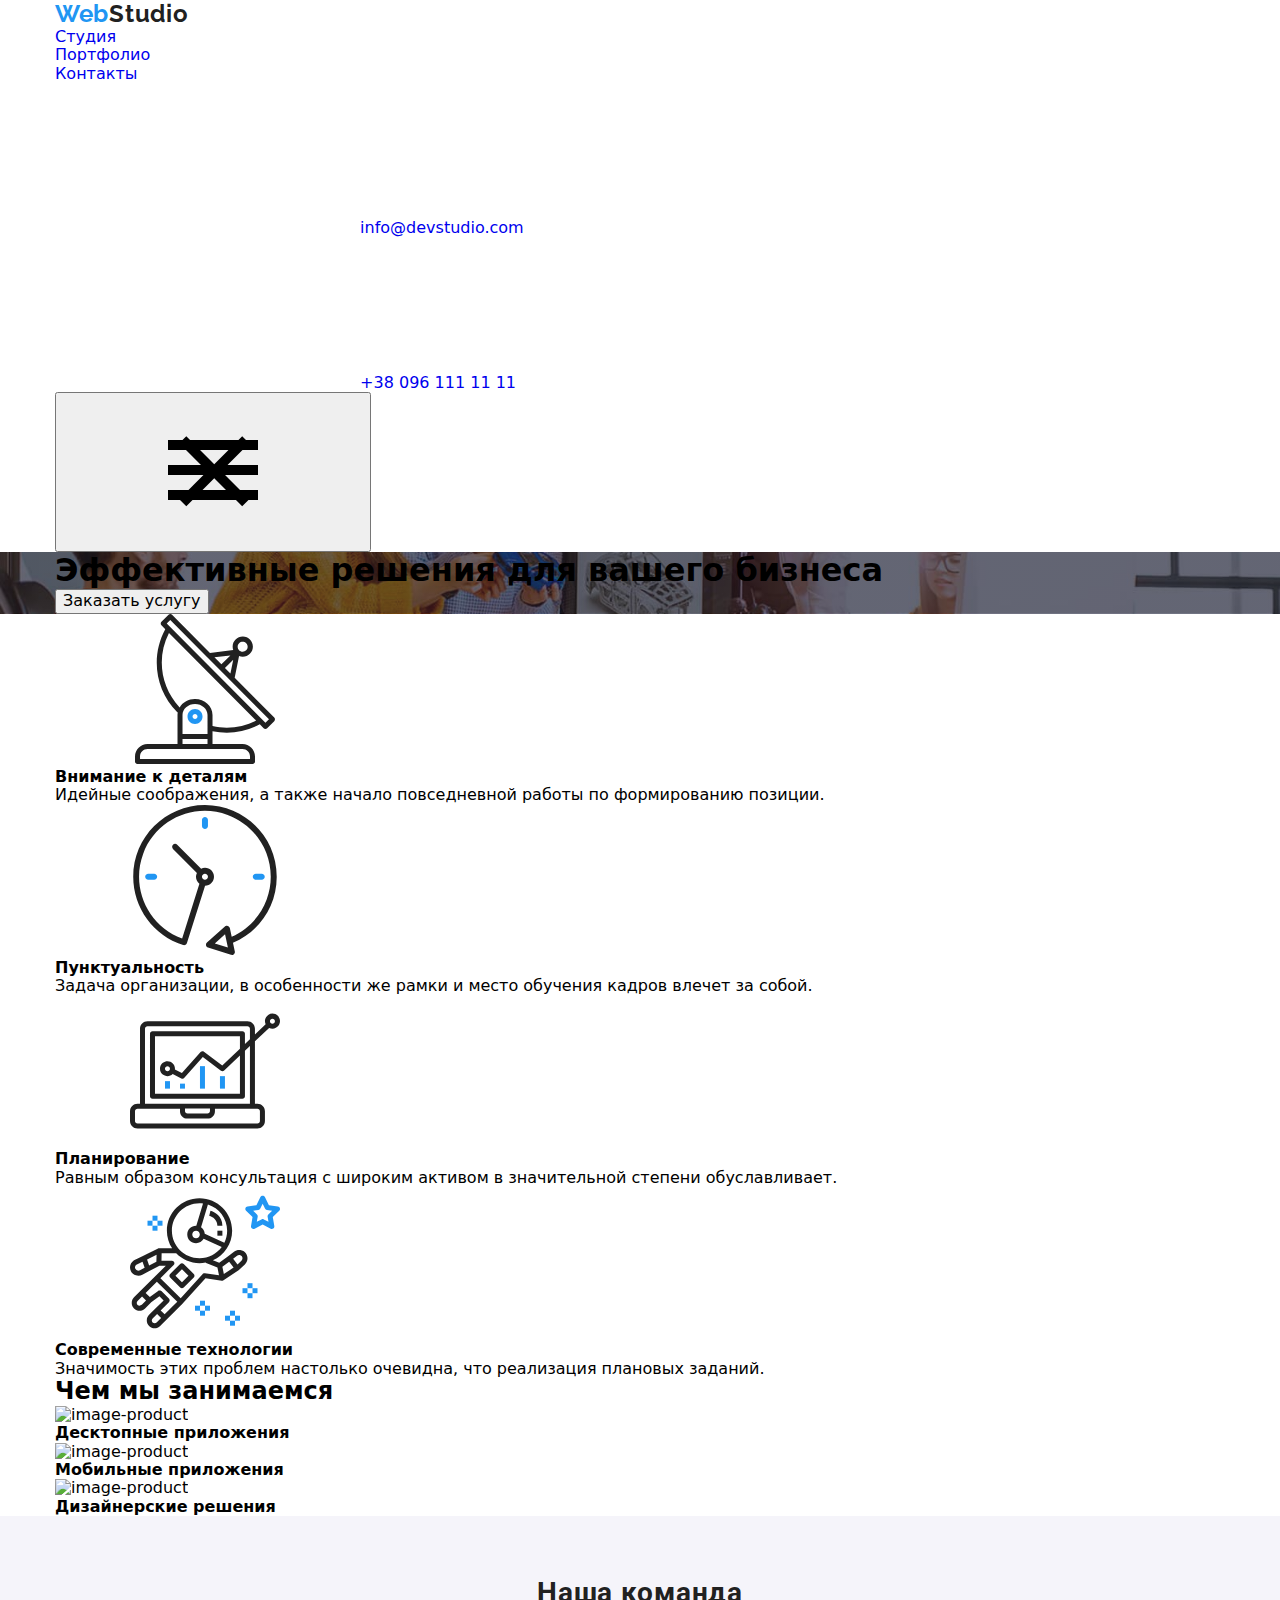
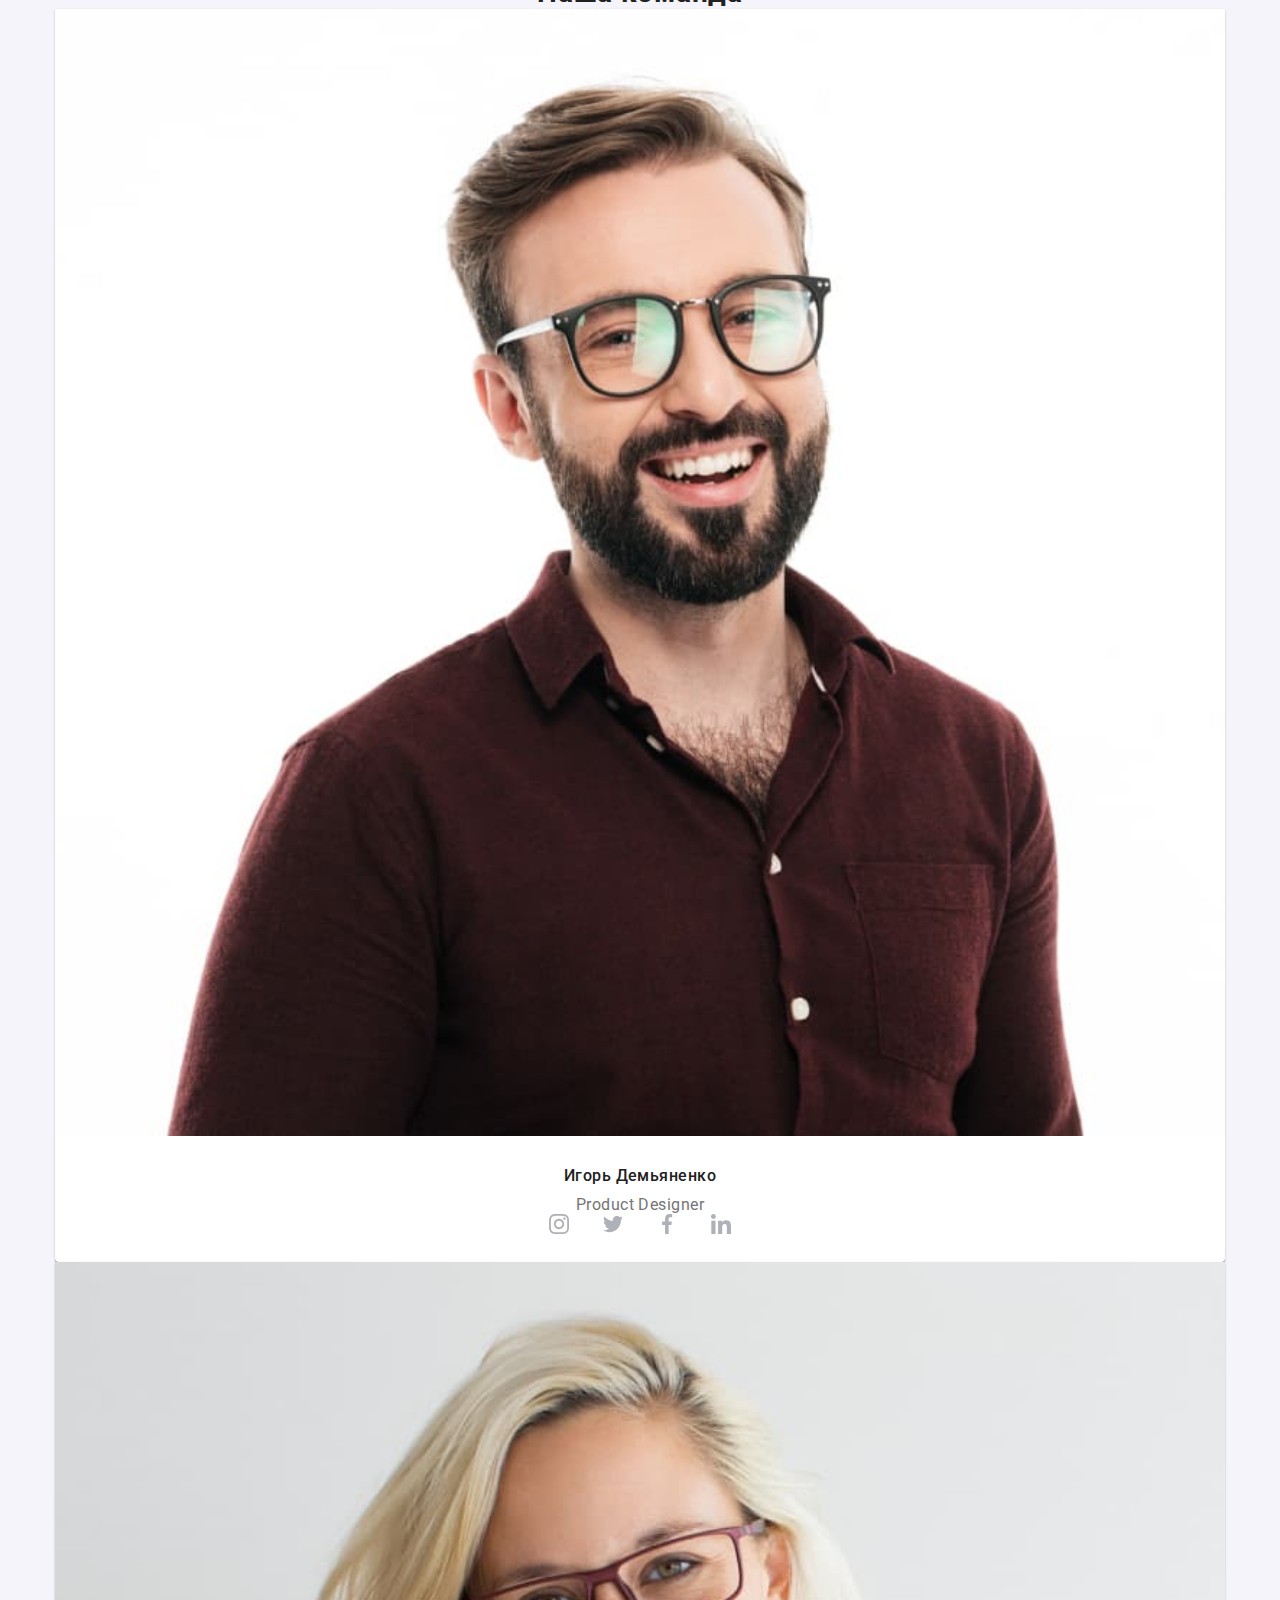
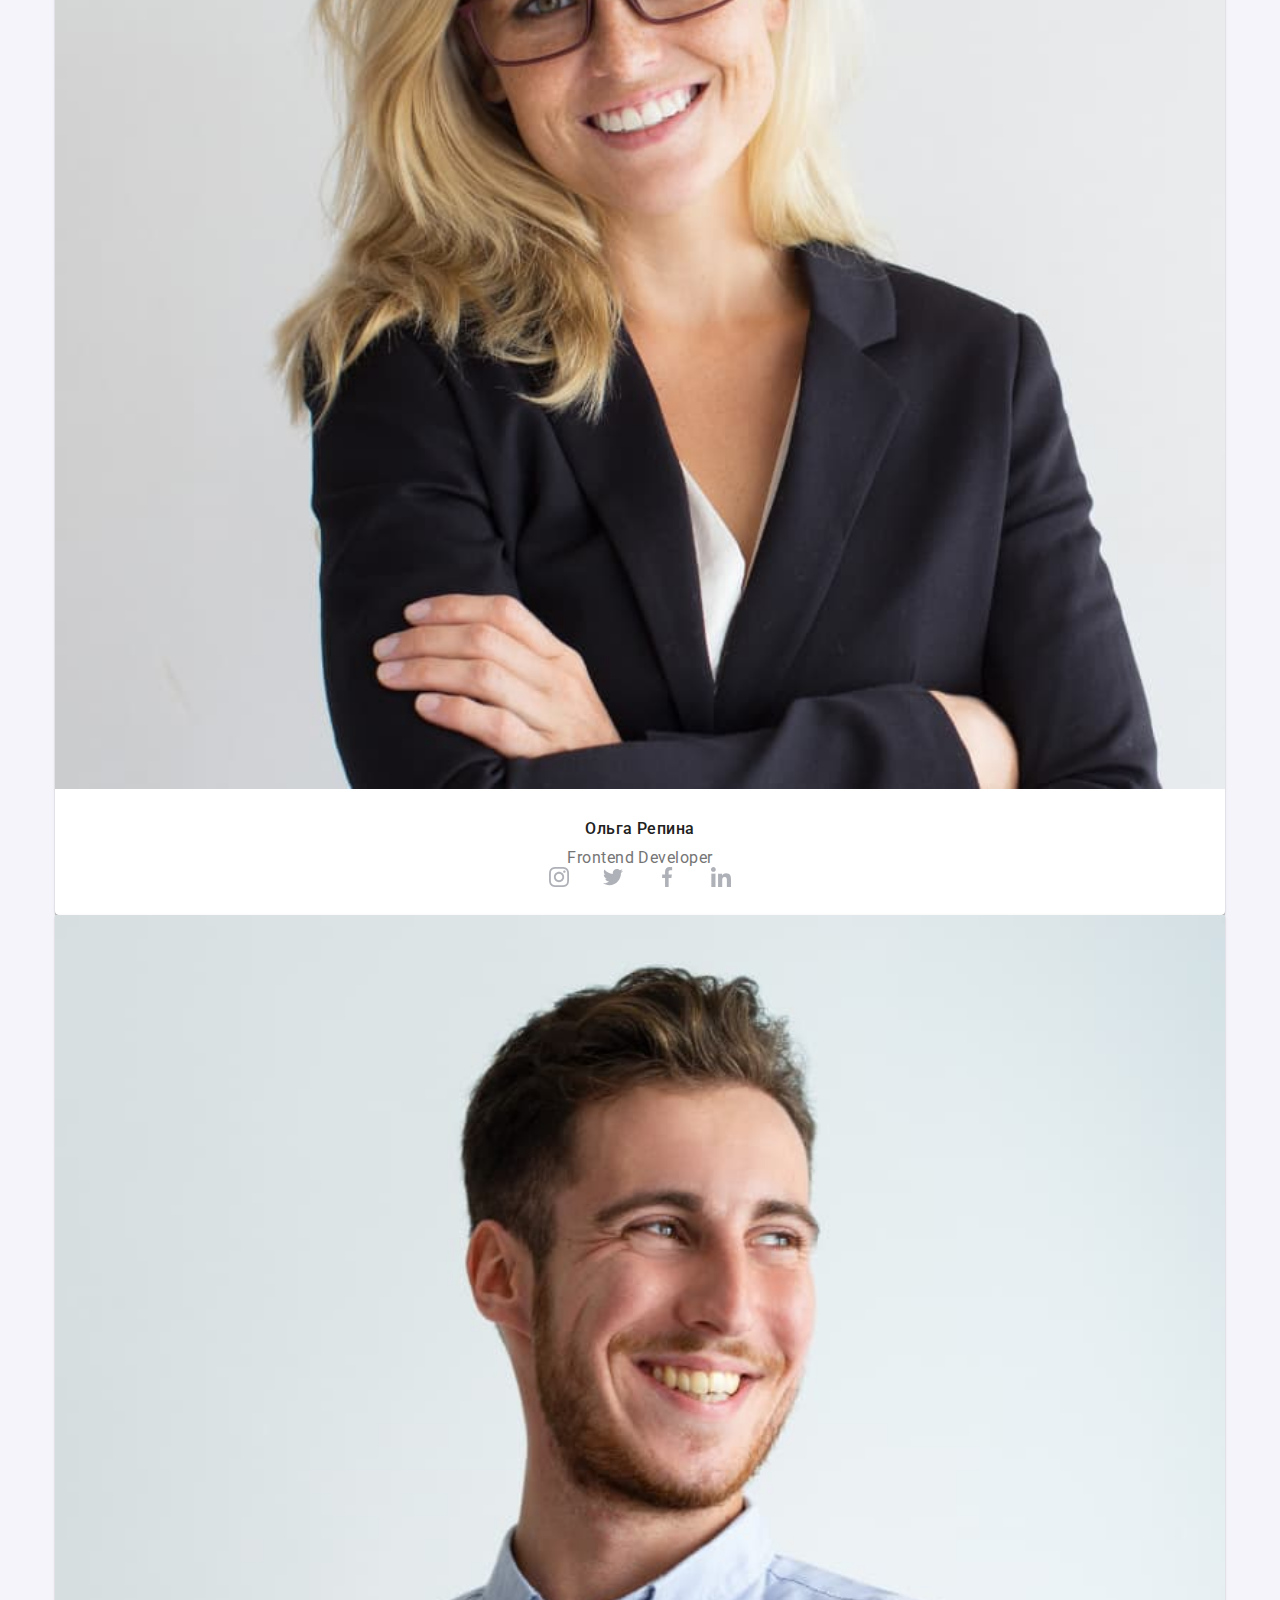
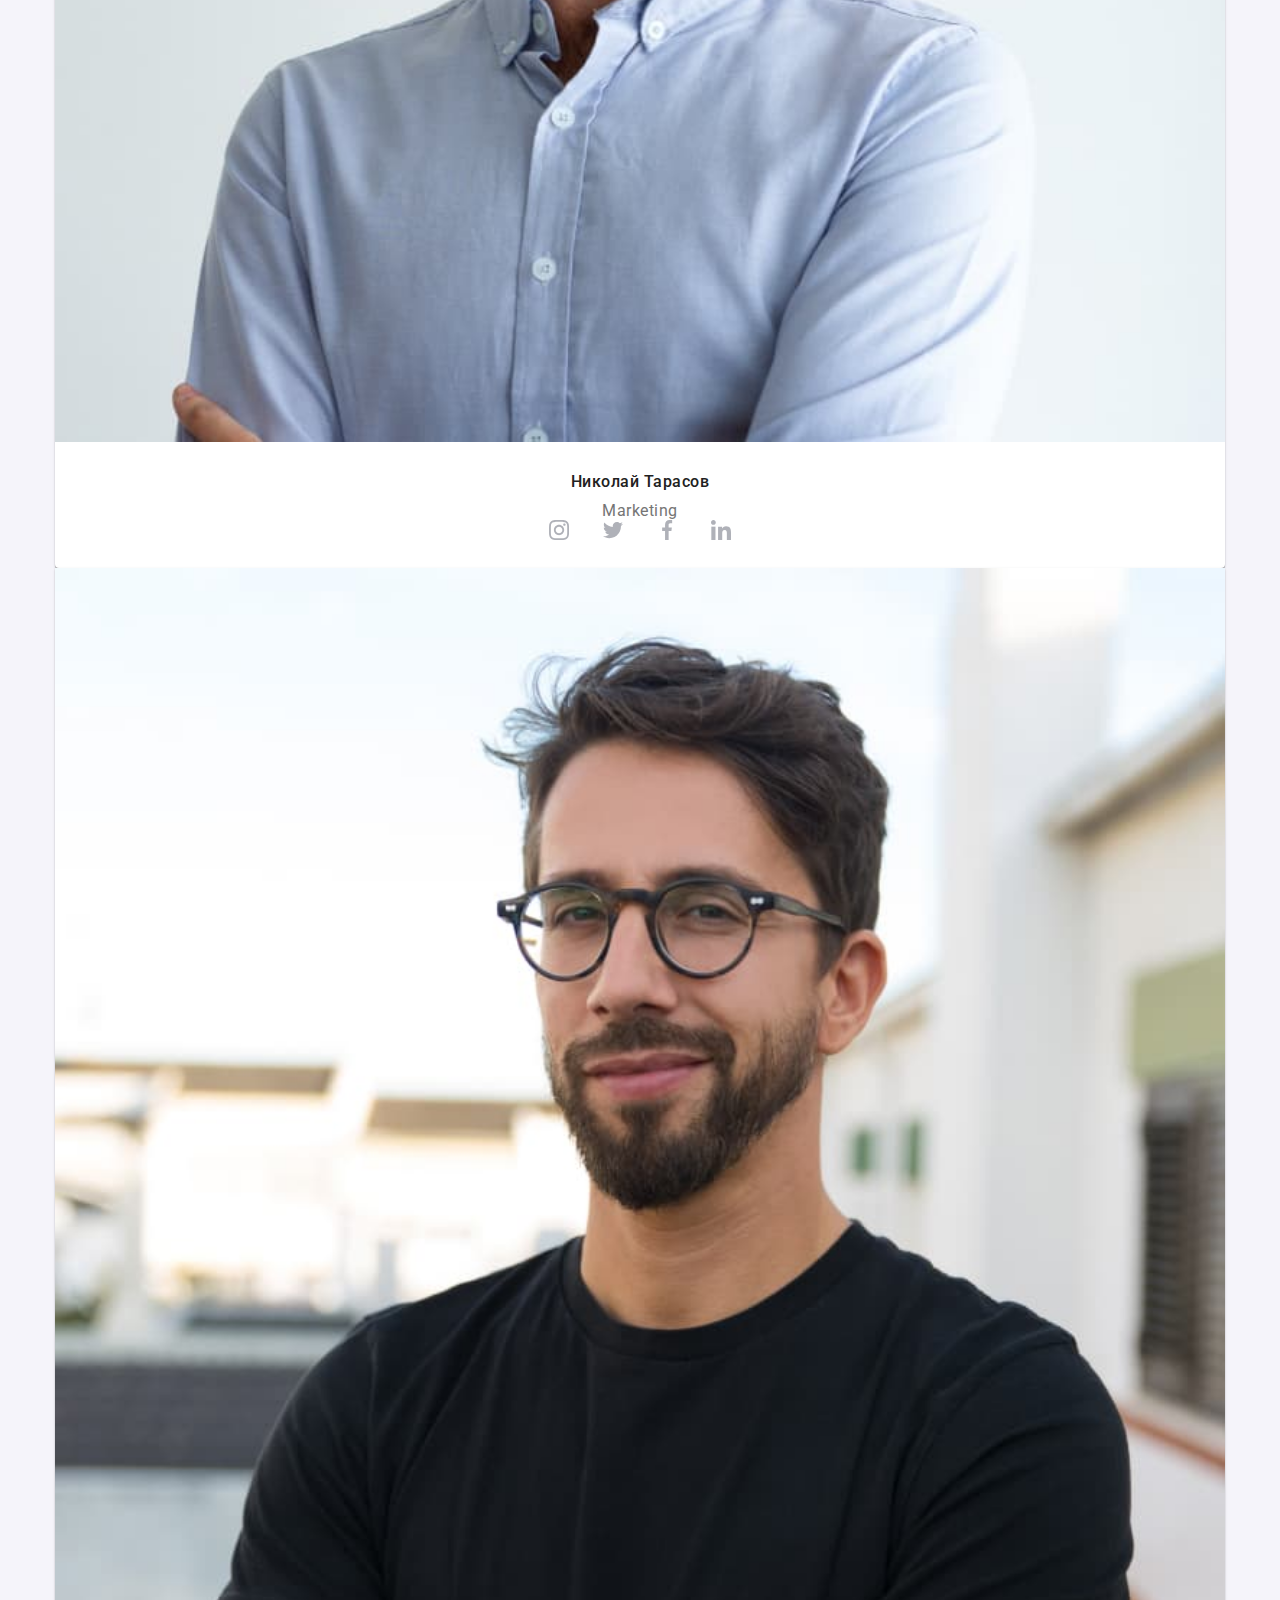
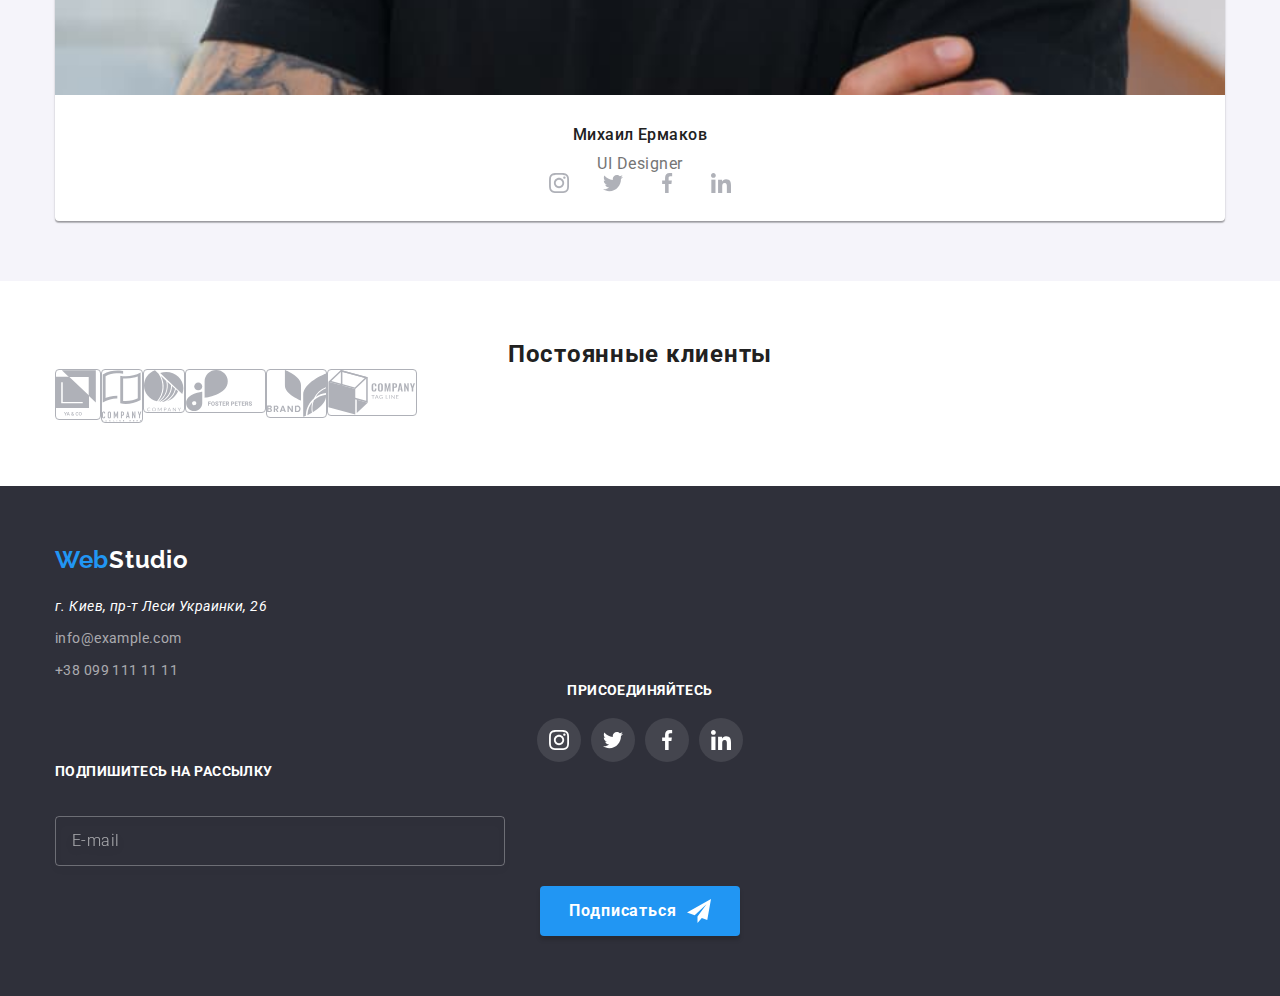
==== index.html @ 97f7de35 "Додав розмітку для header menu, mobile" ====
<!DOCTYPE html>

<html lang="en">

<head>
  <meta charset="UTF-8" />
  <meta name="viewport" content="width=device-width, initial-scale=1.0" />
  <link rel="stylesheet" href="./css/main.min.css" />
  <link
    href="https://fonts.googleapis.com/css2?family=Raleway:wght@700&family=Roboto:wght@400;500;700;900&display=fallback"
    rel="stylesheet" />
  <title>Студия</title>
</head>

<body>

  <header class="header">
    <div class="container">
      <nav class="navigation-header">
        <a href="index.html" class="logo-header"><span class="logo-accent">Web</span>Studio</a>
        <div id="myMenu" class="mobile-menu">
          <ul class="link-list">
            <li><a href="index.html" class="link studio">Студия</a></li>
            <li><a href="portfolio.html" class="link">Портфолио</a></li>
            <li><a href="index.html" class="link">Контакты</a></li>
          </ul>
          <ul class="contact-list">
            <li class="flex">
              <svg class="icon-mail">
                <use href="IMG/sprite.svg#icon-envelope"></use>
              </svg>
              <a href="mailto:info@devstudio.com" class="link">info@devstudio.com</a>
            </li>
            <li class="flex">
              <svg class="icon-phone">
                <use href="IMG/sprite.svg#icon-smartphone"></use>
              </svg>
              <a href="tel:+380961111111" class="link">+38 096 111 11 11</a>
            </li>
          </ul>
        </div>
        <button onclick="myFunctionMenu()" id="myIdMenu" class="drop-menu">
          <svg>
            <use class="icon-open" href="./img/sprite-mobile.svg#icon-drop-menu"></use>
            <use class="icon-close" href="./img/sprite-mobile.svg#icon-close-header"></use>
          </svg>
        </button>
      </nav>
    </div>
  </header>

  <section class="hero">
    <div class="container">
      <h1 class="h1-hero">Эффективные решения для вашего бизнеса</h1>
      <button onclick="myFunction()" class="button-hero">Заказать услугу</button>
    </div>
  </section>

  <section class="features">
    <div class="container">
      <ul class="features-set">
        <li class="features-item">
          <div class="icon-background">
            <svg class="icon">
              <use href="./img/sprite.svg#icon-Vector"></use>
            </svg>
          </div>
          <h4 class="h4-features">Внимание к деталям</h4>
          <p class="p-features">
            Идейные соображения, а также начало повседневной работы по
            формированию позиции.
          </p>
        </li>
        <li class="features-item">
          <div class="icon-background">
            <svg class="icon">
              <use href="./img/sprite.svg#icon-Vector1"></use>
            </svg>
          </div>
          <h4 class="h4-features">Пунктуальность</h4>
          <p class="p-features">
            Задача организации, в особенности же рамки и место обучения кадров
            влечет за собой.
          </p>
        </li>
        <li class="features-item">
          <div class="icon-background">
            <svg class="icon">
              <use href="./img/sprite.svg#icon-Vector2"></use>
            </svg>
          </div>
          <h4 class="h4-features">Планирование</h4>
          <p class="p-features">
            Равным образом консультация с широким активом в значительной
            степени обуславливает.
          </p>
        </li>
        <li class="features-item">
          <div class="icon-background">
            <svg class="icon">
              <use href="./img/sprite.svg#icon-Vector3"></use>
            </svg>
          </div>
          <h4 class="h4-features">Современные технологии</h4>
          <p class="p-features">
            Значимость этих проблем настолько очевидна, что реализация
            плановых заданий.
          </p>
        </li>
      </ul>
    </div>
  </section>

  <section class="product">
    <div class="container">
      <h2 class="h2-product">Чем мы занимаемся</h2>
      <ul class="product-list">
        <li class="product-item">
          <div class="wrapper">
            <img src="./IMG/product/product(1).jpg" alt="image-product" width="370" />
            <h4 class="product-desc">Десктопные приложения</h4>
          </div>

        </li>
        <li class="product-item">
          <div class="wrapper">
            <img src="./IMG/product/product(2).jpg" alt="image-product" width="370" />
            <h4 class="product-desc">Мобильные приложения</h4>
          </div>

        </li>
        <li class="product-item">
          <div class="wrapper">
            <img src="./IMG/product/product(3).jpg" alt="image-product" width="370" />
            <h4 class="product-desc">Дизайнерские решения</h4>
          </div>

        </li>
      </ul>
    </div>
  </section>

  <section class="team">
    <div class="container">
      <h2 class="h2-team">Наша команда</h2>
      <ul class="team-list">
        <li class="team-card">
          <img src="./img/team/team(1).jpg" alt="team-image" />
          <h4 class="card-name">Игорь Демьяненко</h4>
          <p class="card-desc">Product Designer</p>
          <ul class="soclink-list">
            <li class="soclink-item"><a class="soclink-bg" href="https://www.instagram.com/"><svg class="soclink">
                  <use href="./img/sprite.svg#icon-instagram"></use>
                </svg></a></li>
            <li class="soclink-item"><a class="soclink-bg" href="https://www.twitter.com/"><svg class="soclink">
                  <use href="./img/sprite.svg#icon-twitter"></use>
                </svg></a></li>
            <li class="soclink-item"><a class="soclink-bg" href="https://www.facebook.com/"><svg class="soclink">
                  <use href="./img/sprite.svg#icon-facebook"></use>
                </svg></a></li>
            <li class="soclink-item"><a class="soclink-bg" href="https://www.linkedin.com/"><svg class="soclink">
                  <use href="./img/sprite.svg#icon-linkedin"></use>
                </svg></a></li>
          </ul>
        </li>
        <li class="team-card">
          <img src="./img/team/team(2).jpg" alt="team-image" />
          <h4 class="card-name">Ольга Репина</h4>
          <p class="card-desc">Frontend Developer</p>
          <ul class="soclink-list">
            <li class="soclink-item">
              <a class="soclink-bg" href="https://www.instagram.com/"><svg class="soclink">
                  <use href="./img/sprite.svg#icon-instagram"></use>
                </svg>
              </a>
            </li>
            <li class="soclink-item"><a class="soclink-bg" href="https://www.twitter.com/"><svg class="soclink">
                  <use href="./img/sprite.svg#icon-twitter"></use>
                </svg></a></li>
            <li class="soclink-item"><a class="soclink-bg" href="https://www.facebook.com/"><svg class="soclink">
                  <use href="./img/sprite.svg#icon-facebook"></use>
                </svg></a></li>
            <li class="soclink-item"><a class="soclink-bg" href="https://www.linkedin.com/"><svg class="soclink">
                  <use href="./img/sprite.svg#icon-linkedin"></use>
                </svg></a></li>
          </ul>
        </li>
        <li class="team-card">
          <img src="./img/team/team(3).jpg" alt="team-image" />
          <h4 class="card-name">Николай Тарасов</h4>
          <p class="card-desc">Marketing</p>
          <ul class="soclink-list">
            <li class="soclink-item">
              <a class="soclink-bg" href="https://www.instagram.com/"><svg class="soclink">
                  <use href="./img/sprite.svg#icon-instagram"></use>
                </svg>
              </a>
            </li>
            <li class="soclink-item"><a class="soclink-bg" href="https://www.twitter.com/"><svg class="soclink">
                  <use href="./img/sprite.svg#icon-twitter"></use>
                </svg></a></li>
            <li class="soclink-item"><a class="soclink-bg" href="https://www.facebook.com/"><svg class="soclink">
                  <use href="./img/sprite.svg#icon-facebook"></use>
                </svg></a></li>
            <li class="soclink-item"><a class="soclink-bg" href="https://www.linkedin.com/"><svg class="soclink">
                  <use href="./img/sprite.svg#icon-linkedin"></use>
                </svg></a></li>
          </ul>
        </li>
        <li class="team-card">
          <img src="./img/team/team(4).jpg" alt="team-image" />
          <h4 class="card-name">Михаил Ермаков</h4>
          <p class="card-desc">UI Designer</p>
          <ul class="soclink-list">
            <li class="soclink-item">
              <a class="soclink-bg" href="https://www.instagram.com/"><svg class="soclink">
                  <use href="./img/sprite.svg#icon-instagram"></use>
                </svg>
              </a>
            </li>
            <li class="soclink-item"><a class="soclink-bg" href="https://www.twitter.com/"><svg class="soclink">
                  <use href="./img/sprite.svg#icon-twitter"></use>
                </svg></a></li>
            <li class="soclink-item"><a class="soclink-bg" href="https://www.facebook.com/"><svg class="soclink">
                  <use href="./img/sprite.svg#icon-facebook"></use>
                </svg></a></li>
            <li class="soclink-item"><a class="soclink-bg" href="https://www.linkedin.com/"><svg class="soclink">
                  <use href="./img/sprite.svg#icon-linkedin"></use>
                </svg></a></li>
          </ul>
        </li>
      </ul>
    </div>
  </section>

  <section class="clients">
    <div class="container">
      <h2 class="h2-clients">Постоянные клиенты</h2>
      <ul class="clients-list">
        <li class="clients-item">
          <a href="#" class="client-link">
            <svg class="client-icon-1 client-icon-fill">
              <use href="./img/sprite.svg#icon-logo1"></use>
            </svg>
          </a>
        </li>
        <li class="clients-item">
          <a href="#" class="client-link">
            <svg class="client-icon-2 client-icon-fill">
              <use href="./img/sprite.svg#icon-logo2"></use>
            </svg>
          </a>
        </li>
        <li class="clients-item"><a href="#" class="client-link">
            <svg class="client-icon-3 client-icon-fill">
              <use href="./img/sprite.svg#icon-logo3"></use>
            </svg>
          </a></li>
        <li class="clients-item"><a href="#" class="client-link">
            <svg class="client-icon-4 client-icon-fill">
              <use href="./img/sprite.svg#icon-logo4"></use>
            </svg>
          </a></li>
        <li class="clients-item"><a href="#" class="client-link">
            <svg class="client-icon-5 client-icon-fill">
              <use href="./img/sprite.svg#icon-logo5"></use>
            </svg>
          </a></li>
        <li class="clients-item"><a href="#" class="client-link">
            <svg class="client-icon-6 client-icon-fill">
              <use href="./img/sprite.svg#icon-logo6"></use>
            </svg>
          </a></li>
      </ul>
    </div>
  </section>

  <footer class="footer">
    <div class="container">
      <div class="flex">
        <div class="info">
          <div class="logo text-center">
            <a href="index.html" class="logo-footer"><span class="logo-accent">Web</span>Studio</a>
          </div>
          <ul class="address-container">
            <li class="address-item">
              <address class="address">
                г. Киев, пр-т Леси Украинки, 26
              </address>
            </li>
            <li class="address-item">
              <a href="mailto:info@devstudio.com" class="footer-contact-link">info@example.com</a>
            </li>
            <li class="address-item">
              <a href="tel:+380961111111" class="footer-contact-link">+38 099 111 11 11</a>
            </li>
          </ul>
        </div>
        <div class="soclink-info">
          <h4 class="welcome-footer">присоединяйтесь</h4>
          <ul class="footer-soclink-list">
            <li class="soclink-item">
              <a class="footer-soclink-bg" href="https://www.instagram.com/"><svg class="footer-soclink">
                  <use href="./img/sprite.svg#icon-instagram"></use>
                </svg>
              </a>
            </li>
            <li class="soclink-item"><a class="footer-soclink-bg" href="https://www.twitter.com/"><svg
                  class="footer-soclink">
                  <use href="./img/sprite.svg#icon-twitter"></use>
                </svg></a></li>
            <li class="soclink-item"><a class="footer-soclink-bg" href="https://www.facebook.com/"><svg
                  class="footer-soclink">
                  <use href="./img/sprite.svg#icon-facebook"></use>
                </svg></a></li>
            <li class="soclink-item"><a class="footer-soclink-bg" href="https://www.linkedin.com/"><svg
                  class="footer-soclink">
                  <use href="./img/sprite.svg#icon-linkedin"></use>
                </svg></a></li>
          </ul>
        </div>
        <div class="subscribe">

          <label for="subscribe" class="subscribe-label">Подпишитесь на рассылку</label>

          <div class="flex">
            <input type="email" name="subscribe" id="subscribe" placeholder="E-mail" class="subscribe-input">
            <button onclick="myFunction()" class="subscribe-button">
              <span class="subscribe-text">Подписаться</span>
              <svg class="icon-send">
                <use href="./img/sprite-form.svg#icon-send"></use>
              </svg>
            </button>
          </div>
        </div>
      </div>
    </div>
  </footer>

  <!-- Backdrop Modal -->
  <div class="backdrop is-hidden" id="myId">

    <div class="modal">

      <button onclick="myFunction()" class="close-btn">
        <svg class="icon-close">
          <use href="./img/sprite-form.svg#icon-close"></use>
        </svg>
      </button>

      <div class="form-container">
        <h2 class="form-title">Оставьте свои данные, мы вам перезвоним</h2>

        <form class="form-flex">

          <div class="icon-field form-flex">

            <label for="name" class="form-label">Имя</label>
            <input type="text" name="name" id="name" class="form-input">
            <svg class="icon-form">
              <use href="./img/sprite-form.svg#icon-form-name"></use>
            </svg>
          </div>

          <div class="icon-field form-flex">

            <label for="tel" class="form-label">Телефон</label>
            <input type="tel" name="tel" id="tel" class="form-input">
            <svg class="icon-form">
              <use href="./img/sprite-form.svg#icon-form-phone"></use>
            </svg>
          </div>

          <div class="icon-field form-flex">

            <label for="email" class="form-label">Почта</label>
            <input type="email" name="email" id="email" class="form-input">
            <svg class="icon-form">
              <use href="./img/sprite-form.svg#icon-form-email"></use>
            </svg>
          </div>

          <label for="comments" class="form-label">Комментарий</label>
          <textarea name="comments" id="comments" class="form-textarea" placeholder="Введите текст"></textarea>

          <label class="field">
            <input type="checkbox" class="checkbox" name="policy">
            <span class="icon"></span>

            <span class="label">Соглашаюсь с рассылкой и принимаю <a class="a-checkbox" href="">Условия
                договора</a></span>
          </label>

          <button type="submit" class="btn-submit">Отправить</button>
        </form>
      </div>

    </div>

  </div>

  <!-- Script -->
  <script src="./js/modal.js"></script>

</body>

</html>
---- css/main.min.css ----
/*! modern-normalize v0.7.0 | MIT License | https://github.com/sindresorhus/modern-normalize */*,*::before,*::after{-webkit-box-sizing:border-box;box-sizing:border-box}:root{-moz-tab-size:4;-o-tab-size:4;tab-size:4}html{line-height:1.15;-webkit-text-size-adjust:100%}body{margin:0}body{font-family:system-ui,-apple-system,"Segoe UI",Roboto,Helvetica,Arial,sans-serif,"Apple Color Emoji","Segoe UI Emoji"}hr{height:0}abbr[title]{-webkit-text-decoration:underline dotted;text-decoration:underline dotted}b,strong{font-weight:bolder}code,kbd,samp,pre{font-family:ui-monospace, SFMono-Regular, Consolas, "Liberation Mono", Menlo, monospace;font-size:1em}small{font-size:80%}sub,sup{font-size:75%;line-height:0;position:relative;vertical-align:baseline}sub{bottom:-0.25em}sup{top:-0.5em}button,input,optgroup,select,textarea{font-family:inherit;font-size:100%;line-height:1.15;margin:0}button,select{text-transform:none}button,[type="button"],[type="reset"],[type="submit"]{-webkit-appearance:button}button::-moz-focus-inner,[type="button"]::-moz-focus-inner,[type="reset"]::-moz-focus-inner,[type="submit"]::-moz-focus-inner{border-style:none;padding:0}button:-moz-focusring,[type="button"]:-moz-focusring,[type="reset"]:-moz-focusring,[type="submit"]:-moz-focusring{outline:1px dotted ButtonText}legend{padding:0}progress{vertical-align:baseline}[type="number"]::-webkit-inner-spin-button,[type="number"]::-webkit-outer-spin-button{height:auto}[type="search"]{-webkit-appearance:textfield;outline-offset:-2px}[type="search"]::-webkit-search-decoration{-webkit-appearance:none}::-webkit-file-upload-button{-webkit-appearance:button;font:inherit}summary{display:list-item}body{margin:0;padding:0}ul,li{list-style:none;margin:0;padding:0}a,a:visited{text-decoration:none}h1,h2,h4,p{margin:0;padding:0}.backdrop{-webkit-transition:500ms;transition:500ms;-webkit-transition-timing-function:cubic-bezier(0.4, 0, 0.2, 1);transition-timing-function:cubic-bezier(0.4, 0, 0.2, 1)}.container{padding:0 15px;margin-left:auto;margin-right:auto}@media screen and (min-width: 480px){.container{width:480px}}@media screen and (min-width: 768px){.container{width:768px}}@media screen and (min-width: 1200px){.container{width:1200px}}@media screen and (max-width: 767px){.navigation-header{height:60px;display:-webkit-box;display:-ms-flexbox;display:flex;-webkit-box-align:center;-ms-flex-align:center;align-items:center;-webkit-box-pack:justify;-ms-flex-pack:justify;justify-content:space-between}.drop-menu{padding:0;width:40px;height:40px;background-color:Transparent;border:none}.drop-menu svg{width:40px;height:40px;fill:#000}.drop-menu:active{margin:0;padding:0}.drop-menu:active svg .icon-open{fill:#2196F3}.drop-menu:active svg .icon-close{fill:#2196F3}.icon-open{display:block}.icon-close{display:none}.is-open .icon-open{display:none}.is-open .icon-close{display:block}.header{position:relative}.mobile-menu{display:block;position:absolute;top:60px;left:0;right:0;padding:60px 0;background:#fff;border-top:1px solid #ECECEC}.link-list li:not(:last-child){margin-bottom:40px}.mobile-menu li{text-align:center}.mobile-menu .link{font-family:Roboto;font-size:18px;font-weight:500;line-height:21px;letter-spacing:0.02em;color:#212121}.mobile-menu .link:hover{color:#2196F3}.link-list .studio{color:#2196F3}.link-list .studio:after{content:'';display:block;background:#2196F3;border-radius:2px;margin-left:auto;margin-right:auto;width:61px;height:4px;margin-top:8px}.contact-list{margin-top:60px}.contact-list li:not(:first-child){margin-top:16px}.contact-list .flex{display:-webkit-box;display:-ms-flexbox;display:flex;-webkit-box-align:center;-ms-flex-align:center;align-items:center;-webkit-box-pack:center;-ms-flex-pack:center;justify-content:center}.contact-list .icon-mail{width:16px;height:12px;fill:#757575;margin-right:10px}.contact-list .icon-phone{width:10px;height:15px;fill:#757575;margin-right:10px}.contact-list .link{font-family:Roboto;font-style:normal;font-weight:500;font-size:18px;line-height:21px;letter-spacing:0.02em;color:#757575}}.logo-header{font-family:Raleway;font-style:normal;font-weight:700;font-size:24px;line-height:28px;letter-spacing:0.03em;color:#212121}.logo-header .logo-accent{color:#2196F3}.logo-header:visited{color:#212121}.logo-header:visited .logo-accent{color:#2196F3}.logo-footer{font-family:Raleway;font-style:normal;font-weight:700;font-size:24px;line-height:28px;letter-spacing:0.03em;color:#FFFFFF}.logo-footer .logo-accent{color:#2196F3}.logo-footer:visited{color:#ffffff}.logo-footer:visited .logo-accent{color:#2196F3}@media screen and (max-width: 767px){.text-center{text-align:center}}.footer{padding:60px 0;background:#2F303A}.address-container{margin-top:20px}.address-item:not(:first-child){margin-top:8px}.address{font-family:Roboto;font-size:14px;line-height:24px;letter-spacing:0.03em;color:#FFFFFF}.footer-contact-link{font-family:Roboto;font-size:14px;line-height:24px;letter-spacing:0.03em;color:rgba(255,255,255,0.6)}.welcome-footer{font-family:Roboto;font-weight:700;font-size:14px;line-height:16px;text-align:center;letter-spacing:0.03em;text-transform:uppercase;color:#FFFFFF}.soclink-item:not(:last-child){margin-right:10px}.footer-soclink-list{display:-webkit-box;display:-ms-flexbox;display:flex;-webkit-box-pack:center;-ms-flex-pack:center;justify-content:center;margin-top:20px}.footer-soclink-bg{display:-webkit-box;display:-ms-flexbox;display:flex;-webkit-box-align:center;-ms-flex-align:center;align-items:center;-webkit-box-pack:center;-ms-flex-pack:center;justify-content:center;width:44px;height:44px;background:rgba(255,255,255,0.1);border-radius:50%}.footer-soclink{width:20px;height:20px;fill:#ffffff}.subscribe-label{font-family:Roboto;font-weight:700;font-size:14px;line-height:16px;letter-spacing:0.03em;text-transform:uppercase;color:#FFFFFF}.subscribe-input{margin-top:35px;padding-left:16px;font-weight:300;font-family:Roboto;line-height:20px;color:rgba(255,255,255,0.6);background-color:transparent;border:1px solid rgba(255,255,255,0.3);-webkit-box-sizing:border-box;box-sizing:border-box;-webkit-filter:drop-shadow(0px 4px 4px rgba(0,0,0,0.15));filter:drop-shadow(0px 4px 4px rgba(0,0,0,0.15));border-radius:4px}.subscribe-input::-webkit-input-placeholder{font-family:Roboto;line-height:20px;display:-webkit-box;display:flex;-webkit-box-align:center;align-items:center;letter-spacing:0.03em;color:rgba(255,255,255,0.6)}.subscribe-input:-ms-input-placeholder{font-family:Roboto;line-height:20px;display:-ms-flexbox;display:flex;-ms-flex-align:center;align-items:center;letter-spacing:0.03em;color:rgba(255,255,255,0.6)}.subscribe-input::-ms-input-placeholder{font-family:Roboto;line-height:20px;display:-ms-flexbox;display:flex;-ms-flex-align:center;align-items:center;letter-spacing:0.03em;color:rgba(255,255,255,0.6)}.subscribe-input::placeholder{font-family:Roboto;line-height:20px;display:-webkit-box;display:-ms-flexbox;display:flex;-webkit-box-align:center;-ms-flex-align:center;align-items:center;letter-spacing:0.03em;color:rgba(255,255,255,0.6)}.subscribe-button{margin-left:auto;margin-right:auto;margin-top:20px;display:inline-block;width:200px;height:50px;background:#2196F3;-webkit-box-shadow:0px 4px 4px rgba(0,0,0,0.15);box-shadow:0px 4px 4px rgba(0,0,0,0.15);border-radius:4px;border-style:none;font-family:Roboto;font-weight:700;font-size:16px;line-height:30px;display:-webkit-box;display:-ms-flexbox;display:flex;-webkit-box-align:center;-ms-flex-align:center;align-items:center;-webkit-box-pack:center;-ms-flex-pack:center;justify-content:center;letter-spacing:0.06em;color:#FFFFFF}.icon-send{margin-left:10px;width:24px;height:24px}@media screen and (max-width: 767px){.address-item{text-align:center}.soclink-info,.subscribe{margin-top:60px}.subscribe-input{width:100%;height:50px}}@media screen and (min-width: 480px){.subscribe-input{width:450px;height:50px}}@media screen and (max-width: 1199px){.subscribe-input{margin-top:35px}.subscribe-label{display:-webkit-box;display:-ms-flexbox;display:flex;-webkit-box-pack:center;-ms-flex-pack:center;justify-content:center}}.hero{background-image:-webkit-gradient(linear, left top, left bottom, from(rgba(47,48,58,0.4)), to(rgba(47,48,58,0.4))),url("../img/hero/hero-image.jpg");background-image:linear-gradient(rgba(47,48,58,0.4), rgba(47,48,58,0.4)),url("../img/hero/hero-image.jpg");background-repeat:no-repeat;background-size:cover;background-position:center}@media screen and (max-width: 767px){.hero{padding:118px 0}.h1-hero{margin:auto;width:360px;font-family:Roboto;font-weight:900;font-size:26px;line-height:42px;text-align:center;letter-spacing:0.06em;text-transform:uppercase;color:#FFFFFF}.button-hero{display:block;margin-top:30px;width:200px;height:50px;margin-left:auto;margin-right:auto;font-family:Roboto;font-style:normal;font-weight:bold;font-size:16px;line-height:30px;letter-spacing:0.06em;text-align:center;color:#FFFFFF;background:#2196F3;-webkit-box-shadow:0px 4px 4px rgba(0,0,0,0.15);box-shadow:0px 4px 4px rgba(0,0,0,0.15);border-radius:4px}}@media screen and (max-width: 767px){.features{padding:60px 0}.features-item:not(:last-child){margin-bottom:30px}.icon-background{background:#F5F4FA;border-radius:4px;padding:25px 0}.icon-background .icon{display:block;width:70px;height:70px;margin:auto}.h4-features{margin-top:30px;text-align:center;font-family:Roboto;font-weight:700;font-size:14px;line-height:16px;letter-spacing:0.03em;text-transform:uppercase;color:#212121}.p-features{margin-top:10px;font-family:Roboto;font-weight:400;font-size:14px;line-height:24px;letter-spacing:0.03em;color:#757575}}@media screen and (max-width: 767px){.product{display:none}}.team{padding:60px 0;background-color:#F5F4FA}.h2-team{font-family:Roboto;font-weight:700;font-size:28px;line-height:33px;text-align:center;letter-spacing:0.03em;color:#212121}.team-card{background:#FFFFFF;-webkit-box-shadow:0px 1px 3px rgba(0,0,0,0.12),0px 1px 1px rgba(0,0,0,0.14),0px 2px 1px rgba(0,0,0,0.2);box-shadow:0px 1px 3px rgba(0,0,0,0.12),0px 1px 1px rgba(0,0,0,0.14),0px 2px 1px rgba(0,0,0,0.2);border-radius:0px 0px 4px 4px}.card-name{font-family:Roboto;font-weight:500;font-size:16px;line-height:19px;text-align:center;letter-spacing:0.03em;color:#212121;margin-top:30px}.card-desc{font-family:Roboto;font-size:16px;line-height:19px;text-align:center;letter-spacing:0.03em;color:#757575;margin-top:10px}.soclink-list{display:-webkit-box;display:-ms-flexbox;display:flex;-webkit-box-pack:center;-ms-flex-pack:center;justify-content:center}.soclink-bg{width:44px;height:44px;padding:12px}.soclink{width:20px;height:20px;fill:#AFB1B8}@media screen and (max-width: 1199px){.h2-team{margin-bottom:30px}}@media screen and (max-width: 767px){.team-card:not(:last-child){margin-bottom:30px}.soclink-list{margin-top:16px}}.team-card{margin-left:auto;margin-right:auto;padding-bottom:24px;width:100%}.team-card img{display:block;width:100%}@media screen and (min-width: 480px){.team-card{margin-left:auto;margin-right:auto;padding-bottom:24px;width:450px img;width-display:block;width-width:100%;width-height:460px}}.clients{padding:60px 0}.h2-clients{font-family:Roboto;font-weight:700;text-align:center;letter-spacing:0.03em;color:#212121}.clients-list{display:-webkit-box;display:-ms-flexbox;display:flex;-ms-flex-wrap:wrap;flex-wrap:wrap}.client-link{display:-webkit-inline-box;display:-ms-inline-flexbox;display:inline-flex;-webkit-box-align:center;-ms-flex-align:center;align-items:center;-webkit-box-pack:center;-ms-flex-pack:center;justify-content:center;border:1px solid #AFB1B8;border-radius:4px;-webkit-transition:500ms;transition:500ms;-webkit-transition-timing-function:cubic-bezier(0.4, 0, 0.2, 1);transition-timing-function:cubic-bezier(0.4, 0, 0.2, 1)}.client-icon-fill{fill:#AFB1B8;-webkit-transition:500ms;transition:500ms;-webkit-transition-timing-function:cubic-bezier(0.4, 0, 0.2, 1);transition-timing-function:cubic-bezier(0.4, 0, 0.2, 1)}.clients-item:hover .client-link{border-color:#2196F3;-webkit-transition:500ms;transition:500ms;-webkit-transition-timing-function:cubic-bezier(0.4, 0, 0.2, 1);transition-timing-function:cubic-bezier(0.4, 0, 0.2, 1)}.clients-item:hover .client-icon-fill{-webkit-transition:500ms;transition:500ms;-webkit-transition-timing-function:cubic-bezier(0.4, 0, 0.2, 1);transition-timing-function:cubic-bezier(0.4, 0, 0.2, 1);fill:#2196f3}.client-icon-1{width:44px;height:49px;fill:#afb1b8}.client-icon-2{width:40px;height:52px;fill:#afb1b8}.client-icon-3{width:40px;height:42px;fill:#afb1b8}.client-icon-4{width:79px;height:42px;fill:#afb1b8}.client-icon-5{width:59px;height:47px;fill:#afb1b8}.client-icon-6{width:88px;height:45px;fill:#afb1b8}@media screen and (max-width: 1199px){.h2-clients{margin-bottom:30px;font-size:28px;line-height:33px}}@media screen and (max-width: 767px){.clients-item{margin-bottom:30px;width:calc((100% - 15px*2) / 2)}.client-link{height:90px;width:100%}.clients-item:nth-child(2n+1){margin-right:15px}.clients-item:nth-child(2n){margin-left:15px}.clients-item:nth-child(5){margin-bottom:0}.clients-item:nth-child(6){margin-bottom:0}}.is-hidden{visibility:hidden;opacity:0;pointer-events:none}.backdrop{position:fixed;top:0;left:0;bottom:0;right:0;background:rgba(0,0,0,0.2);z-index:1}
/*# sourceMappingURL=main.min.css.map */
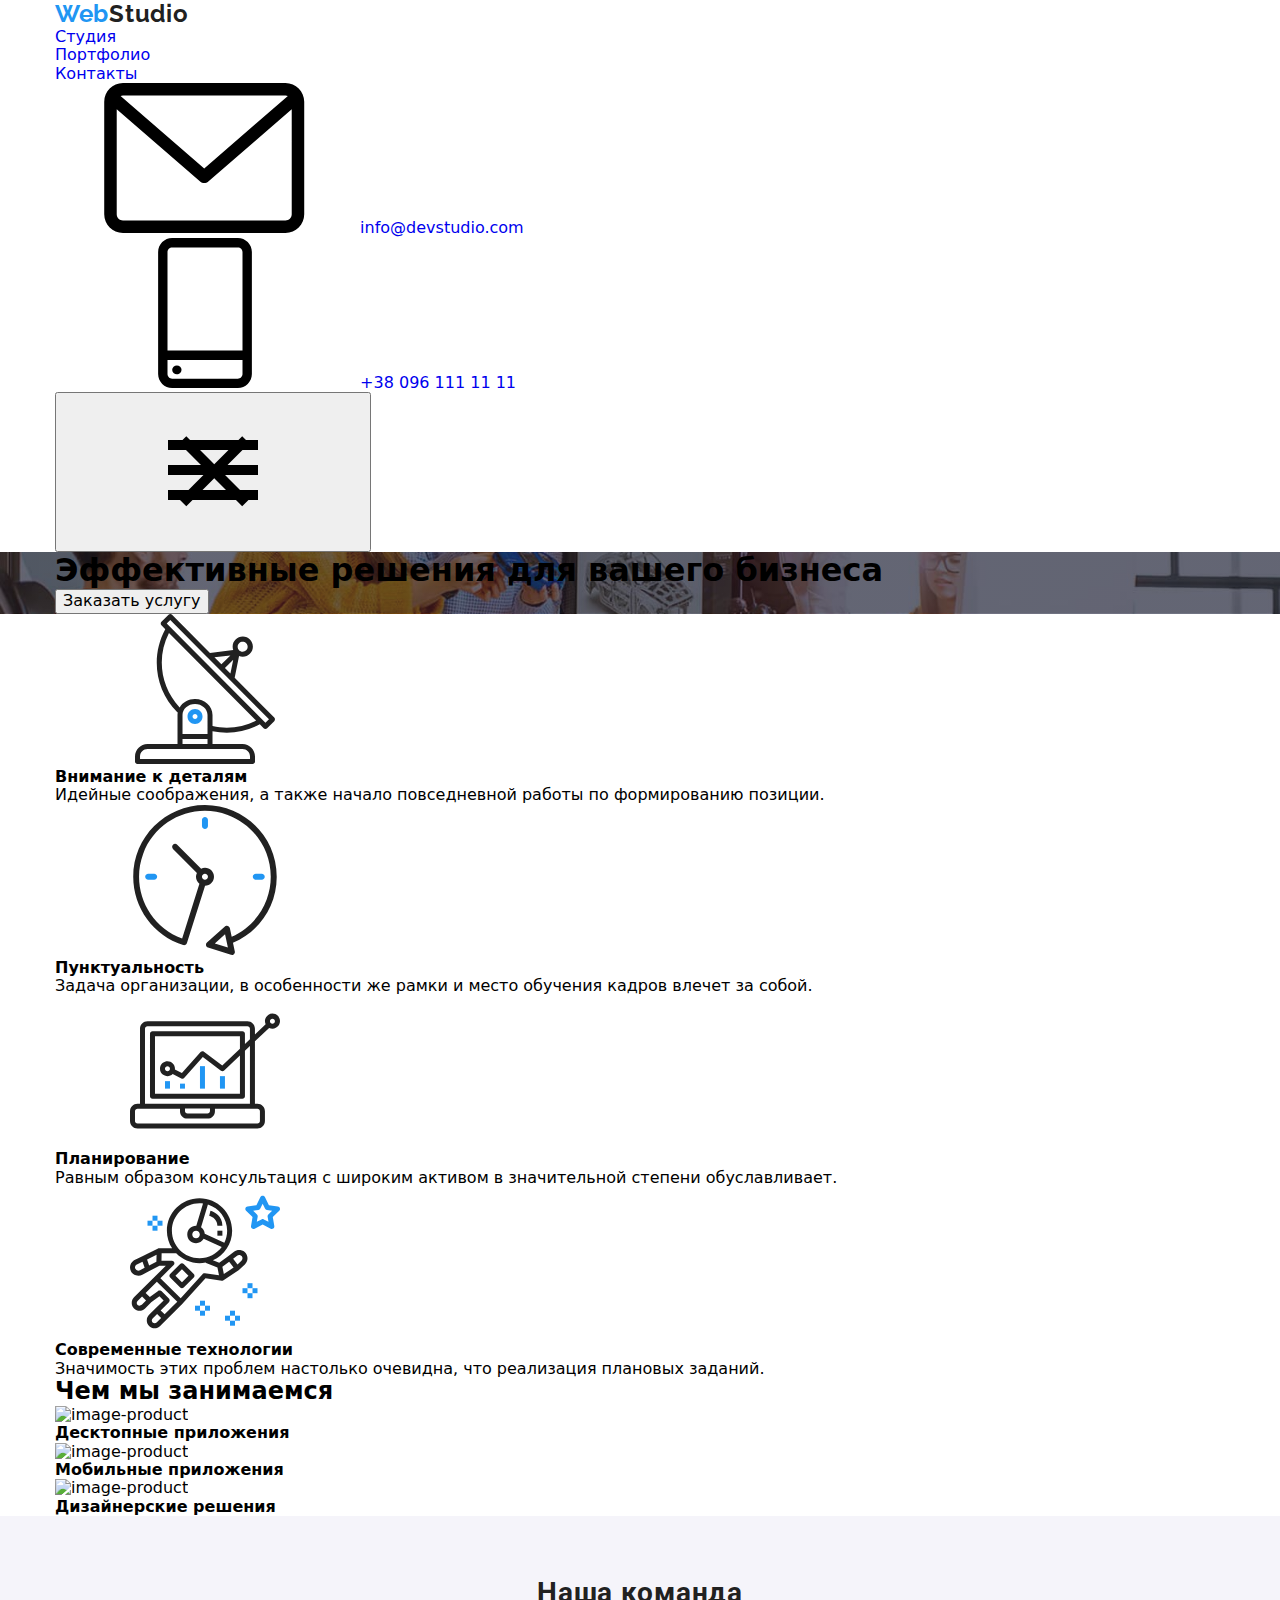
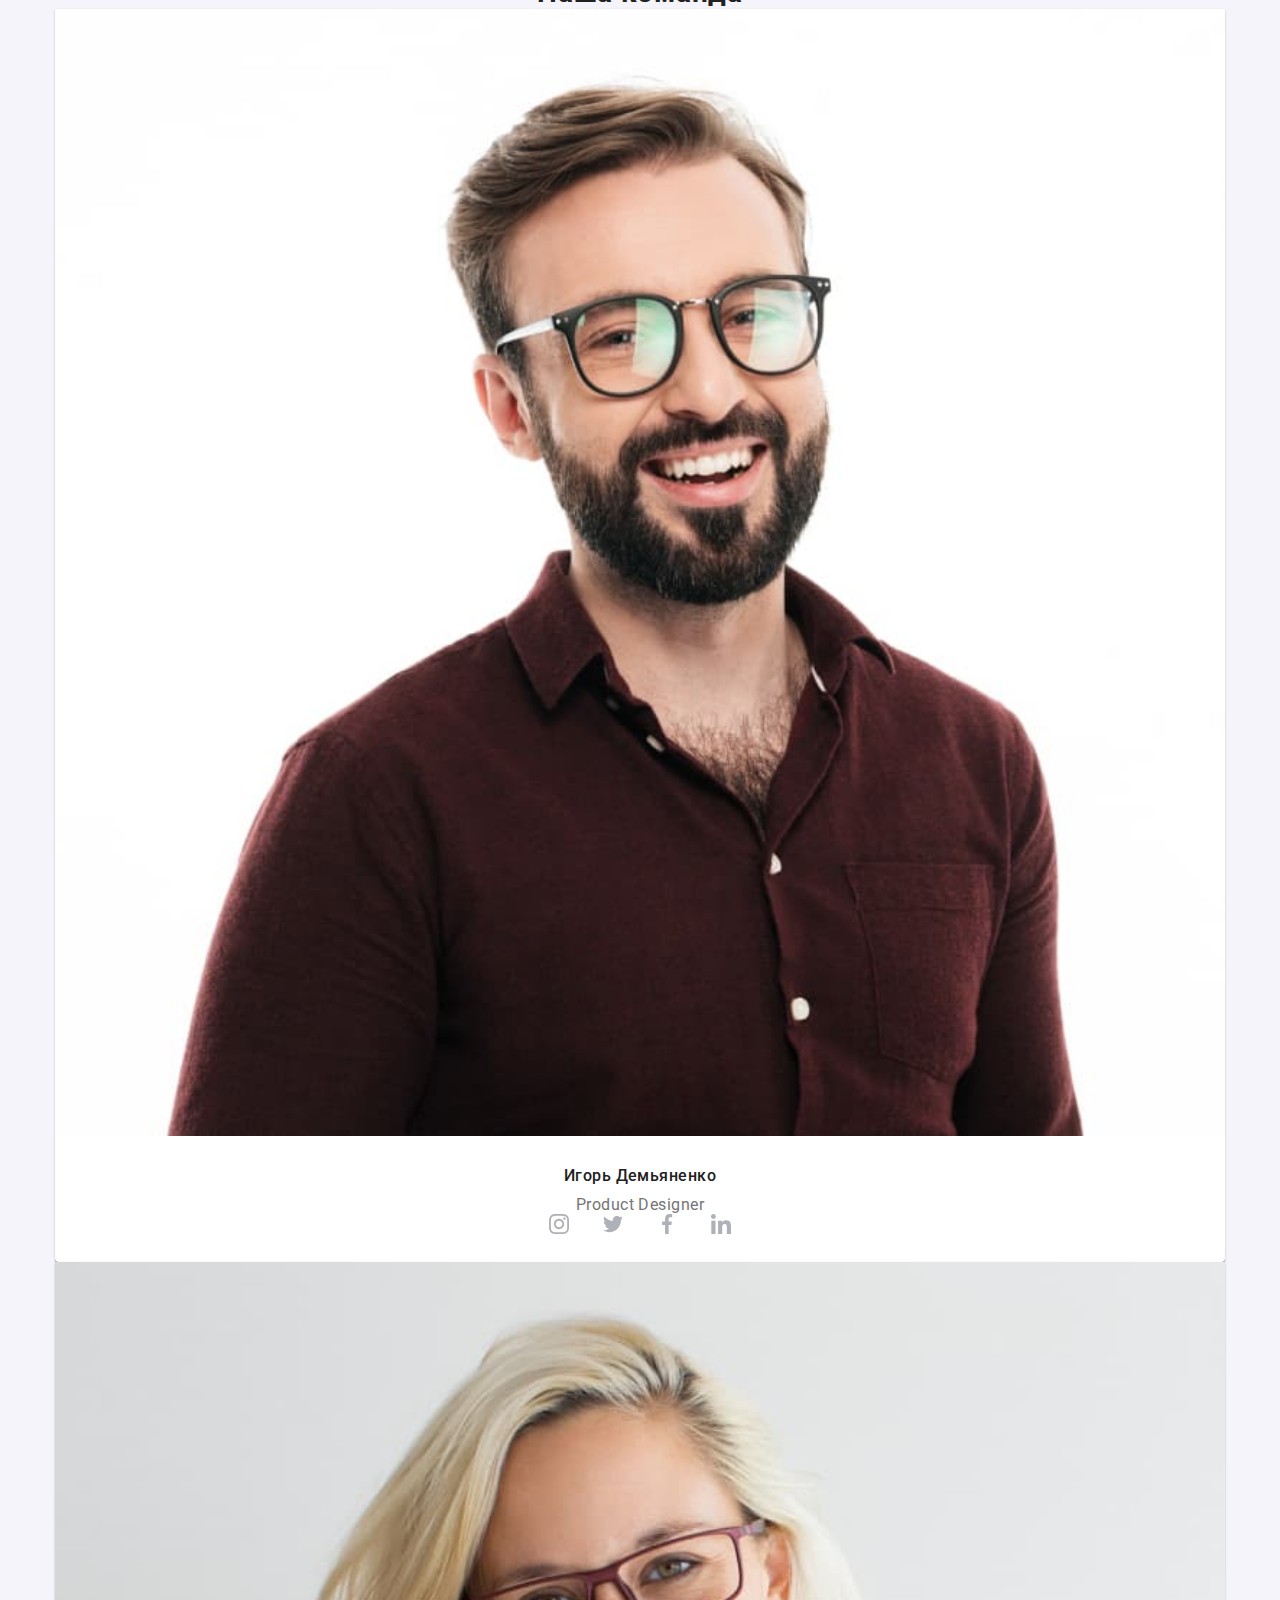
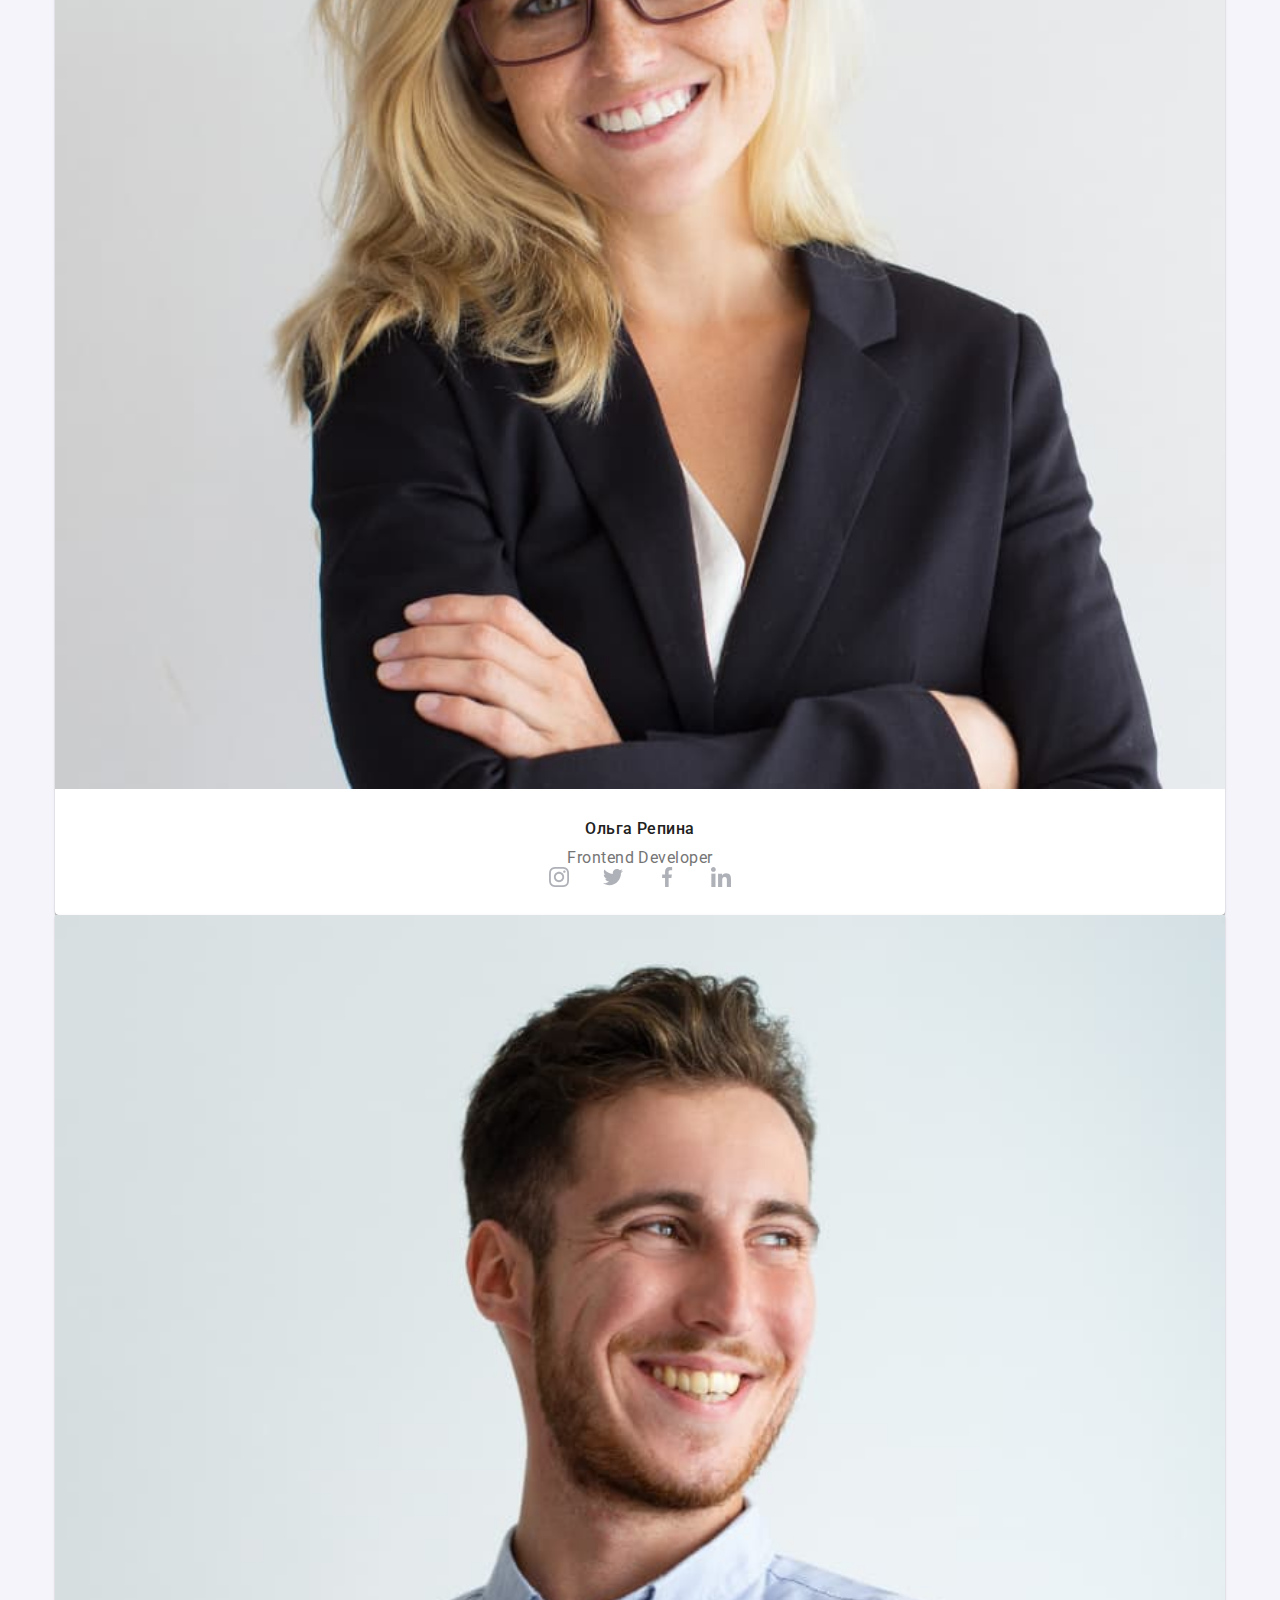
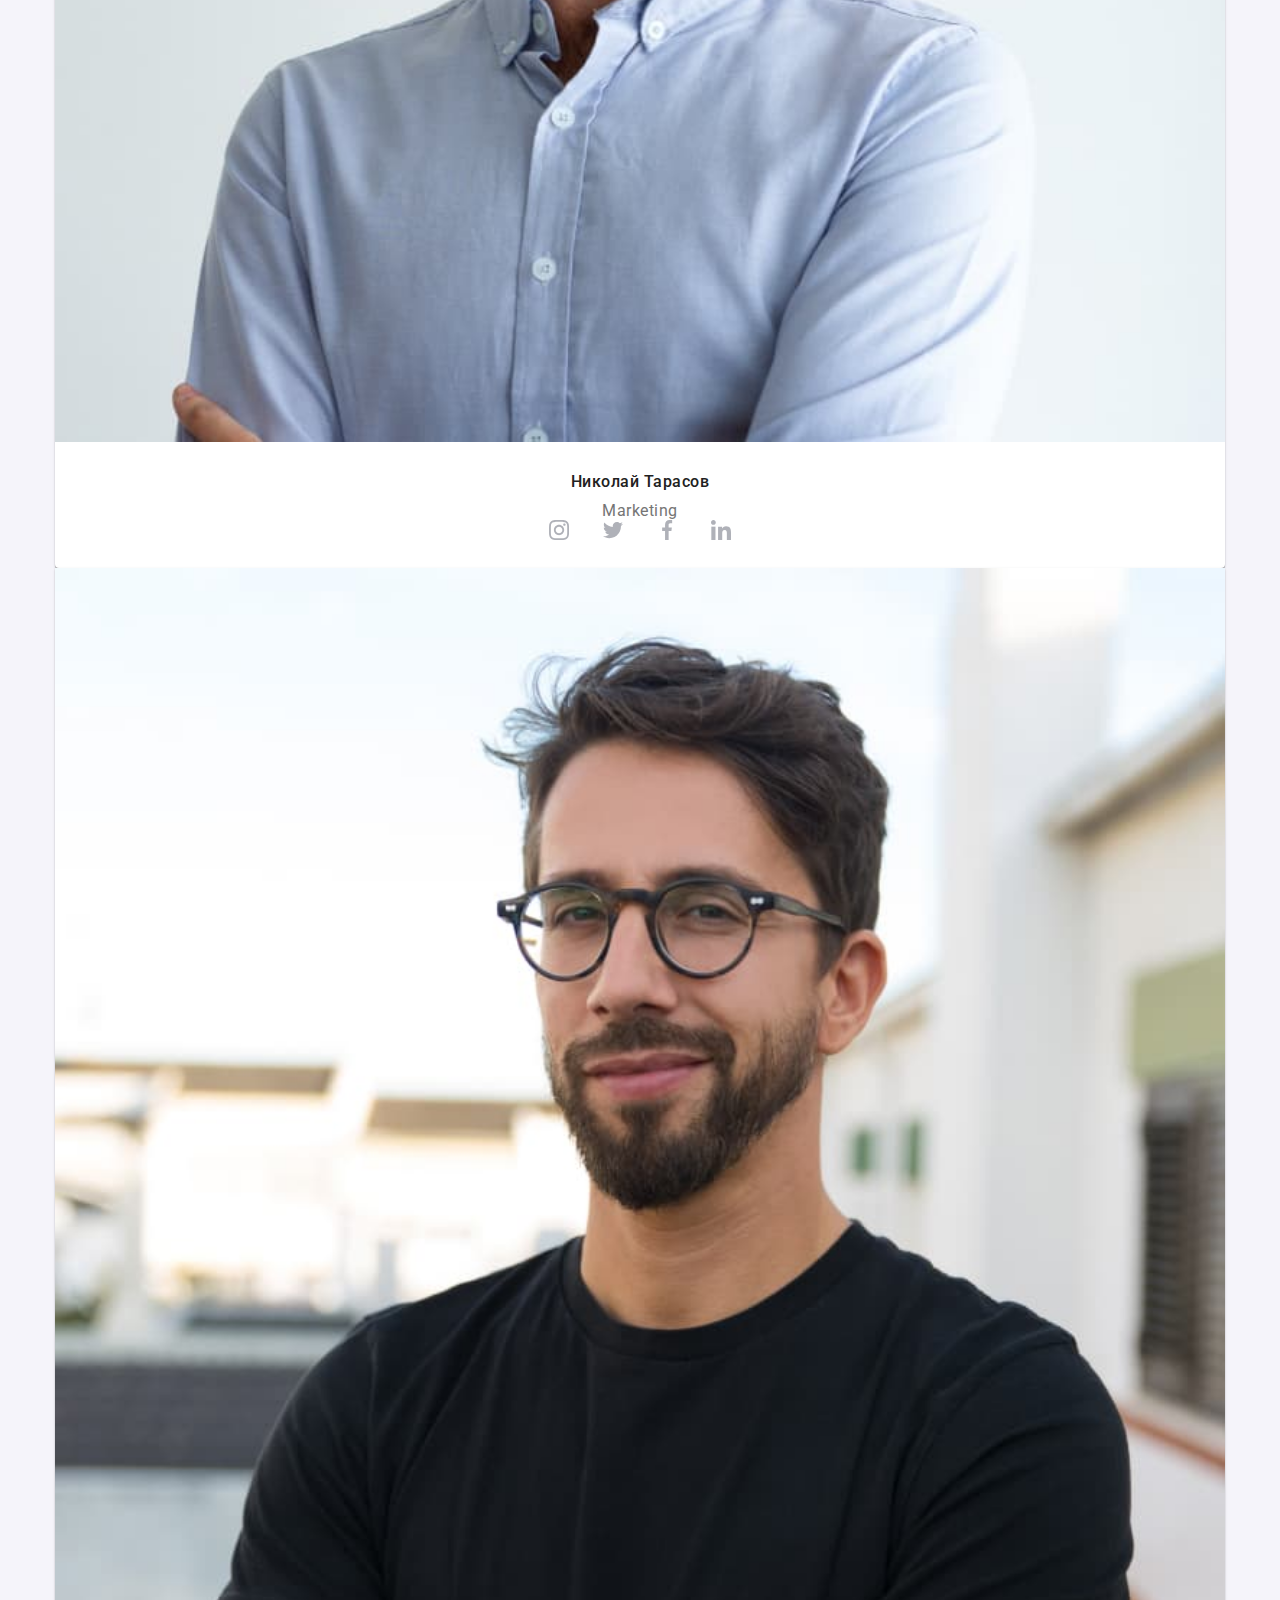
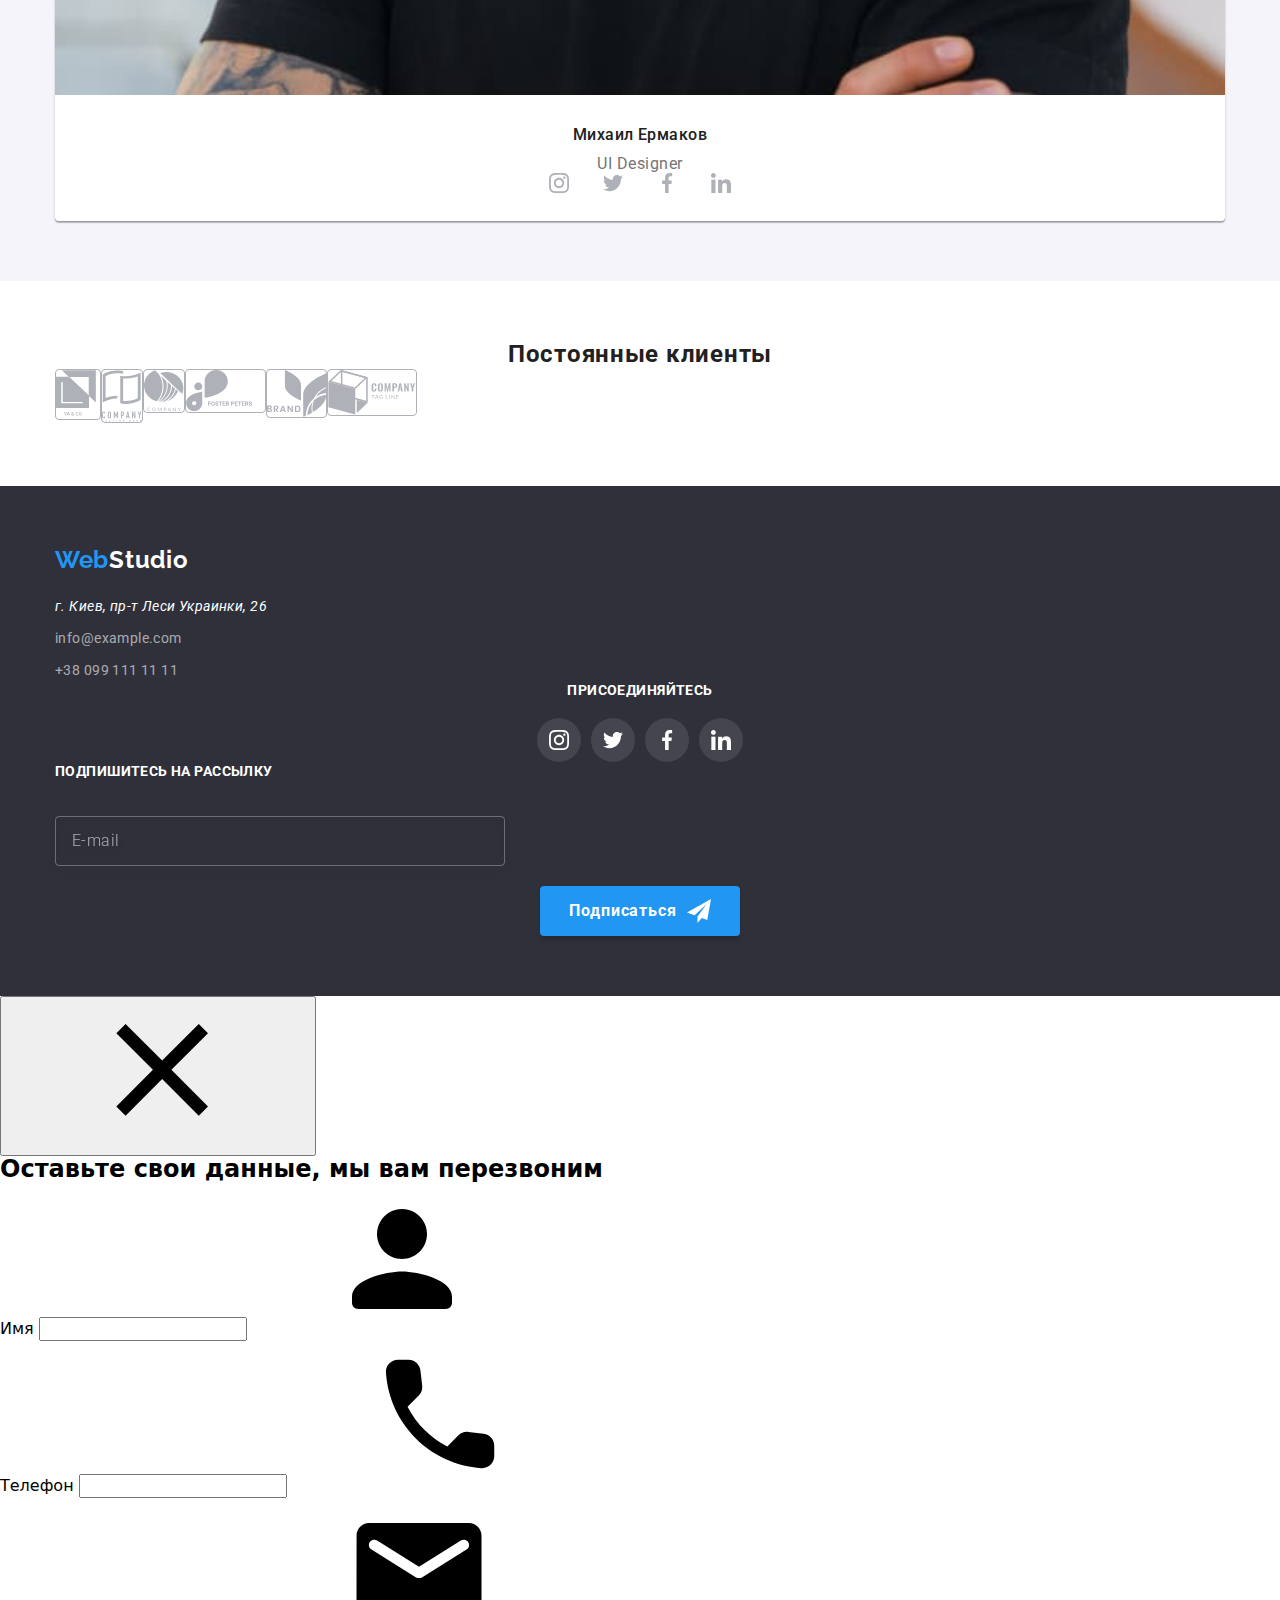
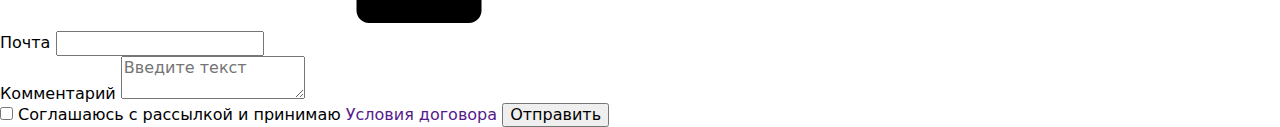
==== commit acc339b6: "Додав стилі для модального вікна, mobile" ====
--- a/index.html
+++ b/index.html
@@ -27,13 +27,13 @@
           <ul class="contact-list">
             <li class="flex">
               <svg class="icon-mail">
-                <use href="IMG/sprite.svg#icon-envelope"></use>
+                <use href="./img/sprite.svg#icon-envelope"></use>
               </svg>
               <a href="mailto:info@devstudio.com" class="link">info@devstudio.com</a>
             </li>
             <li class="flex">
               <svg class="icon-phone">
-                <use href="IMG/sprite.svg#icon-smartphone"></use>
+                <use href="./img/sprite.svg#icon-smartphone"></use>
               </svg>
               <a href="tel:+380961111111" class="link">+38 096 111 11 11</a>
             </li>
@@ -343,7 +343,7 @@
     <div class="modal">
 
       <button onclick="myFunction()" class="close-btn">
-        <svg class="icon-close">
+        <svg class="icon-close-form">
           <use href="./img/sprite-form.svg#icon-close"></use>
         </svg>
       </button>
@@ -380,12 +380,14 @@
             </svg>
           </div>
 
-          <label for="comments" class="form-label">Комментарий</label>
-          <textarea name="comments" id="comments" class="form-textarea" placeholder="Введите текст"></textarea>
+          <div class="icon-field form-flex">
+            <label for="comments" class="form-label ">Комментарий</label>
+            <textarea name="comments" id="comments" class="form-textarea" placeholder="Введите текст"></textarea>
+          </div>
 
           <label class="field">
             <input type="checkbox" class="checkbox" name="policy">
-            <span class="icon"></span>
+            <span class="icon-checkbox"></span>
 
             <span class="label">Соглашаюсь с рассылкой и принимаю <a class="a-checkbox" href="">Условия
                 договора</a></span>
--- a/css/main.min.css
+++ b/css/main.min.css
@@ -1,2 +1,2 @@
-/*! modern-normalize v0.7.0 | MIT License | https://github.com/sindresorhus/modern-normalize */*,*::before,*::after{-webkit-box-sizing:border-box;box-sizing:border-box}:root{-moz-tab-size:4;-o-tab-size:4;tab-size:4}html{line-height:1.15;-webkit-text-size-adjust:100%}body{margin:0}body{font-family:system-ui,-apple-system,"Segoe UI",Roboto,Helvetica,Arial,sans-serif,"Apple Color Emoji","Segoe UI Emoji"}hr{height:0}abbr[title]{-webkit-text-decoration:underline dotted;text-decoration:underline dotted}b,strong{font-weight:bolder}code,kbd,samp,pre{font-family:ui-monospace, SFMono-Regular, Consolas, "Liberation Mono", Menlo, monospace;font-size:1em}small{font-size:80%}sub,sup{font-size:75%;line-height:0;position:relative;vertical-align:baseline}sub{bottom:-0.25em}sup{top:-0.5em}button,input,optgroup,select,textarea{font-family:inherit;font-size:100%;line-height:1.15;margin:0}button,select{text-transform:none}button,[type="button"],[type="reset"],[type="submit"]{-webkit-appearance:button}button::-moz-focus-inner,[type="button"]::-moz-focus-inner,[type="reset"]::-moz-focus-inner,[type="submit"]::-moz-focus-inner{border-style:none;padding:0}button:-moz-focusring,[type="button"]:-moz-focusring,[type="reset"]:-moz-focusring,[type="submit"]:-moz-focusring{outline:1px dotted ButtonText}legend{padding:0}progress{vertical-align:baseline}[type="number"]::-webkit-inner-spin-button,[type="number"]::-webkit-outer-spin-button{height:auto}[type="search"]{-webkit-appearance:textfield;outline-offset:-2px}[type="search"]::-webkit-search-decoration{-webkit-appearance:none}::-webkit-file-upload-button{-webkit-appearance:button;font:inherit}summary{display:list-item}body{margin:0;padding:0}ul,li{list-style:none;margin:0;padding:0}a,a:visited{text-decoration:none}h1,h2,h4,p{margin:0;padding:0}.backdrop{-webkit-transition:500ms;transition:500ms;-webkit-transition-timing-function:cubic-bezier(0.4, 0, 0.2, 1);transition-timing-function:cubic-bezier(0.4, 0, 0.2, 1)}.container{padding:0 15px;margin-left:auto;margin-right:auto}@media screen and (min-width: 480px){.container{width:480px}}@media screen and (min-width: 768px){.container{width:768px}}@media screen and (min-width: 1200px){.container{width:1200px}}@media screen and (max-width: 767px){.navigation-header{height:60px;display:-webkit-box;display:-ms-flexbox;display:flex;-webkit-box-align:center;-ms-flex-align:center;align-items:center;-webkit-box-pack:justify;-ms-flex-pack:justify;justify-content:space-between}.drop-menu{padding:0;width:40px;height:40px;background-color:Transparent;border:none}.drop-menu svg{width:40px;height:40px;fill:#000}.drop-menu:active{margin:0;padding:0}.drop-menu:active svg .icon-open{fill:#2196F3}.drop-menu:active svg .icon-close{fill:#2196F3}.icon-open{display:block}.icon-close{display:none}.is-open .icon-open{display:none}.is-open .icon-close{display:block}.header{position:relative}.mobile-menu{display:block;position:absolute;top:60px;left:0;right:0;padding:60px 0;background:#fff;border-top:1px solid #ECECEC}.link-list li:not(:last-child){margin-bottom:40px}.mobile-menu li{text-align:center}.mobile-menu .link{font-family:Roboto;font-size:18px;font-weight:500;line-height:21px;letter-spacing:0.02em;color:#212121}.mobile-menu .link:hover{color:#2196F3}.link-list .studio{color:#2196F3}.link-list .studio:after{content:'';display:block;background:#2196F3;border-radius:2px;margin-left:auto;margin-right:auto;width:61px;height:4px;margin-top:8px}.contact-list{margin-top:60px}.contact-list li:not(:first-child){margin-top:16px}.contact-list .flex{display:-webkit-box;display:-ms-flexbox;display:flex;-webkit-box-align:center;-ms-flex-align:center;align-items:center;-webkit-box-pack:center;-ms-flex-pack:center;justify-content:center}.contact-list .icon-mail{width:16px;height:12px;fill:#757575;margin-right:10px}.contact-list .icon-phone{width:10px;height:15px;fill:#757575;margin-right:10px}.contact-list .link{font-family:Roboto;font-style:normal;font-weight:500;font-size:18px;line-height:21px;letter-spacing:0.02em;color:#757575}}.logo-header{font-family:Raleway;font-style:normal;font-weight:700;font-size:24px;line-height:28px;letter-spacing:0.03em;color:#212121}.logo-header .logo-accent{color:#2196F3}.logo-header:visited{color:#212121}.logo-header:visited .logo-accent{color:#2196F3}.logo-footer{font-family:Raleway;font-style:normal;font-weight:700;font-size:24px;line-height:28px;letter-spacing:0.03em;color:#FFFFFF}.logo-footer .logo-accent{color:#2196F3}.logo-footer:visited{color:#ffffff}.logo-footer:visited .logo-accent{color:#2196F3}@media screen and (max-width: 767px){.text-center{text-align:center}}.footer{padding:60px 0;background:#2F303A}.address-container{margin-top:20px}.address-item:not(:first-child){margin-top:8px}.address{font-family:Roboto;font-size:14px;line-height:24px;letter-spacing:0.03em;color:#FFFFFF}.footer-contact-link{font-family:Roboto;font-size:14px;line-height:24px;letter-spacing:0.03em;color:rgba(255,255,255,0.6)}.welcome-footer{font-family:Roboto;font-weight:700;font-size:14px;line-height:16px;text-align:center;letter-spacing:0.03em;text-transform:uppercase;color:#FFFFFF}.soclink-item:not(:last-child){margin-right:10px}.footer-soclink-list{display:-webkit-box;display:-ms-flexbox;display:flex;-webkit-box-pack:center;-ms-flex-pack:center;justify-content:center;margin-top:20px}.footer-soclink-bg{display:-webkit-box;display:-ms-flexbox;display:flex;-webkit-box-align:center;-ms-flex-align:center;align-items:center;-webkit-box-pack:center;-ms-flex-pack:center;justify-content:center;width:44px;height:44px;background:rgba(255,255,255,0.1);border-radius:50%}.footer-soclink{width:20px;height:20px;fill:#ffffff}.subscribe-label{font-family:Roboto;font-weight:700;font-size:14px;line-height:16px;letter-spacing:0.03em;text-transform:uppercase;color:#FFFFFF}.subscribe-input{margin-top:35px;padding-left:16px;font-weight:300;font-family:Roboto;line-height:20px;color:rgba(255,255,255,0.6);background-color:transparent;border:1px solid rgba(255,255,255,0.3);-webkit-box-sizing:border-box;box-sizing:border-box;-webkit-filter:drop-shadow(0px 4px 4px rgba(0,0,0,0.15));filter:drop-shadow(0px 4px 4px rgba(0,0,0,0.15));border-radius:4px}.subscribe-input::-webkit-input-placeholder{font-family:Roboto;line-height:20px;display:-webkit-box;display:flex;-webkit-box-align:center;align-items:center;letter-spacing:0.03em;color:rgba(255,255,255,0.6)}.subscribe-input:-ms-input-placeholder{font-family:Roboto;line-height:20px;display:-ms-flexbox;display:flex;-ms-flex-align:center;align-items:center;letter-spacing:0.03em;color:rgba(255,255,255,0.6)}.subscribe-input::-ms-input-placeholder{font-family:Roboto;line-height:20px;display:-ms-flexbox;display:flex;-ms-flex-align:center;align-items:center;letter-spacing:0.03em;color:rgba(255,255,255,0.6)}.subscribe-input::placeholder{font-family:Roboto;line-height:20px;display:-webkit-box;display:-ms-flexbox;display:flex;-webkit-box-align:center;-ms-flex-align:center;align-items:center;letter-spacing:0.03em;color:rgba(255,255,255,0.6)}.subscribe-button{margin-left:auto;margin-right:auto;margin-top:20px;display:inline-block;width:200px;height:50px;background:#2196F3;-webkit-box-shadow:0px 4px 4px rgba(0,0,0,0.15);box-shadow:0px 4px 4px rgba(0,0,0,0.15);border-radius:4px;border-style:none;font-family:Roboto;font-weight:700;font-size:16px;line-height:30px;display:-webkit-box;display:-ms-flexbox;display:flex;-webkit-box-align:center;-ms-flex-align:center;align-items:center;-webkit-box-pack:center;-ms-flex-pack:center;justify-content:center;letter-spacing:0.06em;color:#FFFFFF}.icon-send{margin-left:10px;width:24px;height:24px}@media screen and (max-width: 767px){.address-item{text-align:center}.soclink-info,.subscribe{margin-top:60px}.subscribe-input{width:100%;height:50px}}@media screen and (min-width: 480px){.subscribe-input{width:450px;height:50px}}@media screen and (max-width: 1199px){.subscribe-input{margin-top:35px}.subscribe-label{display:-webkit-box;display:-ms-flexbox;display:flex;-webkit-box-pack:center;-ms-flex-pack:center;justify-content:center}}.hero{background-image:-webkit-gradient(linear, left top, left bottom, from(rgba(47,48,58,0.4)), to(rgba(47,48,58,0.4))),url("../img/hero/hero-image.jpg");background-image:linear-gradient(rgba(47,48,58,0.4), rgba(47,48,58,0.4)),url("../img/hero/hero-image.jpg");background-repeat:no-repeat;background-size:cover;background-position:center}@media screen and (max-width: 767px){.hero{padding:118px 0}.h1-hero{margin:auto;width:360px;font-family:Roboto;font-weight:900;font-size:26px;line-height:42px;text-align:center;letter-spacing:0.06em;text-transform:uppercase;color:#FFFFFF}.button-hero{display:block;margin-top:30px;width:200px;height:50px;margin-left:auto;margin-right:auto;font-family:Roboto;font-style:normal;font-weight:bold;font-size:16px;line-height:30px;letter-spacing:0.06em;text-align:center;color:#FFFFFF;background:#2196F3;-webkit-box-shadow:0px 4px 4px rgba(0,0,0,0.15);box-shadow:0px 4px 4px rgba(0,0,0,0.15);border-radius:4px}}@media screen and (max-width: 767px){.features{padding:60px 0}.features-item:not(:last-child){margin-bottom:30px}.icon-background{background:#F5F4FA;border-radius:4px;padding:25px 0}.icon-background .icon{display:block;width:70px;height:70px;margin:auto}.h4-features{margin-top:30px;text-align:center;font-family:Roboto;font-weight:700;font-size:14px;line-height:16px;letter-spacing:0.03em;text-transform:uppercase;color:#212121}.p-features{margin-top:10px;font-family:Roboto;font-weight:400;font-size:14px;line-height:24px;letter-spacing:0.03em;color:#757575}}@media screen and (max-width: 767px){.product{display:none}}.team{padding:60px 0;background-color:#F5F4FA}.h2-team{font-family:Roboto;font-weight:700;font-size:28px;line-height:33px;text-align:center;letter-spacing:0.03em;color:#212121}.team-card{background:#FFFFFF;-webkit-box-shadow:0px 1px 3px rgba(0,0,0,0.12),0px 1px 1px rgba(0,0,0,0.14),0px 2px 1px rgba(0,0,0,0.2);box-shadow:0px 1px 3px rgba(0,0,0,0.12),0px 1px 1px rgba(0,0,0,0.14),0px 2px 1px rgba(0,0,0,0.2);border-radius:0px 0px 4px 4px}.card-name{font-family:Roboto;font-weight:500;font-size:16px;line-height:19px;text-align:center;letter-spacing:0.03em;color:#212121;margin-top:30px}.card-desc{font-family:Roboto;font-size:16px;line-height:19px;text-align:center;letter-spacing:0.03em;color:#757575;margin-top:10px}.soclink-list{display:-webkit-box;display:-ms-flexbox;display:flex;-webkit-box-pack:center;-ms-flex-pack:center;justify-content:center}.soclink-bg{width:44px;height:44px;padding:12px}.soclink{width:20px;height:20px;fill:#AFB1B8}@media screen and (max-width: 1199px){.h2-team{margin-bottom:30px}}@media screen and (max-width: 767px){.team-card:not(:last-child){margin-bottom:30px}.soclink-list{margin-top:16px}}.team-card{margin-left:auto;margin-right:auto;padding-bottom:24px;width:100%}.team-card img{display:block;width:100%}@media screen and (min-width: 480px){.team-card{margin-left:auto;margin-right:auto;padding-bottom:24px;width:450px img;width-display:block;width-width:100%;width-height:460px}}.clients{padding:60px 0}.h2-clients{font-family:Roboto;font-weight:700;text-align:center;letter-spacing:0.03em;color:#212121}.clients-list{display:-webkit-box;display:-ms-flexbox;display:flex;-ms-flex-wrap:wrap;flex-wrap:wrap}.client-link{display:-webkit-inline-box;display:-ms-inline-flexbox;display:inline-flex;-webkit-box-align:center;-ms-flex-align:center;align-items:center;-webkit-box-pack:center;-ms-flex-pack:center;justify-content:center;border:1px solid #AFB1B8;border-radius:4px;-webkit-transition:500ms;transition:500ms;-webkit-transition-timing-function:cubic-bezier(0.4, 0, 0.2, 1);transition-timing-function:cubic-bezier(0.4, 0, 0.2, 1)}.client-icon-fill{fill:#AFB1B8;-webkit-transition:500ms;transition:500ms;-webkit-transition-timing-function:cubic-bezier(0.4, 0, 0.2, 1);transition-timing-function:cubic-bezier(0.4, 0, 0.2, 1)}.clients-item:hover .client-link{border-color:#2196F3;-webkit-transition:500ms;transition:500ms;-webkit-transition-timing-function:cubic-bezier(0.4, 0, 0.2, 1);transition-timing-function:cubic-bezier(0.4, 0, 0.2, 1)}.clients-item:hover .client-icon-fill{-webkit-transition:500ms;transition:500ms;-webkit-transition-timing-function:cubic-bezier(0.4, 0, 0.2, 1);transition-timing-function:cubic-bezier(0.4, 0, 0.2, 1);fill:#2196f3}.client-icon-1{width:44px;height:49px;fill:#afb1b8}.client-icon-2{width:40px;height:52px;fill:#afb1b8}.client-icon-3{width:40px;height:42px;fill:#afb1b8}.client-icon-4{width:79px;height:42px;fill:#afb1b8}.client-icon-5{width:59px;height:47px;fill:#afb1b8}.client-icon-6{width:88px;height:45px;fill:#afb1b8}@media screen and (max-width: 1199px){.h2-clients{margin-bottom:30px;font-size:28px;line-height:33px}}@media screen and (max-width: 767px){.clients-item{margin-bottom:30px;width:calc((100% - 15px*2) / 2)}.client-link{height:90px;width:100%}.clients-item:nth-child(2n+1){margin-right:15px}.clients-item:nth-child(2n){margin-left:15px}.clients-item:nth-child(5){margin-bottom:0}.clients-item:nth-child(6){margin-bottom:0}}.is-hidden{visibility:hidden;opacity:0;pointer-events:none}.backdrop{position:fixed;top:0;left:0;bottom:0;right:0;background:rgba(0,0,0,0.2);z-index:1}
+/*! modern-normalize v0.7.0 | MIT License | https://github.com/sindresorhus/modern-normalize */*,*::before,*::after{-webkit-box-sizing:border-box;box-sizing:border-box}:root{-moz-tab-size:4;-o-tab-size:4;tab-size:4}html{line-height:1.15;-webkit-text-size-adjust:100%}body{margin:0}body{font-family:system-ui,-apple-system,"Segoe UI",Roboto,Helvetica,Arial,sans-serif,"Apple Color Emoji","Segoe UI Emoji"}hr{height:0}abbr[title]{-webkit-text-decoration:underline dotted;text-decoration:underline dotted}b,strong{font-weight:bolder}code,kbd,samp,pre{font-family:ui-monospace, SFMono-Regular, Consolas, "Liberation Mono", Menlo, monospace;font-size:1em}small{font-size:80%}sub,sup{font-size:75%;line-height:0;position:relative;vertical-align:baseline}sub{bottom:-0.25em}sup{top:-0.5em}button,input,optgroup,select,textarea{font-family:inherit;font-size:100%;line-height:1.15;margin:0}button,select{text-transform:none}button,[type="button"],[type="reset"],[type="submit"]{-webkit-appearance:button}button::-moz-focus-inner,[type="button"]::-moz-focus-inner,[type="reset"]::-moz-focus-inner,[type="submit"]::-moz-focus-inner{border-style:none;padding:0}button:-moz-focusring,[type="button"]:-moz-focusring,[type="reset"]:-moz-focusring,[type="submit"]:-moz-focusring{outline:1px dotted ButtonText}legend{padding:0}progress{vertical-align:baseline}[type="number"]::-webkit-inner-spin-button,[type="number"]::-webkit-outer-spin-button{height:auto}[type="search"]{-webkit-appearance:textfield;outline-offset:-2px}[type="search"]::-webkit-search-decoration{-webkit-appearance:none}::-webkit-file-upload-button{-webkit-appearance:button;font:inherit}summary{display:list-item}body{margin:0;padding:0}ul,li{list-style:none;margin:0;padding:0}a,a:visited{text-decoration:none}h1,h2,h4,p{margin:0;padding:0}.container{padding:0 15px;margin-left:auto;margin-right:auto}@media screen and (min-width: 480px){.container{width:480px}}@media screen and (min-width: 768px){.container{width:768px}}@media screen and (min-width: 1200px){.container{width:1200px}}@media screen and (max-width: 767px){.navigation-header{height:60px;display:-webkit-box;display:-ms-flexbox;display:flex;-webkit-box-align:center;-ms-flex-align:center;align-items:center;-webkit-box-pack:justify;-ms-flex-pack:justify;justify-content:space-between}.drop-menu{padding:0;width:40px;height:40px;background-color:Transparent;border:none}.drop-menu svg{width:40px;height:40px;fill:#000}.drop-menu:active{margin:0;padding:0}.drop-menu:active svg .icon-open{fill:#2196F3}.drop-menu:active svg .icon-close{fill:#2196F3}.icon-open{display:block}.icon-close{display:none}.is-open .icon-open{display:none}.is-open .icon-close{display:block;fill:#2196F3}.header{position:relative}.mobile-menu{display:none;position:absolute;top:60px;left:0;right:0;padding:60px 0;background:#fff;border-top:1px solid #ECECEC}.mobile-menu.is-open{display:block}.link-list li:not(:last-child){margin-bottom:40px}.mobile-menu li{text-align:center}.mobile-menu .link{font-family:Roboto;font-size:18px;font-weight:500;line-height:21px;letter-spacing:0.02em;color:#212121}.mobile-menu .link:hover{color:#2196F3}.link-list .studio{color:#2196F3}.link-list .studio:after{content:'';display:block;background:#2196F3;border-radius:2px;margin-left:auto;margin-right:auto;width:61px;height:4px;margin-top:8px}.contact-list{margin-top:60px}.contact-list li:not(:first-child){margin-top:16px}.contact-list .flex{display:-webkit-box;display:-ms-flexbox;display:flex;-webkit-box-align:center;-ms-flex-align:center;align-items:center;-webkit-box-pack:center;-ms-flex-pack:center;justify-content:center}.contact-list .icon-mail{width:16px;height:12px;fill:#757575;margin-right:10px}.contact-list .icon-phone{width:10px;height:15px;fill:#757575;margin-right:10px}.contact-list .link{font-family:Roboto;font-style:normal;font-weight:500;font-size:18px;line-height:21px;letter-spacing:0.02em;color:#757575}.contact-list .flex:hover .icon-mail{fill:#2196F3}.contact-list .flex:hover .icon-phone{fill:#2196F3}}.logo-header{font-family:Raleway;font-style:normal;font-weight:700;font-size:24px;line-height:28px;letter-spacing:0.03em;color:#212121}.logo-header .logo-accent{color:#2196F3}.logo-header:visited{color:#212121}.logo-header:visited .logo-accent{color:#2196F3}.logo-footer{font-family:Raleway;font-style:normal;font-weight:700;font-size:24px;line-height:28px;letter-spacing:0.03em;color:#FFFFFF}.logo-footer .logo-accent{color:#2196F3}.logo-footer:visited{color:#ffffff}.logo-footer:visited .logo-accent{color:#2196F3}@media screen and (max-width: 767px){.text-center{text-align:center}}.footer{padding:60px 0;background:#2F303A}.address-container{margin-top:20px}.address-item:not(:first-child){margin-top:8px}.address{font-family:Roboto;font-size:14px;line-height:24px;letter-spacing:0.03em;color:#FFFFFF}.footer-contact-link{font-family:Roboto;font-size:14px;line-height:24px;letter-spacing:0.03em;color:rgba(255,255,255,0.6)}.welcome-footer{font-family:Roboto;font-weight:700;font-size:14px;line-height:16px;text-align:center;letter-spacing:0.03em;text-transform:uppercase;color:#FFFFFF}.soclink-item:not(:last-child){margin-right:10px}.footer-soclink-list{display:-webkit-box;display:-ms-flexbox;display:flex;-webkit-box-pack:center;-ms-flex-pack:center;justify-content:center;margin-top:20px}.footer-soclink-bg{display:-webkit-box;display:-ms-flexbox;display:flex;-webkit-box-align:center;-ms-flex-align:center;align-items:center;-webkit-box-pack:center;-ms-flex-pack:center;justify-content:center;width:44px;height:44px;background:rgba(255,255,255,0.1);border-radius:50%}.footer-soclink{width:20px;height:20px;fill:#ffffff}.subscribe-label{font-family:Roboto;font-weight:700;font-size:14px;line-height:16px;letter-spacing:0.03em;text-transform:uppercase;color:#FFFFFF}.subscribe-input{margin-top:35px;padding-left:16px;font-weight:300;font-family:Roboto;line-height:20px;color:rgba(255,255,255,0.6);background-color:transparent;border:1px solid rgba(255,255,255,0.3);-webkit-box-sizing:border-box;box-sizing:border-box;-webkit-filter:drop-shadow(0px 4px 4px rgba(0,0,0,0.15));filter:drop-shadow(0px 4px 4px rgba(0,0,0,0.15));border-radius:4px}.subscribe-input::-webkit-input-placeholder{font-family:Roboto;line-height:20px;display:-webkit-box;display:flex;-webkit-box-align:center;align-items:center;letter-spacing:0.03em;color:rgba(255,255,255,0.6)}.subscribe-input:-ms-input-placeholder{font-family:Roboto;line-height:20px;display:-ms-flexbox;display:flex;-ms-flex-align:center;align-items:center;letter-spacing:0.03em;color:rgba(255,255,255,0.6)}.subscribe-input::-ms-input-placeholder{font-family:Roboto;line-height:20px;display:-ms-flexbox;display:flex;-ms-flex-align:center;align-items:center;letter-spacing:0.03em;color:rgba(255,255,255,0.6)}.subscribe-input::placeholder{font-family:Roboto;line-height:20px;display:-webkit-box;display:-ms-flexbox;display:flex;-webkit-box-align:center;-ms-flex-align:center;align-items:center;letter-spacing:0.03em;color:rgba(255,255,255,0.6)}.subscribe-button{margin-left:auto;margin-right:auto;margin-top:20px;display:inline-block;width:200px;height:50px;background:#2196F3;-webkit-box-shadow:0px 4px 4px rgba(0,0,0,0.15);box-shadow:0px 4px 4px rgba(0,0,0,0.15);border-radius:4px;border-style:none;font-family:Roboto;font-weight:700;font-size:16px;line-height:30px;display:-webkit-box;display:-ms-flexbox;display:flex;-webkit-box-align:center;-ms-flex-align:center;align-items:center;-webkit-box-pack:center;-ms-flex-pack:center;justify-content:center;letter-spacing:0.06em;color:#FFFFFF}.icon-send{margin-left:10px;width:24px;height:24px}@media screen and (max-width: 767px){.address-item{text-align:center}.soclink-info,.subscribe{margin-top:60px}.subscribe-input{width:100%;height:50px}}@media screen and (min-width: 480px){.subscribe-input{width:450px;height:50px}}@media screen and (max-width: 1199px){.subscribe-input{margin-top:35px}.subscribe-label{display:-webkit-box;display:-ms-flexbox;display:flex;-webkit-box-pack:center;-ms-flex-pack:center;justify-content:center}}.hero{background-image:-webkit-gradient(linear, left top, left bottom, from(rgba(47,48,58,0.4)), to(rgba(47,48,58,0.4))),url("../img/hero/hero-image.jpg");background-image:linear-gradient(rgba(47,48,58,0.4), rgba(47,48,58,0.4)),url("../img/hero/hero-image.jpg");background-repeat:no-repeat;background-size:cover;background-position:center}@media screen and (max-width: 767px){.hero{padding:118px 0}.h1-hero{margin:auto;width:360px;font-family:Roboto;font-weight:900;font-size:26px;line-height:42px;text-align:center;letter-spacing:0.06em;text-transform:uppercase;color:#FFFFFF}.button-hero{display:block;margin-top:30px;width:200px;height:50px;margin-left:auto;margin-right:auto;font-family:Roboto;font-style:normal;font-weight:bold;font-size:16px;line-height:30px;letter-spacing:0.06em;text-align:center;color:#FFFFFF;background:#2196F3;-webkit-box-shadow:0px 4px 4px rgba(0,0,0,0.15);box-shadow:0px 4px 4px rgba(0,0,0,0.15);border-radius:4px}}@media screen and (max-width: 767px){.features{padding:60px 0}.features-item:not(:last-child){margin-bottom:30px}.icon-background{background:#F5F4FA;border-radius:4px;padding:25px 0}.icon-background .icon{display:block;width:70px;height:70px;margin:auto}.h4-features{margin-top:30px;text-align:center;font-family:Roboto;font-weight:700;font-size:14px;line-height:16px;letter-spacing:0.03em;text-transform:uppercase;color:#212121}.p-features{margin-top:10px;font-family:Roboto;font-weight:400;font-size:14px;line-height:24px;letter-spacing:0.03em;color:#757575}}@media screen and (max-width: 767px){.product{display:none}}.team{padding:60px 0;background-color:#F5F4FA}.h2-team{font-family:Roboto;font-weight:700;font-size:28px;line-height:33px;text-align:center;letter-spacing:0.03em;color:#212121}.team-card{background:#FFFFFF;-webkit-box-shadow:0px 1px 3px rgba(0,0,0,0.12),0px 1px 1px rgba(0,0,0,0.14),0px 2px 1px rgba(0,0,0,0.2);box-shadow:0px 1px 3px rgba(0,0,0,0.12),0px 1px 1px rgba(0,0,0,0.14),0px 2px 1px rgba(0,0,0,0.2);border-radius:0px 0px 4px 4px}.card-name{font-family:Roboto;font-weight:500;font-size:16px;line-height:19px;text-align:center;letter-spacing:0.03em;color:#212121;margin-top:30px}.card-desc{font-family:Roboto;font-size:16px;line-height:19px;text-align:center;letter-spacing:0.03em;color:#757575;margin-top:10px}.soclink-list{display:-webkit-box;display:-ms-flexbox;display:flex;-webkit-box-pack:center;-ms-flex-pack:center;justify-content:center}.soclink-bg{width:44px;height:44px;padding:12px}.soclink{width:20px;height:20px;fill:#AFB1B8}@media screen and (max-width: 1199px){.h2-team{margin-bottom:30px}}@media screen and (max-width: 767px){.team-card:not(:last-child){margin-bottom:30px}.soclink-list{margin-top:16px}}.team-card{margin-left:auto;margin-right:auto;padding-bottom:24px;width:100%}.team-card img{display:block;width:100%}@media screen and (min-width: 480px){.team-card{margin-left:auto;margin-right:auto;padding-bottom:24px;width:450px img;width-display:block;width-width:100%;width-height:460px}}.clients{padding:60px 0}.h2-clients{font-family:Roboto;font-weight:700;text-align:center;letter-spacing:0.03em;color:#212121}.clients-list{display:-webkit-box;display:-ms-flexbox;display:flex;-ms-flex-wrap:wrap;flex-wrap:wrap}.client-link{display:-webkit-inline-box;display:-ms-inline-flexbox;display:inline-flex;-webkit-box-align:center;-ms-flex-align:center;align-items:center;-webkit-box-pack:center;-ms-flex-pack:center;justify-content:center;border:1px solid #AFB1B8;border-radius:4px;-webkit-transition:500ms;transition:500ms;-webkit-transition-timing-function:cubic-bezier(0.4, 0, 0.2, 1);transition-timing-function:cubic-bezier(0.4, 0, 0.2, 1)}.client-icon-fill{fill:#AFB1B8;-webkit-transition:500ms;transition:500ms;-webkit-transition-timing-function:cubic-bezier(0.4, 0, 0.2, 1);transition-timing-function:cubic-bezier(0.4, 0, 0.2, 1)}.clients-item:hover .client-link{border-color:#2196F3;-webkit-transition:500ms;transition:500ms;-webkit-transition-timing-function:cubic-bezier(0.4, 0, 0.2, 1);transition-timing-function:cubic-bezier(0.4, 0, 0.2, 1)}.clients-item:hover .client-icon-fill{-webkit-transition:500ms;transition:500ms;-webkit-transition-timing-function:cubic-bezier(0.4, 0, 0.2, 1);transition-timing-function:cubic-bezier(0.4, 0, 0.2, 1);fill:#2196f3}.client-icon-1{width:44px;height:49px;fill:#afb1b8}.client-icon-2{width:40px;height:52px;fill:#afb1b8}.client-icon-3{width:40px;height:42px;fill:#afb1b8}.client-icon-4{width:79px;height:42px;fill:#afb1b8}.client-icon-5{width:59px;height:47px;fill:#afb1b8}.client-icon-6{width:88px;height:45px;fill:#afb1b8}@media screen and (max-width: 1199px){.h2-clients{margin-bottom:30px;font-size:28px;line-height:33px}}@media screen and (max-width: 767px){.clients-item{margin-bottom:30px;width:calc((100% - 15px*2) / 2)}.client-link{height:90px;width:100%}.clients-item:nth-child(2n+1){margin-right:15px}.clients-item:nth-child(2n){margin-left:15px}.clients-item:nth-child(5){margin-bottom:0}.clients-item:nth-child(6){margin-bottom:0}}@media screen and (max-width: 1199px){.is-hidden{visibility:hidden;opacity:0;pointer-events:none;-webkit-transition:500ms;transition:500ms;-webkit-transition-timing-function:cubic-bezier(0.4, 0, 0.2, 1);transition-timing-function:cubic-bezier(0.4, 0, 0.2, 1)}.backdrop{position:fixed;top:0;left:0;bottom:0;right:0;overflow-y:scroll;padding:93px 15px;background:rgba(0,0,0,0.2);z-index:1;-webkit-transition:500ms;transition:500ms;-webkit-transition-timing-function:cubic-bezier(0.4, 0, 0.2, 1);transition-timing-function:cubic-bezier(0.4, 0, 0.2, 1)}.close-btn{width:30px;height:30px;margin:8px;float:right;background:#fff;border:1px solid rgba(0,0,0,0.1);border-radius:50%;padding:5px}.icon-close-form{width:18px;height:18px}.icon-close-form:hover{fill:#2196F3}.modal{position:absolute;left:50%;-webkit-transform:translateX(-50%);transform:translateX(-50%);overflow-y:scroll;width:450px;height:auto;background-color:#fff;-webkit-box-shadow:0px 1px 3px rgba(0,0,0,0.12),0px 1px 1px rgba(0,0,0,0.14),0px 2px 1px rgba(0,0,0,0.2);box-shadow:0px 1px 3px rgba(0,0,0,0.12),0px 1px 1px rgba(0,0,0,0.14),0px 2px 1px rgba(0,0,0,0.2);border-radius:4px;-webkit-transition:500ms;transition:500ms;-webkit-transition-timing-function:cubic-bezier(0.4, 0, 0.2, 1);transition-timing-function:cubic-bezier(0.4, 0, 0.2, 1)}.form-container{max-width:448px;margin-left:auto;margin-right:auto;padding:40px 40px}.form-title{margin:0;margin-bottom:12px;text-align:center;font-weight:700;line-height:23px;font-size:20px;letter-spacing:0.03em;text-align:center;color:#212121}.form-flex{display:-webkit-box;display:-ms-flexbox;display:flex;-webkit-box-orient:vertical;-webkit-box-direction:normal;-ms-flex-direction:column;flex-direction:column}.form-label{margin-bottom:4px;font-size:12px;letter-spacing:0.01em;line-height:14px;color:#757575}.form-input{margin:auto;padding-left:42px;height:40px;width:370px;border:1px solid rgba(33,33,33,0.2);-webkit-box-sizing:border-box;box-sizing:border-box;border-radius:4px}.form-input:focus{border-radius:4px;border:1px solid #2196F3;outline:none}.icon-field{position:relative}.icon-form{position:absolute;width:18px;height:18px;left:12px;bottom:11px}.form-input:focus+.icon-form{fill:#2196F3}.icon-field:not(:first-child){margin-top:10px}.form-textarea{height:120px;border:1px solid rgba(33,33,33,0.2);-webkit-box-sizing:border-box;box-sizing:border-box;border-radius:4px;padding:12px 16px;color:#757575}.form-textarea:focus{border:1px solid #2196f3;outline:none}.form-textarea .form-textarea::-webkit-input-placeholder{font-family:Roboto;font-size:14px;line-height:16px;letter-spacing:0.01em;color:rgba(117,117,117,0.5)}.form-textarea .form-textarea:-ms-input-placeholder{font-family:Roboto;font-size:14px;line-height:16px;letter-spacing:0.01em;color:rgba(117,117,117,0.5)}.form-textarea .form-textarea::-ms-input-placeholder{font-family:Roboto;font-size:14px;line-height:16px;letter-spacing:0.01em;color:rgba(117,117,117,0.5)}.form-textarea .form-textarea::placeholder{font-family:Roboto;font-size:14px;line-height:16px;letter-spacing:0.01em;color:rgba(117,117,117,0.5)}.a-checkbox{-webkit-text-decoration-line:underline;text-decoration-line:underline;color:#2196F3}.btn-submit{display:block;margin-top:30px;width:200px;height:50px;background:#188CE8;-webkit-box-shadow:0px 4px 4px rgba(0,0,0,0.15);box-shadow:0px 4px 4px rgba(0,0,0,0.15);border-radius:4px;font-family:Roboto;font-weight:700;font-size:16px;line-height:30px;text-align:center;letter-spacing:0.06em;color:#FFFFFF;margin-left:auto;margin-right:auto}.field{display:-webkit-box;display:-ms-flexbox;display:flex;-webkit-box-align:center;-ms-flex-align:center;align-items:center;margin-top:20px;font-family:Roboto;font-size:12px;line-height:14px;letter-spacing:0.03em;color:#757575}.checkbox{-webkit-appearance:none;-moz-appearance:none;appearance:none;position:absolute}.icon-checkbox{display:inline-block;width:16px;height:15px;margin-right:6px;background-image:url("../IMG/svg/icon-checkbox.svg")}.label{font-weight:400;font-size:12px;line-height:14px;letter-spacing:0.03em;letter-spacing:0.03em;color:#757575}.checkbox:checked+.icon-checkbox{border-color:transparent;background-color:#2196F3;background-image:url("../IMG/svg/icon-check.svg");background-size:contain;background-origin:border-box}}
 /*# sourceMappingURL=main.min.css.map */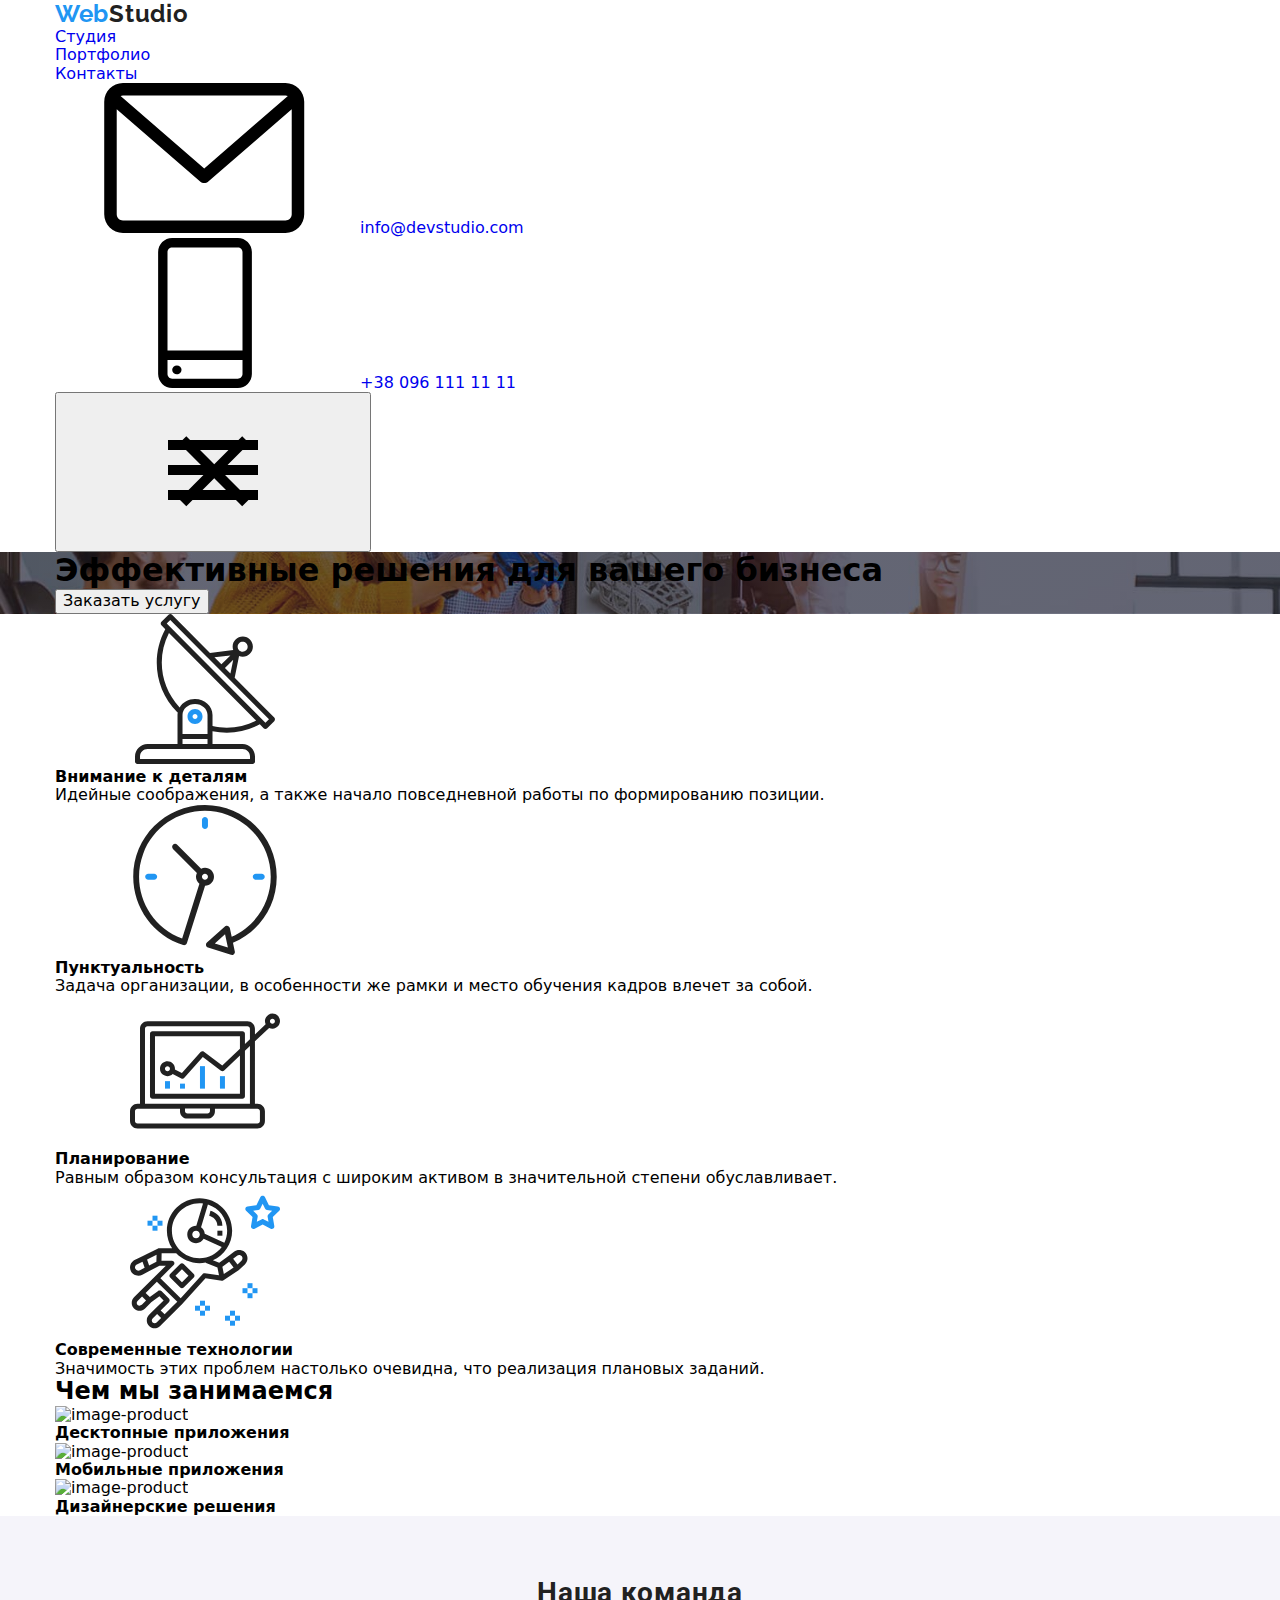
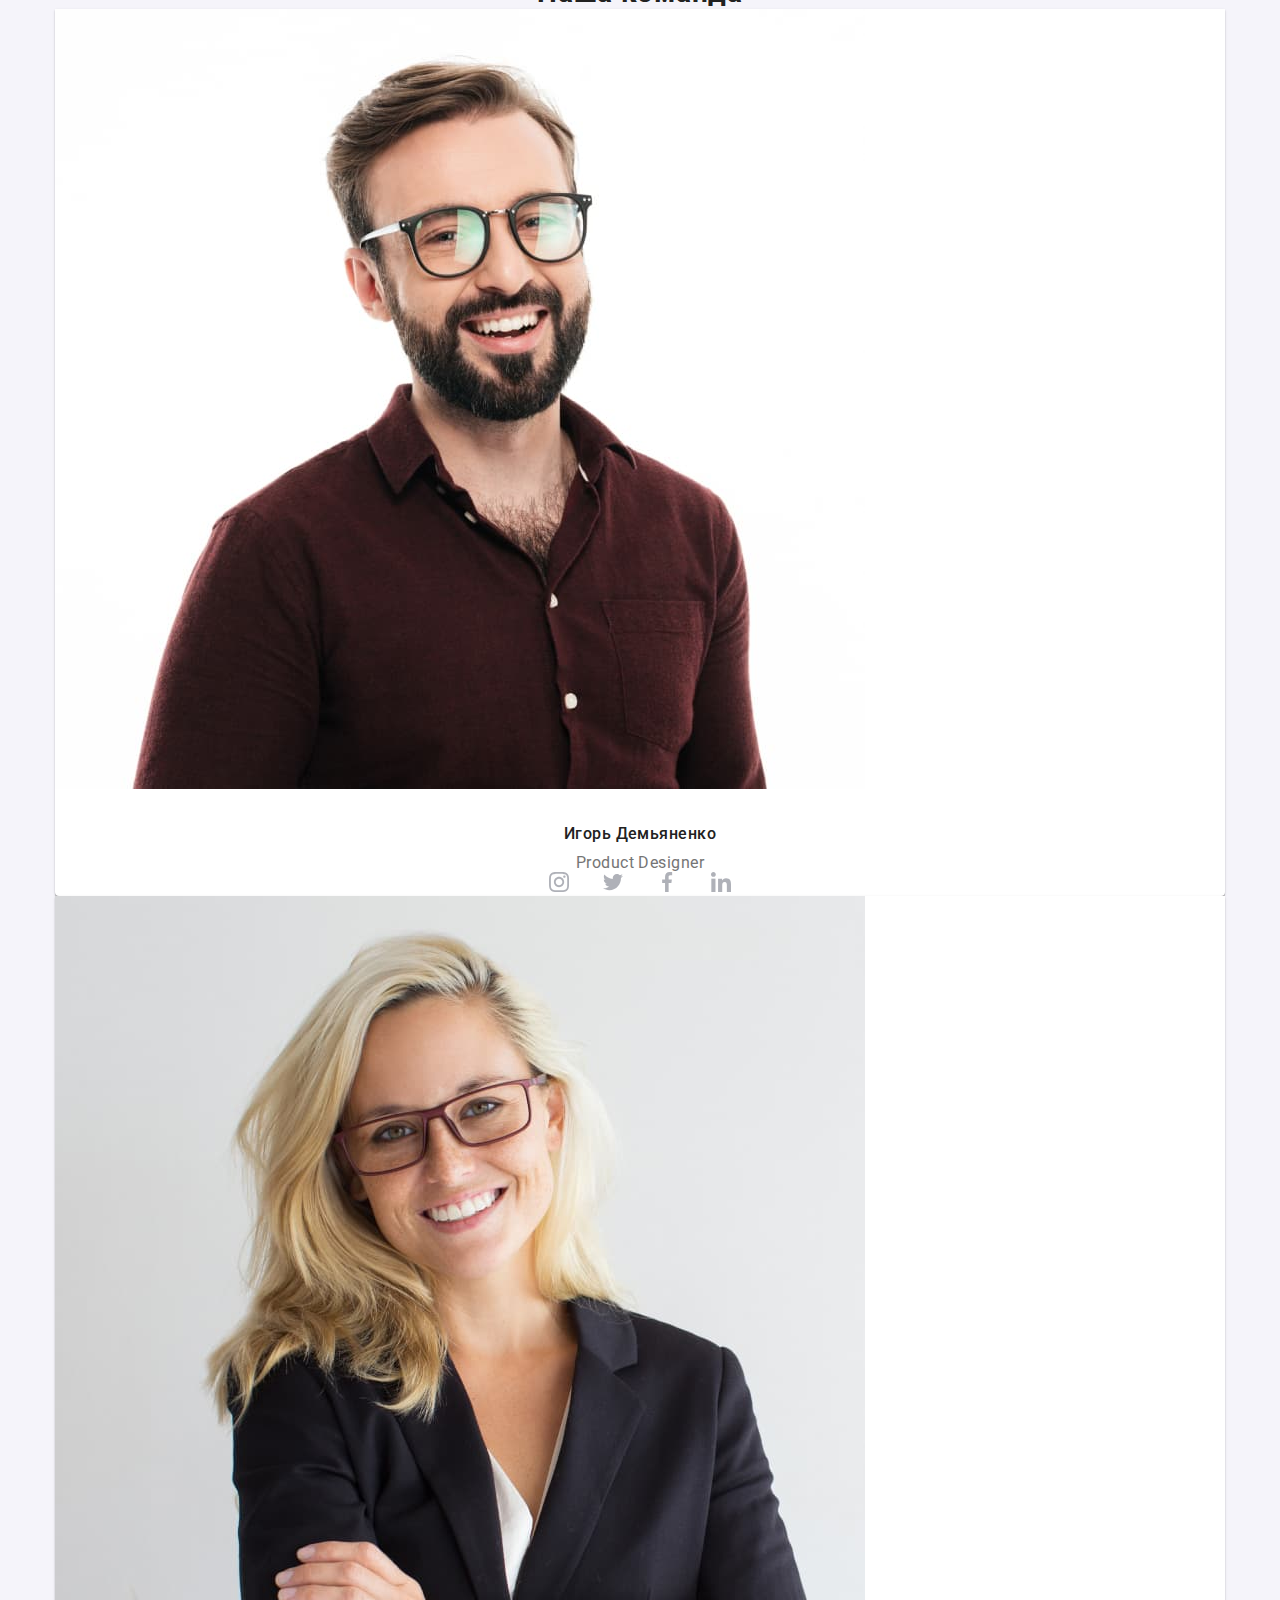
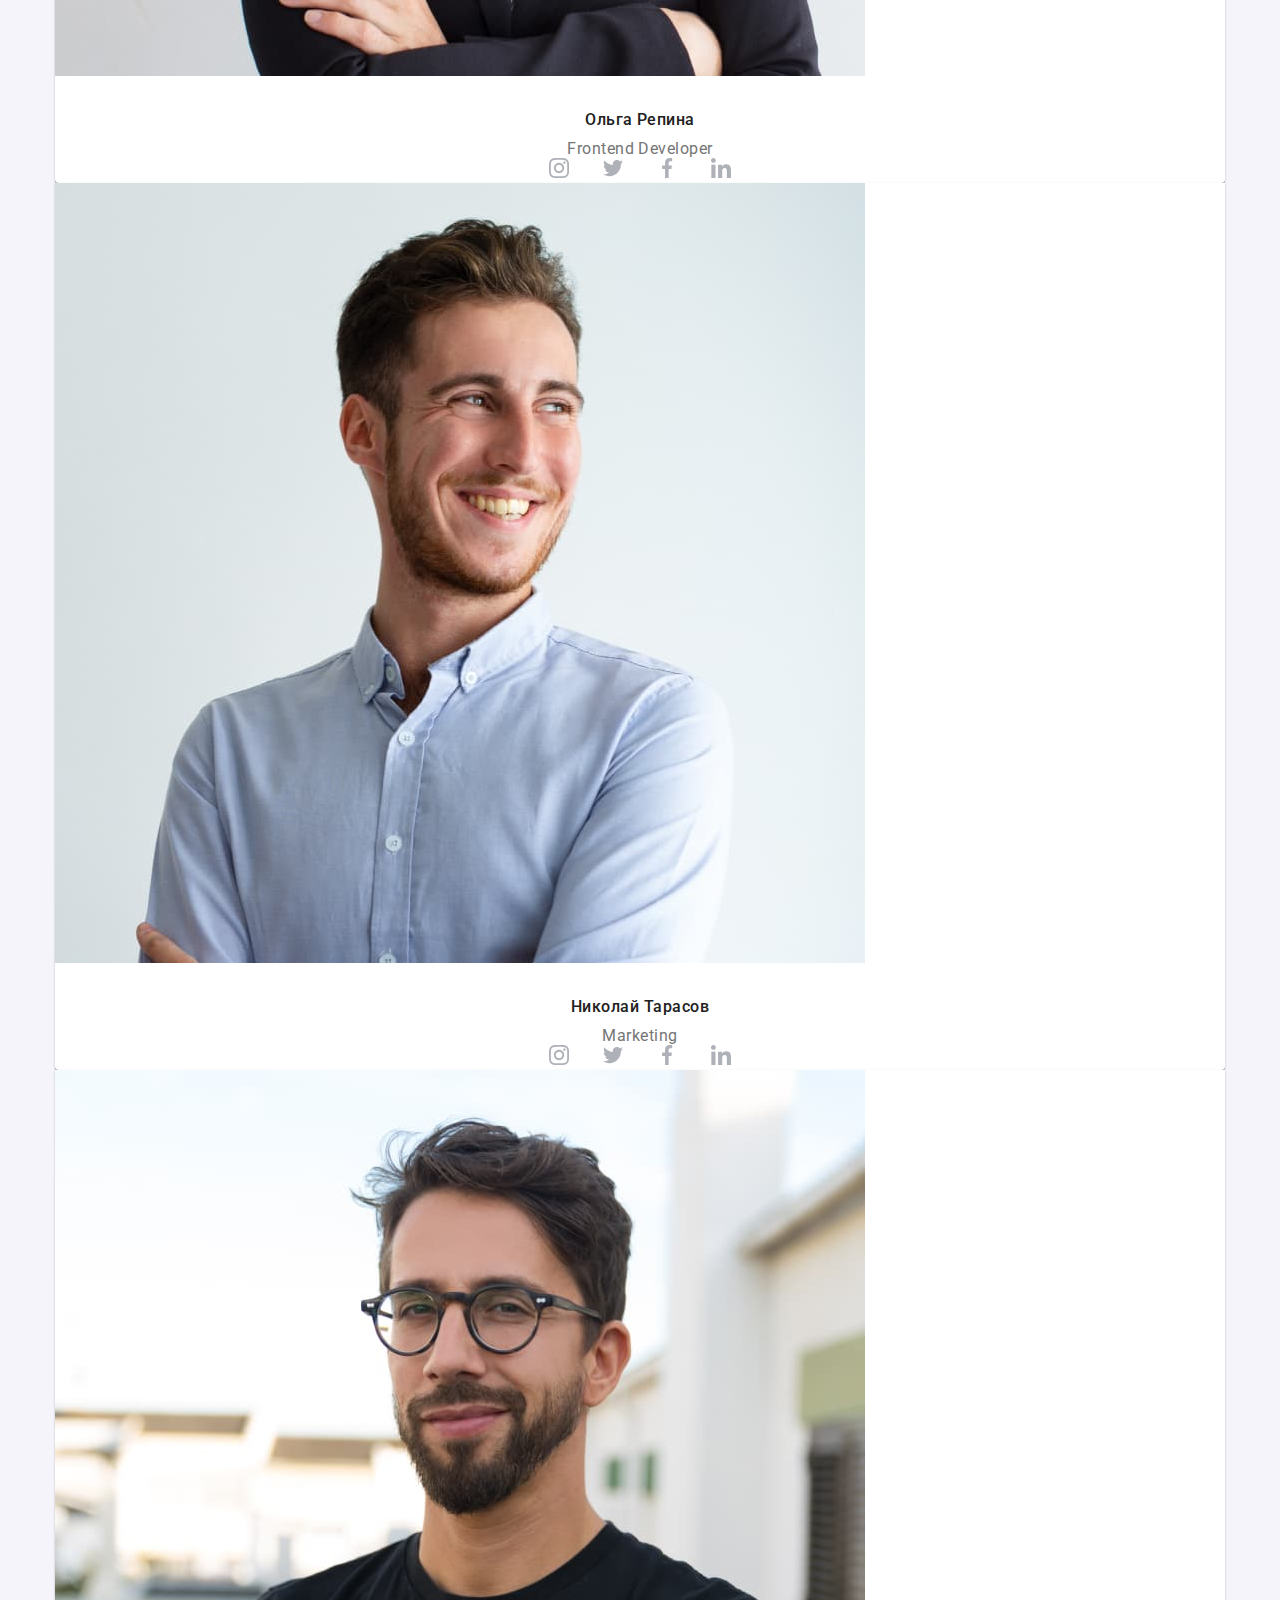
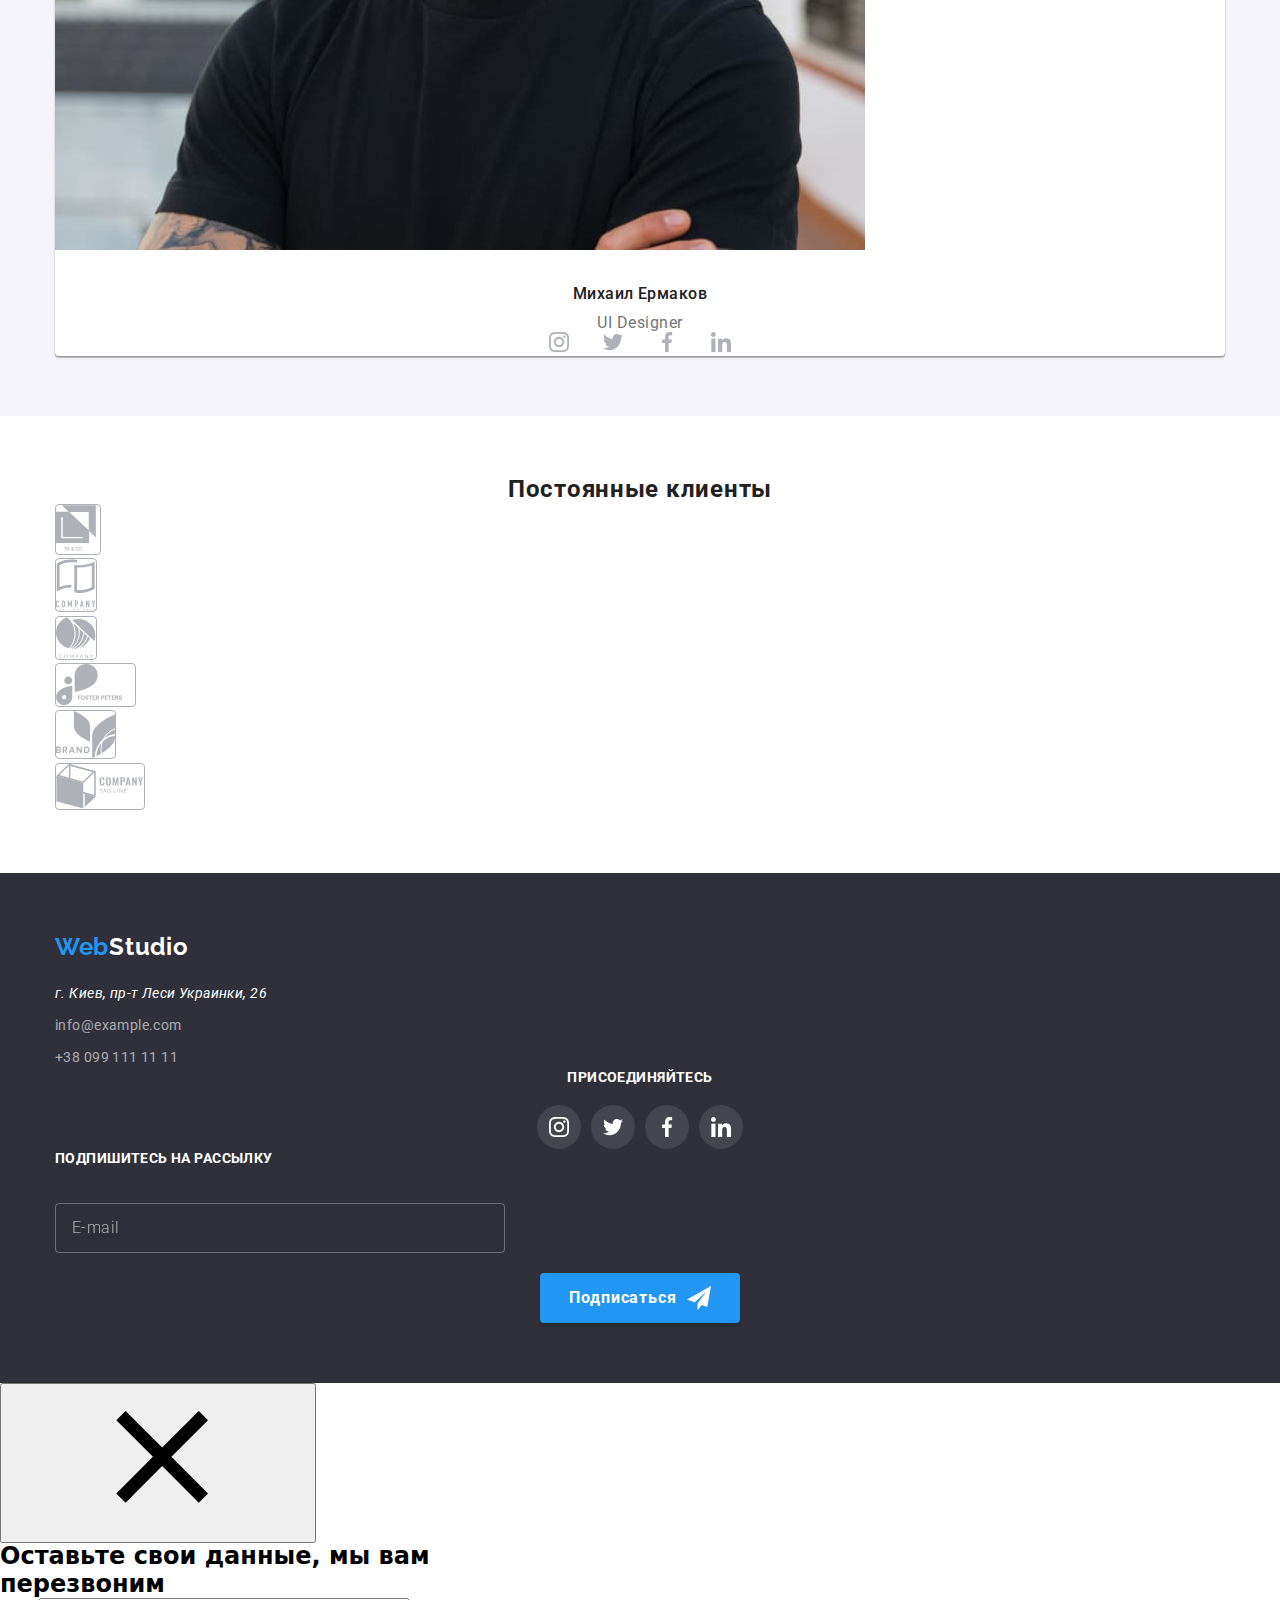
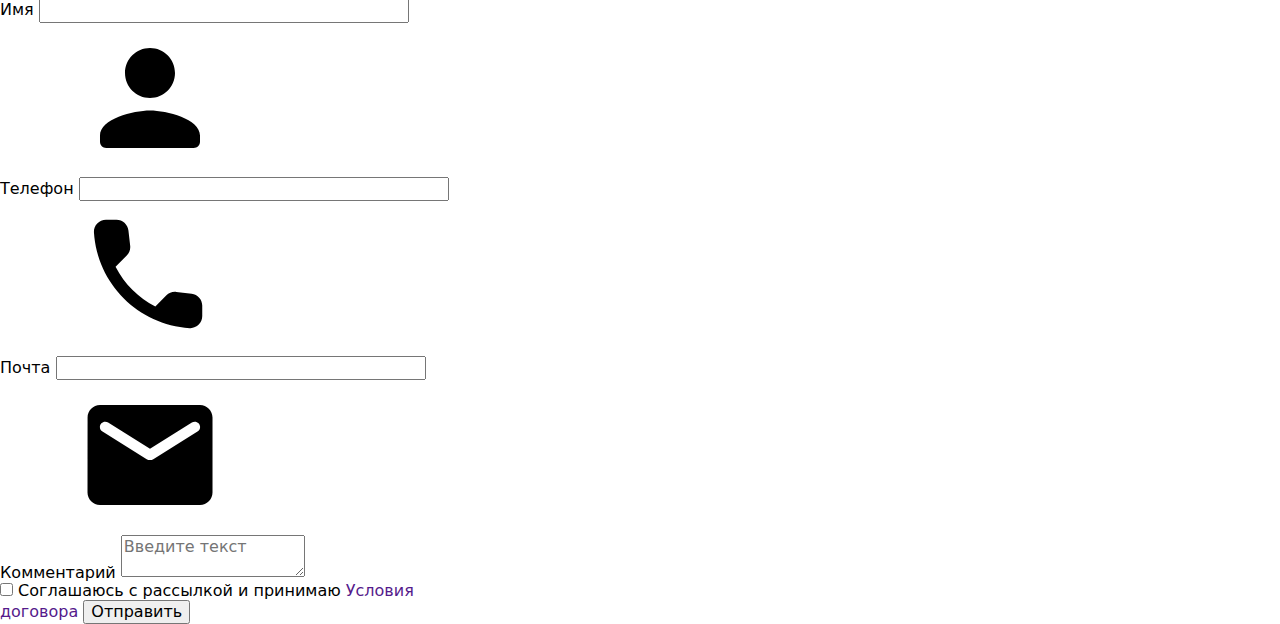
==== commit a977d484: "Додав стилі для clients, footer (tablet)" ====
--- a/index.html
+++ b/index.html
@@ -20,9 +20,9 @@
         <a href="index.html" class="logo-header"><span class="logo-accent">Web</span>Studio</a>
         <div id="myMenu" class="mobile-menu">
           <ul class="link-list">
-            <li><a href="index.html" class="link studio">Студия</a></li>
+            <li><a href="index.html" class="link underline-studio">Студия</a></li>
             <li><a href="portfolio.html" class="link">Портфолио</a></li>
-            <li><a href="index.html" class="link">Контакты</a></li>
+            <li><a href="#" class="link">Контакты</a></li>
           </ul>
           <ul class="contact-list">
             <li class="flex">
@@ -320,10 +320,9 @@
           </ul>
         </div>
         <div class="subscribe">
-
           <label for="subscribe" class="subscribe-label">Подпишитесь на рассылку</label>
 
-          <div class="flex">
+          <div class="subscribe-flex">
             <input type="email" name="subscribe" id="subscribe" placeholder="E-mail" class="subscribe-input">
             <button onclick="myFunction()" class="subscribe-button">
               <span class="subscribe-text">Подписаться</span>
--- a/css/main.min.css
+++ b/css/main.min.css
@@ -1,2 +1,2 @@
-/*! modern-normalize v0.7.0 | MIT License | https://github.com/sindresorhus/modern-normalize */*,*::before,*::after{-webkit-box-sizing:border-box;box-sizing:border-box}:root{-moz-tab-size:4;-o-tab-size:4;tab-size:4}html{line-height:1.15;-webkit-text-size-adjust:100%}body{margin:0}body{font-family:system-ui,-apple-system,"Segoe UI",Roboto,Helvetica,Arial,sans-serif,"Apple Color Emoji","Segoe UI Emoji"}hr{height:0}abbr[title]{-webkit-text-decoration:underline dotted;text-decoration:underline dotted}b,strong{font-weight:bolder}code,kbd,samp,pre{font-family:ui-monospace, SFMono-Regular, Consolas, "Liberation Mono", Menlo, monospace;font-size:1em}small{font-size:80%}sub,sup{font-size:75%;line-height:0;position:relative;vertical-align:baseline}sub{bottom:-0.25em}sup{top:-0.5em}button,input,optgroup,select,textarea{font-family:inherit;font-size:100%;line-height:1.15;margin:0}button,select{text-transform:none}button,[type="button"],[type="reset"],[type="submit"]{-webkit-appearance:button}button::-moz-focus-inner,[type="button"]::-moz-focus-inner,[type="reset"]::-moz-focus-inner,[type="submit"]::-moz-focus-inner{border-style:none;padding:0}button:-moz-focusring,[type="button"]:-moz-focusring,[type="reset"]:-moz-focusring,[type="submit"]:-moz-focusring{outline:1px dotted ButtonText}legend{padding:0}progress{vertical-align:baseline}[type="number"]::-webkit-inner-spin-button,[type="number"]::-webkit-outer-spin-button{height:auto}[type="search"]{-webkit-appearance:textfield;outline-offset:-2px}[type="search"]::-webkit-search-decoration{-webkit-appearance:none}::-webkit-file-upload-button{-webkit-appearance:button;font:inherit}summary{display:list-item}body{margin:0;padding:0}ul,li{list-style:none;margin:0;padding:0}a,a:visited{text-decoration:none}h1,h2,h4,p{margin:0;padding:0}.container{padding:0 15px;margin-left:auto;margin-right:auto}@media screen and (min-width: 480px){.container{width:480px}}@media screen and (min-width: 768px){.container{width:768px}}@media screen and (min-width: 1200px){.container{width:1200px}}@media screen and (max-width: 767px){.navigation-header{height:60px;display:-webkit-box;display:-ms-flexbox;display:flex;-webkit-box-align:center;-ms-flex-align:center;align-items:center;-webkit-box-pack:justify;-ms-flex-pack:justify;justify-content:space-between}.drop-menu{padding:0;width:40px;height:40px;background-color:Transparent;border:none}.drop-menu svg{width:40px;height:40px;fill:#000}.drop-menu:active{margin:0;padding:0}.drop-menu:active svg .icon-open{fill:#2196F3}.drop-menu:active svg .icon-close{fill:#2196F3}.icon-open{display:block}.icon-close{display:none}.is-open .icon-open{display:none}.is-open .icon-close{display:block;fill:#2196F3}.header{position:relative}.mobile-menu{display:none;position:absolute;top:60px;left:0;right:0;padding:60px 0;background:#fff;border-top:1px solid #ECECEC}.mobile-menu.is-open{display:block}.link-list li:not(:last-child){margin-bottom:40px}.mobile-menu li{text-align:center}.mobile-menu .link{font-family:Roboto;font-size:18px;font-weight:500;line-height:21px;letter-spacing:0.02em;color:#212121}.mobile-menu .link:hover{color:#2196F3}.link-list .studio{color:#2196F3}.link-list .studio:after{content:'';display:block;background:#2196F3;border-radius:2px;margin-left:auto;margin-right:auto;width:61px;height:4px;margin-top:8px}.contact-list{margin-top:60px}.contact-list li:not(:first-child){margin-top:16px}.contact-list .flex{display:-webkit-box;display:-ms-flexbox;display:flex;-webkit-box-align:center;-ms-flex-align:center;align-items:center;-webkit-box-pack:center;-ms-flex-pack:center;justify-content:center}.contact-list .icon-mail{width:16px;height:12px;fill:#757575;margin-right:10px}.contact-list .icon-phone{width:10px;height:15px;fill:#757575;margin-right:10px}.contact-list .link{font-family:Roboto;font-style:normal;font-weight:500;font-size:18px;line-height:21px;letter-spacing:0.02em;color:#757575}.contact-list .flex:hover .icon-mail{fill:#2196F3}.contact-list .flex:hover .icon-phone{fill:#2196F3}}.logo-header{font-family:Raleway;font-style:normal;font-weight:700;font-size:24px;line-height:28px;letter-spacing:0.03em;color:#212121}.logo-header .logo-accent{color:#2196F3}.logo-header:visited{color:#212121}.logo-header:visited .logo-accent{color:#2196F3}.logo-footer{font-family:Raleway;font-style:normal;font-weight:700;font-size:24px;line-height:28px;letter-spacing:0.03em;color:#FFFFFF}.logo-footer .logo-accent{color:#2196F3}.logo-footer:visited{color:#ffffff}.logo-footer:visited .logo-accent{color:#2196F3}@media screen and (max-width: 767px){.text-center{text-align:center}}.footer{padding:60px 0;background:#2F303A}.address-container{margin-top:20px}.address-item:not(:first-child){margin-top:8px}.address{font-family:Roboto;font-size:14px;line-height:24px;letter-spacing:0.03em;color:#FFFFFF}.footer-contact-link{font-family:Roboto;font-size:14px;line-height:24px;letter-spacing:0.03em;color:rgba(255,255,255,0.6)}.welcome-footer{font-family:Roboto;font-weight:700;font-size:14px;line-height:16px;text-align:center;letter-spacing:0.03em;text-transform:uppercase;color:#FFFFFF}.soclink-item:not(:last-child){margin-right:10px}.footer-soclink-list{display:-webkit-box;display:-ms-flexbox;display:flex;-webkit-box-pack:center;-ms-flex-pack:center;justify-content:center;margin-top:20px}.footer-soclink-bg{display:-webkit-box;display:-ms-flexbox;display:flex;-webkit-box-align:center;-ms-flex-align:center;align-items:center;-webkit-box-pack:center;-ms-flex-pack:center;justify-content:center;width:44px;height:44px;background:rgba(255,255,255,0.1);border-radius:50%}.footer-soclink{width:20px;height:20px;fill:#ffffff}.subscribe-label{font-family:Roboto;font-weight:700;font-size:14px;line-height:16px;letter-spacing:0.03em;text-transform:uppercase;color:#FFFFFF}.subscribe-input{margin-top:35px;padding-left:16px;font-weight:300;font-family:Roboto;line-height:20px;color:rgba(255,255,255,0.6);background-color:transparent;border:1px solid rgba(255,255,255,0.3);-webkit-box-sizing:border-box;box-sizing:border-box;-webkit-filter:drop-shadow(0px 4px 4px rgba(0,0,0,0.15));filter:drop-shadow(0px 4px 4px rgba(0,0,0,0.15));border-radius:4px}.subscribe-input::-webkit-input-placeholder{font-family:Roboto;line-height:20px;display:-webkit-box;display:flex;-webkit-box-align:center;align-items:center;letter-spacing:0.03em;color:rgba(255,255,255,0.6)}.subscribe-input:-ms-input-placeholder{font-family:Roboto;line-height:20px;display:-ms-flexbox;display:flex;-ms-flex-align:center;align-items:center;letter-spacing:0.03em;color:rgba(255,255,255,0.6)}.subscribe-input::-ms-input-placeholder{font-family:Roboto;line-height:20px;display:-ms-flexbox;display:flex;-ms-flex-align:center;align-items:center;letter-spacing:0.03em;color:rgba(255,255,255,0.6)}.subscribe-input::placeholder{font-family:Roboto;line-height:20px;display:-webkit-box;display:-ms-flexbox;display:flex;-webkit-box-align:center;-ms-flex-align:center;align-items:center;letter-spacing:0.03em;color:rgba(255,255,255,0.6)}.subscribe-button{margin-left:auto;margin-right:auto;margin-top:20px;display:inline-block;width:200px;height:50px;background:#2196F3;-webkit-box-shadow:0px 4px 4px rgba(0,0,0,0.15);box-shadow:0px 4px 4px rgba(0,0,0,0.15);border-radius:4px;border-style:none;font-family:Roboto;font-weight:700;font-size:16px;line-height:30px;display:-webkit-box;display:-ms-flexbox;display:flex;-webkit-box-align:center;-ms-flex-align:center;align-items:center;-webkit-box-pack:center;-ms-flex-pack:center;justify-content:center;letter-spacing:0.06em;color:#FFFFFF}.icon-send{margin-left:10px;width:24px;height:24px}@media screen and (max-width: 767px){.address-item{text-align:center}.soclink-info,.subscribe{margin-top:60px}.subscribe-input{width:100%;height:50px}}@media screen and (min-width: 480px){.subscribe-input{width:450px;height:50px}}@media screen and (max-width: 1199px){.subscribe-input{margin-top:35px}.subscribe-label{display:-webkit-box;display:-ms-flexbox;display:flex;-webkit-box-pack:center;-ms-flex-pack:center;justify-content:center}}.hero{background-image:-webkit-gradient(linear, left top, left bottom, from(rgba(47,48,58,0.4)), to(rgba(47,48,58,0.4))),url("../img/hero/hero-image.jpg");background-image:linear-gradient(rgba(47,48,58,0.4), rgba(47,48,58,0.4)),url("../img/hero/hero-image.jpg");background-repeat:no-repeat;background-size:cover;background-position:center}@media screen and (max-width: 767px){.hero{padding:118px 0}.h1-hero{margin:auto;width:360px;font-family:Roboto;font-weight:900;font-size:26px;line-height:42px;text-align:center;letter-spacing:0.06em;text-transform:uppercase;color:#FFFFFF}.button-hero{display:block;margin-top:30px;width:200px;height:50px;margin-left:auto;margin-right:auto;font-family:Roboto;font-style:normal;font-weight:bold;font-size:16px;line-height:30px;letter-spacing:0.06em;text-align:center;color:#FFFFFF;background:#2196F3;-webkit-box-shadow:0px 4px 4px rgba(0,0,0,0.15);box-shadow:0px 4px 4px rgba(0,0,0,0.15);border-radius:4px}}@media screen and (max-width: 767px){.features{padding:60px 0}.features-item:not(:last-child){margin-bottom:30px}.icon-background{background:#F5F4FA;border-radius:4px;padding:25px 0}.icon-background .icon{display:block;width:70px;height:70px;margin:auto}.h4-features{margin-top:30px;text-align:center;font-family:Roboto;font-weight:700;font-size:14px;line-height:16px;letter-spacing:0.03em;text-transform:uppercase;color:#212121}.p-features{margin-top:10px;font-family:Roboto;font-weight:400;font-size:14px;line-height:24px;letter-spacing:0.03em;color:#757575}}@media screen and (max-width: 767px){.product{display:none}}.team{padding:60px 0;background-color:#F5F4FA}.h2-team{font-family:Roboto;font-weight:700;font-size:28px;line-height:33px;text-align:center;letter-spacing:0.03em;color:#212121}.team-card{background:#FFFFFF;-webkit-box-shadow:0px 1px 3px rgba(0,0,0,0.12),0px 1px 1px rgba(0,0,0,0.14),0px 2px 1px rgba(0,0,0,0.2);box-shadow:0px 1px 3px rgba(0,0,0,0.12),0px 1px 1px rgba(0,0,0,0.14),0px 2px 1px rgba(0,0,0,0.2);border-radius:0px 0px 4px 4px}.card-name{font-family:Roboto;font-weight:500;font-size:16px;line-height:19px;text-align:center;letter-spacing:0.03em;color:#212121;margin-top:30px}.card-desc{font-family:Roboto;font-size:16px;line-height:19px;text-align:center;letter-spacing:0.03em;color:#757575;margin-top:10px}.soclink-list{display:-webkit-box;display:-ms-flexbox;display:flex;-webkit-box-pack:center;-ms-flex-pack:center;justify-content:center}.soclink-bg{width:44px;height:44px;padding:12px}.soclink{width:20px;height:20px;fill:#AFB1B8}@media screen and (max-width: 1199px){.h2-team{margin-bottom:30px}}@media screen and (max-width: 767px){.team-card:not(:last-child){margin-bottom:30px}.soclink-list{margin-top:16px}}.team-card{margin-left:auto;margin-right:auto;padding-bottom:24px;width:100%}.team-card img{display:block;width:100%}@media screen and (min-width: 480px){.team-card{margin-left:auto;margin-right:auto;padding-bottom:24px;width:450px img;width-display:block;width-width:100%;width-height:460px}}.clients{padding:60px 0}.h2-clients{font-family:Roboto;font-weight:700;text-align:center;letter-spacing:0.03em;color:#212121}.clients-list{display:-webkit-box;display:-ms-flexbox;display:flex;-ms-flex-wrap:wrap;flex-wrap:wrap}.client-link{display:-webkit-inline-box;display:-ms-inline-flexbox;display:inline-flex;-webkit-box-align:center;-ms-flex-align:center;align-items:center;-webkit-box-pack:center;-ms-flex-pack:center;justify-content:center;border:1px solid #AFB1B8;border-radius:4px;-webkit-transition:500ms;transition:500ms;-webkit-transition-timing-function:cubic-bezier(0.4, 0, 0.2, 1);transition-timing-function:cubic-bezier(0.4, 0, 0.2, 1)}.client-icon-fill{fill:#AFB1B8;-webkit-transition:500ms;transition:500ms;-webkit-transition-timing-function:cubic-bezier(0.4, 0, 0.2, 1);transition-timing-function:cubic-bezier(0.4, 0, 0.2, 1)}.clients-item:hover .client-link{border-color:#2196F3;-webkit-transition:500ms;transition:500ms;-webkit-transition-timing-function:cubic-bezier(0.4, 0, 0.2, 1);transition-timing-function:cubic-bezier(0.4, 0, 0.2, 1)}.clients-item:hover .client-icon-fill{-webkit-transition:500ms;transition:500ms;-webkit-transition-timing-function:cubic-bezier(0.4, 0, 0.2, 1);transition-timing-function:cubic-bezier(0.4, 0, 0.2, 1);fill:#2196f3}.client-icon-1{width:44px;height:49px;fill:#afb1b8}.client-icon-2{width:40px;height:52px;fill:#afb1b8}.client-icon-3{width:40px;height:42px;fill:#afb1b8}.client-icon-4{width:79px;height:42px;fill:#afb1b8}.client-icon-5{width:59px;height:47px;fill:#afb1b8}.client-icon-6{width:88px;height:45px;fill:#afb1b8}@media screen and (max-width: 1199px){.h2-clients{margin-bottom:30px;font-size:28px;line-height:33px}}@media screen and (max-width: 767px){.clients-item{margin-bottom:30px;width:calc((100% - 15px*2) / 2)}.client-link{height:90px;width:100%}.clients-item:nth-child(2n+1){margin-right:15px}.clients-item:nth-child(2n){margin-left:15px}.clients-item:nth-child(5){margin-bottom:0}.clients-item:nth-child(6){margin-bottom:0}}@media screen and (max-width: 1199px){.is-hidden{visibility:hidden;opacity:0;pointer-events:none;-webkit-transition:500ms;transition:500ms;-webkit-transition-timing-function:cubic-bezier(0.4, 0, 0.2, 1);transition-timing-function:cubic-bezier(0.4, 0, 0.2, 1)}.backdrop{position:fixed;top:0;left:0;bottom:0;right:0;overflow-y:scroll;padding:93px 15px;background:rgba(0,0,0,0.2);z-index:1;-webkit-transition:500ms;transition:500ms;-webkit-transition-timing-function:cubic-bezier(0.4, 0, 0.2, 1);transition-timing-function:cubic-bezier(0.4, 0, 0.2, 1)}.close-btn{width:30px;height:30px;margin:8px;float:right;background:#fff;border:1px solid rgba(0,0,0,0.1);border-radius:50%;padding:5px}.icon-close-form{width:18px;height:18px}.icon-close-form:hover{fill:#2196F3}.modal{position:absolute;left:50%;-webkit-transform:translateX(-50%);transform:translateX(-50%);overflow-y:scroll;width:450px;height:auto;background-color:#fff;-webkit-box-shadow:0px 1px 3px rgba(0,0,0,0.12),0px 1px 1px rgba(0,0,0,0.14),0px 2px 1px rgba(0,0,0,0.2);box-shadow:0px 1px 3px rgba(0,0,0,0.12),0px 1px 1px rgba(0,0,0,0.14),0px 2px 1px rgba(0,0,0,0.2);border-radius:4px;-webkit-transition:500ms;transition:500ms;-webkit-transition-timing-function:cubic-bezier(0.4, 0, 0.2, 1);transition-timing-function:cubic-bezier(0.4, 0, 0.2, 1)}.form-container{max-width:448px;margin-left:auto;margin-right:auto;padding:40px 40px}.form-title{margin:0;margin-bottom:12px;text-align:center;font-weight:700;line-height:23px;font-size:20px;letter-spacing:0.03em;text-align:center;color:#212121}.form-flex{display:-webkit-box;display:-ms-flexbox;display:flex;-webkit-box-orient:vertical;-webkit-box-direction:normal;-ms-flex-direction:column;flex-direction:column}.form-label{margin-bottom:4px;font-size:12px;letter-spacing:0.01em;line-height:14px;color:#757575}.form-input{margin:auto;padding-left:42px;height:40px;width:370px;border:1px solid rgba(33,33,33,0.2);-webkit-box-sizing:border-box;box-sizing:border-box;border-radius:4px}.form-input:focus{border-radius:4px;border:1px solid #2196F3;outline:none}.icon-field{position:relative}.icon-form{position:absolute;width:18px;height:18px;left:12px;bottom:11px}.form-input:focus+.icon-form{fill:#2196F3}.icon-field:not(:first-child){margin-top:10px}.form-textarea{height:120px;border:1px solid rgba(33,33,33,0.2);-webkit-box-sizing:border-box;box-sizing:border-box;border-radius:4px;padding:12px 16px;color:#757575}.form-textarea:focus{border:1px solid #2196f3;outline:none}.form-textarea .form-textarea::-webkit-input-placeholder{font-family:Roboto;font-size:14px;line-height:16px;letter-spacing:0.01em;color:rgba(117,117,117,0.5)}.form-textarea .form-textarea:-ms-input-placeholder{font-family:Roboto;font-size:14px;line-height:16px;letter-spacing:0.01em;color:rgba(117,117,117,0.5)}.form-textarea .form-textarea::-ms-input-placeholder{font-family:Roboto;font-size:14px;line-height:16px;letter-spacing:0.01em;color:rgba(117,117,117,0.5)}.form-textarea .form-textarea::placeholder{font-family:Roboto;font-size:14px;line-height:16px;letter-spacing:0.01em;color:rgba(117,117,117,0.5)}.a-checkbox{-webkit-text-decoration-line:underline;text-decoration-line:underline;color:#2196F3}.btn-submit{display:block;margin-top:30px;width:200px;height:50px;background:#188CE8;-webkit-box-shadow:0px 4px 4px rgba(0,0,0,0.15);box-shadow:0px 4px 4px rgba(0,0,0,0.15);border-radius:4px;font-family:Roboto;font-weight:700;font-size:16px;line-height:30px;text-align:center;letter-spacing:0.06em;color:#FFFFFF;margin-left:auto;margin-right:auto}.field{display:-webkit-box;display:-ms-flexbox;display:flex;-webkit-box-align:center;-ms-flex-align:center;align-items:center;margin-top:20px;font-family:Roboto;font-size:12px;line-height:14px;letter-spacing:0.03em;color:#757575}.checkbox{-webkit-appearance:none;-moz-appearance:none;appearance:none;position:absolute}.icon-checkbox{display:inline-block;width:16px;height:15px;margin-right:6px;background-image:url("../IMG/svg/icon-checkbox.svg")}.label{font-weight:400;font-size:12px;line-height:14px;letter-spacing:0.03em;letter-spacing:0.03em;color:#757575}.checkbox:checked+.icon-checkbox{border-color:transparent;background-color:#2196F3;background-image:url("../IMG/svg/icon-check.svg");background-size:contain;background-origin:border-box}}
+/*! modern-normalize v0.7.0 | MIT License | https://github.com/sindresorhus/modern-normalize */*,*::before,*::after{-webkit-box-sizing:border-box;box-sizing:border-box}:root{-moz-tab-size:4;-o-tab-size:4;tab-size:4}html{line-height:1.15;-webkit-text-size-adjust:100%}body{margin:0}body{font-family:system-ui,-apple-system,"Segoe UI",Roboto,Helvetica,Arial,sans-serif,"Apple Color Emoji","Segoe UI Emoji"}hr{height:0}abbr[title]{-webkit-text-decoration:underline dotted;text-decoration:underline dotted}b,strong{font-weight:bolder}code,kbd,samp,pre{font-family:ui-monospace, SFMono-Regular, Consolas, "Liberation Mono", Menlo, monospace;font-size:1em}small{font-size:80%}sub,sup{font-size:75%;line-height:0;position:relative;vertical-align:baseline}sub{bottom:-0.25em}sup{top:-0.5em}button,input,optgroup,select,textarea{font-family:inherit;font-size:100%;line-height:1.15;margin:0}button,select{text-transform:none}button,[type="button"],[type="reset"],[type="submit"]{-webkit-appearance:button}button::-moz-focus-inner,[type="button"]::-moz-focus-inner,[type="reset"]::-moz-focus-inner,[type="submit"]::-moz-focus-inner{border-style:none;padding:0}button:-moz-focusring,[type="button"]:-moz-focusring,[type="reset"]:-moz-focusring,[type="submit"]:-moz-focusring{outline:1px dotted ButtonText}legend{padding:0}progress{vertical-align:baseline}[type="number"]::-webkit-inner-spin-button,[type="number"]::-webkit-outer-spin-button{height:auto}[type="search"]{-webkit-appearance:textfield;outline-offset:-2px}[type="search"]::-webkit-search-decoration{-webkit-appearance:none}::-webkit-file-upload-button{-webkit-appearance:button;font:inherit}summary{display:list-item}body{margin:0;padding:0}ul,li{list-style:none;margin:0;padding:0}a,a:visited{text-decoration:none}h1,h2,h4,p{margin:0;padding:0}.container{padding:0 15px;margin-left:auto;margin-right:auto}@media screen and (min-width: 480px){.container{width:480px}}@media screen and (min-width: 768px){.container{width:768px}}@media screen and (min-width: 1200px){.container{width:1200px}}@media screen and (max-width: 767px){.navigation-header{height:60px;display:-webkit-box;display:-ms-flexbox;display:flex;-webkit-box-align:center;-ms-flex-align:center;align-items:center;-webkit-box-pack:justify;-ms-flex-pack:justify;justify-content:space-between}.drop-menu{padding:0;width:40px;height:40px;background-color:Transparent;border:none}.drop-menu svg{width:40px;height:40px;fill:#000}.drop-menu:active{margin:0;padding:0}.drop-menu:active svg .icon-open{fill:#2196F3}.drop-menu:active svg .icon-close{fill:#2196F3}.icon-open{display:block}.icon-close{display:none}.is-open .icon-open{display:none}.is-open .icon-close{display:block;fill:#2196F3}.header{position:relative}.mobile-menu{display:none;position:absolute;z-index:2;top:60px;left:0;right:0;padding:60px 0;background:#fff;border-top:1px solid #ECECEC}.mobile-menu.is-open{display:block}.link-list li:not(:last-child){margin-bottom:40px}.mobile-menu li{text-align:center}.mobile-menu .link{font-family:Roboto;font-size:18px;font-weight:500;line-height:21px;letter-spacing:0.02em;color:#212121}.mobile-menu .link:hover{color:#2196F3}.link-list .underline-studio{color:#2196F3}.link-list .underline-studio:after{content:'';display:block;background:#2196F3;border-radius:2px;margin-left:auto;margin-right:auto;width:61px;height:4px;margin-top:8px}.link-list .underline-portfolio{color:#2196F3}.link-list .underline-portfolio:after{content:'';display:block;background:#2196F3;border-radius:2px;margin-left:auto;margin-right:auto;width:97px;height:4px;margin-top:8px}.contact-list{margin-top:60px}.contact-list li:not(:first-child){margin-top:16px}.contact-list .flex{display:-webkit-box;display:-ms-flexbox;display:flex;-webkit-box-align:center;-ms-flex-align:center;align-items:center;-webkit-box-pack:center;-ms-flex-pack:center;justify-content:center}.contact-list .icon-mail{width:16px;height:12px;fill:#757575;margin-right:10px}.contact-list .icon-phone{width:10px;height:15px;fill:#757575;margin-right:10px}.contact-list .link{font-family:Roboto;font-style:normal;font-weight:500;font-size:18px;line-height:21px;letter-spacing:0.02em;color:#757575}.contact-list .flex:hover .icon-mail{fill:#2196F3}.contact-list .flex:hover .icon-phone{fill:#2196F3}}@media screen and (min-width: 768px) and (max-width: 1199px){.drop-menu{display:none}.navigation-header{display:-webkit-box;display:-ms-flexbox;display:flex;-webkit-box-align:center;-ms-flex-align:center;align-items:center}.mobile-menu{display:-webkit-box;display:-ms-flexbox;display:flex}.link-list{display:-webkit-box;display:-ms-flexbox;display:flex;-webkit-box-align:center;-ms-flex-align:center;align-items:center;margin-left:88px;margin-right:84px}.link-list li:not(:last-child){margin-right:50px}.link-list .link{display:inline-block;font-family:Roboto;font-weight:500;font-size:14px;line-height:16px;letter-spacing:0.02em;color:#212121;padding:32px 0;height:80px}.link-list .link:hover{color:#2196F3}.link-list .underline-studio{color:#2196F3}.link-list .underline-studio:after{content:'';display:block;background:#2196F3;border-radius:2px;height:4px;margin-top:28px}.contact-list{height:80px;padding:21px 0}.contact-list .flex{display:-webkit-box;display:-ms-flexbox;display:flex}.contact-list .flex:not(:last-child){margin-bottom:10px}.contact-list .flex:hover .icon-mail{fill:#2196F3}.contact-list .flex:hover .icon-phone{fill:#2196F3}.contact-list .flex:hover .link{color:#2196F3}.contact-list .icon-mail{width:16px;height:12px;fill:#757575;margin-right:10px}.contact-list .icon-phone{width:10px;height:15px;fill:#757575;margin-right:10px}.contact-list .link{font-family:Roboto;font-weight:500;font-size:12px;line-height:14px;letter-spacing:0.02em;color:#757575}}.logo-header{font-family:Raleway;font-style:normal;font-weight:700;font-size:24px;line-height:28px;letter-spacing:0.03em;color:#212121}.logo-header .logo-accent{color:#2196F3}.logo-header:visited{color:#212121}.logo-header:visited .logo-accent{color:#2196F3}.logo-footer{font-family:Raleway;font-style:normal;font-weight:700;font-size:24px;line-height:28px;letter-spacing:0.03em;color:#FFFFFF}.logo-footer .logo-accent{color:#2196F3}.logo-footer:visited{color:#ffffff}.logo-footer:visited .logo-accent{color:#2196F3}@media screen and (max-width: 767px){.text-center{text-align:center}}.footer{padding:60px 0;background:#2F303A}.address-container{margin-top:20px}.address-item:not(:first-child){margin-top:8px}.address{font-family:Roboto;font-size:14px;line-height:24px;letter-spacing:0.03em;color:#FFFFFF}.footer-contact-link{font-family:Roboto;font-size:14px;line-height:24px;letter-spacing:0.03em;color:rgba(255,255,255,0.6)}.welcome-footer{font-family:Roboto;font-weight:700;font-size:14px;line-height:16px;text-align:center;letter-spacing:0.03em;text-transform:uppercase;color:#FFFFFF}.soclink-item:not(:last-child){margin-right:10px}.footer-soclink-list{display:-webkit-box;display:-ms-flexbox;display:flex;-webkit-box-pack:center;-ms-flex-pack:center;justify-content:center;margin-top:20px}.footer-soclink-bg{display:-webkit-box;display:-ms-flexbox;display:flex;-webkit-box-align:center;-ms-flex-align:center;align-items:center;-webkit-box-pack:center;-ms-flex-pack:center;justify-content:center;width:44px;height:44px;background:rgba(255,255,255,0.1);border-radius:50%}.footer-soclink{width:20px;height:20px;fill:#ffffff}.subscribe-label{font-family:Roboto;font-weight:700;font-size:14px;line-height:16px;letter-spacing:0.03em;text-transform:uppercase;color:#FFFFFF}.subscribe-input{margin-top:35px;padding-left:16px;font-weight:300;font-family:Roboto;line-height:20px;color:rgba(255,255,255,0.6);background-color:transparent;border:1px solid rgba(255,255,255,0.3);-webkit-box-sizing:border-box;box-sizing:border-box;-webkit-filter:drop-shadow(0px 4px 4px rgba(0,0,0,0.15));filter:drop-shadow(0px 4px 4px rgba(0,0,0,0.15));border-radius:4px}.subscribe-input::-webkit-input-placeholder{font-family:Roboto;line-height:20px;display:-webkit-box;display:flex;-webkit-box-align:center;align-items:center;letter-spacing:0.03em;color:rgba(255,255,255,0.6)}.subscribe-input:-ms-input-placeholder{font-family:Roboto;line-height:20px;display:-ms-flexbox;display:flex;-ms-flex-align:center;align-items:center;letter-spacing:0.03em;color:rgba(255,255,255,0.6)}.subscribe-input::-ms-input-placeholder{font-family:Roboto;line-height:20px;display:-ms-flexbox;display:flex;-ms-flex-align:center;align-items:center;letter-spacing:0.03em;color:rgba(255,255,255,0.6)}.subscribe-input::placeholder{font-family:Roboto;line-height:20px;display:-webkit-box;display:-ms-flexbox;display:flex;-webkit-box-align:center;-ms-flex-align:center;align-items:center;letter-spacing:0.03em;color:rgba(255,255,255,0.6)}.subscribe-button{margin-left:auto;margin-right:auto;margin-top:20px;display:inline-block;width:200px;height:50px;background:#2196F3;-webkit-box-shadow:0px 4px 4px rgba(0,0,0,0.15);box-shadow:0px 4px 4px rgba(0,0,0,0.15);border-radius:4px;border-style:none;font-family:Roboto;font-weight:700;font-size:16px;line-height:30px;display:-webkit-box;display:-ms-flexbox;display:flex;-webkit-box-align:center;-ms-flex-align:center;align-items:center;-webkit-box-pack:center;-ms-flex-pack:center;justify-content:center;letter-spacing:0.06em;color:#FFFFFF}.icon-send{margin-left:10px;width:24px;height:24px}@media screen and (max-width: 767px){.address-item{text-align:center}.soclink-info,.subscribe{margin-top:60px}.subscribe-input{width:100%;height:50px;margin-left:auto;margin-right:auto}}@media screen and (min-width: 480px){.subscribe-input{width:450px;height:50px}}@media screen and (max-width: 1199px){.subscribe-input{margin-top:35px}.subscribe-label{display:-webkit-box;display:-ms-flexbox;display:flex;-webkit-box-pack:center;-ms-flex-pack:center;justify-content:center}}@media screen and (min-width: 768px) and (max-width: 1199px){.footer .flex{display:-webkit-box;display:-ms-flexbox;display:flex;-ms-flex-wrap:wrap;flex-wrap:wrap}.info{margin-left:60px;margin-right:165px;width:232px;display:-webkit-box;display:-ms-flexbox;display:flex;-webkit-box-orient:vertical;-webkit-box-direction:normal;-ms-flex-direction:column;flex-direction:column;-webkit-box-pack:center;-ms-flex-pack:center;justify-content:center}.info .logo{margin-left:auto;margin-right:auto}.address-container{display:-webkit-box;display:-ms-flexbox;display:flex;-webkit-box-orient:vertical;-webkit-box-direction:normal;-ms-flex-direction:column;flex-direction:column;-webkit-box-align:center;-ms-flex-align:center;align-items:center}.soclink-info{width:206px;height:80px;margin-top:5px}.footer .subscribe{width:450px;height:156px;margin-left:auto;margin-right:auto;margin-top:60px}.subscribe-input{margin-top:20px}}.hero{background-image:-webkit-gradient(linear, left top, left bottom, from(rgba(47,48,58,0.4)), to(rgba(47,48,58,0.4))),url("../img/hero/hero-image.jpg");background-image:linear-gradient(rgba(47,48,58,0.4), rgba(47,48,58,0.4)),url("../img/hero/hero-image.jpg");background-repeat:no-repeat;background-size:cover;background-position:center}@media screen and (max-width: 767px){.hero{padding:118px 0}.h1-hero{margin:auto;width:360px;font-family:Roboto;font-weight:900;font-size:26px;line-height:42px;text-align:center;letter-spacing:0.06em;text-transform:uppercase;color:#FFFFFF}.button-hero{display:block;margin-top:30px;width:200px;height:50px;margin-left:auto;margin-right:auto;font-family:Roboto;font-weight:700;font-size:16px;line-height:30px;letter-spacing:0.06em;text-align:center;color:#FFFFFF;background:#2196F3;-webkit-box-shadow:0px 4px 4px rgba(0,0,0,0.15);box-shadow:0px 4px 4px rgba(0,0,0,0.15);border-radius:4px}}@media screen and (min-width: 768px) and (max-width: 1199px){.hero{padding:118px 0}.h1-hero{margin:auto;width:360px;font-family:Roboto;font-weight:900;font-size:26px;line-height:42px;text-align:center;letter-spacing:0.06em;text-transform:uppercase;color:#FFFFFF}.button-hero{display:block;margin-top:30px;width:200px;height:50px;margin-left:auto;margin-right:auto;font-family:Roboto;font-weight:700;font-size:16px;line-height:30px;letter-spacing:0.06em;text-align:center;color:#FFFFFF;background:#2196F3;-webkit-box-shadow:0px 4px 4px rgba(0,0,0,0.15);box-shadow:0px 4px 4px rgba(0,0,0,0.15);border-radius:4px}}@media screen and (max-width: 767px){.features{padding:60px 0}.features-item:not(:last-child){margin-bottom:30px}.icon-background{background:#F5F4FA;border-radius:4px;padding:25px 0}.icon-background .icon{display:block;width:70px;height:70px;margin:auto}.h4-features{margin-top:30px;text-align:center;font-family:Roboto;font-weight:700;font-size:14px;line-height:16px;letter-spacing:0.03em;text-transform:uppercase;color:#212121}.p-features{margin-top:10px;font-family:Roboto;font-weight:400;font-size:14px;line-height:24px;letter-spacing:0.03em;color:#757575}}@media screen and (min-width: 768px) and (max-width: 1199px){.features{padding:60px 0}.features-set{display:-webkit-box;display:-ms-flexbox;display:flex;-ms-flex-wrap:wrap;flex-wrap:wrap}.features-set .features-item{width:calc((100% - 30px) / 2)}.features-item:nth-child(2n-1){margin-right:30px}.features-item:nth-child(1){margin-bottom:30px}.features-item:nth-child(2){margin-bottom:30px}.icon-background{background:#F5F4FA;border-radius:4px;padding:25px 0}.icon-background .icon{display:block;width:70px;height:70px;margin:auto}.h4-features{margin-top:30px;font-family:Roboto;font-weight:700;font-size:14px;line-height:16px;letter-spacing:0.03em;text-transform:uppercase;color:#212121}.p-features{margin-top:10px;font-family:Roboto;font-weight:400;font-size:14px;line-height:24px;letter-spacing:0.03em;color:#757575}}@media screen and (max-width: 1199px){.product{display:none}}.team{padding:60px 0;background-color:#F5F4FA}.h2-team{font-family:Roboto;font-weight:700;font-size:28px;line-height:33px;text-align:center;letter-spacing:0.03em;color:#212121}.team-card{background:#FFFFFF;-webkit-box-shadow:0px 1px 3px rgba(0,0,0,0.12),0px 1px 1px rgba(0,0,0,0.14),0px 2px 1px rgba(0,0,0,0.2);box-shadow:0px 1px 3px rgba(0,0,0,0.12),0px 1px 1px rgba(0,0,0,0.14),0px 2px 1px rgba(0,0,0,0.2);border-radius:0px 0px 4px 4px}.card-name{font-family:Roboto;font-weight:500;font-size:16px;line-height:19px;text-align:center;letter-spacing:0.03em;color:#212121;margin-top:30px}.card-desc{font-family:Roboto;font-size:16px;line-height:19px;text-align:center;letter-spacing:0.03em;color:#757575;margin-top:10px}.soclink-list{display:-webkit-box;display:-ms-flexbox;display:flex;-webkit-box-pack:center;-ms-flex-pack:center;justify-content:center}.soclink-bg{width:44px;height:44px;padding:12px}.soclink{width:20px;height:20px;fill:#AFB1B8}@media screen and (max-width: 1199px){.h2-team{margin-bottom:30px}}@media screen and (max-width: 767px){.team-card:not(:last-child){margin-bottom:30px}.soclink-list{margin-top:16px}.team-card{margin-left:auto;margin-right:auto;padding-bottom:24px;width:100%}.team-card img{display:block;width:100%}}@media screen and (min-width: 480px) and (max-width: 767px){.team-card{margin-left:auto;margin-right:auto;width:450px}}@media screen and (min-width: 768px) and (max-width: 1199px){.team-list{display:-webkit-box;display:-ms-flexbox;display:flex;-ms-flex-wrap:wrap;flex-wrap:wrap}.team-card{width:calc((100% - 34px)/2)}.team-card img{display:block;width:100%}.team-card:nth-child(2n-1){margin-right:30px}.team-card:nth-child(1){margin-bottom:30px}.team-card:nth-child(2){margin-bottom:30px}.soclink-list{margin-top:16px;margin-bottom:24px}}.clients{padding:60px 0}.h2-clients{font-family:Roboto;font-weight:700;text-align:center;letter-spacing:0.03em;color:#212121}.client-link{display:-webkit-inline-box;display:-ms-inline-flexbox;display:inline-flex;-webkit-box-align:center;-ms-flex-align:center;align-items:center;-webkit-box-pack:center;-ms-flex-pack:center;justify-content:center;border:1px solid #AFB1B8;border-radius:4px;-webkit-transition:500ms;transition:500ms;-webkit-transition-timing-function:cubic-bezier(0.4, 0, 0.2, 1);transition-timing-function:cubic-bezier(0.4, 0, 0.2, 1)}.client-icon-fill{fill:#AFB1B8;-webkit-transition:500ms;transition:500ms;-webkit-transition-timing-function:cubic-bezier(0.4, 0, 0.2, 1);transition-timing-function:cubic-bezier(0.4, 0, 0.2, 1)}.clients-item:hover .client-link{border-color:#2196F3;-webkit-transition:500ms;transition:500ms;-webkit-transition-timing-function:cubic-bezier(0.4, 0, 0.2, 1);transition-timing-function:cubic-bezier(0.4, 0, 0.2, 1)}.clients-item:hover .client-icon-fill{-webkit-transition:500ms;transition:500ms;-webkit-transition-timing-function:cubic-bezier(0.4, 0, 0.2, 1);transition-timing-function:cubic-bezier(0.4, 0, 0.2, 1);fill:#2196f3}.client-icon-1{width:44px;height:49px;fill:#afb1b8}.client-icon-2{width:40px;height:52px;fill:#afb1b8}.client-icon-3{width:40px;height:42px;fill:#afb1b8}.client-icon-4{width:79px;height:42px;fill:#afb1b8}.client-icon-5{width:59px;height:47px;fill:#afb1b8}.client-icon-6{width:88px;height:45px;fill:#afb1b8}@media screen and (max-width: 1199px){.clients-list{display:-webkit-box;display:-ms-flexbox;display:flex;-ms-flex-wrap:wrap;flex-wrap:wrap}.h2-clients{margin-bottom:30px;font-size:28px;line-height:33px}}@media screen and (max-width: 767px){.clients-item{margin-bottom:30px;width:calc((100% - 15px*2) / 2)}.client-link{height:90px;width:100%}.clients-item:nth-child(2n+1){margin-right:15px}.clients-item:nth-child(2n){margin-left:15px}.clients-item:nth-child(5){margin-bottom:0}.clients-item:nth-child(6){margin-bottom:0}}@media screen and (min-width: 768px) and (max-width: 1199px){.client-link{height:90px;width:226px}.clients-item{width:calc((100% - 60px) / 3)}.clients-item:nth-child(1){margin-bottom:30px;margin-right:30px}.clients-item:nth-child(2){margin-bottom:30px;margin-right:30px}.clients-item:nth-child(3){margin-bottom:30px}.clients-item:nth-child(4){margin-right:30px}.clients-item:nth-child(5){margin-right:30px}}.btn-portfolio{display:block;padding:6px 22px;height:38px;background:#F5F4FA;border-radius:4px;font-family:Roboto;font-weight:500;font-size:16px;text-align:center;letter-spacing:0.03em;border-style:none;color:#212121}.btn-portfolio:hover,.btn-portfolio:active{background:#2196F3;color:#FFFFFF;-webkit-box-shadow:0px 3px 1px rgba(0,0,0,0.1),0px 1px 2px rgba(0,0,0,0.08),0px 2px 2px rgba(0,0,0,0.12);box-shadow:0px 3px 1px rgba(0,0,0,0.1),0px 1px 2px rgba(0,0,0,0.08),0px 2px 2px rgba(0,0,0,0.12)}@media screen and (max-width: 767px){.filtres{margin-bottom:40px;display:-webkit-box;display:-ms-flexbox;display:flex;-ms-flex-wrap:wrap;flex-wrap:wrap}.btn-portfolio:not(:last-child){margin-right:8px}.btn-portfolio:nth-child(4){margin-top:15px}.btn-portfolio:nth-child(5){margin-top:15px}}.portfolio{border-top:1px solid #ECECEC;padding:60px 0}.project-card{width:100%;margin-left:auto;margin-right:auto}.project-card:hover{-webkit-box-shadow:0px 1px 1px rgba(0,0,0,0.12),0px 4px 4px rgba(0,0,0,0.06),1px 4px 6px rgba(0,0,0,0.16);box-shadow:0px 1px 1px rgba(0,0,0,0.12),0px 4px 4px rgba(0,0,0,0.06),1px 4px 6px rgba(0,0,0,0.16)}.card-border{padding:20px 24px;border-right:1px solid #EEEEEE;border-bottom:1px solid #EEEEEE;border-left:1px solid #EEEEEE}.portfolio-card-name{font-family:Roboto;font-weight:700;font-size:18px;line-height:36px;letter-spacing:0.06em;color:#212121}.portfolio-card-desc{font-family:Roboto;font-size:16px;line-height:30px;letter-spacing:0.03em;color:#757575}.animation-overlay{position:relative;width:100%;height:294px}.animation-overlay:hover .text{top:0;left:0;opacity:0.9}.animation-overlay .text{z-index:1;position:absolute;top:100%;left:0;opacity:0;pointer-events:none;width:100%;height:100%;padding:70px 24px;background:rgba(33,150,243,0.9);font-family:Roboto;font-size:18px;font-weight:400;line-height:28px;letter-spacing:0.03em;color:#FFFFFF;-webkit-transition:500ms;transition:500ms;-webkit-transition-timing-function:cubic-bezier(0.4, 0, 0.2, 1);transition-timing-function:cubic-bezier(0.4, 0, 0.2, 1)}@media screen and (max-width: 767px){.project-card:not(:last-child){margin-bottom:30px}.img-contain-1{width:100%;height:100%;background:url("../img/projects/mobile/mobile-img(1).jpg");background-size:cover;background-position:center;background-repeat:no-repeat}.img-contain-2{width:100%;height:100%;background:url("../img/projects/mobile/mobile-img(2).jpg");background-size:cover;background-position:center;background-repeat:no-repeat}.img-contain-3{width:100%;height:100%;background:url("../img/projects/mobile/mobile-img(3).jpg");background-size:cover;background-position:center;background-repeat:no-repeat}.img-contain-4{width:100%;height:100%;background:url("../img/projects/mobile/mobile-img(4).jpg");background-size:cover;background-position:center;background-repeat:no-repeat}.img-contain-5{width:100%;height:100%;background:url("../img/projects/mobile/mobile-img(5).jpg");background-size:cover;background-position:center;background-repeat:no-repeat}.img-contain-6{width:100%;height:100%;background:url("../img/projects/mobile/mobile-img(6).jpg");background-size:cover;background-position:center;background-repeat:no-repeat}.img-contain-7{width:100%;height:100%;background:url("../img/projects/mobile/mobile-img(7).jpg");background-size:cover;background-position:center;background-repeat:no-repeat}.img-contain-8{width:100%;height:100%;background:url("../img/projects/mobile/mobile-img(8).jpg");background-size:cover;background-position:center;background-repeat:no-repeat}.img-contain-9{width:100%;height:100%;background:url("../img/projects/mobile/mobile-img(9).jpg");background-size:cover;background-position:center;background-repeat:no-repeat}}@media screen and (min-width: 480px){.project-card{width:450px;height:404px}}@media screen and (max-width: 479px){.modal{width:100%}.form-input{width:100%}}@media screen and (min-width: 480px){.modal{width:450px}.form-input{width:370px}}@media screen and (max-width: 1199px){.is-hidden{visibility:hidden;opacity:0;pointer-events:none;-webkit-transition:500ms;transition:500ms;-webkit-transition-timing-function:cubic-bezier(0.4, 0, 0.2, 1);transition-timing-function:cubic-bezier(0.4, 0, 0.2, 1)}.backdrop{position:fixed;top:0;left:0;bottom:0;right:0;overflow-y:scroll;padding:93px 15px;background:rgba(0,0,0,0.2);z-index:3;-webkit-transition:500ms;transition:500ms;-webkit-transition-timing-function:cubic-bezier(0.4, 0, 0.2, 1);transition-timing-function:cubic-bezier(0.4, 0, 0.2, 1)}.close-btn{width:30px;height:30px;margin:8px;float:right;background:#fff;border:1px solid rgba(0,0,0,0.1);border-radius:50%;padding:5px}.icon-close-form{width:18px;height:18px}.icon-close-form:hover{fill:#2196F3}.modal{position:absolute;left:50%;-webkit-transform:translateX(-50%);transform:translateX(-50%);overflow-y:scroll;height:auto;background-color:#fff;-webkit-box-shadow:0px 1px 3px rgba(0,0,0,0.12),0px 1px 1px rgba(0,0,0,0.14),0px 2px 1px rgba(0,0,0,0.2);box-shadow:0px 1px 3px rgba(0,0,0,0.12),0px 1px 1px rgba(0,0,0,0.14),0px 2px 1px rgba(0,0,0,0.2);border-radius:4px;-webkit-transition:500ms;transition:500ms;-webkit-transition-timing-function:cubic-bezier(0.4, 0, 0.2, 1);transition-timing-function:cubic-bezier(0.4, 0, 0.2, 1)}.form-container{max-width:448px;margin-left:auto;margin-right:auto;padding:40px 40px}.form-title{margin:0;margin-bottom:12px;text-align:center;font-weight:700;line-height:23px;font-size:20px;letter-spacing:0.03em;text-align:center;color:#212121}.form-flex{display:-webkit-box;display:-ms-flexbox;display:flex;-webkit-box-orient:vertical;-webkit-box-direction:normal;-ms-flex-direction:column;flex-direction:column}.form-label{margin-bottom:4px;font-size:12px;letter-spacing:0.01em;line-height:14px;color:#757575}.form-input{margin:auto;padding-left:42px;height:40px;border:1px solid rgba(33,33,33,0.2);-webkit-box-sizing:border-box;box-sizing:border-box;border-radius:4px}.form-input:focus{border-radius:4px;border:1px solid #2196F3;outline:none}.icon-field{position:relative}.icon-form{position:absolute;width:18px;height:18px;left:12px;bottom:11px}.form-input:focus+.icon-form{fill:#2196F3}.icon-field:not(:first-child){margin-top:10px}.form-textarea{height:120px;border:1px solid rgba(33,33,33,0.2);-webkit-box-sizing:border-box;box-sizing:border-box;border-radius:4px;padding:12px 16px;color:#757575}.form-textarea:focus{border:1px solid #2196f3;outline:none}.form-textarea .form-textarea::-webkit-input-placeholder{font-family:Roboto;font-size:14px;line-height:16px;letter-spacing:0.01em;color:rgba(117,117,117,0.5)}.form-textarea .form-textarea:-ms-input-placeholder{font-family:Roboto;font-size:14px;line-height:16px;letter-spacing:0.01em;color:rgba(117,117,117,0.5)}.form-textarea .form-textarea::-ms-input-placeholder{font-family:Roboto;font-size:14px;line-height:16px;letter-spacing:0.01em;color:rgba(117,117,117,0.5)}.form-textarea .form-textarea::placeholder{font-family:Roboto;font-size:14px;line-height:16px;letter-spacing:0.01em;color:rgba(117,117,117,0.5)}.a-checkbox{-webkit-text-decoration-line:underline;text-decoration-line:underline;color:#2196F3}.btn-submit{display:block;margin-top:30px;width:200px;height:50px;background:#188CE8;-webkit-box-shadow:0px 4px 4px rgba(0,0,0,0.15);box-shadow:0px 4px 4px rgba(0,0,0,0.15);border-radius:4px;font-family:Roboto;font-weight:700;font-size:16px;line-height:30px;text-align:center;letter-spacing:0.06em;color:#FFFFFF;margin-left:auto;margin-right:auto}.field{display:-webkit-box;display:-ms-flexbox;display:flex;-webkit-box-align:center;-ms-flex-align:center;align-items:center;margin-top:20px;font-family:Roboto;font-size:12px;line-height:14px;letter-spacing:0.03em;color:#757575}.checkbox{-webkit-appearance:none;-moz-appearance:none;appearance:none;position:absolute}.icon-checkbox{display:inline-block;min-width:16px;height:15px;margin-right:6px;background-image:url("../img/svg/icon-checkbox.svg")}.label{font-weight:400;font-size:12px;line-height:14px;letter-spacing:0.03em;letter-spacing:0.03em;color:#757575}.checkbox:checked+.icon-checkbox{border-color:transparent;background-color:#2196F3;background-image:url("../img/svg/icon-check.svg");background-size:contain;background-origin:border-box}}
 /*# sourceMappingURL=main.min.css.map */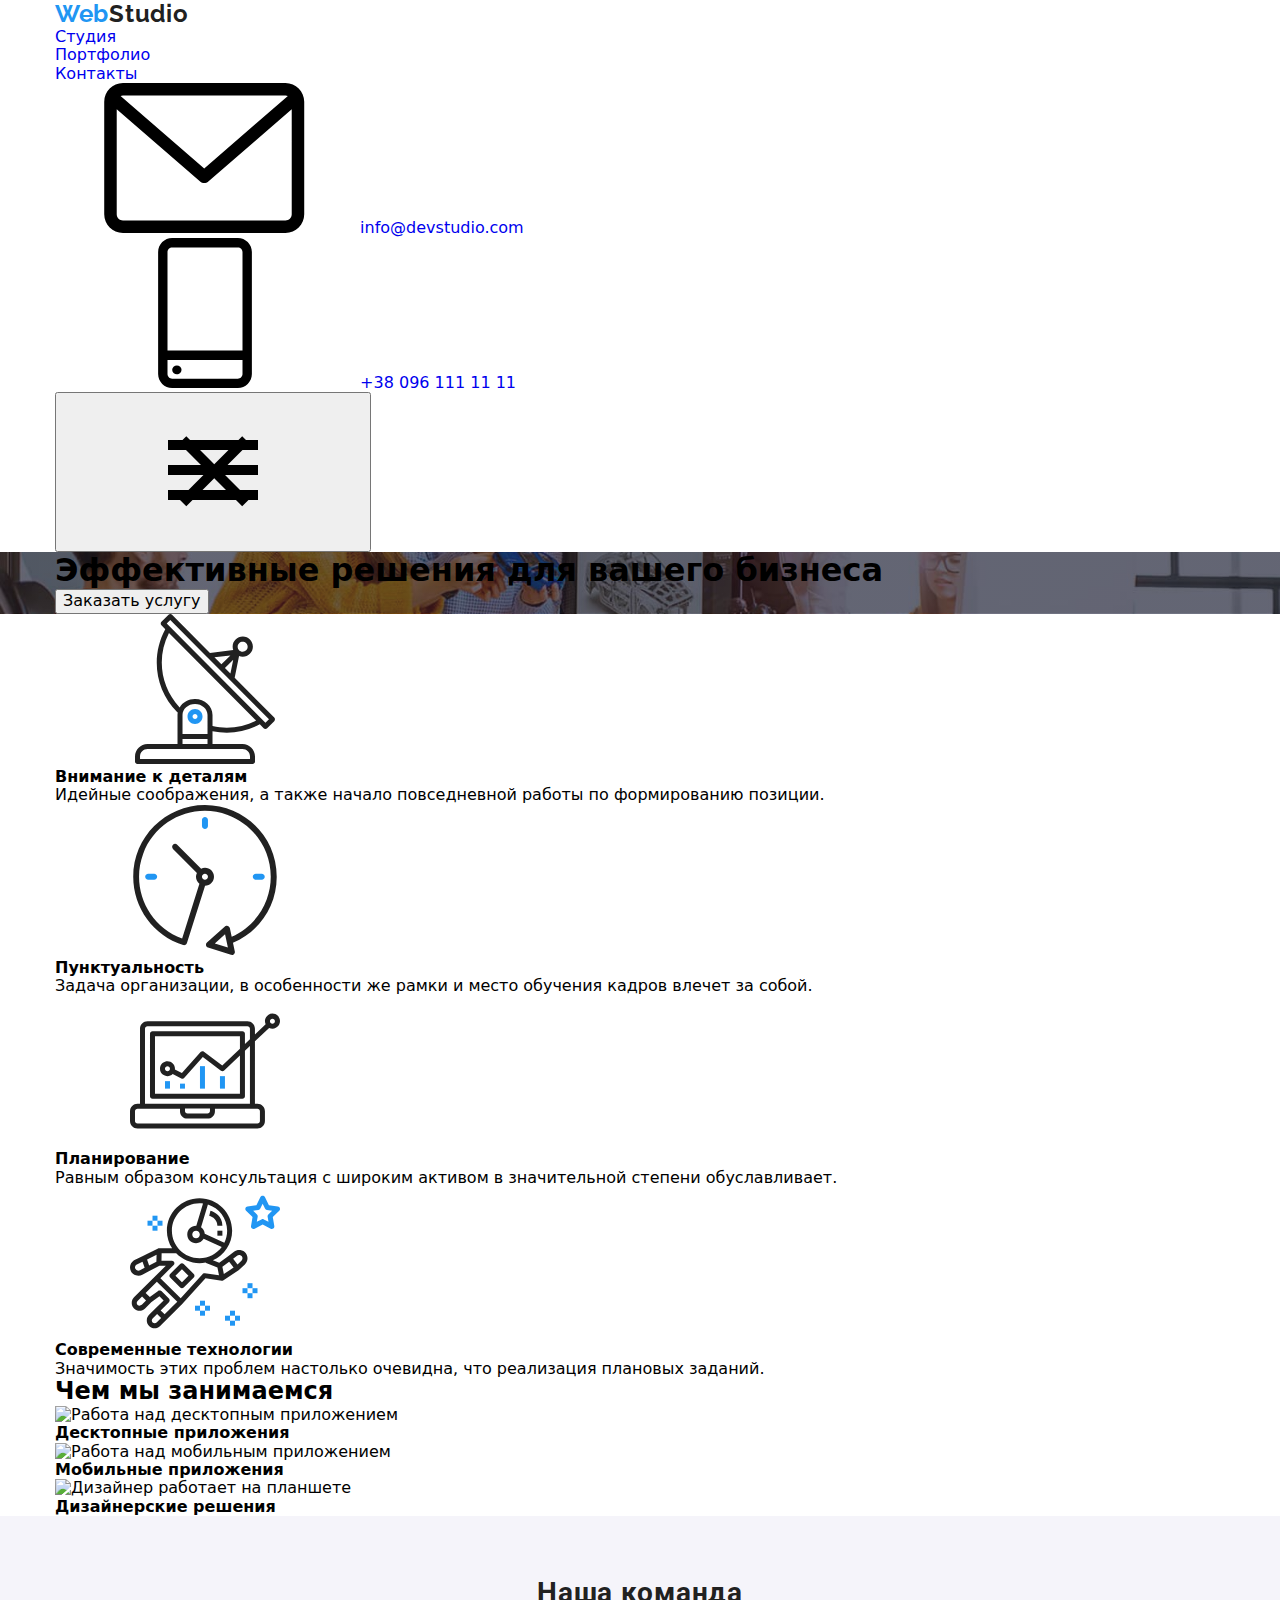
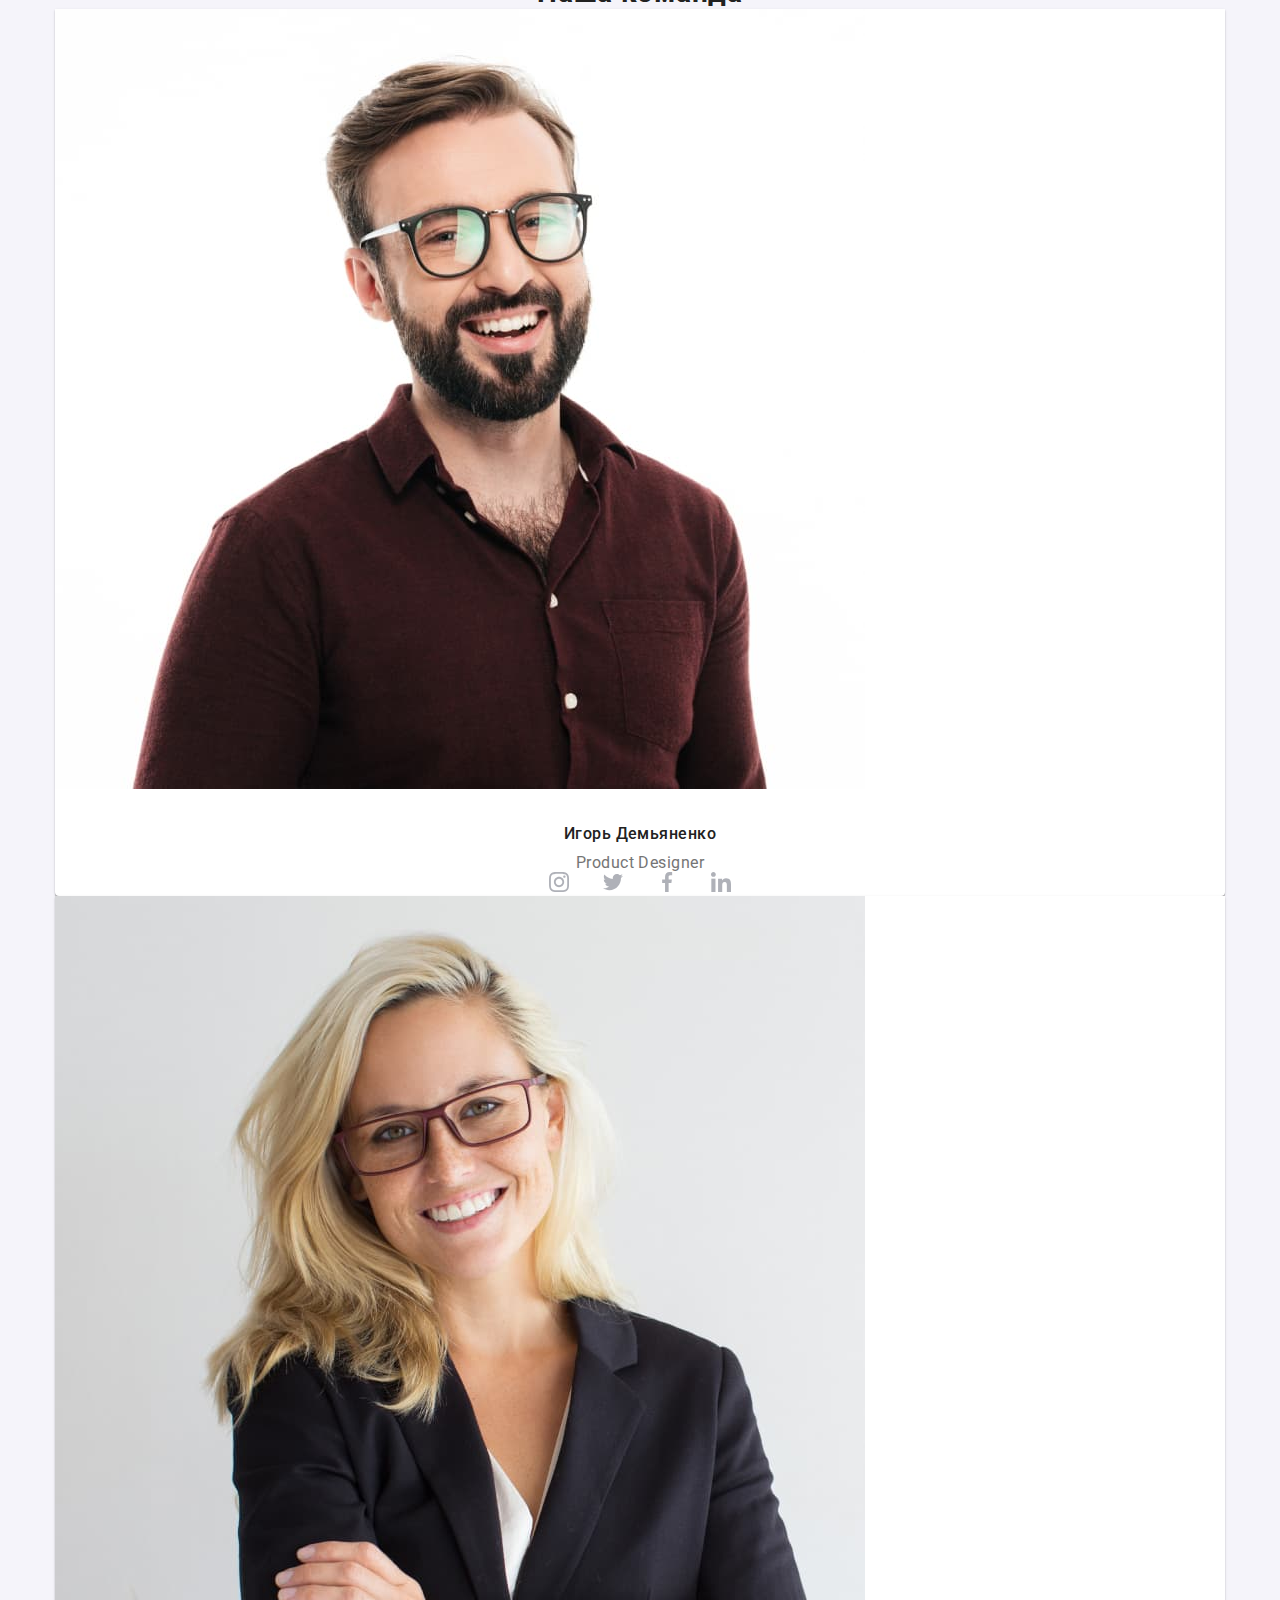
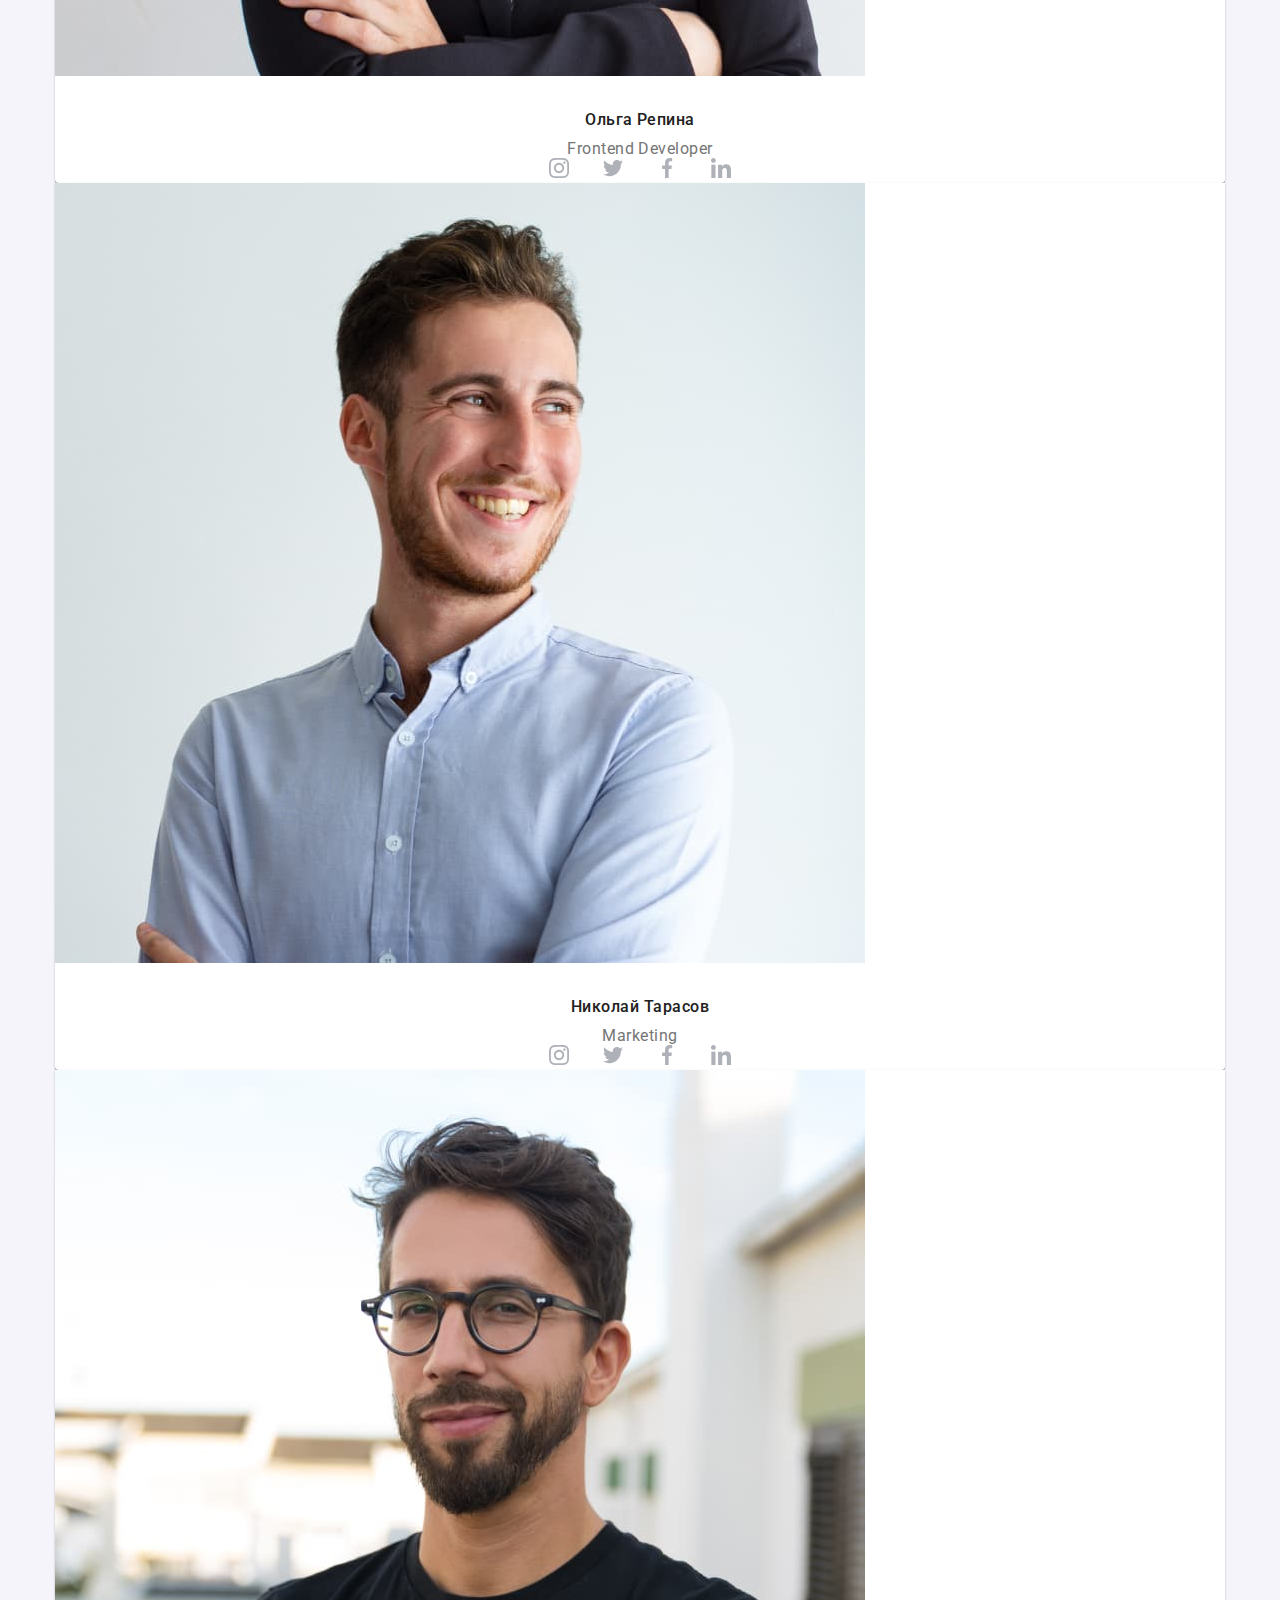
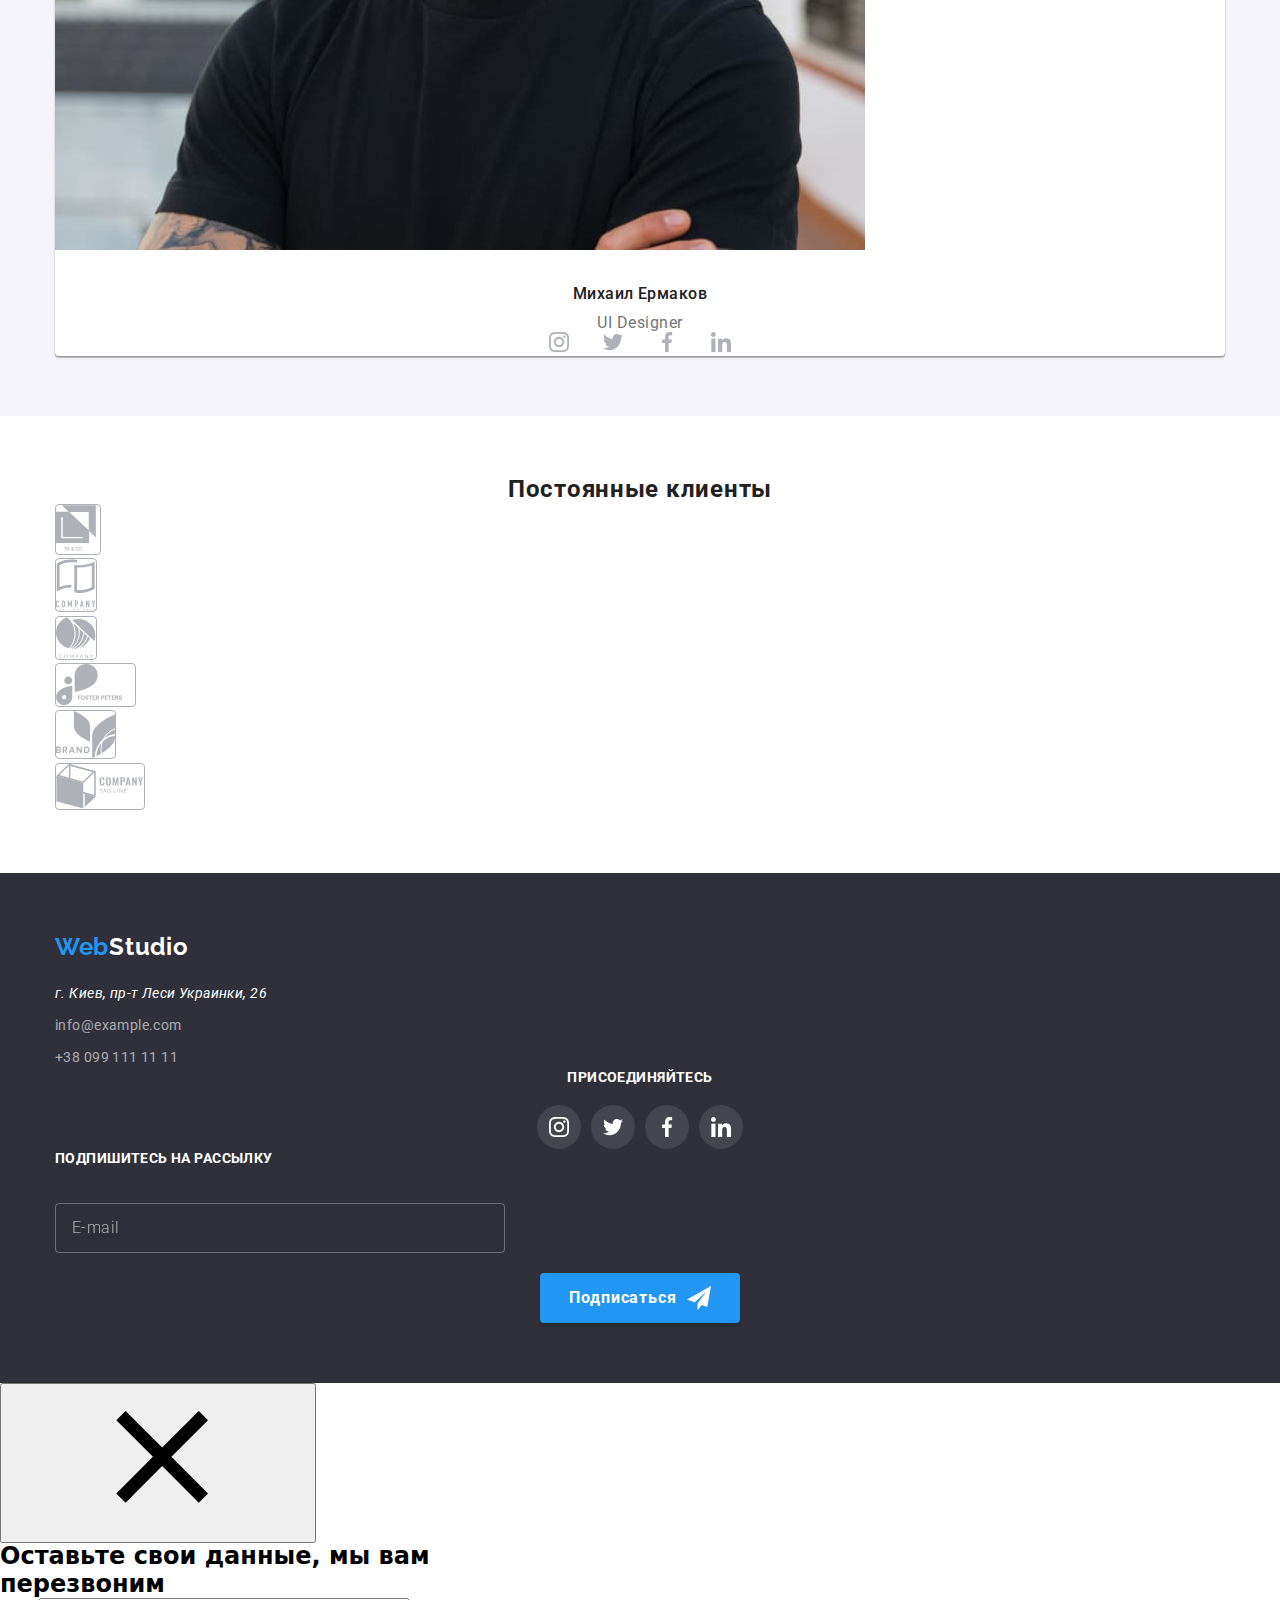
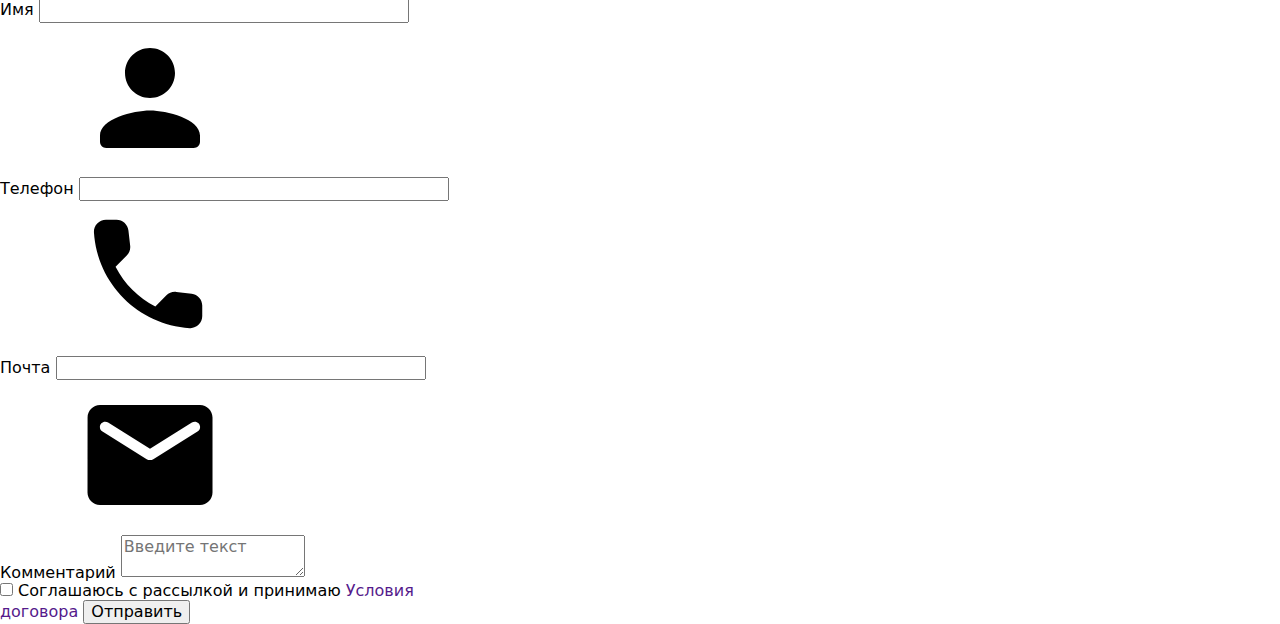
==== commit 31ae52c5: "Додав доступність і пройшов валідацію html" ====
--- a/index.html
+++ b/index.html
@@ -1,6 +1,6 @@
 <!DOCTYPE html>
 
-<html lang="en">
+<html lang="ru">
 
 <head>
   <meta charset="UTF-8" />
@@ -17,7 +17,7 @@
   <header class="header">
     <div class="container">
       <nav class="navigation-header">
-        <a href="index.html" class="logo-header"><span class="logo-accent">Web</span>Studio</a>
+        <a href="index.html" class="logo-header"><span class="logo-accent" lang="en">Web</span>Studio</a>
         <div id="myMenu" class="mobile-menu">
           <ul class="link-list">
             <li><a href="index.html" class="link underline-studio">Студия</a></li>
@@ -29,7 +29,7 @@
               <svg class="icon-mail">
                 <use href="./img/sprite.svg#icon-envelope"></use>
               </svg>
-              <a href="mailto:info@devstudio.com" class="link">info@devstudio.com</a>
+              <a href="mailto:info@devstudio.com" class="link" lang="en">info@devstudio.com</a>
             </li>
             <li class="flex">
               <svg class="icon-phone">
@@ -117,21 +117,21 @@
       <ul class="product-list">
         <li class="product-item">
           <div class="wrapper">
-            <img src="./IMG/product/product(1).jpg" alt="image-product" width="370" />
+            <img src="./IMG/product/product(1).jpg" alt="Работа над десктопным приложением" width="370" />
             <h4 class="product-desc">Десктопные приложения</h4>
           </div>
 
         </li>
         <li class="product-item">
           <div class="wrapper">
-            <img src="./IMG/product/product(2).jpg" alt="image-product" width="370" />
+            <img src="./IMG/product/product(2).jpg" alt="Работа над мобильным приложением" width="370" />
             <h4 class="product-desc">Мобильные приложения</h4>
           </div>
 
         </li>
         <li class="product-item">
           <div class="wrapper">
-            <img src="./IMG/product/product(3).jpg" alt="image-product" width="370" />
+            <img src="./IMG/product/product(3).jpg" alt="Дизайнер работает на планшете" width="370" />
             <h4 class="product-desc">Дизайнерские решения</h4>
           </div>
 
@@ -145,9 +145,9 @@
       <h2 class="h2-team">Наша команда</h2>
       <ul class="team-list">
         <li class="team-card">
-          <img src="./img/team/team(1).jpg" alt="team-image" />
+          <img src="./img/team/team(1).jpg" alt="Фото Игорь Демьяненко" />
           <h4 class="card-name">Игорь Демьяненко</h4>
-          <p class="card-desc">Product Designer</p>
+          <p class="card-desc" lang="en">Product Designer</p>
           <ul class="soclink-list">
             <li class="soclink-item"><a class="soclink-bg" href="https://www.instagram.com/"><svg class="soclink">
                   <use href="./img/sprite.svg#icon-instagram"></use>
@@ -164,9 +164,9 @@
           </ul>
         </li>
         <li class="team-card">
-          <img src="./img/team/team(2).jpg" alt="team-image" />
+          <img src="./img/team/team(2).jpg" alt="Фото Ольга Репина" />
           <h4 class="card-name">Ольга Репина</h4>
-          <p class="card-desc">Frontend Developer</p>
+          <p class="card-desc" lang="en">Frontend Developer</p>
           <ul class="soclink-list">
             <li class="soclink-item">
               <a class="soclink-bg" href="https://www.instagram.com/"><svg class="soclink">
@@ -186,9 +186,9 @@
           </ul>
         </li>
         <li class="team-card">
-          <img src="./img/team/team(3).jpg" alt="team-image" />
+          <img src="./img/team/team(3).jpg" alt="Фото Николай Тарасов" />
           <h4 class="card-name">Николай Тарасов</h4>
-          <p class="card-desc">Marketing</p>
+          <p class="card-desc" lang="en">Marketing</p>
           <ul class="soclink-list">
             <li class="soclink-item">
               <a class="soclink-bg" href="https://www.instagram.com/"><svg class="soclink">
@@ -208,9 +208,9 @@
           </ul>
         </li>
         <li class="team-card">
-          <img src="./img/team/team(4).jpg" alt="team-image" />
+          <img src="./img/team/team(4).jpg" alt="Фото Михаил Ермаков" />
           <h4 class="card-name">Михаил Ермаков</h4>
-          <p class="card-desc">UI Designer</p>
+          <p class="card-desc" lang="en">UI Designer</p>
           <ul class="soclink-list">
             <li class="soclink-item">
               <a class="soclink-bg" href="https://www.instagram.com/"><svg class="soclink">
@@ -280,7 +280,7 @@
       <div class="flex">
         <div class="info">
           <div class="logo text-center">
-            <a href="index.html" class="logo-footer"><span class="logo-accent">Web</span>Studio</a>
+            <a href="index.html" class="logo-footer"><span class="logo-accent" lang="en">Web</span>Studio</a>
           </div>
           <ul class="address-container">
             <li class="address-item">
@@ -289,7 +289,7 @@
               </address>
             </li>
             <li class="address-item">
-              <a href="mailto:info@devstudio.com" class="footer-contact-link">info@example.com</a>
+              <a href="mailto:info@devstudio.com" class="footer-contact-link" lang="en">info@example.com</a>
             </li>
             <li class="address-item">
               <a href="tel:+380961111111" class="footer-contact-link">+38 099 111 11 11</a>
--- a/css/main.min.css
+++ b/css/main.min.css
@@ -1,2 +1,2 @@
-/*! modern-normalize v0.7.0 | MIT License | https://github.com/sindresorhus/modern-normalize */*,*::before,*::after{-webkit-box-sizing:border-box;box-sizing:border-box}:root{-moz-tab-size:4;-o-tab-size:4;tab-size:4}html{line-height:1.15;-webkit-text-size-adjust:100%}body{margin:0}body{font-family:system-ui,-apple-system,"Segoe UI",Roboto,Helvetica,Arial,sans-serif,"Apple Color Emoji","Segoe UI Emoji"}hr{height:0}abbr[title]{-webkit-text-decoration:underline dotted;text-decoration:underline dotted}b,strong{font-weight:bolder}code,kbd,samp,pre{font-family:ui-monospace, SFMono-Regular, Consolas, "Liberation Mono", Menlo, monospace;font-size:1em}small{font-size:80%}sub,sup{font-size:75%;line-height:0;position:relative;vertical-align:baseline}sub{bottom:-0.25em}sup{top:-0.5em}button,input,optgroup,select,textarea{font-family:inherit;font-size:100%;line-height:1.15;margin:0}button,select{text-transform:none}button,[type="button"],[type="reset"],[type="submit"]{-webkit-appearance:button}button::-moz-focus-inner,[type="button"]::-moz-focus-inner,[type="reset"]::-moz-focus-inner,[type="submit"]::-moz-focus-inner{border-style:none;padding:0}button:-moz-focusring,[type="button"]:-moz-focusring,[type="reset"]:-moz-focusring,[type="submit"]:-moz-focusring{outline:1px dotted ButtonText}legend{padding:0}progress{vertical-align:baseline}[type="number"]::-webkit-inner-spin-button,[type="number"]::-webkit-outer-spin-button{height:auto}[type="search"]{-webkit-appearance:textfield;outline-offset:-2px}[type="search"]::-webkit-search-decoration{-webkit-appearance:none}::-webkit-file-upload-button{-webkit-appearance:button;font:inherit}summary{display:list-item}body{margin:0;padding:0}ul,li{list-style:none;margin:0;padding:0}a,a:visited{text-decoration:none}h1,h2,h4,p{margin:0;padding:0}.container{padding:0 15px;margin-left:auto;margin-right:auto}@media screen and (min-width: 480px){.container{width:480px}}@media screen and (min-width: 768px){.container{width:768px}}@media screen and (min-width: 1200px){.container{width:1200px}}@media screen and (max-width: 767px){.navigation-header{height:60px;display:-webkit-box;display:-ms-flexbox;display:flex;-webkit-box-align:center;-ms-flex-align:center;align-items:center;-webkit-box-pack:justify;-ms-flex-pack:justify;justify-content:space-between}.drop-menu{padding:0;width:40px;height:40px;background-color:Transparent;border:none}.drop-menu svg{width:40px;height:40px;fill:#000}.drop-menu:active{margin:0;padding:0}.drop-menu:active svg .icon-open{fill:#2196F3}.drop-menu:active svg .icon-close{fill:#2196F3}.icon-open{display:block}.icon-close{display:none}.is-open .icon-open{display:none}.is-open .icon-close{display:block;fill:#2196F3}.header{position:relative}.mobile-menu{display:none;position:absolute;z-index:2;top:60px;left:0;right:0;padding:60px 0;background:#fff;border-top:1px solid #ECECEC}.mobile-menu.is-open{display:block}.link-list li:not(:last-child){margin-bottom:40px}.mobile-menu li{text-align:center}.mobile-menu .link{font-family:Roboto;font-size:18px;font-weight:500;line-height:21px;letter-spacing:0.02em;color:#212121}.mobile-menu .link:hover{color:#2196F3}.link-list .underline-studio{color:#2196F3}.link-list .underline-studio:after{content:'';display:block;background:#2196F3;border-radius:2px;margin-left:auto;margin-right:auto;width:61px;height:4px;margin-top:8px}.link-list .underline-portfolio{color:#2196F3}.link-list .underline-portfolio:after{content:'';display:block;background:#2196F3;border-radius:2px;margin-left:auto;margin-right:auto;width:97px;height:4px;margin-top:8px}.contact-list{margin-top:60px}.contact-list li:not(:first-child){margin-top:16px}.contact-list .flex{display:-webkit-box;display:-ms-flexbox;display:flex;-webkit-box-align:center;-ms-flex-align:center;align-items:center;-webkit-box-pack:center;-ms-flex-pack:center;justify-content:center}.contact-list .icon-mail{width:16px;height:12px;fill:#757575;margin-right:10px}.contact-list .icon-phone{width:10px;height:15px;fill:#757575;margin-right:10px}.contact-list .link{font-family:Roboto;font-style:normal;font-weight:500;font-size:18px;line-height:21px;letter-spacing:0.02em;color:#757575}.contact-list .flex:hover .icon-mail{fill:#2196F3}.contact-list .flex:hover .icon-phone{fill:#2196F3}}@media screen and (min-width: 768px) and (max-width: 1199px){.drop-menu{display:none}.navigation-header{display:-webkit-box;display:-ms-flexbox;display:flex;-webkit-box-align:center;-ms-flex-align:center;align-items:center}.mobile-menu{display:-webkit-box;display:-ms-flexbox;display:flex}.link-list{display:-webkit-box;display:-ms-flexbox;display:flex;-webkit-box-align:center;-ms-flex-align:center;align-items:center;margin-left:88px;margin-right:84px}.link-list li:not(:last-child){margin-right:50px}.link-list .link{display:inline-block;font-family:Roboto;font-weight:500;font-size:14px;line-height:16px;letter-spacing:0.02em;color:#212121;padding:32px 0;height:80px}.link-list .link:hover{color:#2196F3}.link-list .underline-studio{color:#2196F3}.link-list .underline-studio:after{content:'';display:block;background:#2196F3;border-radius:2px;height:4px;margin-top:28px}.contact-list{height:80px;padding:21px 0}.contact-list .flex{display:-webkit-box;display:-ms-flexbox;display:flex}.contact-list .flex:not(:last-child){margin-bottom:10px}.contact-list .flex:hover .icon-mail{fill:#2196F3}.contact-list .flex:hover .icon-phone{fill:#2196F3}.contact-list .flex:hover .link{color:#2196F3}.contact-list .icon-mail{width:16px;height:12px;fill:#757575;margin-right:10px}.contact-list .icon-phone{width:10px;height:15px;fill:#757575;margin-right:10px}.contact-list .link{font-family:Roboto;font-weight:500;font-size:12px;line-height:14px;letter-spacing:0.02em;color:#757575}}.logo-header{font-family:Raleway;font-style:normal;font-weight:700;font-size:24px;line-height:28px;letter-spacing:0.03em;color:#212121}.logo-header .logo-accent{color:#2196F3}.logo-header:visited{color:#212121}.logo-header:visited .logo-accent{color:#2196F3}.logo-footer{font-family:Raleway;font-style:normal;font-weight:700;font-size:24px;line-height:28px;letter-spacing:0.03em;color:#FFFFFF}.logo-footer .logo-accent{color:#2196F3}.logo-footer:visited{color:#ffffff}.logo-footer:visited .logo-accent{color:#2196F3}@media screen and (max-width: 767px){.text-center{text-align:center}}.footer{padding:60px 0;background:#2F303A}.address-container{margin-top:20px}.address-item:not(:first-child){margin-top:8px}.address{font-family:Roboto;font-size:14px;line-height:24px;letter-spacing:0.03em;color:#FFFFFF}.footer-contact-link{font-family:Roboto;font-size:14px;line-height:24px;letter-spacing:0.03em;color:rgba(255,255,255,0.6)}.welcome-footer{font-family:Roboto;font-weight:700;font-size:14px;line-height:16px;text-align:center;letter-spacing:0.03em;text-transform:uppercase;color:#FFFFFF}.soclink-item:not(:last-child){margin-right:10px}.footer-soclink-list{display:-webkit-box;display:-ms-flexbox;display:flex;-webkit-box-pack:center;-ms-flex-pack:center;justify-content:center;margin-top:20px}.footer-soclink-bg{display:-webkit-box;display:-ms-flexbox;display:flex;-webkit-box-align:center;-ms-flex-align:center;align-items:center;-webkit-box-pack:center;-ms-flex-pack:center;justify-content:center;width:44px;height:44px;background:rgba(255,255,255,0.1);border-radius:50%}.footer-soclink{width:20px;height:20px;fill:#ffffff}.subscribe-label{font-family:Roboto;font-weight:700;font-size:14px;line-height:16px;letter-spacing:0.03em;text-transform:uppercase;color:#FFFFFF}.subscribe-input{margin-top:35px;padding-left:16px;font-weight:300;font-family:Roboto;line-height:20px;color:rgba(255,255,255,0.6);background-color:transparent;border:1px solid rgba(255,255,255,0.3);-webkit-box-sizing:border-box;box-sizing:border-box;-webkit-filter:drop-shadow(0px 4px 4px rgba(0,0,0,0.15));filter:drop-shadow(0px 4px 4px rgba(0,0,0,0.15));border-radius:4px}.subscribe-input::-webkit-input-placeholder{font-family:Roboto;line-height:20px;display:-webkit-box;display:flex;-webkit-box-align:center;align-items:center;letter-spacing:0.03em;color:rgba(255,255,255,0.6)}.subscribe-input:-ms-input-placeholder{font-family:Roboto;line-height:20px;display:-ms-flexbox;display:flex;-ms-flex-align:center;align-items:center;letter-spacing:0.03em;color:rgba(255,255,255,0.6)}.subscribe-input::-ms-input-placeholder{font-family:Roboto;line-height:20px;display:-ms-flexbox;display:flex;-ms-flex-align:center;align-items:center;letter-spacing:0.03em;color:rgba(255,255,255,0.6)}.subscribe-input::placeholder{font-family:Roboto;line-height:20px;display:-webkit-box;display:-ms-flexbox;display:flex;-webkit-box-align:center;-ms-flex-align:center;align-items:center;letter-spacing:0.03em;color:rgba(255,255,255,0.6)}.subscribe-button{margin-left:auto;margin-right:auto;margin-top:20px;display:inline-block;width:200px;height:50px;background:#2196F3;-webkit-box-shadow:0px 4px 4px rgba(0,0,0,0.15);box-shadow:0px 4px 4px rgba(0,0,0,0.15);border-radius:4px;border-style:none;font-family:Roboto;font-weight:700;font-size:16px;line-height:30px;display:-webkit-box;display:-ms-flexbox;display:flex;-webkit-box-align:center;-ms-flex-align:center;align-items:center;-webkit-box-pack:center;-ms-flex-pack:center;justify-content:center;letter-spacing:0.06em;color:#FFFFFF}.icon-send{margin-left:10px;width:24px;height:24px}@media screen and (max-width: 767px){.address-item{text-align:center}.soclink-info,.subscribe{margin-top:60px}.subscribe-input{width:100%;height:50px;margin-left:auto;margin-right:auto}}@media screen and (min-width: 480px){.subscribe-input{width:450px;height:50px}}@media screen and (max-width: 1199px){.subscribe-input{margin-top:35px}.subscribe-label{display:-webkit-box;display:-ms-flexbox;display:flex;-webkit-box-pack:center;-ms-flex-pack:center;justify-content:center}}@media screen and (min-width: 768px) and (max-width: 1199px){.footer .flex{display:-webkit-box;display:-ms-flexbox;display:flex;-ms-flex-wrap:wrap;flex-wrap:wrap}.info{margin-left:60px;margin-right:165px;width:232px;display:-webkit-box;display:-ms-flexbox;display:flex;-webkit-box-orient:vertical;-webkit-box-direction:normal;-ms-flex-direction:column;flex-direction:column;-webkit-box-pack:center;-ms-flex-pack:center;justify-content:center}.info .logo{margin-left:auto;margin-right:auto}.address-container{display:-webkit-box;display:-ms-flexbox;display:flex;-webkit-box-orient:vertical;-webkit-box-direction:normal;-ms-flex-direction:column;flex-direction:column;-webkit-box-align:center;-ms-flex-align:center;align-items:center}.soclink-info{width:206px;height:80px;margin-top:5px}.footer .subscribe{width:450px;height:156px;margin-left:auto;margin-right:auto;margin-top:60px}.subscribe-input{margin-top:20px}}.hero{background-image:-webkit-gradient(linear, left top, left bottom, from(rgba(47,48,58,0.4)), to(rgba(47,48,58,0.4))),url("../img/hero/hero-image.jpg");background-image:linear-gradient(rgba(47,48,58,0.4), rgba(47,48,58,0.4)),url("../img/hero/hero-image.jpg");background-repeat:no-repeat;background-size:cover;background-position:center}@media screen and (max-width: 767px){.hero{padding:118px 0}.h1-hero{margin:auto;width:360px;font-family:Roboto;font-weight:900;font-size:26px;line-height:42px;text-align:center;letter-spacing:0.06em;text-transform:uppercase;color:#FFFFFF}.button-hero{display:block;margin-top:30px;width:200px;height:50px;margin-left:auto;margin-right:auto;font-family:Roboto;font-weight:700;font-size:16px;line-height:30px;letter-spacing:0.06em;text-align:center;color:#FFFFFF;background:#2196F3;-webkit-box-shadow:0px 4px 4px rgba(0,0,0,0.15);box-shadow:0px 4px 4px rgba(0,0,0,0.15);border-radius:4px}}@media screen and (min-width: 768px) and (max-width: 1199px){.hero{padding:118px 0}.h1-hero{margin:auto;width:360px;font-family:Roboto;font-weight:900;font-size:26px;line-height:42px;text-align:center;letter-spacing:0.06em;text-transform:uppercase;color:#FFFFFF}.button-hero{display:block;margin-top:30px;width:200px;height:50px;margin-left:auto;margin-right:auto;font-family:Roboto;font-weight:700;font-size:16px;line-height:30px;letter-spacing:0.06em;text-align:center;color:#FFFFFF;background:#2196F3;-webkit-box-shadow:0px 4px 4px rgba(0,0,0,0.15);box-shadow:0px 4px 4px rgba(0,0,0,0.15);border-radius:4px}}@media screen and (max-width: 767px){.features{padding:60px 0}.features-item:not(:last-child){margin-bottom:30px}.icon-background{background:#F5F4FA;border-radius:4px;padding:25px 0}.icon-background .icon{display:block;width:70px;height:70px;margin:auto}.h4-features{margin-top:30px;text-align:center;font-family:Roboto;font-weight:700;font-size:14px;line-height:16px;letter-spacing:0.03em;text-transform:uppercase;color:#212121}.p-features{margin-top:10px;font-family:Roboto;font-weight:400;font-size:14px;line-height:24px;letter-spacing:0.03em;color:#757575}}@media screen and (min-width: 768px) and (max-width: 1199px){.features{padding:60px 0}.features-set{display:-webkit-box;display:-ms-flexbox;display:flex;-ms-flex-wrap:wrap;flex-wrap:wrap}.features-set .features-item{width:calc((100% - 30px) / 2)}.features-item:nth-child(2n-1){margin-right:30px}.features-item:nth-child(1){margin-bottom:30px}.features-item:nth-child(2){margin-bottom:30px}.icon-background{background:#F5F4FA;border-radius:4px;padding:25px 0}.icon-background .icon{display:block;width:70px;height:70px;margin:auto}.h4-features{margin-top:30px;font-family:Roboto;font-weight:700;font-size:14px;line-height:16px;letter-spacing:0.03em;text-transform:uppercase;color:#212121}.p-features{margin-top:10px;font-family:Roboto;font-weight:400;font-size:14px;line-height:24px;letter-spacing:0.03em;color:#757575}}@media screen and (max-width: 1199px){.product{display:none}}.team{padding:60px 0;background-color:#F5F4FA}.h2-team{font-family:Roboto;font-weight:700;font-size:28px;line-height:33px;text-align:center;letter-spacing:0.03em;color:#212121}.team-card{background:#FFFFFF;-webkit-box-shadow:0px 1px 3px rgba(0,0,0,0.12),0px 1px 1px rgba(0,0,0,0.14),0px 2px 1px rgba(0,0,0,0.2);box-shadow:0px 1px 3px rgba(0,0,0,0.12),0px 1px 1px rgba(0,0,0,0.14),0px 2px 1px rgba(0,0,0,0.2);border-radius:0px 0px 4px 4px}.card-name{font-family:Roboto;font-weight:500;font-size:16px;line-height:19px;text-align:center;letter-spacing:0.03em;color:#212121;margin-top:30px}.card-desc{font-family:Roboto;font-size:16px;line-height:19px;text-align:center;letter-spacing:0.03em;color:#757575;margin-top:10px}.soclink-list{display:-webkit-box;display:-ms-flexbox;display:flex;-webkit-box-pack:center;-ms-flex-pack:center;justify-content:center}.soclink-bg{width:44px;height:44px;padding:12px}.soclink{width:20px;height:20px;fill:#AFB1B8}@media screen and (max-width: 1199px){.h2-team{margin-bottom:30px}}@media screen and (max-width: 767px){.team-card:not(:last-child){margin-bottom:30px}.soclink-list{margin-top:16px}.team-card{margin-left:auto;margin-right:auto;padding-bottom:24px;width:100%}.team-card img{display:block;width:100%}}@media screen and (min-width: 480px) and (max-width: 767px){.team-card{margin-left:auto;margin-right:auto;width:450px}}@media screen and (min-width: 768px) and (max-width: 1199px){.team-list{display:-webkit-box;display:-ms-flexbox;display:flex;-ms-flex-wrap:wrap;flex-wrap:wrap}.team-card{width:calc((100% - 34px)/2)}.team-card img{display:block;width:100%}.team-card:nth-child(2n-1){margin-right:30px}.team-card:nth-child(1){margin-bottom:30px}.team-card:nth-child(2){margin-bottom:30px}.soclink-list{margin-top:16px;margin-bottom:24px}}.clients{padding:60px 0}.h2-clients{font-family:Roboto;font-weight:700;text-align:center;letter-spacing:0.03em;color:#212121}.client-link{display:-webkit-inline-box;display:-ms-inline-flexbox;display:inline-flex;-webkit-box-align:center;-ms-flex-align:center;align-items:center;-webkit-box-pack:center;-ms-flex-pack:center;justify-content:center;border:1px solid #AFB1B8;border-radius:4px;-webkit-transition:500ms;transition:500ms;-webkit-transition-timing-function:cubic-bezier(0.4, 0, 0.2, 1);transition-timing-function:cubic-bezier(0.4, 0, 0.2, 1)}.client-icon-fill{fill:#AFB1B8;-webkit-transition:500ms;transition:500ms;-webkit-transition-timing-function:cubic-bezier(0.4, 0, 0.2, 1);transition-timing-function:cubic-bezier(0.4, 0, 0.2, 1)}.clients-item:hover .client-link{border-color:#2196F3;-webkit-transition:500ms;transition:500ms;-webkit-transition-timing-function:cubic-bezier(0.4, 0, 0.2, 1);transition-timing-function:cubic-bezier(0.4, 0, 0.2, 1)}.clients-item:hover .client-icon-fill{-webkit-transition:500ms;transition:500ms;-webkit-transition-timing-function:cubic-bezier(0.4, 0, 0.2, 1);transition-timing-function:cubic-bezier(0.4, 0, 0.2, 1);fill:#2196f3}.client-icon-1{width:44px;height:49px;fill:#afb1b8}.client-icon-2{width:40px;height:52px;fill:#afb1b8}.client-icon-3{width:40px;height:42px;fill:#afb1b8}.client-icon-4{width:79px;height:42px;fill:#afb1b8}.client-icon-5{width:59px;height:47px;fill:#afb1b8}.client-icon-6{width:88px;height:45px;fill:#afb1b8}@media screen and (max-width: 1199px){.clients-list{display:-webkit-box;display:-ms-flexbox;display:flex;-ms-flex-wrap:wrap;flex-wrap:wrap}.h2-clients{margin-bottom:30px;font-size:28px;line-height:33px}}@media screen and (max-width: 767px){.clients-item{margin-bottom:30px;width:calc((100% - 15px*2) / 2)}.client-link{height:90px;width:100%}.clients-item:nth-child(2n+1){margin-right:15px}.clients-item:nth-child(2n){margin-left:15px}.clients-item:nth-child(5){margin-bottom:0}.clients-item:nth-child(6){margin-bottom:0}}@media screen and (min-width: 768px) and (max-width: 1199px){.client-link{height:90px;width:226px}.clients-item{width:calc((100% - 60px) / 3)}.clients-item:nth-child(1){margin-bottom:30px;margin-right:30px}.clients-item:nth-child(2){margin-bottom:30px;margin-right:30px}.clients-item:nth-child(3){margin-bottom:30px}.clients-item:nth-child(4){margin-right:30px}.clients-item:nth-child(5){margin-right:30px}}.btn-portfolio{display:block;padding:6px 22px;height:38px;background:#F5F4FA;border-radius:4px;font-family:Roboto;font-weight:500;font-size:16px;text-align:center;letter-spacing:0.03em;border-style:none;color:#212121}.btn-portfolio:hover,.btn-portfolio:active{background:#2196F3;color:#FFFFFF;-webkit-box-shadow:0px 3px 1px rgba(0,0,0,0.1),0px 1px 2px rgba(0,0,0,0.08),0px 2px 2px rgba(0,0,0,0.12);box-shadow:0px 3px 1px rgba(0,0,0,0.1),0px 1px 2px rgba(0,0,0,0.08),0px 2px 2px rgba(0,0,0,0.12)}@media screen and (max-width: 767px){.filtres{margin-bottom:40px;display:-webkit-box;display:-ms-flexbox;display:flex;-ms-flex-wrap:wrap;flex-wrap:wrap}.btn-portfolio:not(:last-child){margin-right:8px}.btn-portfolio:nth-child(4){margin-top:15px}.btn-portfolio:nth-child(5){margin-top:15px}}.portfolio{border-top:1px solid #ECECEC;padding:60px 0}.project-card{width:100%;margin-left:auto;margin-right:auto}.project-card:hover{-webkit-box-shadow:0px 1px 1px rgba(0,0,0,0.12),0px 4px 4px rgba(0,0,0,0.06),1px 4px 6px rgba(0,0,0,0.16);box-shadow:0px 1px 1px rgba(0,0,0,0.12),0px 4px 4px rgba(0,0,0,0.06),1px 4px 6px rgba(0,0,0,0.16)}.card-border{padding:20px 24px;border-right:1px solid #EEEEEE;border-bottom:1px solid #EEEEEE;border-left:1px solid #EEEEEE}.portfolio-card-name{font-family:Roboto;font-weight:700;font-size:18px;line-height:36px;letter-spacing:0.06em;color:#212121}.portfolio-card-desc{font-family:Roboto;font-size:16px;line-height:30px;letter-spacing:0.03em;color:#757575}.animation-overlay{position:relative;width:100%;height:294px}.animation-overlay:hover .text{top:0;left:0;opacity:0.9}.animation-overlay .text{z-index:1;position:absolute;top:100%;left:0;opacity:0;pointer-events:none;width:100%;height:100%;padding:70px 24px;background:rgba(33,150,243,0.9);font-family:Roboto;font-size:18px;font-weight:400;line-height:28px;letter-spacing:0.03em;color:#FFFFFF;-webkit-transition:500ms;transition:500ms;-webkit-transition-timing-function:cubic-bezier(0.4, 0, 0.2, 1);transition-timing-function:cubic-bezier(0.4, 0, 0.2, 1)}@media screen and (max-width: 767px){.project-card:not(:last-child){margin-bottom:30px}.img-contain-1{width:100%;height:100%;background:url("../img/projects/mobile/mobile-img(1).jpg");background-size:cover;background-position:center;background-repeat:no-repeat}.img-contain-2{width:100%;height:100%;background:url("../img/projects/mobile/mobile-img(2).jpg");background-size:cover;background-position:center;background-repeat:no-repeat}.img-contain-3{width:100%;height:100%;background:url("../img/projects/mobile/mobile-img(3).jpg");background-size:cover;background-position:center;background-repeat:no-repeat}.img-contain-4{width:100%;height:100%;background:url("../img/projects/mobile/mobile-img(4).jpg");background-size:cover;background-position:center;background-repeat:no-repeat}.img-contain-5{width:100%;height:100%;background:url("../img/projects/mobile/mobile-img(5).jpg");background-size:cover;background-position:center;background-repeat:no-repeat}.img-contain-6{width:100%;height:100%;background:url("../img/projects/mobile/mobile-img(6).jpg");background-size:cover;background-position:center;background-repeat:no-repeat}.img-contain-7{width:100%;height:100%;background:url("../img/projects/mobile/mobile-img(7).jpg");background-size:cover;background-position:center;background-repeat:no-repeat}.img-contain-8{width:100%;height:100%;background:url("../img/projects/mobile/mobile-img(8).jpg");background-size:cover;background-position:center;background-repeat:no-repeat}.img-contain-9{width:100%;height:100%;background:url("../img/projects/mobile/mobile-img(9).jpg");background-size:cover;background-position:center;background-repeat:no-repeat}}@media screen and (min-width: 480px){.project-card{width:450px;height:404px}}@media screen and (max-width: 479px){.modal{width:100%}.form-input{width:100%}}@media screen and (min-width: 480px){.modal{width:450px}.form-input{width:370px}}@media screen and (max-width: 1199px){.is-hidden{visibility:hidden;opacity:0;pointer-events:none;-webkit-transition:500ms;transition:500ms;-webkit-transition-timing-function:cubic-bezier(0.4, 0, 0.2, 1);transition-timing-function:cubic-bezier(0.4, 0, 0.2, 1)}.backdrop{position:fixed;top:0;left:0;bottom:0;right:0;overflow-y:scroll;padding:93px 15px;background:rgba(0,0,0,0.2);z-index:3;-webkit-transition:500ms;transition:500ms;-webkit-transition-timing-function:cubic-bezier(0.4, 0, 0.2, 1);transition-timing-function:cubic-bezier(0.4, 0, 0.2, 1)}.close-btn{width:30px;height:30px;margin:8px;float:right;background:#fff;border:1px solid rgba(0,0,0,0.1);border-radius:50%;padding:5px}.icon-close-form{width:18px;height:18px}.icon-close-form:hover{fill:#2196F3}.modal{position:absolute;left:50%;-webkit-transform:translateX(-50%);transform:translateX(-50%);overflow-y:scroll;height:auto;background-color:#fff;-webkit-box-shadow:0px 1px 3px rgba(0,0,0,0.12),0px 1px 1px rgba(0,0,0,0.14),0px 2px 1px rgba(0,0,0,0.2);box-shadow:0px 1px 3px rgba(0,0,0,0.12),0px 1px 1px rgba(0,0,0,0.14),0px 2px 1px rgba(0,0,0,0.2);border-radius:4px;-webkit-transition:500ms;transition:500ms;-webkit-transition-timing-function:cubic-bezier(0.4, 0, 0.2, 1);transition-timing-function:cubic-bezier(0.4, 0, 0.2, 1)}.form-container{max-width:448px;margin-left:auto;margin-right:auto;padding:40px 40px}.form-title{margin:0;margin-bottom:12px;text-align:center;font-weight:700;line-height:23px;font-size:20px;letter-spacing:0.03em;text-align:center;color:#212121}.form-flex{display:-webkit-box;display:-ms-flexbox;display:flex;-webkit-box-orient:vertical;-webkit-box-direction:normal;-ms-flex-direction:column;flex-direction:column}.form-label{margin-bottom:4px;font-size:12px;letter-spacing:0.01em;line-height:14px;color:#757575}.form-input{margin:auto;padding-left:42px;height:40px;border:1px solid rgba(33,33,33,0.2);-webkit-box-sizing:border-box;box-sizing:border-box;border-radius:4px}.form-input:focus{border-radius:4px;border:1px solid #2196F3;outline:none}.icon-field{position:relative}.icon-form{position:absolute;width:18px;height:18px;left:12px;bottom:11px}.form-input:focus+.icon-form{fill:#2196F3}.icon-field:not(:first-child){margin-top:10px}.form-textarea{height:120px;border:1px solid rgba(33,33,33,0.2);-webkit-box-sizing:border-box;box-sizing:border-box;border-radius:4px;padding:12px 16px;color:#757575}.form-textarea:focus{border:1px solid #2196f3;outline:none}.form-textarea .form-textarea::-webkit-input-placeholder{font-family:Roboto;font-size:14px;line-height:16px;letter-spacing:0.01em;color:rgba(117,117,117,0.5)}.form-textarea .form-textarea:-ms-input-placeholder{font-family:Roboto;font-size:14px;line-height:16px;letter-spacing:0.01em;color:rgba(117,117,117,0.5)}.form-textarea .form-textarea::-ms-input-placeholder{font-family:Roboto;font-size:14px;line-height:16px;letter-spacing:0.01em;color:rgba(117,117,117,0.5)}.form-textarea .form-textarea::placeholder{font-family:Roboto;font-size:14px;line-height:16px;letter-spacing:0.01em;color:rgba(117,117,117,0.5)}.a-checkbox{-webkit-text-decoration-line:underline;text-decoration-line:underline;color:#2196F3}.btn-submit{display:block;margin-top:30px;width:200px;height:50px;background:#188CE8;-webkit-box-shadow:0px 4px 4px rgba(0,0,0,0.15);box-shadow:0px 4px 4px rgba(0,0,0,0.15);border-radius:4px;font-family:Roboto;font-weight:700;font-size:16px;line-height:30px;text-align:center;letter-spacing:0.06em;color:#FFFFFF;margin-left:auto;margin-right:auto}.field{display:-webkit-box;display:-ms-flexbox;display:flex;-webkit-box-align:center;-ms-flex-align:center;align-items:center;margin-top:20px;font-family:Roboto;font-size:12px;line-height:14px;letter-spacing:0.03em;color:#757575}.checkbox{-webkit-appearance:none;-moz-appearance:none;appearance:none;position:absolute}.icon-checkbox{display:inline-block;min-width:16px;height:15px;margin-right:6px;background-image:url("../img/svg/icon-checkbox.svg")}.label{font-weight:400;font-size:12px;line-height:14px;letter-spacing:0.03em;letter-spacing:0.03em;color:#757575}.checkbox:checked+.icon-checkbox{border-color:transparent;background-color:#2196F3;background-image:url("../img/svg/icon-check.svg");background-size:contain;background-origin:border-box}}
+/*! modern-normalize v0.7.0 | MIT License | https://github.com/sindresorhus/modern-normalize */*,*::before,*::after{-webkit-box-sizing:border-box;box-sizing:border-box}:root{-moz-tab-size:4;-o-tab-size:4;tab-size:4}html{line-height:1.15;-webkit-text-size-adjust:100%}body{margin:0}body{font-family:system-ui,-apple-system,"Segoe UI",Roboto,Helvetica,Arial,sans-serif,"Apple Color Emoji","Segoe UI Emoji"}hr{height:0}abbr[title]{-webkit-text-decoration:underline dotted;text-decoration:underline dotted}b,strong{font-weight:bolder}code,kbd,samp,pre{font-family:ui-monospace, SFMono-Regular, Consolas, "Liberation Mono", Menlo, monospace;font-size:1em}small{font-size:80%}sub,sup{font-size:75%;line-height:0;position:relative;vertical-align:baseline}sub{bottom:-0.25em}sup{top:-0.5em}button,input,optgroup,select,textarea{font-family:inherit;font-size:100%;line-height:1.15;margin:0}button,select{text-transform:none}button,[type="button"],[type="reset"],[type="submit"]{-webkit-appearance:button}button::-moz-focus-inner,[type="button"]::-moz-focus-inner,[type="reset"]::-moz-focus-inner,[type="submit"]::-moz-focus-inner{border-style:none;padding:0}button:-moz-focusring,[type="button"]:-moz-focusring,[type="reset"]:-moz-focusring,[type="submit"]:-moz-focusring{outline:1px dotted ButtonText}legend{padding:0}progress{vertical-align:baseline}[type="number"]::-webkit-inner-spin-button,[type="number"]::-webkit-outer-spin-button{height:auto}[type="search"]{-webkit-appearance:textfield;outline-offset:-2px}[type="search"]::-webkit-search-decoration{-webkit-appearance:none}::-webkit-file-upload-button{-webkit-appearance:button;font:inherit}summary{display:list-item}body{margin:0;padding:0}ul,li{list-style:none;margin:0;padding:0}a,a:visited{text-decoration:none}h1,h2,h4,p{margin:0;padding:0}.container{padding:0 15px;margin-left:auto;margin-right:auto}@media screen and (min-width: 480px){.container{width:480px}}@media screen and (min-width: 768px){.container{width:768px}}@media screen and (min-width: 1200px){.container{width:1200px}}@media screen and (max-width: 767px){.navigation-header{height:60px;display:-webkit-box;display:-ms-flexbox;display:flex;-webkit-box-align:center;-ms-flex-align:center;align-items:center;-webkit-box-pack:justify;-ms-flex-pack:justify;justify-content:space-between}.drop-menu{padding:0;width:40px;height:40px;background-color:Transparent;border:none}.drop-menu svg{width:40px;height:40px;fill:#000}.drop-menu:active{margin:0;padding:0}.drop-menu:active svg .icon-open{fill:#2196F3}.drop-menu:active svg .icon-close{fill:#2196F3}.icon-open{display:block}.icon-close{display:none}.is-open .icon-open{display:none}.is-open .icon-close{display:block;fill:#2196F3}.header{position:relative}.mobile-menu{display:none;position:absolute;z-index:2;top:60px;left:0;right:0;padding:60px 0;background:#fff;border-top:1px solid #ECECEC}.mobile-menu.is-open{display:block}.link-list li:not(:last-child){margin-bottom:40px}.mobile-menu li{text-align:center}.mobile-menu .link{font-family:Roboto;font-size:18px;font-weight:500;line-height:21px;letter-spacing:0.02em;color:#212121}.mobile-menu .link:hover{color:#2196F3}.link-list .underline-studio{color:#2196F3}.link-list .underline-studio:after{content:'';display:block;background:#2196F3;border-radius:2px;margin-left:auto;margin-right:auto;width:61px;height:4px;margin-top:8px}.link-list .underline-portfolio{color:#2196F3}.link-list .underline-portfolio:after{content:'';display:block;background:#2196F3;border-radius:2px;margin-left:auto;margin-right:auto;width:97px;height:4px;margin-top:8px}.contact-list{margin-top:60px}.contact-list li:not(:first-child){margin-top:16px}.contact-list .flex{display:-webkit-box;display:-ms-flexbox;display:flex;-webkit-box-align:center;-ms-flex-align:center;align-items:center;-webkit-box-pack:center;-ms-flex-pack:center;justify-content:center}.contact-list .icon-mail{width:16px;height:12px;fill:#757575;margin-right:10px}.contact-list .icon-phone{width:10px;height:15px;fill:#757575;margin-right:10px}.contact-list .link{font-family:Roboto;font-style:normal;font-weight:500;font-size:18px;line-height:21px;letter-spacing:0.02em;color:#757575}.contact-list .flex:hover .icon-mail{fill:#2196F3}.contact-list .flex:hover .icon-phone{fill:#2196F3}}@media screen and (min-width: 768px) and (max-width: 1199px){.drop-menu{display:none}.navigation-header{display:-webkit-box;display:-ms-flexbox;display:flex;-webkit-box-align:center;-ms-flex-align:center;align-items:center}.mobile-menu{display:-webkit-box;display:-ms-flexbox;display:flex}.link-list{display:-webkit-box;display:-ms-flexbox;display:flex;-webkit-box-align:center;-ms-flex-align:center;align-items:center;margin-left:88px;margin-right:84px}.link-list li:not(:last-child){margin-right:50px}.link-list .link{display:inline-block;font-family:Roboto;font-weight:500;font-size:14px;line-height:16px;letter-spacing:0.02em;color:#212121;padding:32px 0;height:80px}.link-list .link:hover{color:#2196F3}.link-list .underline-studio{color:#2196F3}.link-list .underline-studio:after{content:'';display:block;background:#2196F3;border-radius:2px;height:4px;margin-top:28px}.link-list .underline-portfolio{color:#2196F3}.link-list .underline-portfolio:after{content:'';display:block;background:#2196F3;border-radius:2px;height:4px;margin-top:28px}.contact-list{height:80px;padding:21px 0}.contact-list .flex{display:-webkit-box;display:-ms-flexbox;display:flex}.contact-list .flex:not(:last-child){margin-bottom:10px}.contact-list .flex:hover .icon-mail{fill:#2196F3}.contact-list .flex:hover .icon-phone{fill:#2196F3}.contact-list .flex:hover .link{color:#2196F3}.contact-list .icon-mail{width:16px;height:12px;fill:#757575;margin-right:10px}.contact-list .icon-phone{width:10px;height:15px;fill:#757575;margin-right:10px}.contact-list .link{font-family:Roboto;font-weight:500;font-size:12px;line-height:14px;letter-spacing:0.02em;color:#757575}}.logo-header{font-family:Raleway;font-style:normal;font-weight:700;font-size:24px;line-height:28px;letter-spacing:0.03em;color:#212121}.logo-header .logo-accent{color:#2196F3}.logo-header:visited{color:#212121}.logo-header:visited .logo-accent{color:#2196F3}.logo-footer{font-family:Raleway;font-style:normal;font-weight:700;font-size:24px;line-height:28px;letter-spacing:0.03em;color:#FFFFFF}.logo-footer .logo-accent{color:#2196F3}.logo-footer:visited{color:#ffffff}.logo-footer:visited .logo-accent{color:#2196F3}@media screen and (max-width: 767px){.text-center{text-align:center}}.footer{padding:60px 0;background:#2F303A}.address-container{margin-top:20px}.address-item:not(:first-child){margin-top:8px}.address{font-family:Roboto;font-size:14px;line-height:24px;letter-spacing:0.03em;color:#FFFFFF}.footer-contact-link{font-family:Roboto;font-size:14px;line-height:24px;letter-spacing:0.03em;color:rgba(255,255,255,0.6)}.welcome-footer{font-family:Roboto;font-weight:700;font-size:14px;line-height:16px;text-align:center;letter-spacing:0.03em;text-transform:uppercase;color:#FFFFFF}.soclink-item:not(:last-child){margin-right:10px}.footer-soclink-list{display:-webkit-box;display:-ms-flexbox;display:flex;-webkit-box-pack:center;-ms-flex-pack:center;justify-content:center;margin-top:20px}.footer-soclink-bg{display:-webkit-box;display:-ms-flexbox;display:flex;-webkit-box-align:center;-ms-flex-align:center;align-items:center;-webkit-box-pack:center;-ms-flex-pack:center;justify-content:center;width:44px;height:44px;background:rgba(255,255,255,0.1);border-radius:50%}.footer-soclink{width:20px;height:20px;fill:#ffffff}.subscribe-label{font-family:Roboto;font-weight:700;font-size:14px;line-height:16px;letter-spacing:0.03em;text-transform:uppercase;color:#FFFFFF}.subscribe-input{margin-top:35px;padding-left:16px;font-weight:300;font-family:Roboto;line-height:20px;color:rgba(255,255,255,0.6);background-color:transparent;border:1px solid rgba(255,255,255,0.3);-webkit-box-sizing:border-box;box-sizing:border-box;-webkit-filter:drop-shadow(0px 4px 4px rgba(0,0,0,0.15));filter:drop-shadow(0px 4px 4px rgba(0,0,0,0.15));border-radius:4px}.subscribe-input::-webkit-input-placeholder{font-family:Roboto;line-height:20px;display:-webkit-box;display:flex;-webkit-box-align:center;align-items:center;letter-spacing:0.03em;color:rgba(255,255,255,0.6)}.subscribe-input:-ms-input-placeholder{font-family:Roboto;line-height:20px;display:-ms-flexbox;display:flex;-ms-flex-align:center;align-items:center;letter-spacing:0.03em;color:rgba(255,255,255,0.6)}.subscribe-input::-ms-input-placeholder{font-family:Roboto;line-height:20px;display:-ms-flexbox;display:flex;-ms-flex-align:center;align-items:center;letter-spacing:0.03em;color:rgba(255,255,255,0.6)}.subscribe-input::placeholder{font-family:Roboto;line-height:20px;display:-webkit-box;display:-ms-flexbox;display:flex;-webkit-box-align:center;-ms-flex-align:center;align-items:center;letter-spacing:0.03em;color:rgba(255,255,255,0.6)}.subscribe-button{margin-left:auto;margin-right:auto;margin-top:20px;display:inline-block;width:200px;height:50px;background:#2196F3;-webkit-box-shadow:0px 4px 4px rgba(0,0,0,0.15);box-shadow:0px 4px 4px rgba(0,0,0,0.15);border-radius:4px;border-style:none;font-family:Roboto;font-weight:700;font-size:16px;line-height:30px;display:-webkit-box;display:-ms-flexbox;display:flex;-webkit-box-align:center;-ms-flex-align:center;align-items:center;-webkit-box-pack:center;-ms-flex-pack:center;justify-content:center;letter-spacing:0.06em;color:#FFFFFF}.icon-send{margin-left:10px;width:24px;height:24px}@media screen and (max-width: 767px){.address-item{text-align:center}.soclink-info,.subscribe{margin-top:60px}.subscribe-input{width:100%;height:50px;margin-left:auto;margin-right:auto}}@media screen and (min-width: 480px){.subscribe-input{width:450px;height:50px}}@media screen and (max-width: 1199px){.subscribe-input{margin-top:35px}.subscribe-label{display:-webkit-box;display:-ms-flexbox;display:flex;-webkit-box-pack:center;-ms-flex-pack:center;justify-content:center}}@media screen and (min-width: 768px) and (max-width: 1199px){.footer .flex{display:-webkit-box;display:-ms-flexbox;display:flex;-ms-flex-wrap:wrap;flex-wrap:wrap}.info{margin-left:60px;margin-right:165px;width:232px;display:-webkit-box;display:-ms-flexbox;display:flex;-webkit-box-orient:vertical;-webkit-box-direction:normal;-ms-flex-direction:column;flex-direction:column;-webkit-box-pack:center;-ms-flex-pack:center;justify-content:center}.info .logo{margin-left:auto;margin-right:auto}.address-container{display:-webkit-box;display:-ms-flexbox;display:flex;-webkit-box-orient:vertical;-webkit-box-direction:normal;-ms-flex-direction:column;flex-direction:column;-webkit-box-align:center;-ms-flex-align:center;align-items:center}.soclink-info{width:206px;height:80px;margin-top:5px}.footer .subscribe{width:450px;height:156px;margin-left:auto;margin-right:auto;margin-top:60px}.subscribe-input{margin-top:20px}}.hero{background-image:-webkit-gradient(linear, left top, left bottom, from(rgba(47,48,58,0.4)), to(rgba(47,48,58,0.4))),url("../img/hero/hero-image.jpg");background-image:linear-gradient(rgba(47,48,58,0.4), rgba(47,48,58,0.4)),url("../img/hero/hero-image.jpg");background-repeat:no-repeat;background-size:cover;background-position:center}@media screen and (max-width: 767px){.hero{padding:118px 0}.h1-hero{margin:auto;width:360px;font-family:Roboto;font-weight:900;font-size:26px;line-height:42px;text-align:center;letter-spacing:0.06em;text-transform:uppercase;color:#FFFFFF}.button-hero{display:block;margin-top:30px;width:200px;height:50px;margin-left:auto;margin-right:auto;font-family:Roboto;font-weight:700;font-size:16px;line-height:30px;letter-spacing:0.06em;text-align:center;color:#FFFFFF;background:#2196F3;-webkit-box-shadow:0px 4px 4px rgba(0,0,0,0.15);box-shadow:0px 4px 4px rgba(0,0,0,0.15);border-radius:4px}}@media screen and (min-width: 768px) and (max-width: 1199px){.hero{padding:118px 0}.h1-hero{margin:auto;width:360px;font-family:Roboto;font-weight:900;font-size:26px;line-height:42px;text-align:center;letter-spacing:0.06em;text-transform:uppercase;color:#FFFFFF}.button-hero{display:block;margin-top:30px;width:200px;height:50px;margin-left:auto;margin-right:auto;font-family:Roboto;font-weight:700;font-size:16px;line-height:30px;letter-spacing:0.06em;text-align:center;color:#FFFFFF;background:#2196F3;-webkit-box-shadow:0px 4px 4px rgba(0,0,0,0.15);box-shadow:0px 4px 4px rgba(0,0,0,0.15);border-radius:4px}}@media screen and (max-width: 767px){.features{padding:60px 0}.features-item:not(:last-child){margin-bottom:30px}.icon-background{background:#F5F4FA;border-radius:4px;padding:25px 0}.icon-background .icon{display:block;width:70px;height:70px;margin:auto}.h4-features{margin-top:30px;text-align:center;font-family:Roboto;font-weight:700;font-size:14px;line-height:16px;letter-spacing:0.03em;text-transform:uppercase;color:#212121}.p-features{margin-top:10px;font-family:Roboto;font-weight:400;font-size:14px;line-height:24px;letter-spacing:0.03em;color:#757575}}@media screen and (min-width: 768px) and (max-width: 1199px){.features{padding:60px 0}.features-set{display:-webkit-box;display:-ms-flexbox;display:flex;-ms-flex-wrap:wrap;flex-wrap:wrap}.features-set .features-item{width:calc((100% - 30px) / 2)}.features-item:nth-child(2n-1){margin-right:30px}.features-item:nth-child(1){margin-bottom:30px}.features-item:nth-child(2){margin-bottom:30px}.icon-background{background:#F5F4FA;border-radius:4px;padding:25px 0}.icon-background .icon{display:block;width:70px;height:70px;margin:auto}.h4-features{margin-top:30px;font-family:Roboto;font-weight:700;font-size:14px;line-height:16px;letter-spacing:0.03em;text-transform:uppercase;color:#212121}.p-features{margin-top:10px;font-family:Roboto;font-weight:400;font-size:14px;line-height:24px;letter-spacing:0.03em;color:#757575}}@media screen and (max-width: 1199px){.product{display:none}}.team{padding:60px 0;background-color:#F5F4FA}.h2-team{font-family:Roboto;font-weight:700;font-size:28px;line-height:33px;text-align:center;letter-spacing:0.03em;color:#212121}.team-card{background:#FFFFFF;-webkit-box-shadow:0px 1px 3px rgba(0,0,0,0.12),0px 1px 1px rgba(0,0,0,0.14),0px 2px 1px rgba(0,0,0,0.2);box-shadow:0px 1px 3px rgba(0,0,0,0.12),0px 1px 1px rgba(0,0,0,0.14),0px 2px 1px rgba(0,0,0,0.2);border-radius:0px 0px 4px 4px}.card-name{font-family:Roboto;font-weight:500;font-size:16px;line-height:19px;text-align:center;letter-spacing:0.03em;color:#212121;margin-top:30px}.card-desc{font-family:Roboto;font-size:16px;line-height:19px;text-align:center;letter-spacing:0.03em;color:#757575;margin-top:10px}.soclink-list{display:-webkit-box;display:-ms-flexbox;display:flex;-webkit-box-pack:center;-ms-flex-pack:center;justify-content:center}.soclink-bg{width:44px;height:44px;padding:12px}.soclink{width:20px;height:20px;fill:#AFB1B8}@media screen and (max-width: 1199px){.h2-team{margin-bottom:30px}}@media screen and (max-width: 767px){.team-card:not(:last-child){margin-bottom:30px}.soclink-list{margin-top:16px}.team-card{margin-left:auto;margin-right:auto;padding-bottom:24px;width:100%}.team-card img{display:block;width:100%}}@media screen and (min-width: 480px) and (max-width: 767px){.team-card{margin-left:auto;margin-right:auto;width:450px}}@media screen and (min-width: 768px) and (max-width: 1199px){.team-list{display:-webkit-box;display:-ms-flexbox;display:flex;-ms-flex-wrap:wrap;flex-wrap:wrap}.team-card{width:calc((100% - 34px)/2)}.team-card img{display:block;width:100%}.team-card:nth-child(2n-1){margin-right:30px}.team-card:nth-child(1){margin-bottom:30px}.team-card:nth-child(2){margin-bottom:30px}.soclink-list{margin-top:16px;margin-bottom:24px}}.clients{padding:60px 0}.h2-clients{font-family:Roboto;font-weight:700;text-align:center;letter-spacing:0.03em;color:#212121}.client-link{display:-webkit-inline-box;display:-ms-inline-flexbox;display:inline-flex;-webkit-box-align:center;-ms-flex-align:center;align-items:center;-webkit-box-pack:center;-ms-flex-pack:center;justify-content:center;border:1px solid #AFB1B8;border-radius:4px;-webkit-transition:500ms;transition:500ms;-webkit-transition-timing-function:cubic-bezier(0.4, 0, 0.2, 1);transition-timing-function:cubic-bezier(0.4, 0, 0.2, 1)}.client-icon-fill{fill:#AFB1B8;-webkit-transition:500ms;transition:500ms;-webkit-transition-timing-function:cubic-bezier(0.4, 0, 0.2, 1);transition-timing-function:cubic-bezier(0.4, 0, 0.2, 1)}.clients-item:hover .client-link{border-color:#2196F3;-webkit-transition:500ms;transition:500ms;-webkit-transition-timing-function:cubic-bezier(0.4, 0, 0.2, 1);transition-timing-function:cubic-bezier(0.4, 0, 0.2, 1)}.clients-item:hover .client-icon-fill{-webkit-transition:500ms;transition:500ms;-webkit-transition-timing-function:cubic-bezier(0.4, 0, 0.2, 1);transition-timing-function:cubic-bezier(0.4, 0, 0.2, 1);fill:#2196f3}.client-icon-1{width:44px;height:49px;fill:#afb1b8}.client-icon-2{width:40px;height:52px;fill:#afb1b8}.client-icon-3{width:40px;height:42px;fill:#afb1b8}.client-icon-4{width:79px;height:42px;fill:#afb1b8}.client-icon-5{width:59px;height:47px;fill:#afb1b8}.client-icon-6{width:88px;height:45px;fill:#afb1b8}@media screen and (max-width: 1199px){.clients-list{display:-webkit-box;display:-ms-flexbox;display:flex;-ms-flex-wrap:wrap;flex-wrap:wrap}.h2-clients{margin-bottom:30px;font-size:28px;line-height:33px}}@media screen and (max-width: 767px){.clients-item{margin-bottom:30px;width:calc((100% - 15px*2) / 2)}.client-link{height:90px;width:100%}.clients-item:nth-child(2n+1){margin-right:15px}.clients-item:nth-child(2n){margin-left:15px}.clients-item:nth-child(5){margin-bottom:0}.clients-item:nth-child(6){margin-bottom:0}}@media screen and (min-width: 768px) and (max-width: 1199px){.client-link{height:90px;width:226px}.clients-item{width:calc((100% - 60px) / 3)}.clients-item:nth-child(1){margin-bottom:30px;margin-right:30px}.clients-item:nth-child(2){margin-bottom:30px;margin-right:30px}.clients-item:nth-child(3){margin-bottom:30px}.clients-item:nth-child(4){margin-right:30px}.clients-item:nth-child(5){margin-right:30px}}.btn-portfolio{display:block;padding:6px 22px;height:38px;background:#F5F4FA;border-radius:4px;font-family:Roboto;font-weight:500;font-size:16px;text-align:center;letter-spacing:0.03em;border-style:none;color:#212121}.btn-portfolio:hover,.btn-portfolio:active{background:#2196F3;color:#FFFFFF;-webkit-box-shadow:0px 3px 1px rgba(0,0,0,0.1),0px 1px 2px rgba(0,0,0,0.08),0px 2px 2px rgba(0,0,0,0.12);box-shadow:0px 3px 1px rgba(0,0,0,0.1),0px 1px 2px rgba(0,0,0,0.08),0px 2px 2px rgba(0,0,0,0.12)}@media screen and (max-width: 767px){.filtres{margin-bottom:40px;display:-webkit-box;display:-ms-flexbox;display:flex;-ms-flex-wrap:wrap;flex-wrap:wrap}.btn-portfolio:not(:last-child){margin-right:8px}.btn-portfolio:nth-child(4){margin-top:15px}.btn-portfolio:nth-child(5){margin-top:15px}}@media screen and (min-width: 768px) and (max-width: 1199px){.filtres{display:-webkit-box;display:-ms-flexbox;display:flex;-webkit-box-pack:center;-ms-flex-pack:center;justify-content:center;margin-bottom:30px}.btn-portfolio:not(:last-child){margin-right:8px}}.portfolio{border-top:1px solid #ECECEC;padding:60px 0}.project-card:hover{-webkit-box-shadow:0px 1px 1px rgba(0,0,0,0.12),0px 4px 4px rgba(0,0,0,0.06),1px 4px 6px rgba(0,0,0,0.16);box-shadow:0px 1px 1px rgba(0,0,0,0.12),0px 4px 4px rgba(0,0,0,0.06),1px 4px 6px rgba(0,0,0,0.16)}.card-border{padding:20px 24px;border-right:1px solid #EEEEEE;border-bottom:1px solid #EEEEEE;border-left:1px solid #EEEEEE}.portfolio-card-name{font-family:Roboto;font-weight:700;font-size:18px;line-height:36px;letter-spacing:0.06em;color:#212121}.portfolio-card-desc{font-family:Roboto;font-size:16px;line-height:30px;letter-spacing:0.03em;color:#757575}.animation-overlay{position:relative;width:100%;height:294px}.animation-overlay:hover .text{top:0;left:0;opacity:0.9}.animation-overlay .text{z-index:1;position:absolute;top:100%;left:0;opacity:0;pointer-events:none;width:100%;height:100%;padding:70px 24px;background:rgba(33,150,243,0.9);font-family:Roboto;font-size:18px;font-weight:400;line-height:28px;letter-spacing:0.03em;color:#FFFFFF;-webkit-transition:500ms;transition:500ms;-webkit-transition-timing-function:cubic-bezier(0.4, 0, 0.2, 1);transition-timing-function:cubic-bezier(0.4, 0, 0.2, 1)}@media screen and (max-width: 767px){.project-card{width:100%;margin-left:auto;margin-right:auto}.project-card:not(:last-child){margin-bottom:30px}.img-contain-1{width:100%;height:100%;background:url("../img/projects/mobile/mobile-img(1).jpg");background-size:cover;background-position:center;background-repeat:no-repeat}.img-contain-2{width:100%;height:100%;background:url("../img/projects/mobile/mobile-img(2).jpg");background-size:cover;background-position:center;background-repeat:no-repeat}.img-contain-3{width:100%;height:100%;background:url("../img/projects/mobile/mobile-img(3).jpg");background-size:cover;background-position:center;background-repeat:no-repeat}.img-contain-4{width:100%;height:100%;background:url("../img/projects/mobile/mobile-img(4).jpg");background-size:cover;background-position:center;background-repeat:no-repeat}.img-contain-5{width:100%;height:100%;background:url("../img/projects/mobile/mobile-img(5).jpg");background-size:cover;background-position:center;background-repeat:no-repeat}.img-contain-6{width:100%;height:100%;background:url("../img/projects/mobile/mobile-img(6).jpg");background-size:cover;background-position:center;background-repeat:no-repeat}.img-contain-7{width:100%;height:100%;background:url("../img/projects/mobile/mobile-img(7).jpg");background-size:cover;background-position:center;background-repeat:no-repeat}.img-contain-8{width:100%;height:100%;background:url("../img/projects/mobile/mobile-img(8).jpg");background-size:cover;background-position:center;background-repeat:no-repeat}.img-contain-9{width:100%;height:100%;background:url("../img/projects/mobile/mobile-img(9).jpg");background-size:cover;background-position:center;background-repeat:no-repeat}}@media screen and (min-width: 480px) and (max-width: 767px){.project-card{width:450px;height:404px}.project-card a:hover .text{top:0;left:0;opacity:0.9}}@media screen and (min-width: 768px) and (max-width: 1199px){.wrap{display:-webkit-box;display:-ms-flexbox;display:flex;-ms-flex-wrap:wrap;flex-wrap:wrap}.project-card{display:block;width:354px;margin-bottom:30px}.project-card a:hover .text{top:0;left:0;opacity:0.9}.project-card:nth-child(2n-1){margin-right:30px}.project-card:nth-child(8){margin-bottom:0}.project-card:nth-child(9){margin-bottom:0}.project-card:nth-child(1){height:404px}.project-card:nth-child(8){height:404px}.img-contain-1{width:100%;height:100%;background:url("../img/projects/img(1).jpg");background-size:cover;background-position:center;background-repeat:no-repeat}.img-contain-2{width:100%;height:100%;background:url("../img/projects/img(2).jpg");background-size:cover;background-position:center;background-repeat:no-repeat}.img-contain-3{width:100%;height:100%;background:url("../img/projects/img(3).jpg");background-size:cover;background-position:center;background-repeat:no-repeat}.img-contain-4{width:100%;height:100%;background:url("../img/projects/img(4).jpg");background-size:cover;background-position:center;background-repeat:no-repeat}.img-contain-5{width:100%;height:100%;background:url("../img/projects/img(5).jpg");background-size:cover;background-position:center;background-repeat:no-repeat}.img-contain-6{width:100%;height:100%;background:url("../img/projects/img(6).jpg");background-size:cover;background-position:center;background-repeat:no-repeat}.img-contain-7{width:100%;height:100%;background:url("../img/projects/img(7).jpg");background-size:cover;background-position:center;background-repeat:no-repeat}.img-contain-8{width:100%;height:100%;background:url("../img/projects/img(8).jpg");background-size:cover;background-position:center;background-repeat:no-repeat}.img-contain-9{width:100%;height:100%;background:url("../img/projects/img(9).jpg");background-size:cover;background-position:center;background-repeat:no-repeat}}@media screen and (max-width: 479px){.modal{width:100%}.form-input{width:100%}}@media screen and (min-width: 480px){.modal{width:450px}.form-input{width:370px}}@media screen and (max-width: 1199px){.is-hidden{visibility:hidden;opacity:0;pointer-events:none;-webkit-transition:500ms;transition:500ms;-webkit-transition-timing-function:cubic-bezier(0.4, 0, 0.2, 1);transition-timing-function:cubic-bezier(0.4, 0, 0.2, 1)}.backdrop{position:fixed;top:0;left:0;bottom:0;right:0;overflow-y:scroll;padding:93px 15px;background:rgba(0,0,0,0.2);z-index:3;-webkit-transition:500ms;transition:500ms;-webkit-transition-timing-function:cubic-bezier(0.4, 0, 0.2, 1);transition-timing-function:cubic-bezier(0.4, 0, 0.2, 1)}.close-btn{width:30px;height:30px;margin:8px;float:right;background:#fff;border:1px solid rgba(0,0,0,0.1);border-radius:50%;padding:5px}.icon-close-form{width:18px;height:18px}.icon-close-form:hover{fill:#2196F3}.modal{position:absolute;left:50%;-webkit-transform:translateX(-50%);transform:translateX(-50%);overflow-y:scroll;height:auto;background-color:#fff;-webkit-box-shadow:0px 1px 3px rgba(0,0,0,0.12),0px 1px 1px rgba(0,0,0,0.14),0px 2px 1px rgba(0,0,0,0.2);box-shadow:0px 1px 3px rgba(0,0,0,0.12),0px 1px 1px rgba(0,0,0,0.14),0px 2px 1px rgba(0,0,0,0.2);border-radius:4px;-webkit-transition:500ms;transition:500ms;-webkit-transition-timing-function:cubic-bezier(0.4, 0, 0.2, 1);transition-timing-function:cubic-bezier(0.4, 0, 0.2, 1)}.form-container{max-width:448px;margin-left:auto;margin-right:auto;padding:40px 40px}.form-title{margin:0;margin-bottom:12px;text-align:center;font-weight:700;line-height:23px;font-size:20px;letter-spacing:0.03em;text-align:center;color:#212121}.form-flex{display:-webkit-box;display:-ms-flexbox;display:flex;-webkit-box-orient:vertical;-webkit-box-direction:normal;-ms-flex-direction:column;flex-direction:column}.form-label{margin-bottom:4px;font-size:12px;letter-spacing:0.01em;line-height:14px;color:#757575}.form-input{margin:auto;padding-left:42px;height:40px;border:1px solid rgba(33,33,33,0.2);-webkit-box-sizing:border-box;box-sizing:border-box;border-radius:4px}.form-input:focus{border-radius:4px;border:1px solid #2196F3;outline:none}.icon-field{position:relative}.icon-form{position:absolute;width:18px;height:18px;left:12px;bottom:11px}.form-input:focus+.icon-form{fill:#2196F3}.icon-field:not(:first-child){margin-top:10px}.form-textarea{height:120px;border:1px solid rgba(33,33,33,0.2);-webkit-box-sizing:border-box;box-sizing:border-box;border-radius:4px;padding:12px 16px;color:#757575}.form-textarea:focus{border:1px solid #2196f3;outline:none}.form-textarea .form-textarea::-webkit-input-placeholder{font-family:Roboto;font-size:14px;line-height:16px;letter-spacing:0.01em;color:rgba(117,117,117,0.5)}.form-textarea .form-textarea:-ms-input-placeholder{font-family:Roboto;font-size:14px;line-height:16px;letter-spacing:0.01em;color:rgba(117,117,117,0.5)}.form-textarea .form-textarea::-ms-input-placeholder{font-family:Roboto;font-size:14px;line-height:16px;letter-spacing:0.01em;color:rgba(117,117,117,0.5)}.form-textarea .form-textarea::placeholder{font-family:Roboto;font-size:14px;line-height:16px;letter-spacing:0.01em;color:rgba(117,117,117,0.5)}.a-checkbox{-webkit-text-decoration-line:underline;text-decoration-line:underline;color:#2196F3}.btn-submit{display:block;margin-top:30px;width:200px;height:50px;background:#188CE8;-webkit-box-shadow:0px 4px 4px rgba(0,0,0,0.15);box-shadow:0px 4px 4px rgba(0,0,0,0.15);border-radius:4px;font-family:Roboto;font-weight:700;font-size:16px;line-height:30px;text-align:center;letter-spacing:0.06em;color:#FFFFFF;margin-left:auto;margin-right:auto}.field{display:-webkit-box;display:-ms-flexbox;display:flex;-webkit-box-align:center;-ms-flex-align:center;align-items:center;margin-top:20px;font-family:Roboto;font-size:12px;line-height:14px;letter-spacing:0.03em;color:#757575}.checkbox{-webkit-appearance:none;-moz-appearance:none;appearance:none;position:absolute}.icon-checkbox{display:inline-block;min-width:16px;height:15px;margin-right:6px;background-image:url("../img/svg/icon-checkbox.svg")}.label{font-weight:400;font-size:12px;line-height:14px;letter-spacing:0.03em;letter-spacing:0.03em;color:#757575}.checkbox:checked+.icon-checkbox{border-color:transparent;background-color:#2196F3;background-image:url("../img/svg/icon-check.svg");background-size:contain;background-origin:border-box}}
 /*# sourceMappingURL=main.min.css.map */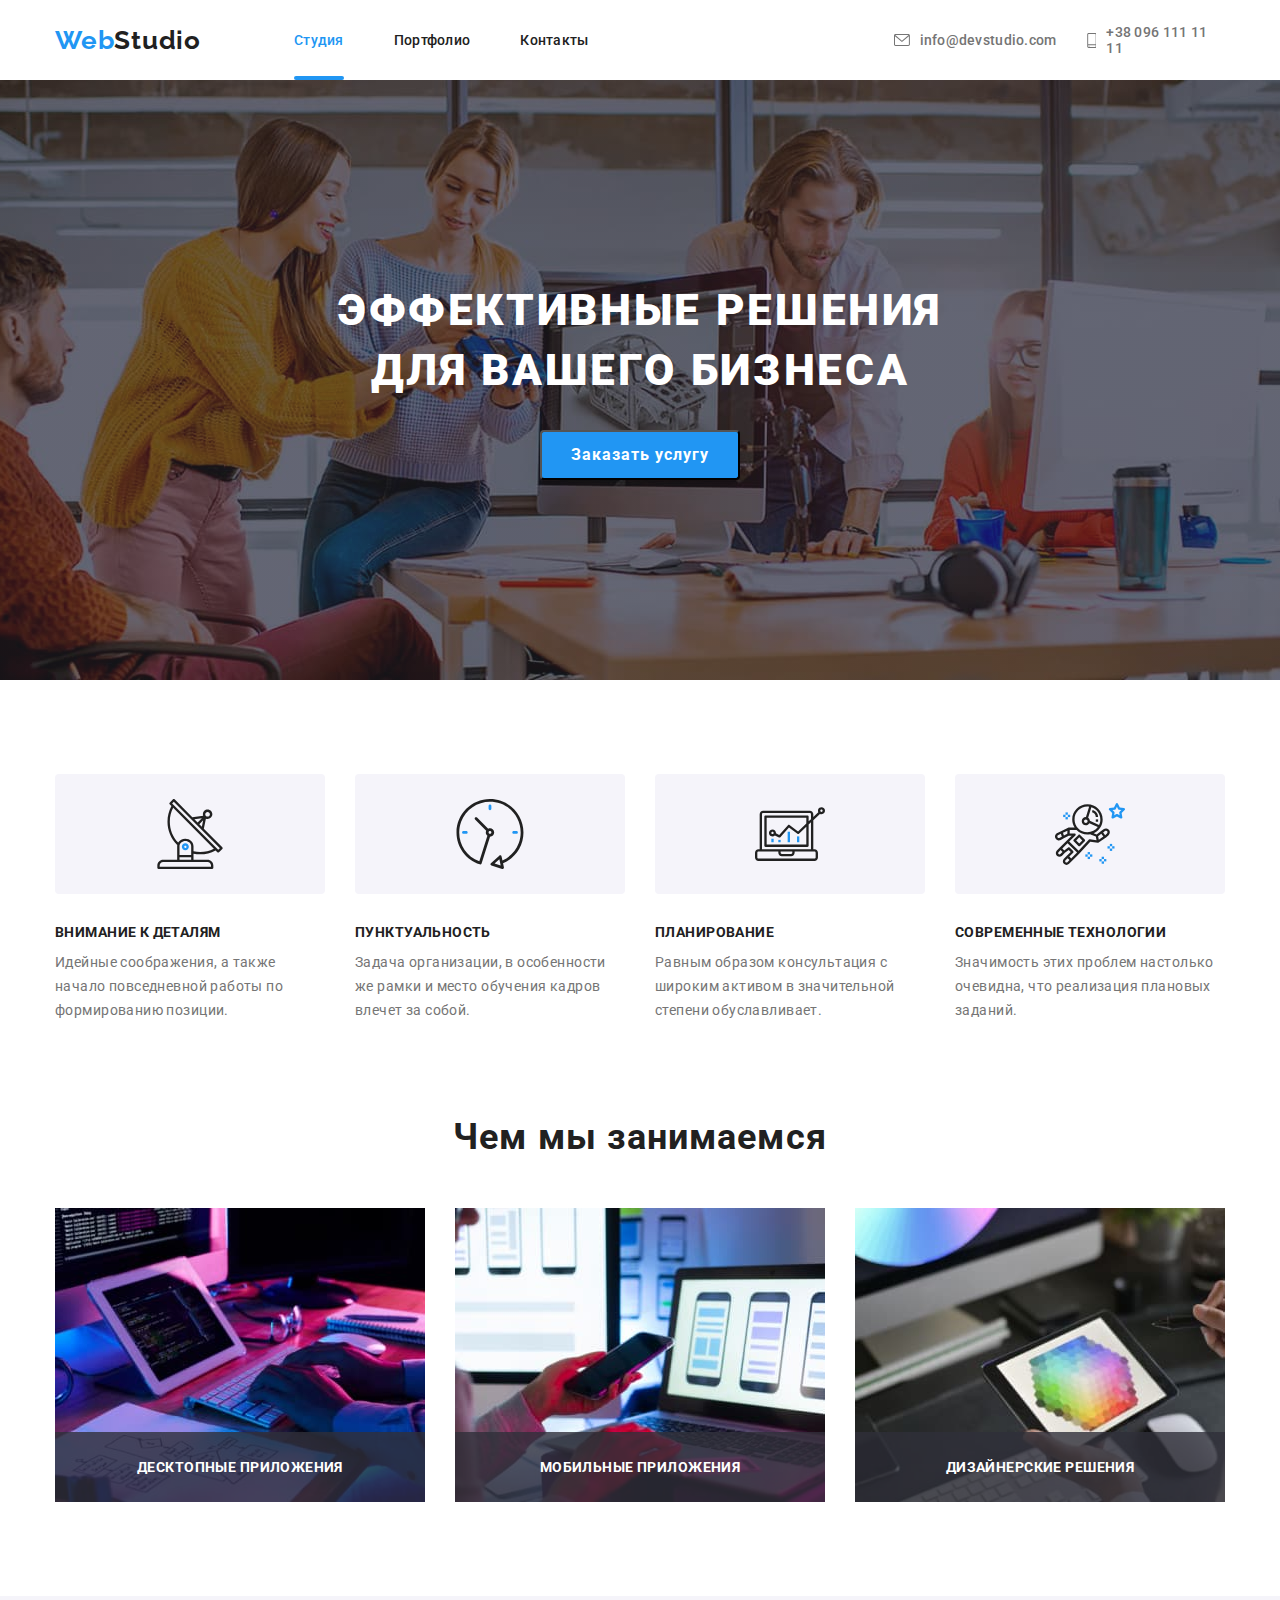
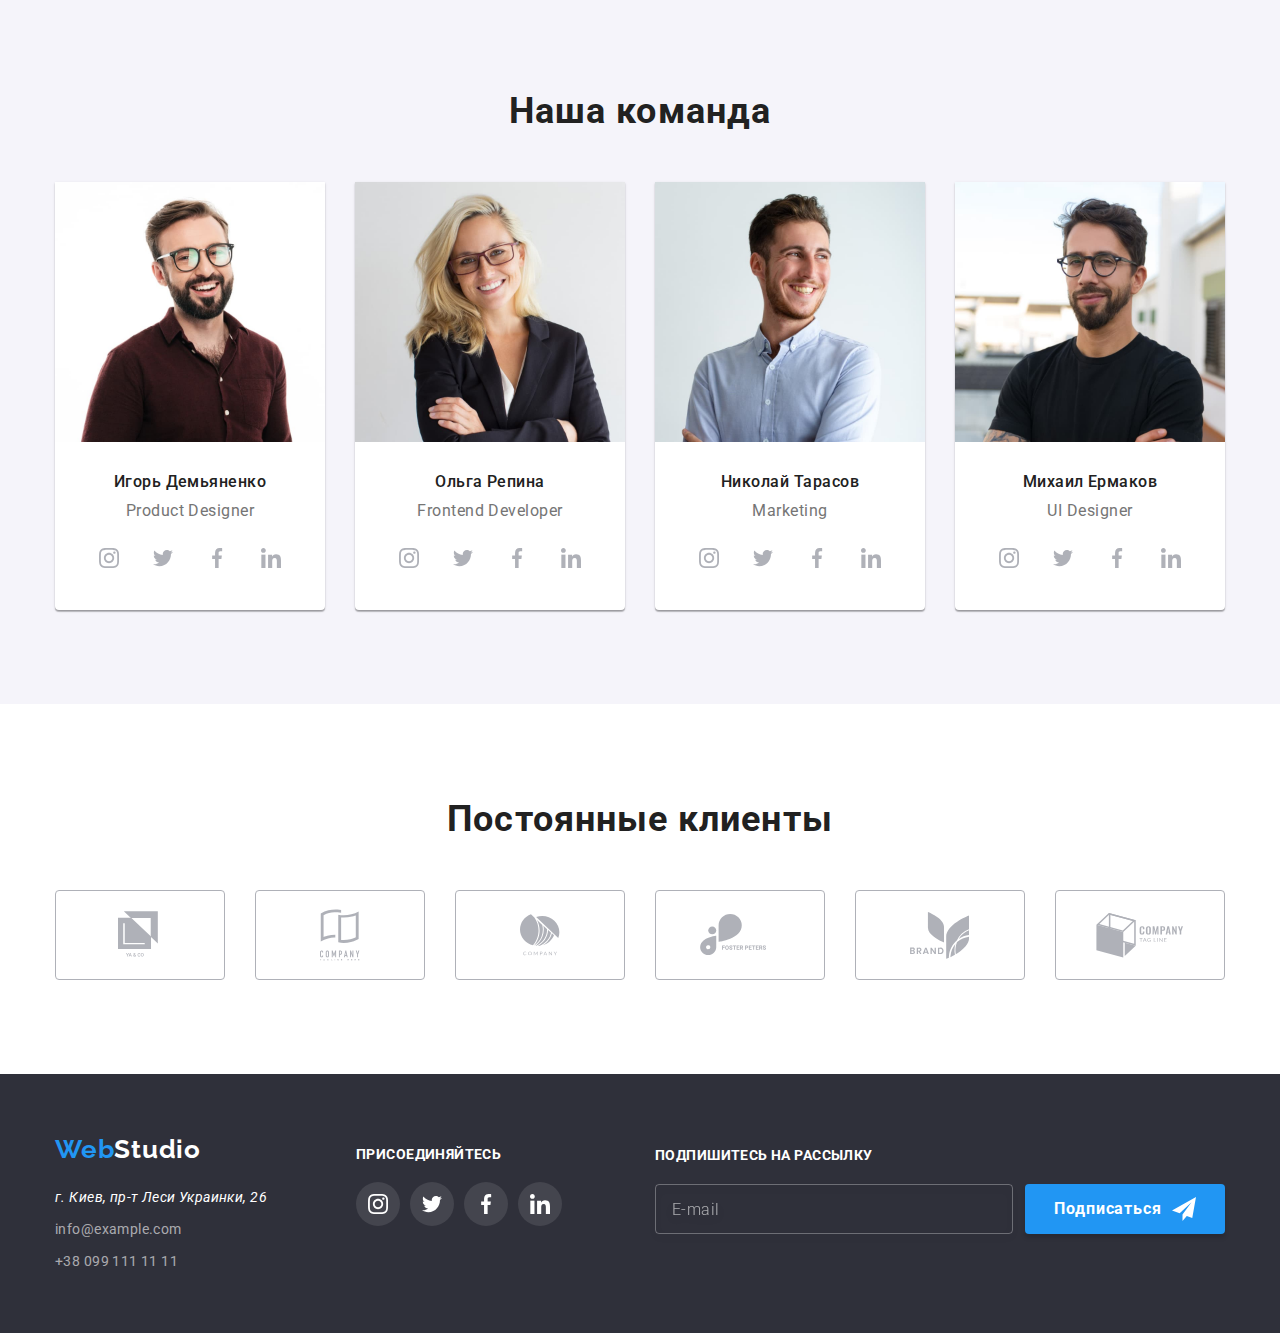
==== commit a1ed9c58: "Змінив шлях до зоображень" ====
--- a/index.html
+++ b/index.html
@@ -117,21 +117,21 @@
       <ul class="product-list">
         <li class="product-item">
           <div class="wrapper">
-            <img src="./IMG/product/product(1).jpg" alt="Работа над десктопным приложением" width="370" />
+            <img src="./img/product/product(1).jpg" alt="Работа над десктопным приложением" width="370" />
             <h4 class="product-desc">Десктопные приложения</h4>
           </div>
 
         </li>
         <li class="product-item">
           <div class="wrapper">
-            <img src="./IMG/product/product(2).jpg" alt="Работа над мобильным приложением" width="370" />
+            <img src="./img/product/product(2).jpg" alt="Работа над мобильным приложением" width="370" />
             <h4 class="product-desc">Мобильные приложения</h4>
           </div>
 
         </li>
         <li class="product-item">
           <div class="wrapper">
-            <img src="./IMG/product/product(3).jpg" alt="Дизайнер работает на планшете" width="370" />
+            <img src="./img/product/product(3).jpg" alt="Дизайнер работает на планшете" width="370" />
             <h4 class="product-desc">Дизайнерские решения</h4>
           </div>
 
--- a/css/main.min.css
+++ b/css/main.min.css
@@ -1,2 +1,2 @@
-/*! modern-normalize v0.7.0 | MIT License | https://github.com/sindresorhus/modern-normalize */*,*::before,*::after{-webkit-box-sizing:border-box;box-sizing:border-box}:root{-moz-tab-size:4;-o-tab-size:4;tab-size:4}html{line-height:1.15;-webkit-text-size-adjust:100%}body{margin:0}body{font-family:system-ui,-apple-system,"Segoe UI",Roboto,Helvetica,Arial,sans-serif,"Apple Color Emoji","Segoe UI Emoji"}hr{height:0}abbr[title]{-webkit-text-decoration:underline dotted;text-decoration:underline dotted}b,strong{font-weight:bolder}code,kbd,samp,pre{font-family:ui-monospace, SFMono-Regular, Consolas, "Liberation Mono", Menlo, monospace;font-size:1em}small{font-size:80%}sub,sup{font-size:75%;line-height:0;position:relative;vertical-align:baseline}sub{bottom:-0.25em}sup{top:-0.5em}button,input,optgroup,select,textarea{font-family:inherit;font-size:100%;line-height:1.15;margin:0}button,select{text-transform:none}button,[type="button"],[type="reset"],[type="submit"]{-webkit-appearance:button}button::-moz-focus-inner,[type="button"]::-moz-focus-inner,[type="reset"]::-moz-focus-inner,[type="submit"]::-moz-focus-inner{border-style:none;padding:0}button:-moz-focusring,[type="button"]:-moz-focusring,[type="reset"]:-moz-focusring,[type="submit"]:-moz-focusring{outline:1px dotted ButtonText}legend{padding:0}progress{vertical-align:baseline}[type="number"]::-webkit-inner-spin-button,[type="number"]::-webkit-outer-spin-button{height:auto}[type="search"]{-webkit-appearance:textfield;outline-offset:-2px}[type="search"]::-webkit-search-decoration{-webkit-appearance:none}::-webkit-file-upload-button{-webkit-appearance:button;font:inherit}summary{display:list-item}body{margin:0;padding:0}ul,li{list-style:none;margin:0;padding:0}a,a:visited{text-decoration:none}h1,h2,h4,p{margin:0;padding:0}.container{padding:0 15px;margin-left:auto;margin-right:auto}@media screen and (min-width: 480px){.container{width:480px}}@media screen and (min-width: 768px){.container{width:768px}}@media screen and (min-width: 1200px){.container{width:1200px}}@media screen and (max-width: 767px){.navigation-header{height:60px;display:-webkit-box;display:-ms-flexbox;display:flex;-webkit-box-align:center;-ms-flex-align:center;align-items:center;-webkit-box-pack:justify;-ms-flex-pack:justify;justify-content:space-between}.drop-menu{padding:0;width:40px;height:40px;background-color:Transparent;border:none}.drop-menu svg{width:40px;height:40px;fill:#000}.drop-menu:active{margin:0;padding:0}.drop-menu:active svg .icon-open{fill:#2196F3}.drop-menu:active svg .icon-close{fill:#2196F3}.icon-open{display:block}.icon-close{display:none}.is-open .icon-open{display:none}.is-open .icon-close{display:block;fill:#2196F3}.header{position:relative}.mobile-menu{display:none;position:absolute;z-index:2;top:60px;left:0;right:0;padding:60px 0;background:#fff;border-top:1px solid #ECECEC}.mobile-menu.is-open{display:block}.link-list li:not(:last-child){margin-bottom:40px}.mobile-menu li{text-align:center}.mobile-menu .link{font-family:Roboto;font-size:18px;font-weight:500;line-height:21px;letter-spacing:0.02em;color:#212121}.mobile-menu .link:hover{color:#2196F3}.link-list .underline-studio{color:#2196F3}.link-list .underline-studio:after{content:'';display:block;background:#2196F3;border-radius:2px;margin-left:auto;margin-right:auto;width:61px;height:4px;margin-top:8px}.link-list .underline-portfolio{color:#2196F3}.link-list .underline-portfolio:after{content:'';display:block;background:#2196F3;border-radius:2px;margin-left:auto;margin-right:auto;width:97px;height:4px;margin-top:8px}.contact-list{margin-top:60px}.contact-list li:not(:first-child){margin-top:16px}.contact-list .flex{display:-webkit-box;display:-ms-flexbox;display:flex;-webkit-box-align:center;-ms-flex-align:center;align-items:center;-webkit-box-pack:center;-ms-flex-pack:center;justify-content:center}.contact-list .icon-mail{width:16px;height:12px;fill:#757575;margin-right:10px}.contact-list .icon-phone{width:10px;height:15px;fill:#757575;margin-right:10px}.contact-list .link{font-family:Roboto;font-style:normal;font-weight:500;font-size:18px;line-height:21px;letter-spacing:0.02em;color:#757575}.contact-list .flex:hover .icon-mail{fill:#2196F3}.contact-list .flex:hover .icon-phone{fill:#2196F3}}@media screen and (min-width: 768px) and (max-width: 1199px){.drop-menu{display:none}.navigation-header{display:-webkit-box;display:-ms-flexbox;display:flex;-webkit-box-align:center;-ms-flex-align:center;align-items:center}.mobile-menu{display:-webkit-box;display:-ms-flexbox;display:flex}.link-list{display:-webkit-box;display:-ms-flexbox;display:flex;-webkit-box-align:center;-ms-flex-align:center;align-items:center;margin-left:88px;margin-right:84px}.link-list li:not(:last-child){margin-right:50px}.link-list .link{display:inline-block;font-family:Roboto;font-weight:500;font-size:14px;line-height:16px;letter-spacing:0.02em;color:#212121;padding:32px 0;height:80px}.link-list .link:hover{color:#2196F3}.link-list .underline-studio{color:#2196F3}.link-list .underline-studio:after{content:'';display:block;background:#2196F3;border-radius:2px;height:4px;margin-top:28px}.link-list .underline-portfolio{color:#2196F3}.link-list .underline-portfolio:after{content:'';display:block;background:#2196F3;border-radius:2px;height:4px;margin-top:28px}.contact-list{height:80px;padding:21px 0}.contact-list .flex{display:-webkit-box;display:-ms-flexbox;display:flex}.contact-list .flex:not(:last-child){margin-bottom:10px}.contact-list .flex:hover .icon-mail{fill:#2196F3}.contact-list .flex:hover .icon-phone{fill:#2196F3}.contact-list .flex:hover .link{color:#2196F3}.contact-list .icon-mail{width:16px;height:12px;fill:#757575;margin-right:10px}.contact-list .icon-phone{width:10px;height:15px;fill:#757575;margin-right:10px}.contact-list .link{font-family:Roboto;font-weight:500;font-size:12px;line-height:14px;letter-spacing:0.02em;color:#757575}}.logo-header{font-family:Raleway;font-style:normal;font-weight:700;font-size:24px;line-height:28px;letter-spacing:0.03em;color:#212121}.logo-header .logo-accent{color:#2196F3}.logo-header:visited{color:#212121}.logo-header:visited .logo-accent{color:#2196F3}.logo-footer{font-family:Raleway;font-style:normal;font-weight:700;font-size:24px;line-height:28px;letter-spacing:0.03em;color:#FFFFFF}.logo-footer .logo-accent{color:#2196F3}.logo-footer:visited{color:#ffffff}.logo-footer:visited .logo-accent{color:#2196F3}@media screen and (max-width: 767px){.text-center{text-align:center}}.footer{padding:60px 0;background:#2F303A}.address-container{margin-top:20px}.address-item:not(:first-child){margin-top:8px}.address{font-family:Roboto;font-size:14px;line-height:24px;letter-spacing:0.03em;color:#FFFFFF}.footer-contact-link{font-family:Roboto;font-size:14px;line-height:24px;letter-spacing:0.03em;color:rgba(255,255,255,0.6)}.welcome-footer{font-family:Roboto;font-weight:700;font-size:14px;line-height:16px;text-align:center;letter-spacing:0.03em;text-transform:uppercase;color:#FFFFFF}.soclink-item:not(:last-child){margin-right:10px}.footer-soclink-list{display:-webkit-box;display:-ms-flexbox;display:flex;-webkit-box-pack:center;-ms-flex-pack:center;justify-content:center;margin-top:20px}.footer-soclink-bg{display:-webkit-box;display:-ms-flexbox;display:flex;-webkit-box-align:center;-ms-flex-align:center;align-items:center;-webkit-box-pack:center;-ms-flex-pack:center;justify-content:center;width:44px;height:44px;background:rgba(255,255,255,0.1);border-radius:50%}.footer-soclink{width:20px;height:20px;fill:#ffffff}.subscribe-label{font-family:Roboto;font-weight:700;font-size:14px;line-height:16px;letter-spacing:0.03em;text-transform:uppercase;color:#FFFFFF}.subscribe-input{margin-top:35px;padding-left:16px;font-weight:300;font-family:Roboto;line-height:20px;color:rgba(255,255,255,0.6);background-color:transparent;border:1px solid rgba(255,255,255,0.3);-webkit-box-sizing:border-box;box-sizing:border-box;-webkit-filter:drop-shadow(0px 4px 4px rgba(0,0,0,0.15));filter:drop-shadow(0px 4px 4px rgba(0,0,0,0.15));border-radius:4px}.subscribe-input::-webkit-input-placeholder{font-family:Roboto;line-height:20px;display:-webkit-box;display:flex;-webkit-box-align:center;align-items:center;letter-spacing:0.03em;color:rgba(255,255,255,0.6)}.subscribe-input:-ms-input-placeholder{font-family:Roboto;line-height:20px;display:-ms-flexbox;display:flex;-ms-flex-align:center;align-items:center;letter-spacing:0.03em;color:rgba(255,255,255,0.6)}.subscribe-input::-ms-input-placeholder{font-family:Roboto;line-height:20px;display:-ms-flexbox;display:flex;-ms-flex-align:center;align-items:center;letter-spacing:0.03em;color:rgba(255,255,255,0.6)}.subscribe-input::placeholder{font-family:Roboto;line-height:20px;display:-webkit-box;display:-ms-flexbox;display:flex;-webkit-box-align:center;-ms-flex-align:center;align-items:center;letter-spacing:0.03em;color:rgba(255,255,255,0.6)}.subscribe-button{margin-left:auto;margin-right:auto;margin-top:20px;display:inline-block;width:200px;height:50px;background:#2196F3;-webkit-box-shadow:0px 4px 4px rgba(0,0,0,0.15);box-shadow:0px 4px 4px rgba(0,0,0,0.15);border-radius:4px;border-style:none;font-family:Roboto;font-weight:700;font-size:16px;line-height:30px;display:-webkit-box;display:-ms-flexbox;display:flex;-webkit-box-align:center;-ms-flex-align:center;align-items:center;-webkit-box-pack:center;-ms-flex-pack:center;justify-content:center;letter-spacing:0.06em;color:#FFFFFF}.icon-send{margin-left:10px;width:24px;height:24px}@media screen and (max-width: 767px){.address-item{text-align:center}.soclink-info,.subscribe{margin-top:60px}.subscribe-input{width:100%;height:50px;margin-left:auto;margin-right:auto}}@media screen and (min-width: 480px){.subscribe-input{width:450px;height:50px}}@media screen and (max-width: 1199px){.subscribe-input{margin-top:35px}.subscribe-label{display:-webkit-box;display:-ms-flexbox;display:flex;-webkit-box-pack:center;-ms-flex-pack:center;justify-content:center}}@media screen and (min-width: 768px) and (max-width: 1199px){.footer .flex{display:-webkit-box;display:-ms-flexbox;display:flex;-ms-flex-wrap:wrap;flex-wrap:wrap}.info{margin-left:60px;margin-right:165px;width:232px;display:-webkit-box;display:-ms-flexbox;display:flex;-webkit-box-orient:vertical;-webkit-box-direction:normal;-ms-flex-direction:column;flex-direction:column;-webkit-box-pack:center;-ms-flex-pack:center;justify-content:center}.info .logo{margin-left:auto;margin-right:auto}.address-container{display:-webkit-box;display:-ms-flexbox;display:flex;-webkit-box-orient:vertical;-webkit-box-direction:normal;-ms-flex-direction:column;flex-direction:column;-webkit-box-align:center;-ms-flex-align:center;align-items:center}.soclink-info{width:206px;height:80px;margin-top:5px}.footer .subscribe{width:450px;height:156px;margin-left:auto;margin-right:auto;margin-top:60px}.subscribe-input{margin-top:20px}}.hero{background-image:-webkit-gradient(linear, left top, left bottom, from(rgba(47,48,58,0.4)), to(rgba(47,48,58,0.4))),url("../img/hero/hero-image.jpg");background-image:linear-gradient(rgba(47,48,58,0.4), rgba(47,48,58,0.4)),url("../img/hero/hero-image.jpg");background-repeat:no-repeat;background-size:cover;background-position:center}@media screen and (max-width: 767px){.hero{padding:118px 0}.h1-hero{margin:auto;width:360px;font-family:Roboto;font-weight:900;font-size:26px;line-height:42px;text-align:center;letter-spacing:0.06em;text-transform:uppercase;color:#FFFFFF}.button-hero{display:block;margin-top:30px;width:200px;height:50px;margin-left:auto;margin-right:auto;font-family:Roboto;font-weight:700;font-size:16px;line-height:30px;letter-spacing:0.06em;text-align:center;color:#FFFFFF;background:#2196F3;-webkit-box-shadow:0px 4px 4px rgba(0,0,0,0.15);box-shadow:0px 4px 4px rgba(0,0,0,0.15);border-radius:4px}}@media screen and (min-width: 768px) and (max-width: 1199px){.hero{padding:118px 0}.h1-hero{margin:auto;width:360px;font-family:Roboto;font-weight:900;font-size:26px;line-height:42px;text-align:center;letter-spacing:0.06em;text-transform:uppercase;color:#FFFFFF}.button-hero{display:block;margin-top:30px;width:200px;height:50px;margin-left:auto;margin-right:auto;font-family:Roboto;font-weight:700;font-size:16px;line-height:30px;letter-spacing:0.06em;text-align:center;color:#FFFFFF;background:#2196F3;-webkit-box-shadow:0px 4px 4px rgba(0,0,0,0.15);box-shadow:0px 4px 4px rgba(0,0,0,0.15);border-radius:4px}}@media screen and (max-width: 767px){.features{padding:60px 0}.features-item:not(:last-child){margin-bottom:30px}.icon-background{background:#F5F4FA;border-radius:4px;padding:25px 0}.icon-background .icon{display:block;width:70px;height:70px;margin:auto}.h4-features{margin-top:30px;text-align:center;font-family:Roboto;font-weight:700;font-size:14px;line-height:16px;letter-spacing:0.03em;text-transform:uppercase;color:#212121}.p-features{margin-top:10px;font-family:Roboto;font-weight:400;font-size:14px;line-height:24px;letter-spacing:0.03em;color:#757575}}@media screen and (min-width: 768px) and (max-width: 1199px){.features{padding:60px 0}.features-set{display:-webkit-box;display:-ms-flexbox;display:flex;-ms-flex-wrap:wrap;flex-wrap:wrap}.features-set .features-item{width:calc((100% - 30px) / 2)}.features-item:nth-child(2n-1){margin-right:30px}.features-item:nth-child(1){margin-bottom:30px}.features-item:nth-child(2){margin-bottom:30px}.icon-background{background:#F5F4FA;border-radius:4px;padding:25px 0}.icon-background .icon{display:block;width:70px;height:70px;margin:auto}.h4-features{margin-top:30px;font-family:Roboto;font-weight:700;font-size:14px;line-height:16px;letter-spacing:0.03em;text-transform:uppercase;color:#212121}.p-features{margin-top:10px;font-family:Roboto;font-weight:400;font-size:14px;line-height:24px;letter-spacing:0.03em;color:#757575}}@media screen and (max-width: 1199px){.product{display:none}}.team{padding:60px 0;background-color:#F5F4FA}.h2-team{font-family:Roboto;font-weight:700;font-size:28px;line-height:33px;text-align:center;letter-spacing:0.03em;color:#212121}.team-card{background:#FFFFFF;-webkit-box-shadow:0px 1px 3px rgba(0,0,0,0.12),0px 1px 1px rgba(0,0,0,0.14),0px 2px 1px rgba(0,0,0,0.2);box-shadow:0px 1px 3px rgba(0,0,0,0.12),0px 1px 1px rgba(0,0,0,0.14),0px 2px 1px rgba(0,0,0,0.2);border-radius:0px 0px 4px 4px}.card-name{font-family:Roboto;font-weight:500;font-size:16px;line-height:19px;text-align:center;letter-spacing:0.03em;color:#212121;margin-top:30px}.card-desc{font-family:Roboto;font-size:16px;line-height:19px;text-align:center;letter-spacing:0.03em;color:#757575;margin-top:10px}.soclink-list{display:-webkit-box;display:-ms-flexbox;display:flex;-webkit-box-pack:center;-ms-flex-pack:center;justify-content:center}.soclink-bg{width:44px;height:44px;padding:12px}.soclink{width:20px;height:20px;fill:#AFB1B8}@media screen and (max-width: 1199px){.h2-team{margin-bottom:30px}}@media screen and (max-width: 767px){.team-card:not(:last-child){margin-bottom:30px}.soclink-list{margin-top:16px}.team-card{margin-left:auto;margin-right:auto;padding-bottom:24px;width:100%}.team-card img{display:block;width:100%}}@media screen and (min-width: 480px) and (max-width: 767px){.team-card{margin-left:auto;margin-right:auto;width:450px}}@media screen and (min-width: 768px) and (max-width: 1199px){.team-list{display:-webkit-box;display:-ms-flexbox;display:flex;-ms-flex-wrap:wrap;flex-wrap:wrap}.team-card{width:calc((100% - 34px)/2)}.team-card img{display:block;width:100%}.team-card:nth-child(2n-1){margin-right:30px}.team-card:nth-child(1){margin-bottom:30px}.team-card:nth-child(2){margin-bottom:30px}.soclink-list{margin-top:16px;margin-bottom:24px}}.clients{padding:60px 0}.h2-clients{font-family:Roboto;font-weight:700;text-align:center;letter-spacing:0.03em;color:#212121}.client-link{display:-webkit-inline-box;display:-ms-inline-flexbox;display:inline-flex;-webkit-box-align:center;-ms-flex-align:center;align-items:center;-webkit-box-pack:center;-ms-flex-pack:center;justify-content:center;border:1px solid #AFB1B8;border-radius:4px;-webkit-transition:500ms;transition:500ms;-webkit-transition-timing-function:cubic-bezier(0.4, 0, 0.2, 1);transition-timing-function:cubic-bezier(0.4, 0, 0.2, 1)}.client-icon-fill{fill:#AFB1B8;-webkit-transition:500ms;transition:500ms;-webkit-transition-timing-function:cubic-bezier(0.4, 0, 0.2, 1);transition-timing-function:cubic-bezier(0.4, 0, 0.2, 1)}.clients-item:hover .client-link{border-color:#2196F3;-webkit-transition:500ms;transition:500ms;-webkit-transition-timing-function:cubic-bezier(0.4, 0, 0.2, 1);transition-timing-function:cubic-bezier(0.4, 0, 0.2, 1)}.clients-item:hover .client-icon-fill{-webkit-transition:500ms;transition:500ms;-webkit-transition-timing-function:cubic-bezier(0.4, 0, 0.2, 1);transition-timing-function:cubic-bezier(0.4, 0, 0.2, 1);fill:#2196f3}.client-icon-1{width:44px;height:49px;fill:#afb1b8}.client-icon-2{width:40px;height:52px;fill:#afb1b8}.client-icon-3{width:40px;height:42px;fill:#afb1b8}.client-icon-4{width:79px;height:42px;fill:#afb1b8}.client-icon-5{width:59px;height:47px;fill:#afb1b8}.client-icon-6{width:88px;height:45px;fill:#afb1b8}@media screen and (max-width: 1199px){.clients-list{display:-webkit-box;display:-ms-flexbox;display:flex;-ms-flex-wrap:wrap;flex-wrap:wrap}.h2-clients{margin-bottom:30px;font-size:28px;line-height:33px}}@media screen and (max-width: 767px){.clients-item{margin-bottom:30px;width:calc((100% - 15px*2) / 2)}.client-link{height:90px;width:100%}.clients-item:nth-child(2n+1){margin-right:15px}.clients-item:nth-child(2n){margin-left:15px}.clients-item:nth-child(5){margin-bottom:0}.clients-item:nth-child(6){margin-bottom:0}}@media screen and (min-width: 768px) and (max-width: 1199px){.client-link{height:90px;width:226px}.clients-item{width:calc((100% - 60px) / 3)}.clients-item:nth-child(1){margin-bottom:30px;margin-right:30px}.clients-item:nth-child(2){margin-bottom:30px;margin-right:30px}.clients-item:nth-child(3){margin-bottom:30px}.clients-item:nth-child(4){margin-right:30px}.clients-item:nth-child(5){margin-right:30px}}.btn-portfolio{display:block;padding:6px 22px;height:38px;background:#F5F4FA;border-radius:4px;font-family:Roboto;font-weight:500;font-size:16px;text-align:center;letter-spacing:0.03em;border-style:none;color:#212121}.btn-portfolio:hover,.btn-portfolio:active{background:#2196F3;color:#FFFFFF;-webkit-box-shadow:0px 3px 1px rgba(0,0,0,0.1),0px 1px 2px rgba(0,0,0,0.08),0px 2px 2px rgba(0,0,0,0.12);box-shadow:0px 3px 1px rgba(0,0,0,0.1),0px 1px 2px rgba(0,0,0,0.08),0px 2px 2px rgba(0,0,0,0.12)}@media screen and (max-width: 767px){.filtres{margin-bottom:40px;display:-webkit-box;display:-ms-flexbox;display:flex;-ms-flex-wrap:wrap;flex-wrap:wrap}.btn-portfolio:not(:last-child){margin-right:8px}.btn-portfolio:nth-child(4){margin-top:15px}.btn-portfolio:nth-child(5){margin-top:15px}}@media screen and (min-width: 768px) and (max-width: 1199px){.filtres{display:-webkit-box;display:-ms-flexbox;display:flex;-webkit-box-pack:center;-ms-flex-pack:center;justify-content:center;margin-bottom:30px}.btn-portfolio:not(:last-child){margin-right:8px}}.portfolio{border-top:1px solid #ECECEC;padding:60px 0}.project-card:hover{-webkit-box-shadow:0px 1px 1px rgba(0,0,0,0.12),0px 4px 4px rgba(0,0,0,0.06),1px 4px 6px rgba(0,0,0,0.16);box-shadow:0px 1px 1px rgba(0,0,0,0.12),0px 4px 4px rgba(0,0,0,0.06),1px 4px 6px rgba(0,0,0,0.16)}.card-border{padding:20px 24px;border-right:1px solid #EEEEEE;border-bottom:1px solid #EEEEEE;border-left:1px solid #EEEEEE}.portfolio-card-name{font-family:Roboto;font-weight:700;font-size:18px;line-height:36px;letter-spacing:0.06em;color:#212121}.portfolio-card-desc{font-family:Roboto;font-size:16px;line-height:30px;letter-spacing:0.03em;color:#757575}.animation-overlay{position:relative;width:100%;height:294px}.animation-overlay:hover .text{top:0;left:0;opacity:0.9}.animation-overlay .text{z-index:1;position:absolute;top:100%;left:0;opacity:0;pointer-events:none;width:100%;height:100%;padding:70px 24px;background:rgba(33,150,243,0.9);font-family:Roboto;font-size:18px;font-weight:400;line-height:28px;letter-spacing:0.03em;color:#FFFFFF;-webkit-transition:500ms;transition:500ms;-webkit-transition-timing-function:cubic-bezier(0.4, 0, 0.2, 1);transition-timing-function:cubic-bezier(0.4, 0, 0.2, 1)}@media screen and (max-width: 767px){.project-card{width:100%;margin-left:auto;margin-right:auto}.project-card:not(:last-child){margin-bottom:30px}.img-contain-1{width:100%;height:100%;background:url("../img/projects/mobile/mobile-img(1).jpg");background-size:cover;background-position:center;background-repeat:no-repeat}.img-contain-2{width:100%;height:100%;background:url("../img/projects/mobile/mobile-img(2).jpg");background-size:cover;background-position:center;background-repeat:no-repeat}.img-contain-3{width:100%;height:100%;background:url("../img/projects/mobile/mobile-img(3).jpg");background-size:cover;background-position:center;background-repeat:no-repeat}.img-contain-4{width:100%;height:100%;background:url("../img/projects/mobile/mobile-img(4).jpg");background-size:cover;background-position:center;background-repeat:no-repeat}.img-contain-5{width:100%;height:100%;background:url("../img/projects/mobile/mobile-img(5).jpg");background-size:cover;background-position:center;background-repeat:no-repeat}.img-contain-6{width:100%;height:100%;background:url("../img/projects/mobile/mobile-img(6).jpg");background-size:cover;background-position:center;background-repeat:no-repeat}.img-contain-7{width:100%;height:100%;background:url("../img/projects/mobile/mobile-img(7).jpg");background-size:cover;background-position:center;background-repeat:no-repeat}.img-contain-8{width:100%;height:100%;background:url("../img/projects/mobile/mobile-img(8).jpg");background-size:cover;background-position:center;background-repeat:no-repeat}.img-contain-9{width:100%;height:100%;background:url("../img/projects/mobile/mobile-img(9).jpg");background-size:cover;background-position:center;background-repeat:no-repeat}}@media screen and (min-width: 480px) and (max-width: 767px){.project-card{width:450px;height:404px}.project-card a:hover .text{top:0;left:0;opacity:0.9}}@media screen and (min-width: 768px) and (max-width: 1199px){.wrap{display:-webkit-box;display:-ms-flexbox;display:flex;-ms-flex-wrap:wrap;flex-wrap:wrap}.project-card{display:block;width:354px;margin-bottom:30px}.project-card a:hover .text{top:0;left:0;opacity:0.9}.project-card:nth-child(2n-1){margin-right:30px}.project-card:nth-child(8){margin-bottom:0}.project-card:nth-child(9){margin-bottom:0}.project-card:nth-child(1){height:404px}.project-card:nth-child(8){height:404px}.img-contain-1{width:100%;height:100%;background:url("../img/projects/img(1).jpg");background-size:cover;background-position:center;background-repeat:no-repeat}.img-contain-2{width:100%;height:100%;background:url("../img/projects/img(2).jpg");background-size:cover;background-position:center;background-repeat:no-repeat}.img-contain-3{width:100%;height:100%;background:url("../img/projects/img(3).jpg");background-size:cover;background-position:center;background-repeat:no-repeat}.img-contain-4{width:100%;height:100%;background:url("../img/projects/img(4).jpg");background-size:cover;background-position:center;background-repeat:no-repeat}.img-contain-5{width:100%;height:100%;background:url("../img/projects/img(5).jpg");background-size:cover;background-position:center;background-repeat:no-repeat}.img-contain-6{width:100%;height:100%;background:url("../img/projects/img(6).jpg");background-size:cover;background-position:center;background-repeat:no-repeat}.img-contain-7{width:100%;height:100%;background:url("../img/projects/img(7).jpg");background-size:cover;background-position:center;background-repeat:no-repeat}.img-contain-8{width:100%;height:100%;background:url("../img/projects/img(8).jpg");background-size:cover;background-position:center;background-repeat:no-repeat}.img-contain-9{width:100%;height:100%;background:url("../img/projects/img(9).jpg");background-size:cover;background-position:center;background-repeat:no-repeat}}@media screen and (max-width: 479px){.modal{width:100%}.form-input{width:100%}}@media screen and (min-width: 480px){.modal{width:450px}.form-input{width:370px}}@media screen and (max-width: 1199px){.is-hidden{visibility:hidden;opacity:0;pointer-events:none;-webkit-transition:500ms;transition:500ms;-webkit-transition-timing-function:cubic-bezier(0.4, 0, 0.2, 1);transition-timing-function:cubic-bezier(0.4, 0, 0.2, 1)}.backdrop{position:fixed;top:0;left:0;bottom:0;right:0;overflow-y:scroll;padding:93px 15px;background:rgba(0,0,0,0.2);z-index:3;-webkit-transition:500ms;transition:500ms;-webkit-transition-timing-function:cubic-bezier(0.4, 0, 0.2, 1);transition-timing-function:cubic-bezier(0.4, 0, 0.2, 1)}.close-btn{width:30px;height:30px;margin:8px;float:right;background:#fff;border:1px solid rgba(0,0,0,0.1);border-radius:50%;padding:5px}.icon-close-form{width:18px;height:18px}.icon-close-form:hover{fill:#2196F3}.modal{position:absolute;left:50%;-webkit-transform:translateX(-50%);transform:translateX(-50%);overflow-y:scroll;height:auto;background-color:#fff;-webkit-box-shadow:0px 1px 3px rgba(0,0,0,0.12),0px 1px 1px rgba(0,0,0,0.14),0px 2px 1px rgba(0,0,0,0.2);box-shadow:0px 1px 3px rgba(0,0,0,0.12),0px 1px 1px rgba(0,0,0,0.14),0px 2px 1px rgba(0,0,0,0.2);border-radius:4px;-webkit-transition:500ms;transition:500ms;-webkit-transition-timing-function:cubic-bezier(0.4, 0, 0.2, 1);transition-timing-function:cubic-bezier(0.4, 0, 0.2, 1)}.form-container{max-width:448px;margin-left:auto;margin-right:auto;padding:40px 40px}.form-title{margin:0;margin-bottom:12px;text-align:center;font-weight:700;line-height:23px;font-size:20px;letter-spacing:0.03em;text-align:center;color:#212121}.form-flex{display:-webkit-box;display:-ms-flexbox;display:flex;-webkit-box-orient:vertical;-webkit-box-direction:normal;-ms-flex-direction:column;flex-direction:column}.form-label{margin-bottom:4px;font-size:12px;letter-spacing:0.01em;line-height:14px;color:#757575}.form-input{margin:auto;padding-left:42px;height:40px;border:1px solid rgba(33,33,33,0.2);-webkit-box-sizing:border-box;box-sizing:border-box;border-radius:4px}.form-input:focus{border-radius:4px;border:1px solid #2196F3;outline:none}.icon-field{position:relative}.icon-form{position:absolute;width:18px;height:18px;left:12px;bottom:11px}.form-input:focus+.icon-form{fill:#2196F3}.icon-field:not(:first-child){margin-top:10px}.form-textarea{height:120px;border:1px solid rgba(33,33,33,0.2);-webkit-box-sizing:border-box;box-sizing:border-box;border-radius:4px;padding:12px 16px;color:#757575}.form-textarea:focus{border:1px solid #2196f3;outline:none}.form-textarea .form-textarea::-webkit-input-placeholder{font-family:Roboto;font-size:14px;line-height:16px;letter-spacing:0.01em;color:rgba(117,117,117,0.5)}.form-textarea .form-textarea:-ms-input-placeholder{font-family:Roboto;font-size:14px;line-height:16px;letter-spacing:0.01em;color:rgba(117,117,117,0.5)}.form-textarea .form-textarea::-ms-input-placeholder{font-family:Roboto;font-size:14px;line-height:16px;letter-spacing:0.01em;color:rgba(117,117,117,0.5)}.form-textarea .form-textarea::placeholder{font-family:Roboto;font-size:14px;line-height:16px;letter-spacing:0.01em;color:rgba(117,117,117,0.5)}.a-checkbox{-webkit-text-decoration-line:underline;text-decoration-line:underline;color:#2196F3}.btn-submit{display:block;margin-top:30px;width:200px;height:50px;background:#188CE8;-webkit-box-shadow:0px 4px 4px rgba(0,0,0,0.15);box-shadow:0px 4px 4px rgba(0,0,0,0.15);border-radius:4px;font-family:Roboto;font-weight:700;font-size:16px;line-height:30px;text-align:center;letter-spacing:0.06em;color:#FFFFFF;margin-left:auto;margin-right:auto}.field{display:-webkit-box;display:-ms-flexbox;display:flex;-webkit-box-align:center;-ms-flex-align:center;align-items:center;margin-top:20px;font-family:Roboto;font-size:12px;line-height:14px;letter-spacing:0.03em;color:#757575}.checkbox{-webkit-appearance:none;-moz-appearance:none;appearance:none;position:absolute}.icon-checkbox{display:inline-block;min-width:16px;height:15px;margin-right:6px;background-image:url("../img/svg/icon-checkbox.svg")}.label{font-weight:400;font-size:12px;line-height:14px;letter-spacing:0.03em;letter-spacing:0.03em;color:#757575}.checkbox:checked+.icon-checkbox{border-color:transparent;background-color:#2196F3;background-image:url("../img/svg/icon-check.svg");background-size:contain;background-origin:border-box}}
+/*! modern-normalize v0.7.0 | MIT License | https://github.com/sindresorhus/modern-normalize */*,*::before,*::after{-webkit-box-sizing:border-box;box-sizing:border-box}:root{-moz-tab-size:4;-o-tab-size:4;tab-size:4}html{line-height:1.15;-webkit-text-size-adjust:100%}body{margin:0}body{font-family:system-ui,-apple-system,"Segoe UI",Roboto,Helvetica,Arial,sans-serif,"Apple Color Emoji","Segoe UI Emoji"}hr{height:0}abbr[title]{-webkit-text-decoration:underline dotted;text-decoration:underline dotted}b,strong{font-weight:bolder}code,kbd,samp,pre{font-family:ui-monospace, SFMono-Regular, Consolas, "Liberation Mono", Menlo, monospace;font-size:1em}small{font-size:80%}sub,sup{font-size:75%;line-height:0;position:relative;vertical-align:baseline}sub{bottom:-0.25em}sup{top:-0.5em}button,input,optgroup,select,textarea{font-family:inherit;font-size:100%;line-height:1.15;margin:0}button,select{text-transform:none}button,[type="button"],[type="reset"],[type="submit"]{-webkit-appearance:button}button::-moz-focus-inner,[type="button"]::-moz-focus-inner,[type="reset"]::-moz-focus-inner,[type="submit"]::-moz-focus-inner{border-style:none;padding:0}button:-moz-focusring,[type="button"]:-moz-focusring,[type="reset"]:-moz-focusring,[type="submit"]:-moz-focusring{outline:1px dotted ButtonText}legend{padding:0}progress{vertical-align:baseline}[type="number"]::-webkit-inner-spin-button,[type="number"]::-webkit-outer-spin-button{height:auto}[type="search"]{-webkit-appearance:textfield;outline-offset:-2px}[type="search"]::-webkit-search-decoration{-webkit-appearance:none}::-webkit-file-upload-button{-webkit-appearance:button;font:inherit}summary{display:list-item}body{margin:0;padding:0}ul,li{list-style:none;margin:0;padding:0}a,a:visited{text-decoration:none}h1,h2,h4,p{margin:0;padding:0}.container{padding:0 15px;margin-left:auto;margin-right:auto}@media screen and (min-width: 480px){.container{width:480px}}@media screen and (min-width: 768px){.container{width:768px}}@media screen and (min-width: 1200px){.container{width:1200px}}@media screen and (max-width: 767px){.navigation-header{height:60px;display:-webkit-box;display:-ms-flexbox;display:flex;-webkit-box-align:center;-ms-flex-align:center;align-items:center;-webkit-box-pack:justify;-ms-flex-pack:justify;justify-content:space-between}.drop-menu{padding:0;width:40px;height:40px;background-color:Transparent;border:none}.drop-menu svg{width:40px;height:40px;fill:#000}.drop-menu:hover{margin:0;padding:0}.drop-menu:hover svg .icon-open{fill:#2196F3}.drop-menu:hover svg .icon-close{fill:#2196F3}.icon-open{display:block}.icon-close{display:none}.is-open .icon-open{display:none}.is-open .icon-close{display:block;fill:#2196F3}.header{position:relative}.mobile-menu{display:none;position:absolute;z-index:2;top:60px;left:0;right:0;padding:60px 0;background:#fff;border-top:1px solid #ECECEC}.mobile-menu.is-open{display:block}.link-list li:not(:last-child){margin-bottom:40px}.mobile-menu li{text-align:center}.mobile-menu .link{font-family:Roboto;font-size:18px;font-weight:500;line-height:21px;letter-spacing:0.02em;color:#212121}.mobile-menu .link:hover{color:#2196F3}.link-list .underline-studio{color:#2196F3}.link-list .underline-studio:after{content:'';display:block;background:#2196F3;border-radius:2px;margin-left:auto;margin-right:auto;width:61px;height:4px;margin-top:8px}.link-list .underline-portfolio{color:#2196F3}.link-list .underline-portfolio:after{content:'';display:block;background:#2196F3;border-radius:2px;margin-left:auto;margin-right:auto;width:97px;height:4px;margin-top:8px}.contact-list{margin-top:60px}.contact-list li:not(:first-child){margin-top:16px}.contact-list .flex{display:-webkit-box;display:-ms-flexbox;display:flex;-webkit-box-align:center;-ms-flex-align:center;align-items:center;-webkit-box-pack:center;-ms-flex-pack:center;justify-content:center}.contact-list .icon-mail{width:16px;height:12px;fill:#757575;margin-right:10px}.contact-list .icon-phone{width:10px;height:15px;fill:#757575;margin-right:10px}.contact-list .link{font-family:Roboto;font-style:normal;font-weight:500;font-size:18px;line-height:21px;letter-spacing:0.02em;color:#757575}.contact-list .flex:hover .icon-mail{fill:#2196F3}.contact-list .flex:hover .icon-phone{fill:#2196F3}}@media screen and (min-width: 768px) and (max-width: 1199px){.drop-menu{display:none}.navigation-header{display:-webkit-box;display:-ms-flexbox;display:flex;-webkit-box-align:center;-ms-flex-align:center;align-items:center}.mobile-menu{display:-webkit-box;display:-ms-flexbox;display:flex}.link-list{display:-webkit-box;display:-ms-flexbox;display:flex;-webkit-box-align:center;-ms-flex-align:center;align-items:center;margin-left:88px;margin-right:84px}.link-list li:not(:last-child){margin-right:50px}.link-list .link{display:inline-block;font-family:Roboto;font-weight:500;font-size:14px;line-height:16px;letter-spacing:0.02em;color:#212121;padding:32px 0;height:80px}.link-list .link:hover{color:#2196F3}.link-list .underline-studio{color:#2196F3}.link-list .underline-studio:after{content:'';display:block;background:#2196F3;border-radius:2px;height:4px;margin-top:28px}.link-list .underline-portfolio{color:#2196F3}.link-list .underline-portfolio:after{content:'';display:block;background:#2196F3;border-radius:2px;height:4px;margin-top:28px}.contact-list{height:80px;padding:21px 0}.contact-list .flex{display:-webkit-box;display:-ms-flexbox;display:flex}.contact-list .flex:not(:last-child){margin-bottom:10px}.contact-list .flex:hover .icon-mail{fill:#2196F3}.contact-list .flex:hover .icon-phone{fill:#2196F3}.contact-list .flex:hover .link{color:#2196F3}.contact-list .icon-mail{width:16px;height:12px;fill:#757575;margin-right:10px}.contact-list .icon-phone{width:10px;height:15px;fill:#757575;margin-right:10px}.contact-list .link{font-family:Roboto;font-weight:500;font-size:12px;line-height:14px;letter-spacing:0.02em;color:#757575}}@media screen and (min-width: 1200px){.drop-menu{display:none}.navigation-header{display:-webkit-box;display:-ms-flexbox;display:flex;-webkit-box-align:center;-ms-flex-align:center;align-items:center}.mobile-menu{display:-webkit-box;display:-ms-flexbox;display:flex}.link-list{display:-webkit-box;display:-ms-flexbox;display:flex;-webkit-box-align:center;-ms-flex-align:center;align-items:center;margin-left:93px;margin-right:305px}.link-list li:not(:last-child){margin-right:50px}.link-list .link{display:inline-block;font-family:Roboto;font-weight:500;font-size:14px;line-height:16px;letter-spacing:0.02em;color:#212121;padding:32px 0;height:80px}.link-list .link:hover{color:#2196F3}.link-list .underline-studio{color:#2196F3}.link-list .underline-studio:after{content:'';display:block;background:#2196F3;border-radius:2px;height:4px;margin-top:28px}.link-list .underline-portfolio{color:#2196F3}.link-list .underline-portfolio:after{content:'';display:block;background:#2196F3;border-radius:2px;height:4px;margin-top:28px}.contact-list{height:80px;padding:21px 0;display:-webkit-box;display:-ms-flexbox;display:flex;-webkit-box-align:center;-ms-flex-align:center;align-items:center}.contact-list .flex{display:-webkit-box;display:-ms-flexbox;display:flex;-webkit-box-align:center;-ms-flex-align:center;align-items:center}.contact-list .flex:not(:last-child){margin-right:30px}.contact-list .flex:hover .icon-mail{fill:#2196F3}.contact-list .flex:hover .icon-phone{fill:#2196F3}.contact-list .flex:hover .link{color:#2196F3}.contact-list .icon-mail{width:16px;height:12px;fill:#757575;margin-right:10px}.contact-list .icon-phone{width:10px;height:15px;fill:#757575;margin-right:10px}.contact-list .link{font-family:Roboto;font-weight:500;font-size:14px;line-height:16px;letter-spacing:0.02em;color:#757575}}.logo-header{font-family:Raleway;font-style:normal;font-weight:700;font-size:24px;line-height:28px;letter-spacing:0.03em;color:#212121}.logo-header .logo-accent{color:#2196F3}.logo-header:visited{color:#212121}.logo-header:visited .logo-accent{color:#2196F3}.logo-footer{font-family:Raleway;font-style:normal;font-weight:700;font-size:24px;line-height:28px;letter-spacing:0.03em;color:#FFFFFF}.logo-footer .logo-accent{color:#2196F3}.logo-footer:visited{color:#ffffff}.logo-footer:visited .logo-accent{color:#2196F3}@media screen and (max-width: 767px){.text-center{text-align:center}}@media screen and (min-width: 1200px){.logo-header{font-family:Raleway;font-style:normal;font-weight:700;font-size:26px;line-height:31px;letter-spacing:0.03em;color:#212121}.logo-header .logo-accent{color:#2196F3}.logo-footer{font-family:Raleway;font-style:normal;font-weight:700;font-size:26px;line-height:31px;letter-spacing:0.03em;color:#FFFFFF}.logo-footer .logo-accent{color:#2196F3}}.footer{padding:60px 0;background:#2F303A}.address-container{margin-top:20px}.address-item:not(:first-child){margin-top:8px}.address{font-family:Roboto;font-size:14px;line-height:24px;letter-spacing:0.03em;color:#FFFFFF}.footer-contact-link{font-family:Roboto;font-size:14px;line-height:24px;letter-spacing:0.03em;color:rgba(255,255,255,0.6)}.welcome-footer{font-family:Roboto;font-weight:700;font-size:14px;line-height:16px;text-align:center;letter-spacing:0.03em;text-transform:uppercase;color:#FFFFFF}.soclink-item:not(:last-child){margin-right:10px}.footer-soclink-list{display:-webkit-box;display:-ms-flexbox;display:flex;-webkit-box-pack:center;-ms-flex-pack:center;justify-content:center;margin-top:20px}.footer-soclink-bg{display:-webkit-box;display:-ms-flexbox;display:flex;-webkit-box-align:center;-ms-flex-align:center;align-items:center;-webkit-box-pack:center;-ms-flex-pack:center;justify-content:center;width:44px;height:44px;background:rgba(255,255,255,0.1);border-radius:50%}.footer-soclink{width:20px;height:20px;fill:#ffffff}.subscribe-label{font-family:Roboto;font-weight:700;font-size:14px;line-height:16px;letter-spacing:0.03em;text-transform:uppercase;color:#FFFFFF}.subscribe-input{margin-top:35px;padding-left:16px;font-weight:300;font-family:Roboto;line-height:20px;color:rgba(255,255,255,0.6);background-color:transparent;border:1px solid rgba(255,255,255,0.3);-webkit-box-sizing:border-box;box-sizing:border-box;-webkit-filter:drop-shadow(0px 4px 4px rgba(0,0,0,0.15));filter:drop-shadow(0px 4px 4px rgba(0,0,0,0.15));border-radius:4px}.subscribe-input::-webkit-input-placeholder{font-family:Roboto;line-height:20px;display:-webkit-box;display:flex;-webkit-box-align:center;align-items:center;letter-spacing:0.03em;color:rgba(255,255,255,0.6)}.subscribe-input:-ms-input-placeholder{font-family:Roboto;line-height:20px;display:-ms-flexbox;display:flex;-ms-flex-align:center;align-items:center;letter-spacing:0.03em;color:rgba(255,255,255,0.6)}.subscribe-input::-ms-input-placeholder{font-family:Roboto;line-height:20px;display:-ms-flexbox;display:flex;-ms-flex-align:center;align-items:center;letter-spacing:0.03em;color:rgba(255,255,255,0.6)}.subscribe-input::placeholder{font-family:Roboto;line-height:20px;display:-webkit-box;display:-ms-flexbox;display:flex;-webkit-box-align:center;-ms-flex-align:center;align-items:center;letter-spacing:0.03em;color:rgba(255,255,255,0.6)}.subscribe-button{margin-left:auto;margin-right:auto;margin-top:20px;display:inline-block;width:200px;height:50px;background:#2196F3;-webkit-box-shadow:0px 4px 4px rgba(0,0,0,0.15);box-shadow:0px 4px 4px rgba(0,0,0,0.15);border-radius:4px;border-style:none;font-family:Roboto;font-weight:700;font-size:16px;line-height:30px;display:-webkit-box;display:-ms-flexbox;display:flex;-webkit-box-align:center;-ms-flex-align:center;align-items:center;-webkit-box-pack:center;-ms-flex-pack:center;justify-content:center;letter-spacing:0.06em;color:#FFFFFF}.icon-send{margin-left:10px;width:24px;height:24px}@media screen and (max-width: 767px){.address-item{text-align:center}.soclink-info,.subscribe{margin-top:60px}.subscribe-input{width:100%;height:50px;margin-left:auto;margin-right:auto}}@media screen and (min-width: 480px){.subscribe-input{width:450px;height:50px}}@media screen and (max-width: 1199px){.subscribe-input{margin-top:35px}.subscribe-label{display:-webkit-box;display:-ms-flexbox;display:flex;-webkit-box-pack:center;-ms-flex-pack:center;justify-content:center}}@media screen and (min-width: 768px) and (max-width: 1199px){.footer .flex{display:-webkit-box;display:-ms-flexbox;display:flex;-ms-flex-wrap:wrap;flex-wrap:wrap}.info{margin-left:60px;margin-right:165px;width:232px;display:-webkit-box;display:-ms-flexbox;display:flex;-webkit-box-orient:vertical;-webkit-box-direction:normal;-ms-flex-direction:column;flex-direction:column;-webkit-box-pack:center;-ms-flex-pack:center;justify-content:center}.info .logo{margin-left:auto;margin-right:auto}.address-container{display:-webkit-box;display:-ms-flexbox;display:flex;-webkit-box-orient:vertical;-webkit-box-direction:normal;-ms-flex-direction:column;flex-direction:column;-webkit-box-align:center;-ms-flex-align:center;align-items:center}.soclink-info{width:206px;height:80px;margin-top:5px}.footer .subscribe{width:450px;height:156px;margin-left:auto;margin-right:auto;margin-top:60px}.subscribe-input{margin-top:20px}}@media screen and (min-width: 1200px){.footer{padding:60px 0;background:#2F303A}.footer .flex{display:-webkit-box;display:-ms-flexbox;display:flex}.info{margin-right:70px;width:231px}.info .address-container{width:231px}.soclink-info{padding-top:12px;margin-right:93px}.soclink-info .welcome-footer{text-align:left}.soclink-info .soclink-item:hover .footer-soclink-bg{background:#2196F3}.subscribe{padding-top:12px}.subscribe-flex{display:-webkit-box;display:-ms-flexbox;display:flex}.subscribe-flex .subscribe-input{width:358px;margin-top:20px;margin-right:12px}}.hero{background-image:-webkit-gradient(linear, left top, left bottom, from(rgba(47,48,58,0.4)), to(rgba(47,48,58,0.4))),url("../img/hero/hero-image.jpg");background-image:linear-gradient(rgba(47,48,58,0.4), rgba(47,48,58,0.4)),url("../img/hero/hero-image.jpg");background-repeat:no-repeat;background-size:cover;background-position:center}@media screen and (max-width: 767px){.hero{padding:118px 0}.h1-hero{margin:auto;width:360px;font-family:Roboto;font-weight:900;font-size:26px;line-height:42px;text-align:center;letter-spacing:0.06em;text-transform:uppercase;color:#FFFFFF}.button-hero{display:block;margin-top:30px;width:200px;height:50px;margin-left:auto;margin-right:auto;font-family:Roboto;font-weight:700;font-size:16px;line-height:30px;letter-spacing:0.06em;text-align:center;color:#FFFFFF;background:#2196F3;-webkit-box-shadow:0px 4px 4px rgba(0,0,0,0.15);box-shadow:0px 4px 4px rgba(0,0,0,0.15);border-radius:4px}}@media screen and (min-width: 768px) and (max-width: 1199px){.hero{padding:118px 0}.h1-hero{margin:auto;width:360px;font-family:Roboto;font-weight:900;font-size:26px;line-height:42px;text-align:center;letter-spacing:0.06em;text-transform:uppercase;color:#FFFFFF}.button-hero{display:block;margin-top:30px;width:200px;height:50px;margin-left:auto;margin-right:auto;font-family:Roboto;font-weight:700;font-size:16px;line-height:30px;letter-spacing:0.06em;text-align:center;color:#FFFFFF;background:#2196F3;-webkit-box-shadow:0px 4px 4px rgba(0,0,0,0.15);box-shadow:0px 4px 4px rgba(0,0,0,0.15);border-radius:4px}}@media screen and (min-width: 1200px){.hero{padding:200px 0}.h1-hero{margin:auto;width:696px;font-family:Roboto;font-weight:900;font-size:44px;line-height:60px;text-align:center;letter-spacing:0.06em;text-transform:uppercase;color:#FFFFFF}.button-hero{display:block;margin-top:30px;width:200px;height:50px;margin-left:auto;margin-right:auto;font-family:Roboto;font-weight:700;font-size:16px;line-height:30px;letter-spacing:0.06em;text-align:center;color:#FFFFFF;background:#2196F3;-webkit-box-shadow:0px 4px 4px rgba(0,0,0,0.15);box-shadow:0px 4px 4px rgba(0,0,0,0.15);border-radius:4px}}@media screen and (max-width: 767px){.features{padding:60px 0}.features-item:not(:last-child){margin-bottom:30px}.icon-background{background:#F5F4FA;border-radius:4px;padding:25px 0}.icon-background .icon{display:block;width:70px;height:70px;margin:auto}.h4-features{margin-top:30px;text-align:center;font-family:Roboto;font-weight:700;font-size:14px;line-height:16px;letter-spacing:0.03em;text-transform:uppercase;color:#212121}.p-features{margin-top:10px;font-family:Roboto;font-weight:400;font-size:14px;line-height:24px;letter-spacing:0.03em;color:#757575}}@media screen and (min-width: 768px) and (max-width: 1199px){.features{padding:60px 0}.features-set{display:-webkit-box;display:-ms-flexbox;display:flex;-ms-flex-wrap:wrap;flex-wrap:wrap}.features-set .features-item{width:calc((100% - 30px) / 2)}.features-item:nth-child(2n-1){margin-right:30px}.features-item:nth-child(1){margin-bottom:30px}.features-item:nth-child(2){margin-bottom:30px}.icon-background{background:#F5F4FA;border-radius:4px;padding:25px 0}.icon-background .icon{display:block;width:70px;height:70px;margin:auto}.h4-features{margin-top:30px;font-family:Roboto;font-weight:700;font-size:14px;line-height:16px;letter-spacing:0.03em;text-transform:uppercase;color:#212121}.p-features{margin-top:10px;font-family:Roboto;font-weight:400;font-size:14px;line-height:24px;letter-spacing:0.03em;color:#757575}}@media screen and (min-width: 1200px){.features{padding-top:94px}.features-set{display:-webkit-box;display:-ms-flexbox;display:flex}.features-set .features-item{width:270px}.features-set .features-item:not(:last-child){margin-right:30px}.icon-background{background:#F5F4FA;border-radius:4px;padding:25px 0}.icon-background .icon{display:block;width:70px;height:70px;margin:auto}.h4-features{margin-top:30px;font-family:Roboto;font-weight:700;font-size:14px;line-height:16px;letter-spacing:0.03em;text-transform:uppercase;color:#212121}.p-features{margin-top:10px;font-family:Roboto;font-weight:400;font-size:14px;line-height:24px;letter-spacing:0.03em;color:#757575}}@media screen and (max-width: 1199px){.product{display:none}}@media screen and (min-width: 1200px){.product{padding:94px 0}.h2-product{font-family:Roboto;font-weight:700;font-size:36px;line-height:42px;text-align:center;letter-spacing:0.03em;color:#212121}.product-list{display:-webkit-box;display:-ms-flexbox;display:flex;margin-top:50px}.product-item{width:370px}.product-item:not(:last-child){margin-right:30px}.product-item .wrapper{position:relative;height:294px}.product-item .wrapper .product-desc{position:absolute;width:370px;padding:27px 0;bottom:0;left:0;height:70px;background:rgba(47,48,58,0.8);font-family:Roboto;font-weight:700;font-size:14px;line-height:16px;text-align:center;letter-spacing:0.03em;text-transform:uppercase;color:#FFFFFF}}.team{padding:60px 0;background-color:#F5F4FA}.h2-team{font-family:Roboto;font-weight:700;font-size:28px;line-height:33px;text-align:center;letter-spacing:0.03em;color:#212121}.team-card{background:#FFFFFF;-webkit-box-shadow:0px 1px 3px rgba(0,0,0,0.12),0px 1px 1px rgba(0,0,0,0.14),0px 2px 1px rgba(0,0,0,0.2);box-shadow:0px 1px 3px rgba(0,0,0,0.12),0px 1px 1px rgba(0,0,0,0.14),0px 2px 1px rgba(0,0,0,0.2);border-radius:0px 0px 4px 4px}.card-name{font-family:Roboto;font-weight:500;font-size:16px;line-height:19px;text-align:center;letter-spacing:0.03em;color:#212121;margin-top:30px}.card-desc{font-family:Roboto;font-size:16px;line-height:19px;text-align:center;letter-spacing:0.03em;color:#757575;margin-top:10px}.soclink-list{display:-webkit-box;display:-ms-flexbox;display:flex;-webkit-box-pack:center;-ms-flex-pack:center;justify-content:center}.soclink-bg{display:block;width:44px;height:44px;padding:12px;display:-webkit-box;display:-ms-flexbox;display:flex;-webkit-box-align:center;-ms-flex-align:center;align-items:center}.soclink{width:20px;height:20px;fill:#AFB1B8}@media screen and (max-width: 1199px){.h2-team{margin-bottom:30px}}@media screen and (max-width: 767px){.team-card:not(:last-child){margin-bottom:30px}.soclink-list{margin-top:16px}.team-card{margin-left:auto;margin-right:auto;padding-bottom:24px;width:100%}.team-card img{display:block;width:100%}}@media screen and (min-width: 480px) and (max-width: 767px){.team-card{margin-left:auto;margin-right:auto;width:450px}}@media screen and (min-width: 768px) and (max-width: 1199px){.team-list{display:-webkit-box;display:-ms-flexbox;display:flex;-ms-flex-wrap:wrap;flex-wrap:wrap}.team-card{width:calc((100% - 34px)/2)}.team-card img{display:block;width:100%}.team-card:nth-child(2n-1){margin-right:30px}.team-card:nth-child(1){margin-bottom:30px}.team-card:nth-child(2){margin-bottom:30px}.soclink-list{margin-top:16px;margin-bottom:24px}}@media screen and (min-width: 1200px){.team{padding:94px 0}.h2-team{font-family:Roboto;font-weight:700;font-size:36px;line-height:42px;text-align:center;letter-spacing:0.03em;color:#212121}.team-list{margin-top:50px;display:-webkit-box;display:-ms-flexbox;display:flex}.team-card{width:270px}.team-card img{display:block;width:100%}.team-card:not(:last-child){margin-right:30px}.soclink-list{margin-top:16px;margin-bottom:30px}.soclink-bg{width:44px;height:44px;display:-webkit-box;display:-ms-flexbox;display:flex;-webkit-box-align:center;-ms-flex-align:center;align-items:center}.soclink-item:not(:last-child){margin-right:10px}.soclink-item:hover .soclink-bg{background:#2196F3;border-radius:50%}.soclink-item:hover .soclink{fill:#fff}}.clients{padding:60px 0}.h2-clients{font-family:Roboto;font-weight:700;text-align:center;letter-spacing:0.03em;color:#212121}.client-link{display:-webkit-inline-box;display:-ms-inline-flexbox;display:inline-flex;-webkit-box-align:center;-ms-flex-align:center;align-items:center;-webkit-box-pack:center;-ms-flex-pack:center;justify-content:center;border:1px solid #AFB1B8;border-radius:4px;-webkit-transition:250ms;transition:250ms;-webkit-transition-timing-function:cubic-bezier(0.4, 0, 0.2, 1);transition-timing-function:cubic-bezier(0.4, 0, 0.2, 1)}.client-icon-fill{fill:#AFB1B8;-webkit-transition:250ms;transition:250ms;-webkit-transition-timing-function:cubic-bezier(0.4, 0, 0.2, 1);transition-timing-function:cubic-bezier(0.4, 0, 0.2, 1)}.clients-item:hover .client-link{border-color:#2196F3;-webkit-transition:250ms;transition:250ms;-webkit-transition-timing-function:cubic-bezier(0.4, 0, 0.2, 1);transition-timing-function:cubic-bezier(0.4, 0, 0.2, 1)}.clients-item:hover .client-icon-fill{-webkit-transition:250ms;transition:250ms;-webkit-transition-timing-function:cubic-bezier(0.4, 0, 0.2, 1);transition-timing-function:cubic-bezier(0.4, 0, 0.2, 1);fill:#2196f3}.client-icon-1{width:44px;height:49px;fill:#afb1b8}.client-icon-2{width:40px;height:52px;fill:#afb1b8}.client-icon-3{width:40px;height:42px;fill:#afb1b8}.client-icon-4{width:79px;height:42px;fill:#afb1b8}.client-icon-5{width:59px;height:47px;fill:#afb1b8}.client-icon-6{width:88px;height:45px;fill:#afb1b8}@media screen and (max-width: 1199px){.clients-list{display:-webkit-box;display:-ms-flexbox;display:flex;-ms-flex-wrap:wrap;flex-wrap:wrap}.h2-clients{margin-bottom:30px;font-size:28px;line-height:33px}}@media screen and (max-width: 767px){.clients-item{margin-bottom:30px;width:calc((100% - 15px*2) / 2)}.client-link{height:90px;width:100%}.clients-item:nth-child(2n+1){margin-right:15px}.clients-item:nth-child(2n){margin-left:15px}.clients-item:nth-child(5){margin-bottom:0}.clients-item:nth-child(6){margin-bottom:0}}@media screen and (min-width: 768px) and (max-width: 1199px){.client-link{height:90px;width:226px}.clients-item{width:calc((100% - 60px) / 3)}.clients-item:nth-child(1){margin-bottom:30px;margin-right:30px}.clients-item:nth-child(2){margin-bottom:30px;margin-right:30px}.clients-item:nth-child(3){margin-bottom:30px}.clients-item:nth-child(4){margin-right:30px}.clients-item:nth-child(5){margin-right:30px}}@media screen and (min-width: 1200px){.clients{padding:94px 0}.clients-list{display:-webkit-box;display:-ms-flexbox;display:flex;margin-top:50px}.h2-clients{font-family:Roboto;font-weight:700;font-size:36px;line-height:42px;text-align:center;letter-spacing:0.03em;color:#212121}.client-link{height:90px;width:170px}.clients-item{width:calc((100% - 5*30px) / 6)}.clients-item:not(:last-child){margin-right:30px}}.btn-portfolio{display:block;padding:6px 22px;height:38px;background:#F5F4FA;border-radius:4px;font-family:Roboto;font-weight:500;font-size:16px;text-align:center;letter-spacing:0.03em;border-style:none;color:#212121}.btn-portfolio:hover,.btn-portfolio:active{background:#2196F3;color:#FFFFFF;-webkit-box-shadow:0px 3px 1px rgba(0,0,0,0.1),0px 1px 2px rgba(0,0,0,0.08),0px 2px 2px rgba(0,0,0,0.12);box-shadow:0px 3px 1px rgba(0,0,0,0.1),0px 1px 2px rgba(0,0,0,0.08),0px 2px 2px rgba(0,0,0,0.12)}@media screen and (max-width: 767px){.filtres{margin-bottom:40px;display:-webkit-box;display:-ms-flexbox;display:flex;-ms-flex-wrap:wrap;flex-wrap:wrap}.btn-portfolio:not(:last-child){margin-right:8px}.btn-portfolio:nth-child(4){margin-top:15px}.btn-portfolio:nth-child(5){margin-top:15px}}@media screen and (min-width: 768px) and (max-width: 1199px){.filtres{display:-webkit-box;display:-ms-flexbox;display:flex;-webkit-box-pack:center;-ms-flex-pack:center;justify-content:center;margin-bottom:30px}.btn-portfolio:not(:last-child){margin-right:8px}}@media screen and (min-width: 1200px){.filtres{margin-bottom:50px;display:-webkit-box;display:-ms-flexbox;display:flex;-webkit-box-pack:center;-ms-flex-pack:center;justify-content:center}.filtres .btn-portfolio:not(:last-child){margin-right:8px}}.portfolio{border-top:1px solid #ECECEC;padding:60px 0}.project-card:hover{-webkit-box-shadow:0px 1px 1px rgba(0,0,0,0.12),0px 4px 4px rgba(0,0,0,0.06),1px 4px 6px rgba(0,0,0,0.16);box-shadow:0px 1px 1px rgba(0,0,0,0.12),0px 4px 4px rgba(0,0,0,0.06),1px 4px 6px rgba(0,0,0,0.16)}.card-border{padding:20px 24px;border-right:1px solid #EEEEEE;border-bottom:1px solid #EEEEEE;border-left:1px solid #EEEEEE}.portfolio-card-name{font-family:Roboto;font-weight:700;font-size:18px;line-height:36px;letter-spacing:0.06em;color:#212121}.portfolio-card-desc{font-family:Roboto;font-size:16px;line-height:30px;letter-spacing:0.03em;color:#757575}.animation-overlay{position:relative;width:100%;height:294px}.animation-overlay:hover .text{top:0;left:0;opacity:0.9}.animation-overlay .text{z-index:1;position:absolute;top:100%;left:0;opacity:0;pointer-events:none;width:100%;height:100%;padding:70px 24px;background:rgba(33,150,243,0.9);font-family:Roboto;font-size:18px;font-weight:400;line-height:28px;letter-spacing:0.03em;color:#FFFFFF;-webkit-transition:500ms;transition:500ms;-webkit-transition-timing-function:cubic-bezier(0.4, 0, 0.2, 1);transition-timing-function:cubic-bezier(0.4, 0, 0.2, 1)}@media screen and (max-width: 767px){.project-card{width:100%;margin-left:auto;margin-right:auto}.project-card:not(:last-child){margin-bottom:30px}.img-contain-1{width:100%;height:100%;background:url("../img/projects/mobile/mobile-img(1).jpg");background-size:cover;background-position:center;background-repeat:no-repeat}.img-contain-2{width:100%;height:100%;background:url("../img/projects/mobile/mobile-img(2).jpg");background-size:cover;background-position:center;background-repeat:no-repeat}.img-contain-3{width:100%;height:100%;background:url("../img/projects/mobile/mobile-img(3).jpg");background-size:cover;background-position:center;background-repeat:no-repeat}.img-contain-4{width:100%;height:100%;background:url("../img/projects/mobile/mobile-img(4).jpg");background-size:cover;background-position:center;background-repeat:no-repeat}.img-contain-5{width:100%;height:100%;background:url("../img/projects/mobile/mobile-img(5).jpg");background-size:cover;background-position:center;background-repeat:no-repeat}.img-contain-6{width:100%;height:100%;background:url("../img/projects/mobile/mobile-img(6).jpg");background-size:cover;background-position:center;background-repeat:no-repeat}.img-contain-7{width:100%;height:100%;background:url("../img/projects/mobile/mobile-img(7).jpg");background-size:cover;background-position:center;background-repeat:no-repeat}.img-contain-8{width:100%;height:100%;background:url("../img/projects/mobile/mobile-img(8).jpg");background-size:cover;background-position:center;background-repeat:no-repeat}.img-contain-9{width:100%;height:100%;background:url("../img/projects/mobile/mobile-img(9).jpg");background-size:cover;background-position:center;background-repeat:no-repeat}}@media screen and (min-width: 480px) and (max-width: 767px){.project-card{width:450px;height:404px}.project-card a:hover .text{top:0;left:0;opacity:0.9}}@media screen and (min-width: 768px) and (max-width: 1199px){.wrap{display:-webkit-box;display:-ms-flexbox;display:flex;-ms-flex-wrap:wrap;flex-wrap:wrap}.project-card{display:block;width:calc((100% - 30px) / 2);margin-bottom:30px}.project-card a:hover .text{top:0;left:0;opacity:0.9}.project-card:nth-child(2n-1){margin-right:30px}.project-card:nth-child(8){margin-bottom:0}.project-card:nth-child(9){margin-bottom:0}.project-card:nth-child(1){height:404px}.project-card:nth-child(8){height:404px}.img-contain-1{width:100%;height:100%;background:url("../img/projects/img(1).jpg");background-size:cover;background-position:center;background-repeat:no-repeat}.img-contain-2{width:100%;height:100%;background:url("../img/projects/img(2).jpg");background-size:cover;background-position:center;background-repeat:no-repeat}.img-contain-3{width:100%;height:100%;background:url("../img/projects/img(3).jpg");background-size:cover;background-position:center;background-repeat:no-repeat}.img-contain-4{width:100%;height:100%;background:url("../img/projects/img(4).jpg");background-size:cover;background-position:center;background-repeat:no-repeat}.img-contain-5{width:100%;height:100%;background:url("../img/projects/img(5).jpg");background-size:cover;background-position:center;background-repeat:no-repeat}.img-contain-6{width:100%;height:100%;background:url("../img/projects/img(6).jpg");background-size:cover;background-position:center;background-repeat:no-repeat}.img-contain-7{width:100%;height:100%;background:url("../img/projects/img(7).jpg");background-size:cover;background-position:center;background-repeat:no-repeat}.img-contain-8{width:100%;height:100%;background:url("../img/projects/img(8).jpg");background-size:cover;background-position:center;background-repeat:no-repeat}.img-contain-9{width:100%;height:100%;background:url("../img/projects/img(9).jpg");background-size:cover;background-position:center;background-repeat:no-repeat}}@media screen and (min-width: 1200px){.portfolio{padding:94px 0}.wrap{display:-webkit-box;display:-ms-flexbox;display:flex;-ms-flex-wrap:wrap;flex-wrap:wrap}.project-card{display:block;width:370px;margin-bottom:30px;margin-right:30px}.project-card:nth-child(3n){margin-right:0}.project-card:nth-child(7){margin-bottom:0}.project-card:nth-child(8){margin-bottom:0}.project-card:nth-child(9){margin-bottom:0}.project-card a:hover .text{top:0;left:0;opacity:0.9}.img-contain-1{width:100%;height:100%;background:url("../img/projects/img(1).jpg");background-size:cover;background-position:center;background-repeat:no-repeat}.img-contain-2{width:100%;height:100%;background:url("../img/projects/img(2).jpg");background-size:cover;background-position:center;background-repeat:no-repeat}.img-contain-3{width:100%;height:100%;background:url("../img/projects/img(3).jpg");background-size:cover;background-position:center;background-repeat:no-repeat}.img-contain-4{width:100%;height:100%;background:url("../img/projects/img(4).jpg");background-size:cover;background-position:center;background-repeat:no-repeat}.img-contain-5{width:100%;height:100%;background:url("../img/projects/img(5).jpg");background-size:cover;background-position:center;background-repeat:no-repeat}.img-contain-6{width:100%;height:100%;background:url("../img/projects/img(6).jpg");background-size:cover;background-position:center;background-repeat:no-repeat}.img-contain-7{width:100%;height:100%;background:url("../img/projects/img(7).jpg");background-size:cover;background-position:center;background-repeat:no-repeat}.img-contain-8{width:100%;height:100%;background:url("../img/projects/img(8).jpg");background-size:cover;background-position:center;background-repeat:no-repeat}.img-contain-9{width:100%;height:100%;background:url("../img/projects/img(9).jpg");background-size:cover;background-position:center;background-repeat:no-repeat}}@media screen and (max-width: 479px){.modal{width:100%}.form-input{width:100%}}@media screen and (min-width: 480px){.modal{width:450px}.form-input{width:370px}}@media screen and (max-width: 1199px){.is-hidden{visibility:hidden;opacity:0;pointer-events:none;-webkit-transition:250ms;transition:250ms;-webkit-transition-timing-function:cubic-bezier(0.4, 0, 0.2, 1);transition-timing-function:cubic-bezier(0.4, 0, 0.2, 1)}.backdrop{position:fixed;top:0;left:0;bottom:0;right:0;overflow-y:scroll;padding:93px 15px;background:rgba(0,0,0,0.2);z-index:3;-webkit-transition:250ms;transition:250ms;-webkit-transition-timing-function:cubic-bezier(0.4, 0, 0.2, 1);transition-timing-function:cubic-bezier(0.4, 0, 0.2, 1)}.close-btn{width:30px;height:30px;margin:8px;float:right;background:#fff;border:1px solid rgba(0,0,0,0.1);border-radius:50%;padding:5px}.icon-close-form{width:18px;height:18px}.icon-close-form:hover{fill:#2196F3}.modal{position:absolute;left:50%;-webkit-transform:translateX(-50%);transform:translateX(-50%);overflow-y:scroll;height:auto;background-color:#fff;-webkit-box-shadow:0px 1px 3px rgba(0,0,0,0.12),0px 1px 1px rgba(0,0,0,0.14),0px 2px 1px rgba(0,0,0,0.2);box-shadow:0px 1px 3px rgba(0,0,0,0.12),0px 1px 1px rgba(0,0,0,0.14),0px 2px 1px rgba(0,0,0,0.2);border-radius:4px;-webkit-transition:250ms;transition:250ms;-webkit-transition-timing-function:cubic-bezier(0.4, 0, 0.2, 1);transition-timing-function:cubic-bezier(0.4, 0, 0.2, 1)}.form-container{max-width:448px;margin-left:auto;margin-right:auto;padding:40px 40px}.form-title{margin:0;margin-bottom:12px;text-align:center;font-weight:700;line-height:23px;font-size:20px;letter-spacing:0.03em;text-align:center;color:#212121}.form-flex{display:-webkit-box;display:-ms-flexbox;display:flex;-webkit-box-orient:vertical;-webkit-box-direction:normal;-ms-flex-direction:column;flex-direction:column}.form-label{margin-bottom:4px;font-size:12px;letter-spacing:0.01em;line-height:14px;color:#757575}.form-input{margin:auto;padding-left:42px;height:40px;border:1px solid rgba(33,33,33,0.2);-webkit-box-sizing:border-box;box-sizing:border-box;border-radius:4px}.form-input:focus{border-radius:4px;border:1px solid #2196F3;outline:none}.icon-field{position:relative}.icon-form{position:absolute;width:18px;height:18px;left:12px;bottom:11px}.form-input:focus+.icon-form{fill:#2196F3}.icon-field:not(:first-child){margin-top:10px}.form-textarea{resize:none;height:120px;border:1px solid rgba(33,33,33,0.2);-webkit-box-sizing:border-box;box-sizing:border-box;border-radius:4px;padding:12px 16px;color:#757575}.form-textarea:focus{border:1px solid #2196f3;outline:none}.form-textarea .form-textarea::-webkit-input-placeholder{font-family:Roboto;font-size:14px;line-height:16px;letter-spacing:0.01em;color:rgba(117,117,117,0.5)}.form-textarea .form-textarea:-ms-input-placeholder{font-family:Roboto;font-size:14px;line-height:16px;letter-spacing:0.01em;color:rgba(117,117,117,0.5)}.form-textarea .form-textarea::-ms-input-placeholder{font-family:Roboto;font-size:14px;line-height:16px;letter-spacing:0.01em;color:rgba(117,117,117,0.5)}.form-textarea .form-textarea::placeholder{font-family:Roboto;font-size:14px;line-height:16px;letter-spacing:0.01em;color:rgba(117,117,117,0.5)}.a-checkbox{-webkit-text-decoration-line:underline;text-decoration-line:underline;color:#2196F3}.btn-submit{display:block;margin-top:30px;width:200px;height:50px;background:#188CE8;-webkit-box-shadow:0px 4px 4px rgba(0,0,0,0.15);box-shadow:0px 4px 4px rgba(0,0,0,0.15);border-radius:4px;font-family:Roboto;font-weight:700;font-size:16px;line-height:30px;text-align:center;letter-spacing:0.06em;color:#FFFFFF;margin-left:auto;margin-right:auto}.field{display:-webkit-box;display:-ms-flexbox;display:flex;-webkit-box-align:center;-ms-flex-align:center;align-items:center;margin-top:20px;font-family:Roboto;font-size:12px;line-height:14px;letter-spacing:0.03em;color:#757575}.checkbox{-webkit-appearance:none;-moz-appearance:none;appearance:none;position:absolute}.icon-checkbox{display:inline-block;min-width:16px;height:15px;margin-right:6px;background-image:url("../img/svg/icon-checkbox.svg")}.label{font-weight:400;font-size:12px;line-height:14px;letter-spacing:0.03em;color:#757575}.checkbox:checked+.icon-checkbox{border-color:transparent;background-color:#2196F3;background-image:url("../img/svg/icon-check.svg");background-size:contain;background-origin:border-box}}@media screen and (min-width: 1200px){.is-hidden{visibility:hidden;opacity:0;pointer-events:none;-webkit-transition:250ms;transition:250ms;-webkit-transition-timing-function:cubic-bezier(0.4, 0, 0.2, 1);transition-timing-function:cubic-bezier(0.4, 0, 0.2, 1)}.backdrop{position:fixed;top:0;left:0;bottom:0;right:0;overflow-y:scroll;background:rgba(0,0,0,0.2);z-index:3;-webkit-transition:250ms;transition:250ms;-webkit-transition-timing-function:cubic-bezier(0.4, 0, 0.2, 1);transition-timing-function:cubic-bezier(0.4, 0, 0.2, 1)}.modal{width:528px;position:absolute;left:50%;top:50%;-webkit-transform:translate(-50%, -50%);transform:translate(-50%, -50%);overflow-y:scroll;height:auto;background-color:#fff;-webkit-box-shadow:0px 1px 3px rgba(0,0,0,0.12),0px 1px 1px rgba(0,0,0,0.14),0px 2px 1px rgba(0,0,0,0.2);box-shadow:0px 1px 3px rgba(0,0,0,0.12),0px 1px 1px rgba(0,0,0,0.14),0px 2px 1px rgba(0,0,0,0.2);border-radius:4px;-webkit-transition:250ms;transition:250ms;-webkit-transition-timing-function:cubic-bezier(0.4, 0, 0.2, 1);transition-timing-function:cubic-bezier(0.4, 0, 0.2, 1)}.form-container{width:448px;padding:40px 0;margin-left:auto;margin-right:auto}.close-btn{display:-webkit-box;display:-ms-flexbox;display:flex;-webkit-box-align:center;-ms-flex-align:center;align-items:center;-webkit-box-pack:center;-ms-flex-pack:center;justify-content:center;width:30px;height:30px;margin:8px;float:right;background:#fff;border:1px solid rgba(0,0,0,0.1);border-radius:50%;padding:6px}.icon-close-form{display:block;width:18px;height:18px}.icon-close-form:hover{fill:#2196F3}.form-title{font-family:Roboto;font-weight:700;font-size:20px;line-height:23px;text-align:center;letter-spacing:0.03em;color:#212121;margin-bottom:12px}.form-flex{display:-webkit-box;display:-ms-flexbox;display:flex;-webkit-box-orient:vertical;-webkit-box-direction:normal;-ms-flex-direction:column;flex-direction:column}.form-label{margin-bottom:4px;font-size:12px;letter-spacing:0.01em;line-height:14px;color:#757575}.form-input{padding-left:42px;width:448px;height:40px;border:1px solid rgba(33,33,33,0.2);-webkit-box-sizing:border-box;box-sizing:border-box;border-radius:4px}.form-input:focus{border-radius:4px;border:1px solid #2196F3;outline:none}.icon-field{position:relative}.icon-form{position:absolute;width:18px;height:18px;left:12px;bottom:11px}.form-input:focus+.icon-form{fill:#2196F3}.icon-field:not(:first-child){margin-top:10px}.form-textarea{resize:none;height:120px;border:1px solid rgba(33,33,33,0.2);-webkit-box-sizing:border-box;box-sizing:border-box;border-radius:4px;padding:12px 16px;color:#757575}.form-textarea:focus{border:1px solid #2196f3;outline:none}.form-textarea .form-textarea::-webkit-input-placeholder{font-family:Roboto;font-size:12px;line-height:14px;letter-spacing:0.01em;color:rgba(117,117,117,0.5)}.form-textarea .form-textarea:-ms-input-placeholder{font-family:Roboto;font-size:12px;line-height:14px;letter-spacing:0.01em;color:rgba(117,117,117,0.5)}.form-textarea .form-textarea::-ms-input-placeholder{font-family:Roboto;font-size:12px;line-height:14px;letter-spacing:0.01em;color:rgba(117,117,117,0.5)}.form-textarea .form-textarea::placeholder{font-family:Roboto;font-size:12px;line-height:14px;letter-spacing:0.01em;color:rgba(117,117,117,0.5)}.a-checkbox{-webkit-text-decoration-line:underline;text-decoration-line:underline;color:#2196F3}.btn-submit{display:block;margin-top:30px;width:200px;height:50px;background:#188CE8;-webkit-box-shadow:0px 4px 4px rgba(0,0,0,0.15);box-shadow:0px 4px 4px rgba(0,0,0,0.15);border-radius:4px;font-family:Roboto;font-weight:700;font-size:16px;line-height:30px;text-align:center;letter-spacing:0.06em;color:#FFFFFF;margin-left:auto;margin-right:auto}.field{display:-webkit-box;display:-ms-flexbox;display:flex;-webkit-box-align:center;-ms-flex-align:center;align-items:center;padding-left:12px;margin-top:20px;font-family:Roboto;font-size:14px;line-height:24px;letter-spacing:0.03em;color:#757575}.checkbox{-webkit-appearance:none;-moz-appearance:none;appearance:none;position:absolute}.icon-checkbox{display:inline-block;min-width:16px;height:15px;margin-right:6px;background-image:url("../img/svg/icon-checkbox.svg")}.label{font-family:Roboto;font-size:14px;line-height:24px;letter-spacing:0.03em;color:#757575}.checkbox:checked+.icon-checkbox{border-color:transparent;background-color:#2196F3;background-image:url("../img/svg/icon-check.svg");background-size:contain;background-origin:border-box}}
 /*# sourceMappingURL=main.min.css.map */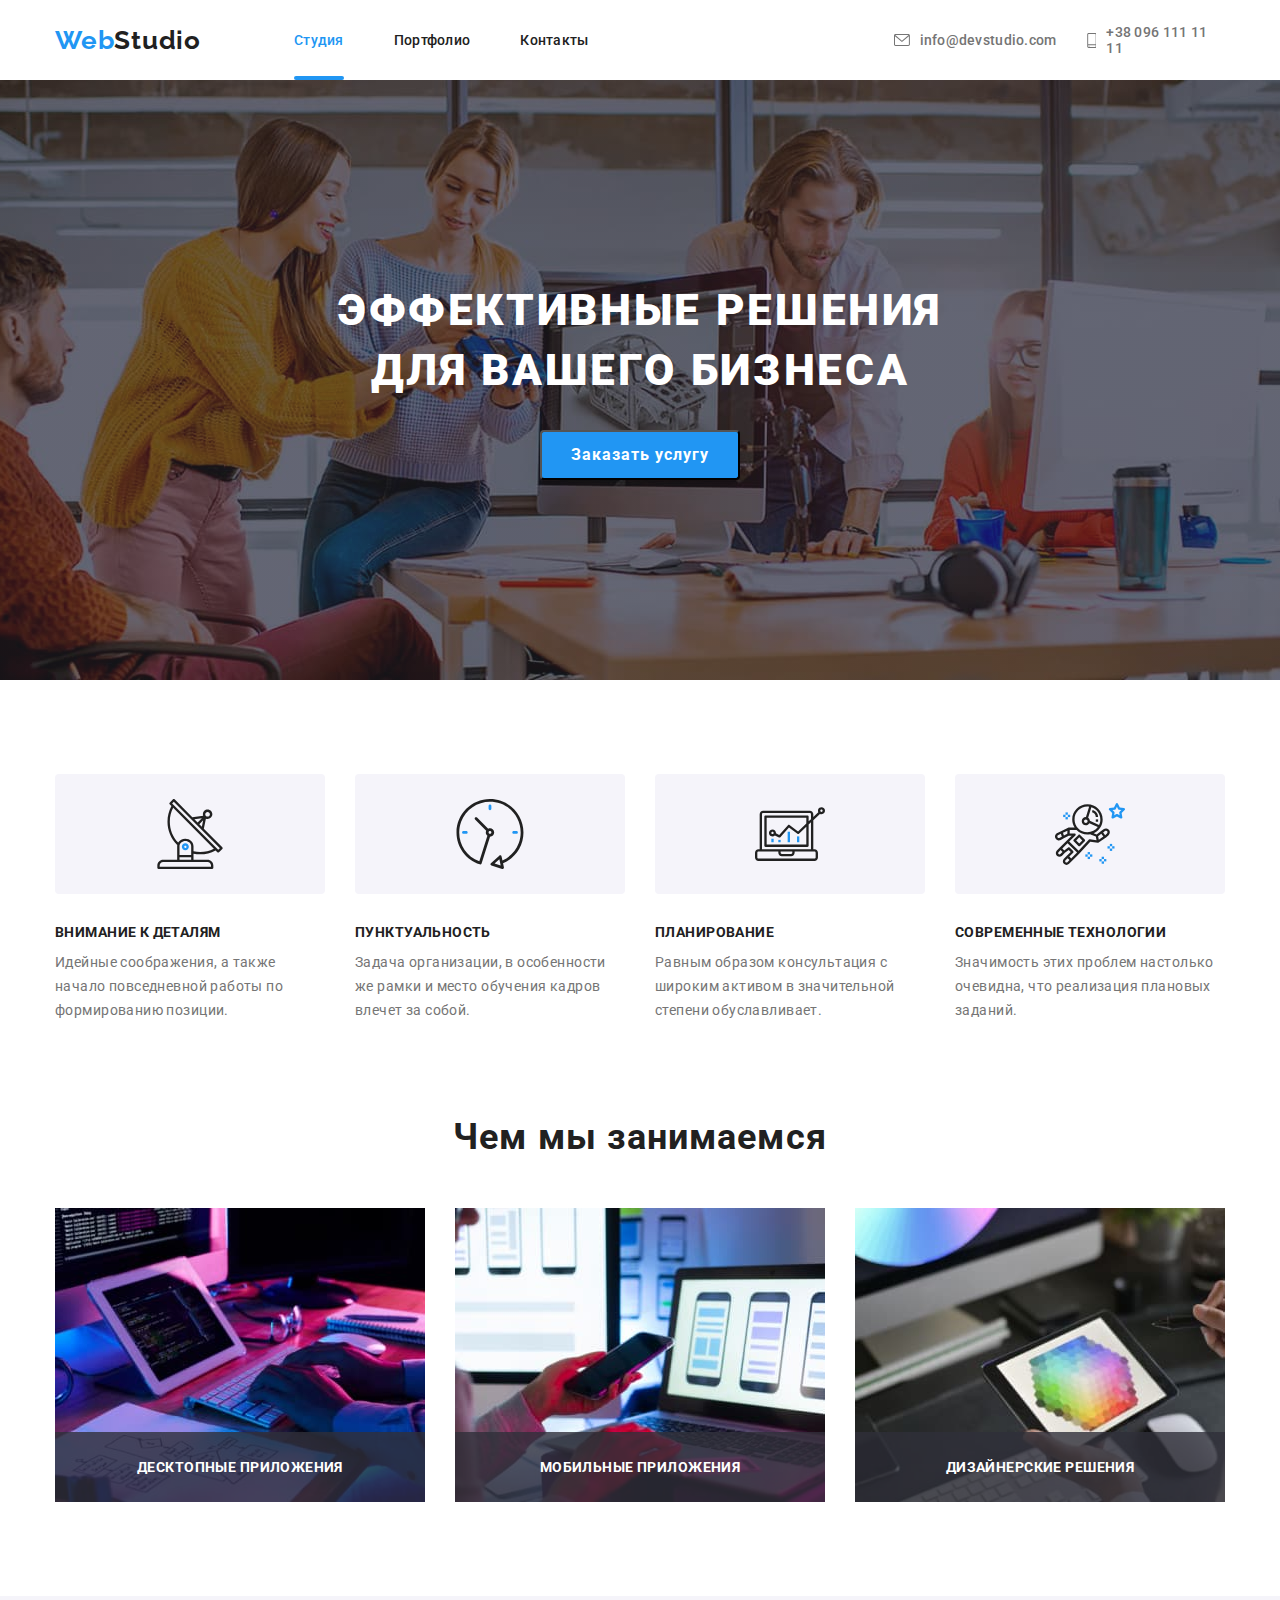
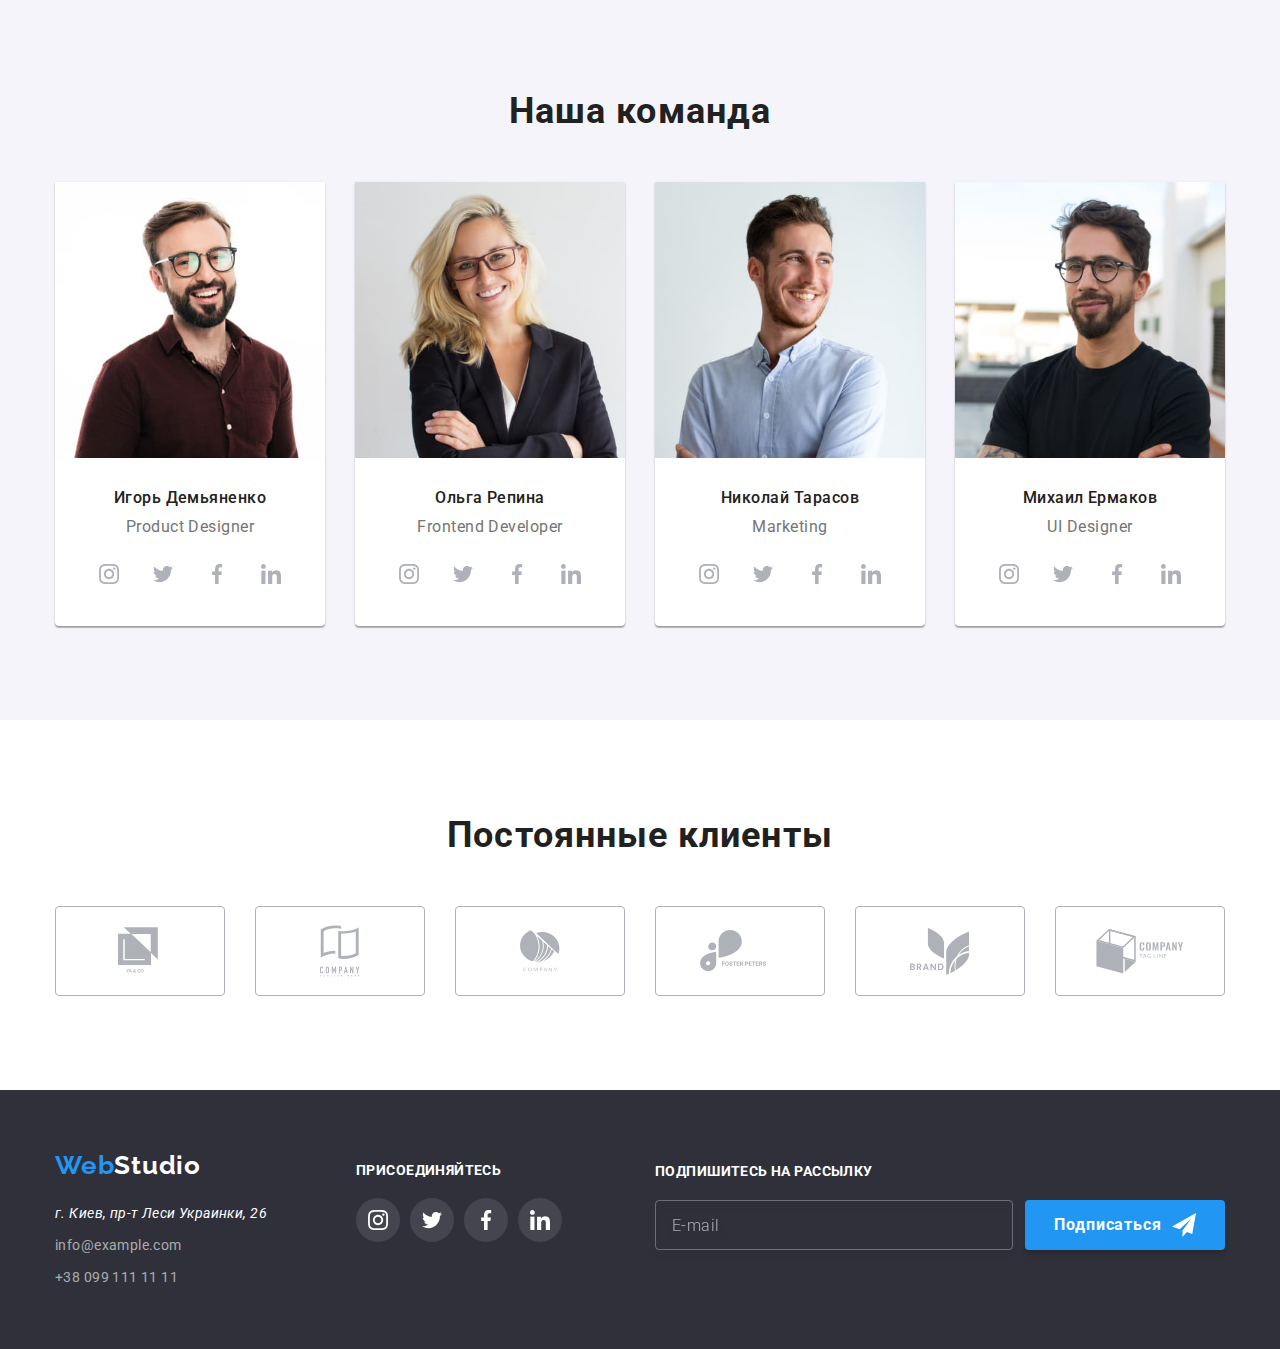
==== commit b24f23b9: "Додав стилі, семантику, зоображення для retina display, пройшов валідацію, пройшов lighthouse" ====
--- a/index.html
+++ b/index.html
@@ -4,6 +4,7 @@
 
 <head>
   <meta charset="UTF-8" />
+  <meta name="Description" content="Put your description here.">
   <meta name="viewport" content="width=device-width, initial-scale=1.0" />
   <link rel="stylesheet" href="./css/main.min.css" />
   <link
@@ -22,7 +23,7 @@
           <ul class="link-list">
             <li><a href="index.html" class="link underline-studio">Студия</a></li>
             <li><a href="portfolio.html" class="link">Портфолио</a></li>
-            <li><a href="#" class="link">Контакты</a></li>
+            <li><a href="index.html" class="link">Контакты</a></li>
           </ul>
           <ul class="contact-list">
             <li class="flex">
@@ -39,7 +40,7 @@
             </li>
           </ul>
         </div>
-        <button onclick="myFunctionMenu()" id="myIdMenu" class="drop-menu">
+        <button onclick="myFunctionMenu()" id="myIdMenu" class="drop-menu" aria-label="Click to navigate">
           <svg>
             <use class="icon-open" href="./img/sprite-mobile.svg#icon-drop-menu"></use>
             <use class="icon-close" href="./img/sprite-mobile.svg#icon-close-header"></use>
@@ -52,7 +53,7 @@
   <section class="hero">
     <div class="container">
       <h1 class="h1-hero">Эффективные решения для вашего бизнеса</h1>
-      <button onclick="myFunction()" class="button-hero">Заказать услугу</button>
+      <button onclick="myFunction()" class="button-hero" aria-label="Click to navigate">Заказать услугу</button>
     </div>
   </section>
 
@@ -65,7 +66,7 @@
               <use href="./img/sprite.svg#icon-Vector"></use>
             </svg>
           </div>
-          <h4 class="h4-features">Внимание к деталям</h4>
+          <h3 class="h3-features">Внимание к деталям</h3>
           <p class="p-features">
             Идейные соображения, а также начало повседневной работы по
             формированию позиции.
@@ -77,7 +78,7 @@
               <use href="./img/sprite.svg#icon-Vector1"></use>
             </svg>
           </div>
-          <h4 class="h4-features">Пунктуальность</h4>
+          <h3 class="h3-features">Пунктуальность</h3>
           <p class="p-features">
             Задача организации, в особенности же рамки и место обучения кадров
             влечет за собой.
@@ -89,7 +90,7 @@
               <use href="./img/sprite.svg#icon-Vector2"></use>
             </svg>
           </div>
-          <h4 class="h4-features">Планирование</h4>
+          <h3 class="h3-features">Планирование</h3>
           <p class="p-features">
             Равным образом консультация с широким активом в значительной
             степени обуславливает.
@@ -101,7 +102,7 @@
               <use href="./img/sprite.svg#icon-Vector3"></use>
             </svg>
           </div>
-          <h4 class="h4-features">Современные технологии</h4>
+          <h3 class="h3-features">Современные технологии</h3>
           <p class="p-features">
             Значимость этих проблем настолько очевидна, что реализация
             плановых заданий.
@@ -117,22 +118,31 @@
       <ul class="product-list">
         <li class="product-item">
           <div class="wrapper">
-            <img src="./img/product/product(1).jpg" alt="Работа над десктопным приложением" width="370" />
-            <h4 class="product-desc">Десктопные приложения</h4>
+            <img srcset="
+            ./img/product/product(1).jpg 1x,
+            ./img/product/product(1)@2x.jpg 2x
+            " src="./img/product/product(1).jpg" alt="Работа над десктопным приложением" width="370" />
+            <h3 class="product-desc">Десктопные приложения</h3>
           </div>
 
         </li>
         <li class="product-item">
           <div class="wrapper">
-            <img src="./img/product/product(2).jpg" alt="Работа над мобильным приложением" width="370" />
-            <h4 class="product-desc">Мобильные приложения</h4>
+            <img srcset="
+            ./img/product/product(2).jpg 1x,
+            ./img/product/product(2)@2x.jpg 2x
+            " src="./img/product/product(2).jpg" alt="Работа над мобильным приложением" width="370" />
+            <h3 class="product-desc">Мобильные приложения</h3>
           </div>
 
         </li>
         <li class="product-item">
           <div class="wrapper">
-            <img src="./img/product/product(3).jpg" alt="Дизайнер работает на планшете" width="370" />
-            <h4 class="product-desc">Дизайнерские решения</h4>
+            <img srcset="
+            ./img/product/product(3).jpg 1x,
+            ./img/product/product(3)@2x.jpg 2x
+            " src="./img/product/product(3).jpg" alt="Дизайнер работает на планшете" width="370" />
+            <h3 class="product-desc">Дизайнерские решения</h3>
           </div>
 
         </li>
@@ -145,8 +155,11 @@
       <h2 class="h2-team">Наша команда</h2>
       <ul class="team-list">
         <li class="team-card">
-          <img src="./img/team/team(1).jpg" alt="Фото Игорь Демьяненко" />
-          <h4 class="card-name">Игорь Демьяненко</h4>
+          <img srcset="
+          ./img/team/team(1).jpg 1x,
+          ./img/team/team(1)@2x.jpg 2x
+          " src="./img/team/team(1).jpg" alt="Фото Игорь Демьяненко" />
+          <h3 class="card-name">Игорь Демьяненко</h3>
           <p class="card-desc" lang="en">Product Designer</p>
           <ul class="soclink-list">
             <li class="soclink-item"><a class="soclink-bg" href="https://www.instagram.com/"><svg class="soclink">
@@ -164,8 +177,11 @@
           </ul>
         </li>
         <li class="team-card">
-          <img src="./img/team/team(2).jpg" alt="Фото Ольга Репина" />
-          <h4 class="card-name">Ольга Репина</h4>
+          <img srcset="
+          ./img/team/team(2).jpg 1x,
+          ./img/team/team(2)@2x.jpg 2x
+          " src="./img/team/team(2).jpg" alt="Фото Ольга Репина" />
+          <h3 class="card-name">Ольга Репина</h3>
           <p class="card-desc" lang="en">Frontend Developer</p>
           <ul class="soclink-list">
             <li class="soclink-item">
@@ -186,8 +202,11 @@
           </ul>
         </li>
         <li class="team-card">
-          <img src="./img/team/team(3).jpg" alt="Фото Николай Тарасов" />
-          <h4 class="card-name">Николай Тарасов</h4>
+          <img srcset="
+          ./img/team/team(3).jpg 1x,
+          ./img/team/team(3)@2x.jpg 2x
+          " src="./img/team/team(3).jpg" alt="Фото Николай Тарасов" />
+          <h3 class="card-name">Николай Тарасов</h3>
           <p class="card-desc" lang="en">Marketing</p>
           <ul class="soclink-list">
             <li class="soclink-item">
@@ -208,8 +227,11 @@
           </ul>
         </li>
         <li class="team-card">
-          <img src="./img/team/team(4).jpg" alt="Фото Михаил Ермаков" />
-          <h4 class="card-name">Михаил Ермаков</h4>
+          <img srcset="
+          ./img/team/team(4).jpg 1x,
+          ./img/team/team(4)@2x.jpg 2x
+          " src="./img/team/team(4).jpg" alt="Фото Михаил Ермаков" />
+          <h3 class="card-name">Михаил Ермаков</h3>
           <p class="card-desc" lang="en">UI Designer</p>
           <ul class="soclink-list">
             <li class="soclink-item">
@@ -238,35 +260,35 @@
       <h2 class="h2-clients">Постоянные клиенты</h2>
       <ul class="clients-list">
         <li class="clients-item">
-          <a href="#" class="client-link">
+          <a href="index.html" class="client-link">
             <svg class="client-icon-1 client-icon-fill">
               <use href="./img/sprite.svg#icon-logo1"></use>
             </svg>
           </a>
         </li>
         <li class="clients-item">
-          <a href="#" class="client-link">
+          <a href="index.html" class="client-link">
             <svg class="client-icon-2 client-icon-fill">
               <use href="./img/sprite.svg#icon-logo2"></use>
             </svg>
           </a>
         </li>
-        <li class="clients-item"><a href="#" class="client-link">
+        <li class="clients-item"><a href="index.html" class="client-link">
             <svg class="client-icon-3 client-icon-fill">
               <use href="./img/sprite.svg#icon-logo3"></use>
             </svg>
           </a></li>
-        <li class="clients-item"><a href="#" class="client-link">
+        <li class="clients-item"><a href="index.html" class="client-link">
             <svg class="client-icon-4 client-icon-fill">
               <use href="./img/sprite.svg#icon-logo4"></use>
             </svg>
           </a></li>
-        <li class="clients-item"><a href="#" class="client-link">
+        <li class="clients-item"><a href="index.html" class="client-link">
             <svg class="client-icon-5 client-icon-fill">
               <use href="./img/sprite.svg#icon-logo5"></use>
             </svg>
           </a></li>
-        <li class="clients-item"><a href="#" class="client-link">
+        <li class="clients-item"><a href="index.html" class="client-link">
             <svg class="client-icon-6 client-icon-fill">
               <use href="./img/sprite.svg#icon-logo6"></use>
             </svg>
@@ -297,7 +319,7 @@
           </ul>
         </div>
         <div class="soclink-info">
-          <h4 class="welcome-footer">присоединяйтесь</h4>
+          <h3 class="welcome-footer">присоединяйтесь</h3>
           <ul class="footer-soclink-list">
             <li class="soclink-item">
               <a class="footer-soclink-bg" href="https://www.instagram.com/"><svg class="footer-soclink">
@@ -324,7 +346,7 @@
 
           <div class="subscribe-flex">
             <input type="email" name="subscribe" id="subscribe" placeholder="E-mail" class="subscribe-input">
-            <button onclick="myFunction()" class="subscribe-button">
+            <button onclick="myFunction()" class="subscribe-button" aria-label="Click to navigate">
               <span class="subscribe-text">Подписаться</span>
               <svg class="icon-send">
                 <use href="./img/sprite-form.svg#icon-send"></use>
@@ -341,7 +363,7 @@
 
     <div class="modal">
 
-      <button onclick="myFunction()" class="close-btn">
+      <button onclick="myFunction()" class="close-btn" aria-label="Click to navigate">
         <svg class="icon-close-form">
           <use href="./img/sprite-form.svg#icon-close"></use>
         </svg>
@@ -388,11 +410,11 @@
             <input type="checkbox" class="checkbox" name="policy">
             <span class="icon-checkbox"></span>
 
-            <span class="label">Соглашаюсь с рассылкой и принимаю <a class="a-checkbox" href="">Условия
+            <span class="label">Соглашаюсь с рассылкой и принимаю <a class="a-checkbox" href="index.html">Условия
                 договора</a></span>
           </label>
 
-          <button type="submit" class="btn-submit">Отправить</button>
+          <button type="submit" class="btn-submit" aria-label="Click to navigate">Отправить</button>
         </form>
       </div>
 
--- a/css/main.min.css
+++ b/css/main.min.css
@@ -1,2 +1,2 @@
-/*! modern-normalize v0.7.0 | MIT License | https://github.com/sindresorhus/modern-normalize */*,*::before,*::after{-webkit-box-sizing:border-box;box-sizing:border-box}:root{-moz-tab-size:4;-o-tab-size:4;tab-size:4}html{line-height:1.15;-webkit-text-size-adjust:100%}body{margin:0}body{font-family:system-ui,-apple-system,"Segoe UI",Roboto,Helvetica,Arial,sans-serif,"Apple Color Emoji","Segoe UI Emoji"}hr{height:0}abbr[title]{-webkit-text-decoration:underline dotted;text-decoration:underline dotted}b,strong{font-weight:bolder}code,kbd,samp,pre{font-family:ui-monospace, SFMono-Regular, Consolas, "Liberation Mono", Menlo, monospace;font-size:1em}small{font-size:80%}sub,sup{font-size:75%;line-height:0;position:relative;vertical-align:baseline}sub{bottom:-0.25em}sup{top:-0.5em}button,input,optgroup,select,textarea{font-family:inherit;font-size:100%;line-height:1.15;margin:0}button,select{text-transform:none}button,[type="button"],[type="reset"],[type="submit"]{-webkit-appearance:button}button::-moz-focus-inner,[type="button"]::-moz-focus-inner,[type="reset"]::-moz-focus-inner,[type="submit"]::-moz-focus-inner{border-style:none;padding:0}button:-moz-focusring,[type="button"]:-moz-focusring,[type="reset"]:-moz-focusring,[type="submit"]:-moz-focusring{outline:1px dotted ButtonText}legend{padding:0}progress{vertical-align:baseline}[type="number"]::-webkit-inner-spin-button,[type="number"]::-webkit-outer-spin-button{height:auto}[type="search"]{-webkit-appearance:textfield;outline-offset:-2px}[type="search"]::-webkit-search-decoration{-webkit-appearance:none}::-webkit-file-upload-button{-webkit-appearance:button;font:inherit}summary{display:list-item}body{margin:0;padding:0}ul,li{list-style:none;margin:0;padding:0}a,a:visited{text-decoration:none}h1,h2,h4,p{margin:0;padding:0}.container{padding:0 15px;margin-left:auto;margin-right:auto}@media screen and (min-width: 480px){.container{width:480px}}@media screen and (min-width: 768px){.container{width:768px}}@media screen and (min-width: 1200px){.container{width:1200px}}@media screen and (max-width: 767px){.navigation-header{height:60px;display:-webkit-box;display:-ms-flexbox;display:flex;-webkit-box-align:center;-ms-flex-align:center;align-items:center;-webkit-box-pack:justify;-ms-flex-pack:justify;justify-content:space-between}.drop-menu{padding:0;width:40px;height:40px;background-color:Transparent;border:none}.drop-menu svg{width:40px;height:40px;fill:#000}.drop-menu:hover{margin:0;padding:0}.drop-menu:hover svg .icon-open{fill:#2196F3}.drop-menu:hover svg .icon-close{fill:#2196F3}.icon-open{display:block}.icon-close{display:none}.is-open .icon-open{display:none}.is-open .icon-close{display:block;fill:#2196F3}.header{position:relative}.mobile-menu{display:none;position:absolute;z-index:2;top:60px;left:0;right:0;padding:60px 0;background:#fff;border-top:1px solid #ECECEC}.mobile-menu.is-open{display:block}.link-list li:not(:last-child){margin-bottom:40px}.mobile-menu li{text-align:center}.mobile-menu .link{font-family:Roboto;font-size:18px;font-weight:500;line-height:21px;letter-spacing:0.02em;color:#212121}.mobile-menu .link:hover{color:#2196F3}.link-list .underline-studio{color:#2196F3}.link-list .underline-studio:after{content:'';display:block;background:#2196F3;border-radius:2px;margin-left:auto;margin-right:auto;width:61px;height:4px;margin-top:8px}.link-list .underline-portfolio{color:#2196F3}.link-list .underline-portfolio:after{content:'';display:block;background:#2196F3;border-radius:2px;margin-left:auto;margin-right:auto;width:97px;height:4px;margin-top:8px}.contact-list{margin-top:60px}.contact-list li:not(:first-child){margin-top:16px}.contact-list .flex{display:-webkit-box;display:-ms-flexbox;display:flex;-webkit-box-align:center;-ms-flex-align:center;align-items:center;-webkit-box-pack:center;-ms-flex-pack:center;justify-content:center}.contact-list .icon-mail{width:16px;height:12px;fill:#757575;margin-right:10px}.contact-list .icon-phone{width:10px;height:15px;fill:#757575;margin-right:10px}.contact-list .link{font-family:Roboto;font-style:normal;font-weight:500;font-size:18px;line-height:21px;letter-spacing:0.02em;color:#757575}.contact-list .flex:hover .icon-mail{fill:#2196F3}.contact-list .flex:hover .icon-phone{fill:#2196F3}}@media screen and (min-width: 768px) and (max-width: 1199px){.drop-menu{display:none}.navigation-header{display:-webkit-box;display:-ms-flexbox;display:flex;-webkit-box-align:center;-ms-flex-align:center;align-items:center}.mobile-menu{display:-webkit-box;display:-ms-flexbox;display:flex}.link-list{display:-webkit-box;display:-ms-flexbox;display:flex;-webkit-box-align:center;-ms-flex-align:center;align-items:center;margin-left:88px;margin-right:84px}.link-list li:not(:last-child){margin-right:50px}.link-list .link{display:inline-block;font-family:Roboto;font-weight:500;font-size:14px;line-height:16px;letter-spacing:0.02em;color:#212121;padding:32px 0;height:80px}.link-list .link:hover{color:#2196F3}.link-list .underline-studio{color:#2196F3}.link-list .underline-studio:after{content:'';display:block;background:#2196F3;border-radius:2px;height:4px;margin-top:28px}.link-list .underline-portfolio{color:#2196F3}.link-list .underline-portfolio:after{content:'';display:block;background:#2196F3;border-radius:2px;height:4px;margin-top:28px}.contact-list{height:80px;padding:21px 0}.contact-list .flex{display:-webkit-box;display:-ms-flexbox;display:flex}.contact-list .flex:not(:last-child){margin-bottom:10px}.contact-list .flex:hover .icon-mail{fill:#2196F3}.contact-list .flex:hover .icon-phone{fill:#2196F3}.contact-list .flex:hover .link{color:#2196F3}.contact-list .icon-mail{width:16px;height:12px;fill:#757575;margin-right:10px}.contact-list .icon-phone{width:10px;height:15px;fill:#757575;margin-right:10px}.contact-list .link{font-family:Roboto;font-weight:500;font-size:12px;line-height:14px;letter-spacing:0.02em;color:#757575}}@media screen and (min-width: 1200px){.drop-menu{display:none}.navigation-header{display:-webkit-box;display:-ms-flexbox;display:flex;-webkit-box-align:center;-ms-flex-align:center;align-items:center}.mobile-menu{display:-webkit-box;display:-ms-flexbox;display:flex}.link-list{display:-webkit-box;display:-ms-flexbox;display:flex;-webkit-box-align:center;-ms-flex-align:center;align-items:center;margin-left:93px;margin-right:305px}.link-list li:not(:last-child){margin-right:50px}.link-list .link{display:inline-block;font-family:Roboto;font-weight:500;font-size:14px;line-height:16px;letter-spacing:0.02em;color:#212121;padding:32px 0;height:80px}.link-list .link:hover{color:#2196F3}.link-list .underline-studio{color:#2196F3}.link-list .underline-studio:after{content:'';display:block;background:#2196F3;border-radius:2px;height:4px;margin-top:28px}.link-list .underline-portfolio{color:#2196F3}.link-list .underline-portfolio:after{content:'';display:block;background:#2196F3;border-radius:2px;height:4px;margin-top:28px}.contact-list{height:80px;padding:21px 0;display:-webkit-box;display:-ms-flexbox;display:flex;-webkit-box-align:center;-ms-flex-align:center;align-items:center}.contact-list .flex{display:-webkit-box;display:-ms-flexbox;display:flex;-webkit-box-align:center;-ms-flex-align:center;align-items:center}.contact-list .flex:not(:last-child){margin-right:30px}.contact-list .flex:hover .icon-mail{fill:#2196F3}.contact-list .flex:hover .icon-phone{fill:#2196F3}.contact-list .flex:hover .link{color:#2196F3}.contact-list .icon-mail{width:16px;height:12px;fill:#757575;margin-right:10px}.contact-list .icon-phone{width:10px;height:15px;fill:#757575;margin-right:10px}.contact-list .link{font-family:Roboto;font-weight:500;font-size:14px;line-height:16px;letter-spacing:0.02em;color:#757575}}.logo-header{font-family:Raleway;font-style:normal;font-weight:700;font-size:24px;line-height:28px;letter-spacing:0.03em;color:#212121}.logo-header .logo-accent{color:#2196F3}.logo-header:visited{color:#212121}.logo-header:visited .logo-accent{color:#2196F3}.logo-footer{font-family:Raleway;font-style:normal;font-weight:700;font-size:24px;line-height:28px;letter-spacing:0.03em;color:#FFFFFF}.logo-footer .logo-accent{color:#2196F3}.logo-footer:visited{color:#ffffff}.logo-footer:visited .logo-accent{color:#2196F3}@media screen and (max-width: 767px){.text-center{text-align:center}}@media screen and (min-width: 1200px){.logo-header{font-family:Raleway;font-style:normal;font-weight:700;font-size:26px;line-height:31px;letter-spacing:0.03em;color:#212121}.logo-header .logo-accent{color:#2196F3}.logo-footer{font-family:Raleway;font-style:normal;font-weight:700;font-size:26px;line-height:31px;letter-spacing:0.03em;color:#FFFFFF}.logo-footer .logo-accent{color:#2196F3}}.footer{padding:60px 0;background:#2F303A}.address-container{margin-top:20px}.address-item:not(:first-child){margin-top:8px}.address{font-family:Roboto;font-size:14px;line-height:24px;letter-spacing:0.03em;color:#FFFFFF}.footer-contact-link{font-family:Roboto;font-size:14px;line-height:24px;letter-spacing:0.03em;color:rgba(255,255,255,0.6)}.welcome-footer{font-family:Roboto;font-weight:700;font-size:14px;line-height:16px;text-align:center;letter-spacing:0.03em;text-transform:uppercase;color:#FFFFFF}.soclink-item:not(:last-child){margin-right:10px}.footer-soclink-list{display:-webkit-box;display:-ms-flexbox;display:flex;-webkit-box-pack:center;-ms-flex-pack:center;justify-content:center;margin-top:20px}.footer-soclink-bg{display:-webkit-box;display:-ms-flexbox;display:flex;-webkit-box-align:center;-ms-flex-align:center;align-items:center;-webkit-box-pack:center;-ms-flex-pack:center;justify-content:center;width:44px;height:44px;background:rgba(255,255,255,0.1);border-radius:50%}.footer-soclink{width:20px;height:20px;fill:#ffffff}.subscribe-label{font-family:Roboto;font-weight:700;font-size:14px;line-height:16px;letter-spacing:0.03em;text-transform:uppercase;color:#FFFFFF}.subscribe-input{margin-top:35px;padding-left:16px;font-weight:300;font-family:Roboto;line-height:20px;color:rgba(255,255,255,0.6);background-color:transparent;border:1px solid rgba(255,255,255,0.3);-webkit-box-sizing:border-box;box-sizing:border-box;-webkit-filter:drop-shadow(0px 4px 4px rgba(0,0,0,0.15));filter:drop-shadow(0px 4px 4px rgba(0,0,0,0.15));border-radius:4px}.subscribe-input::-webkit-input-placeholder{font-family:Roboto;line-height:20px;display:-webkit-box;display:flex;-webkit-box-align:center;align-items:center;letter-spacing:0.03em;color:rgba(255,255,255,0.6)}.subscribe-input:-ms-input-placeholder{font-family:Roboto;line-height:20px;display:-ms-flexbox;display:flex;-ms-flex-align:center;align-items:center;letter-spacing:0.03em;color:rgba(255,255,255,0.6)}.subscribe-input::-ms-input-placeholder{font-family:Roboto;line-height:20px;display:-ms-flexbox;display:flex;-ms-flex-align:center;align-items:center;letter-spacing:0.03em;color:rgba(255,255,255,0.6)}.subscribe-input::placeholder{font-family:Roboto;line-height:20px;display:-webkit-box;display:-ms-flexbox;display:flex;-webkit-box-align:center;-ms-flex-align:center;align-items:center;letter-spacing:0.03em;color:rgba(255,255,255,0.6)}.subscribe-button{margin-left:auto;margin-right:auto;margin-top:20px;display:inline-block;width:200px;height:50px;background:#2196F3;-webkit-box-shadow:0px 4px 4px rgba(0,0,0,0.15);box-shadow:0px 4px 4px rgba(0,0,0,0.15);border-radius:4px;border-style:none;font-family:Roboto;font-weight:700;font-size:16px;line-height:30px;display:-webkit-box;display:-ms-flexbox;display:flex;-webkit-box-align:center;-ms-flex-align:center;align-items:center;-webkit-box-pack:center;-ms-flex-pack:center;justify-content:center;letter-spacing:0.06em;color:#FFFFFF}.icon-send{margin-left:10px;width:24px;height:24px}@media screen and (max-width: 767px){.address-item{text-align:center}.soclink-info,.subscribe{margin-top:60px}.subscribe-input{width:100%;height:50px;margin-left:auto;margin-right:auto}}@media screen and (min-width: 480px){.subscribe-input{width:450px;height:50px}}@media screen and (max-width: 1199px){.subscribe-input{margin-top:35px}.subscribe-label{display:-webkit-box;display:-ms-flexbox;display:flex;-webkit-box-pack:center;-ms-flex-pack:center;justify-content:center}}@media screen and (min-width: 768px) and (max-width: 1199px){.footer .flex{display:-webkit-box;display:-ms-flexbox;display:flex;-ms-flex-wrap:wrap;flex-wrap:wrap}.info{margin-left:60px;margin-right:165px;width:232px;display:-webkit-box;display:-ms-flexbox;display:flex;-webkit-box-orient:vertical;-webkit-box-direction:normal;-ms-flex-direction:column;flex-direction:column;-webkit-box-pack:center;-ms-flex-pack:center;justify-content:center}.info .logo{margin-left:auto;margin-right:auto}.address-container{display:-webkit-box;display:-ms-flexbox;display:flex;-webkit-box-orient:vertical;-webkit-box-direction:normal;-ms-flex-direction:column;flex-direction:column;-webkit-box-align:center;-ms-flex-align:center;align-items:center}.soclink-info{width:206px;height:80px;margin-top:5px}.footer .subscribe{width:450px;height:156px;margin-left:auto;margin-right:auto;margin-top:60px}.subscribe-input{margin-top:20px}}@media screen and (min-width: 1200px){.footer{padding:60px 0;background:#2F303A}.footer .flex{display:-webkit-box;display:-ms-flexbox;display:flex}.info{margin-right:70px;width:231px}.info .address-container{width:231px}.soclink-info{padding-top:12px;margin-right:93px}.soclink-info .welcome-footer{text-align:left}.soclink-info .soclink-item:hover .footer-soclink-bg{background:#2196F3}.subscribe{padding-top:12px}.subscribe-flex{display:-webkit-box;display:-ms-flexbox;display:flex}.subscribe-flex .subscribe-input{width:358px;margin-top:20px;margin-right:12px}}.hero{background-image:-webkit-gradient(linear, left top, left bottom, from(rgba(47,48,58,0.4)), to(rgba(47,48,58,0.4))),url("../img/hero/hero-image.jpg");background-image:linear-gradient(rgba(47,48,58,0.4), rgba(47,48,58,0.4)),url("../img/hero/hero-image.jpg");background-repeat:no-repeat;background-size:cover;background-position:center}@media screen and (max-width: 767px){.hero{padding:118px 0}.h1-hero{margin:auto;width:360px;font-family:Roboto;font-weight:900;font-size:26px;line-height:42px;text-align:center;letter-spacing:0.06em;text-transform:uppercase;color:#FFFFFF}.button-hero{display:block;margin-top:30px;width:200px;height:50px;margin-left:auto;margin-right:auto;font-family:Roboto;font-weight:700;font-size:16px;line-height:30px;letter-spacing:0.06em;text-align:center;color:#FFFFFF;background:#2196F3;-webkit-box-shadow:0px 4px 4px rgba(0,0,0,0.15);box-shadow:0px 4px 4px rgba(0,0,0,0.15);border-radius:4px}}@media screen and (min-width: 768px) and (max-width: 1199px){.hero{padding:118px 0}.h1-hero{margin:auto;width:360px;font-family:Roboto;font-weight:900;font-size:26px;line-height:42px;text-align:center;letter-spacing:0.06em;text-transform:uppercase;color:#FFFFFF}.button-hero{display:block;margin-top:30px;width:200px;height:50px;margin-left:auto;margin-right:auto;font-family:Roboto;font-weight:700;font-size:16px;line-height:30px;letter-spacing:0.06em;text-align:center;color:#FFFFFF;background:#2196F3;-webkit-box-shadow:0px 4px 4px rgba(0,0,0,0.15);box-shadow:0px 4px 4px rgba(0,0,0,0.15);border-radius:4px}}@media screen and (min-width: 1200px){.hero{padding:200px 0}.h1-hero{margin:auto;width:696px;font-family:Roboto;font-weight:900;font-size:44px;line-height:60px;text-align:center;letter-spacing:0.06em;text-transform:uppercase;color:#FFFFFF}.button-hero{display:block;margin-top:30px;width:200px;height:50px;margin-left:auto;margin-right:auto;font-family:Roboto;font-weight:700;font-size:16px;line-height:30px;letter-spacing:0.06em;text-align:center;color:#FFFFFF;background:#2196F3;-webkit-box-shadow:0px 4px 4px rgba(0,0,0,0.15);box-shadow:0px 4px 4px rgba(0,0,0,0.15);border-radius:4px}}@media screen and (max-width: 767px){.features{padding:60px 0}.features-item:not(:last-child){margin-bottom:30px}.icon-background{background:#F5F4FA;border-radius:4px;padding:25px 0}.icon-background .icon{display:block;width:70px;height:70px;margin:auto}.h4-features{margin-top:30px;text-align:center;font-family:Roboto;font-weight:700;font-size:14px;line-height:16px;letter-spacing:0.03em;text-transform:uppercase;color:#212121}.p-features{margin-top:10px;font-family:Roboto;font-weight:400;font-size:14px;line-height:24px;letter-spacing:0.03em;color:#757575}}@media screen and (min-width: 768px) and (max-width: 1199px){.features{padding:60px 0}.features-set{display:-webkit-box;display:-ms-flexbox;display:flex;-ms-flex-wrap:wrap;flex-wrap:wrap}.features-set .features-item{width:calc((100% - 30px) / 2)}.features-item:nth-child(2n-1){margin-right:30px}.features-item:nth-child(1){margin-bottom:30px}.features-item:nth-child(2){margin-bottom:30px}.icon-background{background:#F5F4FA;border-radius:4px;padding:25px 0}.icon-background .icon{display:block;width:70px;height:70px;margin:auto}.h4-features{margin-top:30px;font-family:Roboto;font-weight:700;font-size:14px;line-height:16px;letter-spacing:0.03em;text-transform:uppercase;color:#212121}.p-features{margin-top:10px;font-family:Roboto;font-weight:400;font-size:14px;line-height:24px;letter-spacing:0.03em;color:#757575}}@media screen and (min-width: 1200px){.features{padding-top:94px}.features-set{display:-webkit-box;display:-ms-flexbox;display:flex}.features-set .features-item{width:270px}.features-set .features-item:not(:last-child){margin-right:30px}.icon-background{background:#F5F4FA;border-radius:4px;padding:25px 0}.icon-background .icon{display:block;width:70px;height:70px;margin:auto}.h4-features{margin-top:30px;font-family:Roboto;font-weight:700;font-size:14px;line-height:16px;letter-spacing:0.03em;text-transform:uppercase;color:#212121}.p-features{margin-top:10px;font-family:Roboto;font-weight:400;font-size:14px;line-height:24px;letter-spacing:0.03em;color:#757575}}@media screen and (max-width: 1199px){.product{display:none}}@media screen and (min-width: 1200px){.product{padding:94px 0}.h2-product{font-family:Roboto;font-weight:700;font-size:36px;line-height:42px;text-align:center;letter-spacing:0.03em;color:#212121}.product-list{display:-webkit-box;display:-ms-flexbox;display:flex;margin-top:50px}.product-item{width:370px}.product-item:not(:last-child){margin-right:30px}.product-item .wrapper{position:relative;height:294px}.product-item .wrapper .product-desc{position:absolute;width:370px;padding:27px 0;bottom:0;left:0;height:70px;background:rgba(47,48,58,0.8);font-family:Roboto;font-weight:700;font-size:14px;line-height:16px;text-align:center;letter-spacing:0.03em;text-transform:uppercase;color:#FFFFFF}}.team{padding:60px 0;background-color:#F5F4FA}.h2-team{font-family:Roboto;font-weight:700;font-size:28px;line-height:33px;text-align:center;letter-spacing:0.03em;color:#212121}.team-card{background:#FFFFFF;-webkit-box-shadow:0px 1px 3px rgba(0,0,0,0.12),0px 1px 1px rgba(0,0,0,0.14),0px 2px 1px rgba(0,0,0,0.2);box-shadow:0px 1px 3px rgba(0,0,0,0.12),0px 1px 1px rgba(0,0,0,0.14),0px 2px 1px rgba(0,0,0,0.2);border-radius:0px 0px 4px 4px}.card-name{font-family:Roboto;font-weight:500;font-size:16px;line-height:19px;text-align:center;letter-spacing:0.03em;color:#212121;margin-top:30px}.card-desc{font-family:Roboto;font-size:16px;line-height:19px;text-align:center;letter-spacing:0.03em;color:#757575;margin-top:10px}.soclink-list{display:-webkit-box;display:-ms-flexbox;display:flex;-webkit-box-pack:center;-ms-flex-pack:center;justify-content:center}.soclink-bg{display:block;width:44px;height:44px;padding:12px;display:-webkit-box;display:-ms-flexbox;display:flex;-webkit-box-align:center;-ms-flex-align:center;align-items:center}.soclink{width:20px;height:20px;fill:#AFB1B8}@media screen and (max-width: 1199px){.h2-team{margin-bottom:30px}}@media screen and (max-width: 767px){.team-card:not(:last-child){margin-bottom:30px}.soclink-list{margin-top:16px}.team-card{margin-left:auto;margin-right:auto;padding-bottom:24px;width:100%}.team-card img{display:block;width:100%}}@media screen and (min-width: 480px) and (max-width: 767px){.team-card{margin-left:auto;margin-right:auto;width:450px}}@media screen and (min-width: 768px) and (max-width: 1199px){.team-list{display:-webkit-box;display:-ms-flexbox;display:flex;-ms-flex-wrap:wrap;flex-wrap:wrap}.team-card{width:calc((100% - 34px)/2)}.team-card img{display:block;width:100%}.team-card:nth-child(2n-1){margin-right:30px}.team-card:nth-child(1){margin-bottom:30px}.team-card:nth-child(2){margin-bottom:30px}.soclink-list{margin-top:16px;margin-bottom:24px}}@media screen and (min-width: 1200px){.team{padding:94px 0}.h2-team{font-family:Roboto;font-weight:700;font-size:36px;line-height:42px;text-align:center;letter-spacing:0.03em;color:#212121}.team-list{margin-top:50px;display:-webkit-box;display:-ms-flexbox;display:flex}.team-card{width:270px}.team-card img{display:block;width:100%}.team-card:not(:last-child){margin-right:30px}.soclink-list{margin-top:16px;margin-bottom:30px}.soclink-bg{width:44px;height:44px;display:-webkit-box;display:-ms-flexbox;display:flex;-webkit-box-align:center;-ms-flex-align:center;align-items:center}.soclink-item:not(:last-child){margin-right:10px}.soclink-item:hover .soclink-bg{background:#2196F3;border-radius:50%}.soclink-item:hover .soclink{fill:#fff}}.clients{padding:60px 0}.h2-clients{font-family:Roboto;font-weight:700;text-align:center;letter-spacing:0.03em;color:#212121}.client-link{display:-webkit-inline-box;display:-ms-inline-flexbox;display:inline-flex;-webkit-box-align:center;-ms-flex-align:center;align-items:center;-webkit-box-pack:center;-ms-flex-pack:center;justify-content:center;border:1px solid #AFB1B8;border-radius:4px;-webkit-transition:250ms;transition:250ms;-webkit-transition-timing-function:cubic-bezier(0.4, 0, 0.2, 1);transition-timing-function:cubic-bezier(0.4, 0, 0.2, 1)}.client-icon-fill{fill:#AFB1B8;-webkit-transition:250ms;transition:250ms;-webkit-transition-timing-function:cubic-bezier(0.4, 0, 0.2, 1);transition-timing-function:cubic-bezier(0.4, 0, 0.2, 1)}.clients-item:hover .client-link{border-color:#2196F3;-webkit-transition:250ms;transition:250ms;-webkit-transition-timing-function:cubic-bezier(0.4, 0, 0.2, 1);transition-timing-function:cubic-bezier(0.4, 0, 0.2, 1)}.clients-item:hover .client-icon-fill{-webkit-transition:250ms;transition:250ms;-webkit-transition-timing-function:cubic-bezier(0.4, 0, 0.2, 1);transition-timing-function:cubic-bezier(0.4, 0, 0.2, 1);fill:#2196f3}.client-icon-1{width:44px;height:49px;fill:#afb1b8}.client-icon-2{width:40px;height:52px;fill:#afb1b8}.client-icon-3{width:40px;height:42px;fill:#afb1b8}.client-icon-4{width:79px;height:42px;fill:#afb1b8}.client-icon-5{width:59px;height:47px;fill:#afb1b8}.client-icon-6{width:88px;height:45px;fill:#afb1b8}@media screen and (max-width: 1199px){.clients-list{display:-webkit-box;display:-ms-flexbox;display:flex;-ms-flex-wrap:wrap;flex-wrap:wrap}.h2-clients{margin-bottom:30px;font-size:28px;line-height:33px}}@media screen and (max-width: 767px){.clients-item{margin-bottom:30px;width:calc((100% - 15px*2) / 2)}.client-link{height:90px;width:100%}.clients-item:nth-child(2n+1){margin-right:15px}.clients-item:nth-child(2n){margin-left:15px}.clients-item:nth-child(5){margin-bottom:0}.clients-item:nth-child(6){margin-bottom:0}}@media screen and (min-width: 768px) and (max-width: 1199px){.client-link{height:90px;width:226px}.clients-item{width:calc((100% - 60px) / 3)}.clients-item:nth-child(1){margin-bottom:30px;margin-right:30px}.clients-item:nth-child(2){margin-bottom:30px;margin-right:30px}.clients-item:nth-child(3){margin-bottom:30px}.clients-item:nth-child(4){margin-right:30px}.clients-item:nth-child(5){margin-right:30px}}@media screen and (min-width: 1200px){.clients{padding:94px 0}.clients-list{display:-webkit-box;display:-ms-flexbox;display:flex;margin-top:50px}.h2-clients{font-family:Roboto;font-weight:700;font-size:36px;line-height:42px;text-align:center;letter-spacing:0.03em;color:#212121}.client-link{height:90px;width:170px}.clients-item{width:calc((100% - 5*30px) / 6)}.clients-item:not(:last-child){margin-right:30px}}.btn-portfolio{display:block;padding:6px 22px;height:38px;background:#F5F4FA;border-radius:4px;font-family:Roboto;font-weight:500;font-size:16px;text-align:center;letter-spacing:0.03em;border-style:none;color:#212121}.btn-portfolio:hover,.btn-portfolio:active{background:#2196F3;color:#FFFFFF;-webkit-box-shadow:0px 3px 1px rgba(0,0,0,0.1),0px 1px 2px rgba(0,0,0,0.08),0px 2px 2px rgba(0,0,0,0.12);box-shadow:0px 3px 1px rgba(0,0,0,0.1),0px 1px 2px rgba(0,0,0,0.08),0px 2px 2px rgba(0,0,0,0.12)}@media screen and (max-width: 767px){.filtres{margin-bottom:40px;display:-webkit-box;display:-ms-flexbox;display:flex;-ms-flex-wrap:wrap;flex-wrap:wrap}.btn-portfolio:not(:last-child){margin-right:8px}.btn-portfolio:nth-child(4){margin-top:15px}.btn-portfolio:nth-child(5){margin-top:15px}}@media screen and (min-width: 768px) and (max-width: 1199px){.filtres{display:-webkit-box;display:-ms-flexbox;display:flex;-webkit-box-pack:center;-ms-flex-pack:center;justify-content:center;margin-bottom:30px}.btn-portfolio:not(:last-child){margin-right:8px}}@media screen and (min-width: 1200px){.filtres{margin-bottom:50px;display:-webkit-box;display:-ms-flexbox;display:flex;-webkit-box-pack:center;-ms-flex-pack:center;justify-content:center}.filtres .btn-portfolio:not(:last-child){margin-right:8px}}.portfolio{border-top:1px solid #ECECEC;padding:60px 0}.project-card:hover{-webkit-box-shadow:0px 1px 1px rgba(0,0,0,0.12),0px 4px 4px rgba(0,0,0,0.06),1px 4px 6px rgba(0,0,0,0.16);box-shadow:0px 1px 1px rgba(0,0,0,0.12),0px 4px 4px rgba(0,0,0,0.06),1px 4px 6px rgba(0,0,0,0.16)}.card-border{padding:20px 24px;border-right:1px solid #EEEEEE;border-bottom:1px solid #EEEEEE;border-left:1px solid #EEEEEE}.portfolio-card-name{font-family:Roboto;font-weight:700;font-size:18px;line-height:36px;letter-spacing:0.06em;color:#212121}.portfolio-card-desc{font-family:Roboto;font-size:16px;line-height:30px;letter-spacing:0.03em;color:#757575}.animation-overlay{position:relative;width:100%;height:294px}.animation-overlay:hover .text{top:0;left:0;opacity:0.9}.animation-overlay .text{z-index:1;position:absolute;top:100%;left:0;opacity:0;pointer-events:none;width:100%;height:100%;padding:70px 24px;background:rgba(33,150,243,0.9);font-family:Roboto;font-size:18px;font-weight:400;line-height:28px;letter-spacing:0.03em;color:#FFFFFF;-webkit-transition:500ms;transition:500ms;-webkit-transition-timing-function:cubic-bezier(0.4, 0, 0.2, 1);transition-timing-function:cubic-bezier(0.4, 0, 0.2, 1)}@media screen and (max-width: 767px){.project-card{width:100%;margin-left:auto;margin-right:auto}.project-card:not(:last-child){margin-bottom:30px}.img-contain-1{width:100%;height:100%;background:url("../img/projects/mobile/mobile-img(1).jpg");background-size:cover;background-position:center;background-repeat:no-repeat}.img-contain-2{width:100%;height:100%;background:url("../img/projects/mobile/mobile-img(2).jpg");background-size:cover;background-position:center;background-repeat:no-repeat}.img-contain-3{width:100%;height:100%;background:url("../img/projects/mobile/mobile-img(3).jpg");background-size:cover;background-position:center;background-repeat:no-repeat}.img-contain-4{width:100%;height:100%;background:url("../img/projects/mobile/mobile-img(4).jpg");background-size:cover;background-position:center;background-repeat:no-repeat}.img-contain-5{width:100%;height:100%;background:url("../img/projects/mobile/mobile-img(5).jpg");background-size:cover;background-position:center;background-repeat:no-repeat}.img-contain-6{width:100%;height:100%;background:url("../img/projects/mobile/mobile-img(6).jpg");background-size:cover;background-position:center;background-repeat:no-repeat}.img-contain-7{width:100%;height:100%;background:url("../img/projects/mobile/mobile-img(7).jpg");background-size:cover;background-position:center;background-repeat:no-repeat}.img-contain-8{width:100%;height:100%;background:url("../img/projects/mobile/mobile-img(8).jpg");background-size:cover;background-position:center;background-repeat:no-repeat}.img-contain-9{width:100%;height:100%;background:url("../img/projects/mobile/mobile-img(9).jpg");background-size:cover;background-position:center;background-repeat:no-repeat}}@media screen and (min-width: 480px) and (max-width: 767px){.project-card{width:450px;height:404px}.project-card a:hover .text{top:0;left:0;opacity:0.9}}@media screen and (min-width: 768px) and (max-width: 1199px){.wrap{display:-webkit-box;display:-ms-flexbox;display:flex;-ms-flex-wrap:wrap;flex-wrap:wrap}.project-card{display:block;width:calc((100% - 30px) / 2);margin-bottom:30px}.project-card a:hover .text{top:0;left:0;opacity:0.9}.project-card:nth-child(2n-1){margin-right:30px}.project-card:nth-child(8){margin-bottom:0}.project-card:nth-child(9){margin-bottom:0}.project-card:nth-child(1){height:404px}.project-card:nth-child(8){height:404px}.img-contain-1{width:100%;height:100%;background:url("../img/projects/img(1).jpg");background-size:cover;background-position:center;background-repeat:no-repeat}.img-contain-2{width:100%;height:100%;background:url("../img/projects/img(2).jpg");background-size:cover;background-position:center;background-repeat:no-repeat}.img-contain-3{width:100%;height:100%;background:url("../img/projects/img(3).jpg");background-size:cover;background-position:center;background-repeat:no-repeat}.img-contain-4{width:100%;height:100%;background:url("../img/projects/img(4).jpg");background-size:cover;background-position:center;background-repeat:no-repeat}.img-contain-5{width:100%;height:100%;background:url("../img/projects/img(5).jpg");background-size:cover;background-position:center;background-repeat:no-repeat}.img-contain-6{width:100%;height:100%;background:url("../img/projects/img(6).jpg");background-size:cover;background-position:center;background-repeat:no-repeat}.img-contain-7{width:100%;height:100%;background:url("../img/projects/img(7).jpg");background-size:cover;background-position:center;background-repeat:no-repeat}.img-contain-8{width:100%;height:100%;background:url("../img/projects/img(8).jpg");background-size:cover;background-position:center;background-repeat:no-repeat}.img-contain-9{width:100%;height:100%;background:url("../img/projects/img(9).jpg");background-size:cover;background-position:center;background-repeat:no-repeat}}@media screen and (min-width: 1200px){.portfolio{padding:94px 0}.wrap{display:-webkit-box;display:-ms-flexbox;display:flex;-ms-flex-wrap:wrap;flex-wrap:wrap}.project-card{display:block;width:370px;margin-bottom:30px;margin-right:30px}.project-card:nth-child(3n){margin-right:0}.project-card:nth-child(7){margin-bottom:0}.project-card:nth-child(8){margin-bottom:0}.project-card:nth-child(9){margin-bottom:0}.project-card a:hover .text{top:0;left:0;opacity:0.9}.img-contain-1{width:100%;height:100%;background:url("../img/projects/img(1).jpg");background-size:cover;background-position:center;background-repeat:no-repeat}.img-contain-2{width:100%;height:100%;background:url("../img/projects/img(2).jpg");background-size:cover;background-position:center;background-repeat:no-repeat}.img-contain-3{width:100%;height:100%;background:url("../img/projects/img(3).jpg");background-size:cover;background-position:center;background-repeat:no-repeat}.img-contain-4{width:100%;height:100%;background:url("../img/projects/img(4).jpg");background-size:cover;background-position:center;background-repeat:no-repeat}.img-contain-5{width:100%;height:100%;background:url("../img/projects/img(5).jpg");background-size:cover;background-position:center;background-repeat:no-repeat}.img-contain-6{width:100%;height:100%;background:url("../img/projects/img(6).jpg");background-size:cover;background-position:center;background-repeat:no-repeat}.img-contain-7{width:100%;height:100%;background:url("../img/projects/img(7).jpg");background-size:cover;background-position:center;background-repeat:no-repeat}.img-contain-8{width:100%;height:100%;background:url("../img/projects/img(8).jpg");background-size:cover;background-position:center;background-repeat:no-repeat}.img-contain-9{width:100%;height:100%;background:url("../img/projects/img(9).jpg");background-size:cover;background-position:center;background-repeat:no-repeat}}@media screen and (max-width: 479px){.modal{width:100%}.form-input{width:100%}}@media screen and (min-width: 480px){.modal{width:450px}.form-input{width:370px}}@media screen and (max-width: 1199px){.is-hidden{visibility:hidden;opacity:0;pointer-events:none;-webkit-transition:250ms;transition:250ms;-webkit-transition-timing-function:cubic-bezier(0.4, 0, 0.2, 1);transition-timing-function:cubic-bezier(0.4, 0, 0.2, 1)}.backdrop{position:fixed;top:0;left:0;bottom:0;right:0;overflow-y:scroll;padding:93px 15px;background:rgba(0,0,0,0.2);z-index:3;-webkit-transition:250ms;transition:250ms;-webkit-transition-timing-function:cubic-bezier(0.4, 0, 0.2, 1);transition-timing-function:cubic-bezier(0.4, 0, 0.2, 1)}.close-btn{width:30px;height:30px;margin:8px;float:right;background:#fff;border:1px solid rgba(0,0,0,0.1);border-radius:50%;padding:5px}.icon-close-form{width:18px;height:18px}.icon-close-form:hover{fill:#2196F3}.modal{position:absolute;left:50%;-webkit-transform:translateX(-50%);transform:translateX(-50%);overflow-y:scroll;height:auto;background-color:#fff;-webkit-box-shadow:0px 1px 3px rgba(0,0,0,0.12),0px 1px 1px rgba(0,0,0,0.14),0px 2px 1px rgba(0,0,0,0.2);box-shadow:0px 1px 3px rgba(0,0,0,0.12),0px 1px 1px rgba(0,0,0,0.14),0px 2px 1px rgba(0,0,0,0.2);border-radius:4px;-webkit-transition:250ms;transition:250ms;-webkit-transition-timing-function:cubic-bezier(0.4, 0, 0.2, 1);transition-timing-function:cubic-bezier(0.4, 0, 0.2, 1)}.form-container{max-width:448px;margin-left:auto;margin-right:auto;padding:40px 40px}.form-title{margin:0;margin-bottom:12px;text-align:center;font-weight:700;line-height:23px;font-size:20px;letter-spacing:0.03em;text-align:center;color:#212121}.form-flex{display:-webkit-box;display:-ms-flexbox;display:flex;-webkit-box-orient:vertical;-webkit-box-direction:normal;-ms-flex-direction:column;flex-direction:column}.form-label{margin-bottom:4px;font-size:12px;letter-spacing:0.01em;line-height:14px;color:#757575}.form-input{margin:auto;padding-left:42px;height:40px;border:1px solid rgba(33,33,33,0.2);-webkit-box-sizing:border-box;box-sizing:border-box;border-radius:4px}.form-input:focus{border-radius:4px;border:1px solid #2196F3;outline:none}.icon-field{position:relative}.icon-form{position:absolute;width:18px;height:18px;left:12px;bottom:11px}.form-input:focus+.icon-form{fill:#2196F3}.icon-field:not(:first-child){margin-top:10px}.form-textarea{resize:none;height:120px;border:1px solid rgba(33,33,33,0.2);-webkit-box-sizing:border-box;box-sizing:border-box;border-radius:4px;padding:12px 16px;color:#757575}.form-textarea:focus{border:1px solid #2196f3;outline:none}.form-textarea .form-textarea::-webkit-input-placeholder{font-family:Roboto;font-size:14px;line-height:16px;letter-spacing:0.01em;color:rgba(117,117,117,0.5)}.form-textarea .form-textarea:-ms-input-placeholder{font-family:Roboto;font-size:14px;line-height:16px;letter-spacing:0.01em;color:rgba(117,117,117,0.5)}.form-textarea .form-textarea::-ms-input-placeholder{font-family:Roboto;font-size:14px;line-height:16px;letter-spacing:0.01em;color:rgba(117,117,117,0.5)}.form-textarea .form-textarea::placeholder{font-family:Roboto;font-size:14px;line-height:16px;letter-spacing:0.01em;color:rgba(117,117,117,0.5)}.a-checkbox{-webkit-text-decoration-line:underline;text-decoration-line:underline;color:#2196F3}.btn-submit{display:block;margin-top:30px;width:200px;height:50px;background:#188CE8;-webkit-box-shadow:0px 4px 4px rgba(0,0,0,0.15);box-shadow:0px 4px 4px rgba(0,0,0,0.15);border-radius:4px;font-family:Roboto;font-weight:700;font-size:16px;line-height:30px;text-align:center;letter-spacing:0.06em;color:#FFFFFF;margin-left:auto;margin-right:auto}.field{display:-webkit-box;display:-ms-flexbox;display:flex;-webkit-box-align:center;-ms-flex-align:center;align-items:center;margin-top:20px;font-family:Roboto;font-size:12px;line-height:14px;letter-spacing:0.03em;color:#757575}.checkbox{-webkit-appearance:none;-moz-appearance:none;appearance:none;position:absolute}.icon-checkbox{display:inline-block;min-width:16px;height:15px;margin-right:6px;background-image:url("../img/svg/icon-checkbox.svg")}.label{font-weight:400;font-size:12px;line-height:14px;letter-spacing:0.03em;color:#757575}.checkbox:checked+.icon-checkbox{border-color:transparent;background-color:#2196F3;background-image:url("../img/svg/icon-check.svg");background-size:contain;background-origin:border-box}}@media screen and (min-width: 1200px){.is-hidden{visibility:hidden;opacity:0;pointer-events:none;-webkit-transition:250ms;transition:250ms;-webkit-transition-timing-function:cubic-bezier(0.4, 0, 0.2, 1);transition-timing-function:cubic-bezier(0.4, 0, 0.2, 1)}.backdrop{position:fixed;top:0;left:0;bottom:0;right:0;overflow-y:scroll;background:rgba(0,0,0,0.2);z-index:3;-webkit-transition:250ms;transition:250ms;-webkit-transition-timing-function:cubic-bezier(0.4, 0, 0.2, 1);transition-timing-function:cubic-bezier(0.4, 0, 0.2, 1)}.modal{width:528px;position:absolute;left:50%;top:50%;-webkit-transform:translate(-50%, -50%);transform:translate(-50%, -50%);overflow-y:scroll;height:auto;background-color:#fff;-webkit-box-shadow:0px 1px 3px rgba(0,0,0,0.12),0px 1px 1px rgba(0,0,0,0.14),0px 2px 1px rgba(0,0,0,0.2);box-shadow:0px 1px 3px rgba(0,0,0,0.12),0px 1px 1px rgba(0,0,0,0.14),0px 2px 1px rgba(0,0,0,0.2);border-radius:4px;-webkit-transition:250ms;transition:250ms;-webkit-transition-timing-function:cubic-bezier(0.4, 0, 0.2, 1);transition-timing-function:cubic-bezier(0.4, 0, 0.2, 1)}.form-container{width:448px;padding:40px 0;margin-left:auto;margin-right:auto}.close-btn{display:-webkit-box;display:-ms-flexbox;display:flex;-webkit-box-align:center;-ms-flex-align:center;align-items:center;-webkit-box-pack:center;-ms-flex-pack:center;justify-content:center;width:30px;height:30px;margin:8px;float:right;background:#fff;border:1px solid rgba(0,0,0,0.1);border-radius:50%;padding:6px}.icon-close-form{display:block;width:18px;height:18px}.icon-close-form:hover{fill:#2196F3}.form-title{font-family:Roboto;font-weight:700;font-size:20px;line-height:23px;text-align:center;letter-spacing:0.03em;color:#212121;margin-bottom:12px}.form-flex{display:-webkit-box;display:-ms-flexbox;display:flex;-webkit-box-orient:vertical;-webkit-box-direction:normal;-ms-flex-direction:column;flex-direction:column}.form-label{margin-bottom:4px;font-size:12px;letter-spacing:0.01em;line-height:14px;color:#757575}.form-input{padding-left:42px;width:448px;height:40px;border:1px solid rgba(33,33,33,0.2);-webkit-box-sizing:border-box;box-sizing:border-box;border-radius:4px}.form-input:focus{border-radius:4px;border:1px solid #2196F3;outline:none}.icon-field{position:relative}.icon-form{position:absolute;width:18px;height:18px;left:12px;bottom:11px}.form-input:focus+.icon-form{fill:#2196F3}.icon-field:not(:first-child){margin-top:10px}.form-textarea{resize:none;height:120px;border:1px solid rgba(33,33,33,0.2);-webkit-box-sizing:border-box;box-sizing:border-box;border-radius:4px;padding:12px 16px;color:#757575}.form-textarea:focus{border:1px solid #2196f3;outline:none}.form-textarea .form-textarea::-webkit-input-placeholder{font-family:Roboto;font-size:12px;line-height:14px;letter-spacing:0.01em;color:rgba(117,117,117,0.5)}.form-textarea .form-textarea:-ms-input-placeholder{font-family:Roboto;font-size:12px;line-height:14px;letter-spacing:0.01em;color:rgba(117,117,117,0.5)}.form-textarea .form-textarea::-ms-input-placeholder{font-family:Roboto;font-size:12px;line-height:14px;letter-spacing:0.01em;color:rgba(117,117,117,0.5)}.form-textarea .form-textarea::placeholder{font-family:Roboto;font-size:12px;line-height:14px;letter-spacing:0.01em;color:rgba(117,117,117,0.5)}.a-checkbox{-webkit-text-decoration-line:underline;text-decoration-line:underline;color:#2196F3}.btn-submit{display:block;margin-top:30px;width:200px;height:50px;background:#188CE8;-webkit-box-shadow:0px 4px 4px rgba(0,0,0,0.15);box-shadow:0px 4px 4px rgba(0,0,0,0.15);border-radius:4px;font-family:Roboto;font-weight:700;font-size:16px;line-height:30px;text-align:center;letter-spacing:0.06em;color:#FFFFFF;margin-left:auto;margin-right:auto}.field{display:-webkit-box;display:-ms-flexbox;display:flex;-webkit-box-align:center;-ms-flex-align:center;align-items:center;padding-left:12px;margin-top:20px;font-family:Roboto;font-size:14px;line-height:24px;letter-spacing:0.03em;color:#757575}.checkbox{-webkit-appearance:none;-moz-appearance:none;appearance:none;position:absolute}.icon-checkbox{display:inline-block;min-width:16px;height:15px;margin-right:6px;background-image:url("../img/svg/icon-checkbox.svg")}.label{font-family:Roboto;font-size:14px;line-height:24px;letter-spacing:0.03em;color:#757575}.checkbox:checked+.icon-checkbox{border-color:transparent;background-color:#2196F3;background-image:url("../img/svg/icon-check.svg");background-size:contain;background-origin:border-box}}
+/*! modern-normalize v0.7.0 | MIT License | https://github.com/sindresorhus/modern-normalize */*,*::before,*::after{-webkit-box-sizing:border-box;box-sizing:border-box}:root{-moz-tab-size:4;-o-tab-size:4;tab-size:4}html{line-height:1.15;-webkit-text-size-adjust:100%}body{margin:0}body{font-family:system-ui,-apple-system,"Segoe UI",Roboto,Helvetica,Arial,sans-serif,"Apple Color Emoji","Segoe UI Emoji"}hr{height:0}abbr[title]{-webkit-text-decoration:underline dotted;text-decoration:underline dotted}b,strong{font-weight:bolder}code,kbd,samp,pre{font-family:ui-monospace, SFMono-Regular, Consolas, "Liberation Mono", Menlo, monospace;font-size:1em}small{font-size:80%}sub,sup{font-size:75%;line-height:0;position:relative;vertical-align:baseline}sub{bottom:-0.25em}sup{top:-0.5em}button,input,optgroup,select,textarea{font-family:inherit;font-size:100%;line-height:1.15;margin:0}button,select{text-transform:none}button,[type="button"],[type="reset"],[type="submit"]{-webkit-appearance:button}button::-moz-focus-inner,[type="button"]::-moz-focus-inner,[type="reset"]::-moz-focus-inner,[type="submit"]::-moz-focus-inner{border-style:none;padding:0}button:-moz-focusring,[type="button"]:-moz-focusring,[type="reset"]:-moz-focusring,[type="submit"]:-moz-focusring{outline:1px dotted ButtonText}legend{padding:0}progress{vertical-align:baseline}[type="number"]::-webkit-inner-spin-button,[type="number"]::-webkit-outer-spin-button{height:auto}[type="search"]{-webkit-appearance:textfield;outline-offset:-2px}[type="search"]::-webkit-search-decoration{-webkit-appearance:none}::-webkit-file-upload-button{-webkit-appearance:button;font:inherit}summary{display:list-item}body{margin:0;padding:0}ul,li{list-style:none;margin:0;padding:0}a,a:visited{text-decoration:none}h1,h2,h3,p{margin:0;padding:0}img{display:block;max-width:100%;height:auto}.container{padding:0 15px;margin-left:auto;margin-right:auto}@media screen and (min-width: 480px){.container{width:480px}}@media screen and (min-width: 768px){.container{width:768px}}@media screen and (min-width: 1200px){.container{width:1200px}}@media screen and (max-width: 767px){.navigation-header{height:60px;display:-webkit-box;display:-ms-flexbox;display:flex;-webkit-box-align:center;-ms-flex-align:center;align-items:center;-webkit-box-pack:justify;-ms-flex-pack:justify;justify-content:space-between}.drop-menu{padding:0;width:40px;height:40px;background-color:Transparent;border:none}.drop-menu svg{width:40px;height:40px;fill:#000}.drop-menu:hover{margin:0;padding:0}.drop-menu:hover svg .icon-open{fill:#2196F3}.drop-menu:hover svg .icon-close{fill:#2196F3}.icon-open{display:block}.icon-close{display:none}.is-open .icon-open{display:none}.is-open .icon-close{display:block;fill:#2196F3}.header{position:relative}.mobile-menu{display:none;position:absolute;z-index:2;top:60px;left:0;right:0;padding:60px 0;background:#fff;border-top:1px solid #ECECEC}.mobile-menu.is-open{display:block}.link-list li:not(:last-child){margin-bottom:40px}.mobile-menu li{text-align:center}.mobile-menu .link{font-family:Roboto;font-size:18px;font-weight:500;line-height:21px;letter-spacing:0.02em;color:#212121}.mobile-menu .link:hover{color:#2196F3}.link-list .underline-studio{color:#2196F3}.link-list .underline-studio:after{content:'';display:block;background:#2196F3;border-radius:2px;margin-left:auto;margin-right:auto;width:61px;height:4px;margin-top:8px}.link-list .underline-portfolio{color:#2196F3}.link-list .underline-portfolio:after{content:'';display:block;background:#2196F3;border-radius:2px;margin-left:auto;margin-right:auto;width:97px;height:4px;margin-top:8px}.contact-list{margin-top:60px}.contact-list li:not(:first-child){margin-top:16px}.contact-list .flex{display:-webkit-box;display:-ms-flexbox;display:flex;-webkit-box-align:center;-ms-flex-align:center;align-items:center;-webkit-box-pack:center;-ms-flex-pack:center;justify-content:center}.contact-list .icon-mail{width:16px;height:12px;fill:#757575;margin-right:10px}.contact-list .icon-phone{width:10px;height:15px;fill:#757575;margin-right:10px}.contact-list .link{font-family:Roboto;font-style:normal;font-weight:500;font-size:18px;line-height:21px;letter-spacing:0.02em;color:#757575}.contact-list .flex:hover .icon-mail{fill:#2196F3}.contact-list .flex:hover .icon-phone{fill:#2196F3}}@media screen and (min-width: 768px) and (max-width: 1199px){.drop-menu{display:none}.navigation-header{display:-webkit-box;display:-ms-flexbox;display:flex;-webkit-box-align:center;-ms-flex-align:center;align-items:center}.mobile-menu{display:-webkit-box;display:-ms-flexbox;display:flex}.link-list{display:-webkit-box;display:-ms-flexbox;display:flex;-webkit-box-align:center;-ms-flex-align:center;align-items:center;margin-left:88px;margin-right:84px}.link-list li:not(:last-child){margin-right:50px}.link-list .link{display:inline-block;font-family:Roboto;font-weight:500;font-size:14px;line-height:16px;letter-spacing:0.02em;color:#212121;padding:32px 0;height:80px}.link-list .link:hover{color:#2196F3}.link-list .underline-studio{color:#2196F3}.link-list .underline-studio:after{content:'';display:block;background:#2196F3;border-radius:2px;height:4px;margin-top:28px}.link-list .underline-portfolio{color:#2196F3}.link-list .underline-portfolio:after{content:'';display:block;background:#2196F3;border-radius:2px;height:4px;margin-top:28px}.contact-list{height:80px;padding:21px 0}.contact-list .flex{display:-webkit-box;display:-ms-flexbox;display:flex}.contact-list .flex:not(:last-child){margin-bottom:10px}.contact-list .flex:hover .icon-mail{fill:#2196F3}.contact-list .flex:hover .icon-phone{fill:#2196F3}.contact-list .flex:hover .link{color:#2196F3}.contact-list .icon-mail{width:16px;height:12px;fill:#757575;margin-right:10px}.contact-list .icon-phone{width:10px;height:15px;fill:#757575;margin-right:10px}.contact-list .link{font-family:Roboto;font-weight:500;font-size:12px;line-height:14px;letter-spacing:0.02em;color:#757575}}@media screen and (min-width: 1200px){.drop-menu{display:none}.navigation-header{display:-webkit-box;display:-ms-flexbox;display:flex;-webkit-box-align:center;-ms-flex-align:center;align-items:center}.mobile-menu{display:-webkit-box;display:-ms-flexbox;display:flex}.link-list{display:-webkit-box;display:-ms-flexbox;display:flex;-webkit-box-align:center;-ms-flex-align:center;align-items:center;margin-left:93px;margin-right:305px}.link-list li:not(:last-child){margin-right:50px}.link-list .link{display:inline-block;font-family:Roboto;font-weight:500;font-size:14px;line-height:16px;letter-spacing:0.02em;color:#212121;padding:32px 0;height:80px}.link-list .link:hover{color:#2196F3}.link-list .underline-studio{color:#2196F3}.link-list .underline-studio:after{content:'';display:block;background:#2196F3;border-radius:2px;height:4px;margin-top:28px}.link-list .underline-portfolio{color:#2196F3}.link-list .underline-portfolio:after{content:'';display:block;background:#2196F3;border-radius:2px;height:4px;margin-top:28px}.contact-list{height:80px;padding:21px 0;display:-webkit-box;display:-ms-flexbox;display:flex;-webkit-box-align:center;-ms-flex-align:center;align-items:center}.contact-list .flex{display:-webkit-box;display:-ms-flexbox;display:flex;-webkit-box-align:center;-ms-flex-align:center;align-items:center}.contact-list .flex:not(:last-child){margin-right:30px}.contact-list .flex:hover .icon-mail{fill:#2196F3}.contact-list .flex:hover .icon-phone{fill:#2196F3}.contact-list .flex:hover .link{color:#2196F3}.contact-list .icon-mail{width:16px;height:12px;fill:#757575;margin-right:10px}.contact-list .icon-phone{width:10px;height:15px;fill:#757575;margin-right:10px}.contact-list .link{font-family:Roboto;font-weight:500;font-size:14px;line-height:16px;letter-spacing:0.02em;color:#757575}}.logo-header{font-family:Raleway;font-style:normal;font-weight:700;font-size:24px;line-height:28px;letter-spacing:0.03em;color:#212121}.logo-header .logo-accent{color:#2196F3}.logo-header:visited{color:#212121}.logo-header:visited .logo-accent{color:#2196F3}.logo-footer{font-family:Raleway;font-style:normal;font-weight:700;font-size:24px;line-height:28px;letter-spacing:0.03em;color:#FFFFFF}.logo-footer .logo-accent{color:#2196F3}.logo-footer:visited{color:#ffffff}.logo-footer:visited .logo-accent{color:#2196F3}@media screen and (max-width: 767px){.text-center{text-align:center}}@media screen and (min-width: 1200px){.logo-header{font-family:Raleway;font-style:normal;font-weight:700;font-size:26px;line-height:31px;letter-spacing:0.03em;color:#212121}.logo-header .logo-accent{color:#2196F3}.logo-footer{font-family:Raleway;font-style:normal;font-weight:700;font-size:26px;line-height:31px;letter-spacing:0.03em;color:#FFFFFF}.logo-footer .logo-accent{color:#2196F3}}.footer{padding:60px 0;background:#2F303A}.address-container{margin-top:20px}.address-item:not(:first-child){margin-top:8px}.address{font-family:Roboto;font-size:14px;line-height:24px;letter-spacing:0.03em;color:#FFFFFF}.footer-contact-link{font-family:Roboto;font-size:14px;line-height:24px;letter-spacing:0.03em;color:rgba(255,255,255,0.6)}.welcome-footer{font-family:Roboto;font-weight:700;font-size:14px;line-height:16px;text-align:center;letter-spacing:0.03em;text-transform:uppercase;color:#FFFFFF}.soclink-item:not(:last-child){margin-right:10px}.footer-soclink-list{display:-webkit-box;display:-ms-flexbox;display:flex;-webkit-box-pack:center;-ms-flex-pack:center;justify-content:center;margin-top:20px}.footer-soclink-bg{display:-webkit-box;display:-ms-flexbox;display:flex;-webkit-box-align:center;-ms-flex-align:center;align-items:center;-webkit-box-pack:center;-ms-flex-pack:center;justify-content:center;width:44px;height:44px;background:rgba(255,255,255,0.1);border-radius:50%}.footer-soclink{width:20px;height:20px;fill:#ffffff}.subscribe-label{font-family:Roboto;font-weight:700;font-size:14px;line-height:16px;letter-spacing:0.03em;text-transform:uppercase;color:#FFFFFF}.subscribe-input{margin-top:35px;padding-left:16px;font-weight:300;font-family:Roboto;line-height:20px;color:rgba(255,255,255,0.6);background-color:transparent;border:1px solid rgba(255,255,255,0.3);-webkit-box-sizing:border-box;box-sizing:border-box;-webkit-filter:drop-shadow(0px 4px 4px rgba(0,0,0,0.15));filter:drop-shadow(0px 4px 4px rgba(0,0,0,0.15));border-radius:4px}.subscribe-input::-webkit-input-placeholder{font-family:Roboto;line-height:20px;display:-webkit-box;display:flex;-webkit-box-align:center;align-items:center;letter-spacing:0.03em;color:rgba(255,255,255,0.6)}.subscribe-input:-ms-input-placeholder{font-family:Roboto;line-height:20px;display:-ms-flexbox;display:flex;-ms-flex-align:center;align-items:center;letter-spacing:0.03em;color:rgba(255,255,255,0.6)}.subscribe-input::-ms-input-placeholder{font-family:Roboto;line-height:20px;display:-ms-flexbox;display:flex;-ms-flex-align:center;align-items:center;letter-spacing:0.03em;color:rgba(255,255,255,0.6)}.subscribe-input::placeholder{font-family:Roboto;line-height:20px;display:-webkit-box;display:-ms-flexbox;display:flex;-webkit-box-align:center;-ms-flex-align:center;align-items:center;letter-spacing:0.03em;color:rgba(255,255,255,0.6)}.subscribe-button{margin-left:auto;margin-right:auto;margin-top:20px;display:inline-block;width:200px;height:50px;background:#2196F3;-webkit-box-shadow:0px 4px 4px rgba(0,0,0,0.15);box-shadow:0px 4px 4px rgba(0,0,0,0.15);border-radius:4px;border-style:none;font-family:Roboto;font-weight:700;font-size:16px;line-height:30px;display:-webkit-box;display:-ms-flexbox;display:flex;-webkit-box-align:center;-ms-flex-align:center;align-items:center;-webkit-box-pack:center;-ms-flex-pack:center;justify-content:center;letter-spacing:0.06em;color:#FFFFFF}.icon-send{margin-left:10px;width:24px;height:24px}@media screen and (max-width: 767px){.address-item{text-align:center}.soclink-info,.subscribe{margin-top:60px}.subscribe-input{width:100%;height:50px;margin-left:auto;margin-right:auto}}@media screen and (min-width: 480px){.subscribe-input{width:450px;height:50px}}@media screen and (max-width: 1199px){.subscribe-input{margin-top:35px}.subscribe-label{display:-webkit-box;display:-ms-flexbox;display:flex;-webkit-box-pack:center;-ms-flex-pack:center;justify-content:center}}@media screen and (min-width: 768px) and (max-width: 1199px){.footer .flex{display:-webkit-box;display:-ms-flexbox;display:flex;-ms-flex-wrap:wrap;flex-wrap:wrap}.info{margin-left:60px;margin-right:165px;width:232px;display:-webkit-box;display:-ms-flexbox;display:flex;-webkit-box-orient:vertical;-webkit-box-direction:normal;-ms-flex-direction:column;flex-direction:column;-webkit-box-pack:center;-ms-flex-pack:center;justify-content:center}.info .logo{margin-left:auto;margin-right:auto}.address-container{display:-webkit-box;display:-ms-flexbox;display:flex;-webkit-box-orient:vertical;-webkit-box-direction:normal;-ms-flex-direction:column;flex-direction:column;-webkit-box-align:center;-ms-flex-align:center;align-items:center}.soclink-info{width:206px;height:80px;margin-top:5px}.footer .subscribe{width:450px;height:156px;margin-left:auto;margin-right:auto;margin-top:60px}.subscribe-input{margin-top:20px}}@media screen and (min-width: 1200px){.footer{padding:60px 0;background:#2F303A}.footer .flex{display:-webkit-box;display:-ms-flexbox;display:flex}.info{margin-right:70px;width:231px}.info .address-container{width:231px}.soclink-info{padding-top:12px;margin-right:93px}.soclink-info .welcome-footer{text-align:left}.soclink-info .soclink-item:hover .footer-soclink-bg{background:#2196F3}.subscribe{padding-top:12px}.subscribe-flex{display:-webkit-box;display:-ms-flexbox;display:flex}.subscribe-flex .subscribe-input{width:358px;margin-top:20px;margin-right:12px}}@media screen and (max-width: 767px){.hero{background-image:-webkit-gradient(linear, left top, left bottom, from(rgba(47,48,58,0.4)), to(rgba(47,48,58,0.4))),url("../img/hero/hero-mobile.jpg");background-image:linear-gradient(rgba(47,48,58,0.4), rgba(47,48,58,0.4)),url("../img/hero/hero-mobile.jpg");background-repeat:no-repeat;background-size:cover;background-position:center}}@media screen and (max-width: 767px) and (min-device-pixel-ratio: 2), screen and (max-width: 767px) and (-webkit-min-device-pixel-ratio: 2), screen and (max-width: 767px) and (min-resolution: 192dpi), screen and (max-width: 767px) and (-webkit-min-device-pixel-ratio: 192), screen and (max-width: 767px) and (min-resolution: 192dppx){.hero{background-image:-webkit-gradient(linear, left top, left bottom, from(rgba(47,48,58,0.4)), to(rgba(47,48,58,0.4))),url("../img/hero/hero-mobile@2x.jpg");background-image:linear-gradient(rgba(47,48,58,0.4), rgba(47,48,58,0.4)),url("../img/hero/hero-mobile@2x.jpg")}}@media screen and (max-width: 767px){.hero{padding:118px 0}.h1-hero{margin:auto;width:360px;font-family:Roboto;font-weight:900;font-size:26px;line-height:42px;text-align:center;letter-spacing:0.06em;text-transform:uppercase;color:#FFFFFF}.button-hero{display:block;margin-top:30px;width:200px;height:50px;margin-left:auto;margin-right:auto;font-family:Roboto;font-weight:700;font-size:16px;line-height:30px;letter-spacing:0.06em;text-align:center;color:#FFFFFF;background:#2196F3;-webkit-box-shadow:0px 4px 4px rgba(0,0,0,0.15);box-shadow:0px 4px 4px rgba(0,0,0,0.15);border-radius:4px}}@media screen and (min-width: 768px) and (max-width: 1199px){.hero{background-image:-webkit-gradient(linear, left top, left bottom, from(rgba(47,48,58,0.4)), to(rgba(47,48,58,0.4))),url("../img/hero/hero-tablet.jpg");background-image:linear-gradient(rgba(47,48,58,0.4), rgba(47,48,58,0.4)),url("../img/hero/hero-tablet.jpg");background-repeat:no-repeat;background-size:cover;background-position:center}}@media screen and (min-width: 768px) and (max-width: 1199px) and (min-device-pixel-ratio: 2), screen and (min-width: 768px) and (max-width: 1199px) and (-webkit-min-device-pixel-ratio: 2), screen and (min-width: 768px) and (max-width: 1199px) and (min-resolution: 192dpi), screen and (min-width: 768px) and (max-width: 1199px) and (-webkit-min-device-pixel-ratio: 192), screen and (min-width: 768px) and (max-width: 1199px) and (min-resolution: 192dppx){.hero{background-image:-webkit-gradient(linear, left top, left bottom, from(rgba(47,48,58,0.4)), to(rgba(47,48,58,0.4))),url("../img/hero/hero-tablet@2x.jpg");background-image:linear-gradient(rgba(47,48,58,0.4), rgba(47,48,58,0.4)),url("../img/hero/hero-tablet@2x.jpg")}}@media screen and (min-width: 768px) and (max-width: 1199px){.hero{padding:118px 0}.h1-hero{margin:auto;width:360px;font-family:Roboto;font-weight:900;font-size:26px;line-height:42px;text-align:center;letter-spacing:0.06em;text-transform:uppercase;color:#FFFFFF}.button-hero{display:block;margin-top:30px;width:200px;height:50px;margin-left:auto;margin-right:auto;font-family:Roboto;font-weight:700;font-size:16px;line-height:30px;letter-spacing:0.06em;text-align:center;color:#FFFFFF;background:#2196F3;-webkit-box-shadow:0px 4px 4px rgba(0,0,0,0.15);box-shadow:0px 4px 4px rgba(0,0,0,0.15);border-radius:4px}}@media screen and (min-width: 1200px){.hero{background-image:-webkit-gradient(linear, left top, left bottom, from(rgba(47,48,58,0.4)), to(rgba(47,48,58,0.4))),url("../img/hero/hero-desktop.jpg");background-image:linear-gradient(rgba(47,48,58,0.4), rgba(47,48,58,0.4)),url("../img/hero/hero-desktop.jpg");background-repeat:no-repeat;background-size:cover;background-position:center}}@media screen and (min-width: 1200px) and (min-device-pixel-ratio: 2), screen and (min-width: 1200px) and (-webkit-min-device-pixel-ratio: 2), screen and (min-width: 1200px) and (min-resolution: 192dpi), screen and (min-width: 1200px) and (-webkit-min-device-pixel-ratio: 192), screen and (min-width: 1200px) and (min-resolution: 192dppx){.hero{background-image:-webkit-gradient(linear, left top, left bottom, from(rgba(47,48,58,0.4)), to(rgba(47,48,58,0.4))),url("../img/hero/hero-desktop@2x.jpg");background-image:linear-gradient(rgba(47,48,58,0.4), rgba(47,48,58,0.4)),url("../img/hero/hero-desktop@2x.jpg")}}@media screen and (min-width: 1200px){.hero{padding:200px 0}.h1-hero{margin:auto;width:696px;font-family:Roboto;font-weight:900;font-size:44px;line-height:60px;text-align:center;letter-spacing:0.06em;text-transform:uppercase;color:#FFFFFF}.button-hero{display:block;margin-top:30px;width:200px;height:50px;margin-left:auto;margin-right:auto;font-family:Roboto;font-weight:700;font-size:16px;line-height:30px;letter-spacing:0.06em;text-align:center;color:#FFFFFF;background:#2196F3;-webkit-box-shadow:0px 4px 4px rgba(0,0,0,0.15);box-shadow:0px 4px 4px rgba(0,0,0,0.15);border-radius:4px}}@media screen and (max-width: 767px){.features{padding:60px 0}.features-item:not(:last-child){margin-bottom:30px}.icon-background{background:#F5F4FA;border-radius:4px;padding:25px 0}.icon-background .icon{display:block;width:70px;height:70px;margin:auto}.h3-features{margin-top:30px;text-align:center;font-family:Roboto;font-weight:700;font-size:14px;line-height:16px;letter-spacing:0.03em;text-transform:uppercase;color:#212121}.p-features{margin-top:10px;font-family:Roboto;font-weight:400;font-size:14px;line-height:24px;letter-spacing:0.03em;color:#757575}}@media screen and (min-width: 768px) and (max-width: 1199px){.features{padding:60px 0}.features-set{display:-webkit-box;display:-ms-flexbox;display:flex;-ms-flex-wrap:wrap;flex-wrap:wrap}.features-set .features-item{width:calc((100% - 30px) / 2)}.features-item:nth-child(2n-1){margin-right:30px}.features-item:nth-child(1){margin-bottom:30px}.features-item:nth-child(2){margin-bottom:30px}.icon-background{background:#F5F4FA;border-radius:4px;padding:25px 0}.icon-background .icon{display:block;width:70px;height:70px;margin:auto}.h3-features{margin-top:30px;font-family:Roboto;font-weight:700;font-size:14px;line-height:16px;letter-spacing:0.03em;text-transform:uppercase;color:#212121}.p-features{margin-top:10px;font-family:Roboto;font-weight:400;font-size:14px;line-height:24px;letter-spacing:0.03em;color:#757575}}@media screen and (min-width: 1200px){.features{padding-top:94px}.features-set{display:-webkit-box;display:-ms-flexbox;display:flex}.features-set .features-item{width:270px}.features-set .features-item:not(:last-child){margin-right:30px}.icon-background{background:#F5F4FA;border-radius:4px;padding:25px 0}.icon-background .icon{display:block;width:70px;height:70px;margin:auto}.h3-features{margin-top:30px;font-family:Roboto;font-weight:700;font-size:14px;line-height:16px;letter-spacing:0.03em;text-transform:uppercase;color:#212121}.p-features{margin-top:10px;font-family:Roboto;font-weight:400;font-size:14px;line-height:24px;letter-spacing:0.03em;color:#757575}}@media screen and (max-width: 1199px){.product{display:none}}@media screen and (min-width: 1200px){.product{padding:94px 0}.h2-product{font-family:Roboto;font-weight:700;font-size:36px;line-height:42px;text-align:center;letter-spacing:0.03em;color:#212121}.product-list{display:-webkit-box;display:-ms-flexbox;display:flex;margin-top:50px}.product-item{width:370px}.product-item:not(:last-child){margin-right:30px}.product-item .wrapper{position:relative;height:294px}.product-item .wrapper .product-desc{position:absolute;width:370px;padding:27px 0;bottom:0;left:0;height:70px;background:rgba(47,48,58,0.8);font-family:Roboto;font-weight:700;font-size:14px;line-height:16px;text-align:center;letter-spacing:0.03em;text-transform:uppercase;color:#FFFFFF}}.team{padding:60px 0;background-color:#F5F4FA}.h2-team{font-family:Roboto;font-weight:700;font-size:28px;line-height:33px;text-align:center;letter-spacing:0.03em;color:#212121}.team-card{background:#FFFFFF;-webkit-box-shadow:0px 1px 3px rgba(0,0,0,0.12),0px 1px 1px rgba(0,0,0,0.14),0px 2px 1px rgba(0,0,0,0.2);box-shadow:0px 1px 3px rgba(0,0,0,0.12),0px 1px 1px rgba(0,0,0,0.14),0px 2px 1px rgba(0,0,0,0.2);border-radius:0px 0px 4px 4px}.card-name{font-family:Roboto;font-weight:500;font-size:16px;line-height:19px;text-align:center;letter-spacing:0.03em;color:#212121;margin-top:30px}.card-desc{font-family:Roboto;font-size:16px;line-height:19px;text-align:center;letter-spacing:0.03em;color:#757575;margin-top:10px}.soclink-list{display:-webkit-box;display:-ms-flexbox;display:flex;-webkit-box-pack:center;-ms-flex-pack:center;justify-content:center}.soclink-bg{display:block;width:44px;height:44px;padding:12px;display:-webkit-box;display:-ms-flexbox;display:flex;-webkit-box-align:center;-ms-flex-align:center;align-items:center}.soclink{width:20px;height:20px;fill:#AFB1B8}@media screen and (max-width: 1199px){.h2-team{margin-bottom:30px}}@media screen and (max-width: 767px){.team-card:not(:last-child){margin-bottom:30px}.soclink-list{margin-top:16px}.team-card{margin-left:auto;margin-right:auto;padding-bottom:24px;width:100%}.team-card img{display:block;width:100%}}@media screen and (min-width: 480px) and (max-width: 767px){.team-card{margin-left:auto;margin-right:auto;width:450px}}@media screen and (min-width: 768px) and (max-width: 1199px){.team-list{display:-webkit-box;display:-ms-flexbox;display:flex;-ms-flex-wrap:wrap;flex-wrap:wrap}.team-card{width:calc((100% - 34px)/2)}.team-card img{display:block;width:100%}.team-card:nth-child(2n-1){margin-right:30px}.team-card:nth-child(1){margin-bottom:30px}.team-card:nth-child(2){margin-bottom:30px}.soclink-list{margin-top:16px;margin-bottom:24px}}@media screen and (min-width: 1200px){.team{padding:94px 0}.h2-team{font-family:Roboto;font-weight:700;font-size:36px;line-height:42px;text-align:center;letter-spacing:0.03em;color:#212121}.team-list{margin-top:50px;display:-webkit-box;display:-ms-flexbox;display:flex}.team-card{width:270px}.team-card img{display:block;width:100%}.team-card:not(:last-child){margin-right:30px}.soclink-list{margin-top:16px;margin-bottom:30px}.soclink-bg{width:44px;height:44px;display:-webkit-box;display:-ms-flexbox;display:flex;-webkit-box-align:center;-ms-flex-align:center;align-items:center}.soclink-item:not(:last-child){margin-right:10px}.soclink-item:hover .soclink-bg{background:#2196F3;border-radius:50%}.soclink-item:hover .soclink{fill:#fff}}.clients{padding:60px 0}.h2-clients{font-family:Roboto;font-weight:700;text-align:center;letter-spacing:0.03em;color:#212121}.client-link{display:-webkit-inline-box;display:-ms-inline-flexbox;display:inline-flex;-webkit-box-align:center;-ms-flex-align:center;align-items:center;-webkit-box-pack:center;-ms-flex-pack:center;justify-content:center;border:1px solid #AFB1B8;border-radius:4px;-webkit-transition:250ms;transition:250ms;-webkit-transition-timing-function:cubic-bezier(0.4, 0, 0.2, 1);transition-timing-function:cubic-bezier(0.4, 0, 0.2, 1)}.client-icon-fill{fill:#AFB1B8;-webkit-transition:250ms;transition:250ms;-webkit-transition-timing-function:cubic-bezier(0.4, 0, 0.2, 1);transition-timing-function:cubic-bezier(0.4, 0, 0.2, 1)}.clients-item:hover .client-link{border-color:#2196F3;-webkit-transition:250ms;transition:250ms;-webkit-transition-timing-function:cubic-bezier(0.4, 0, 0.2, 1);transition-timing-function:cubic-bezier(0.4, 0, 0.2, 1)}.clients-item:hover .client-icon-fill{-webkit-transition:250ms;transition:250ms;-webkit-transition-timing-function:cubic-bezier(0.4, 0, 0.2, 1);transition-timing-function:cubic-bezier(0.4, 0, 0.2, 1);fill:#2196f3}.client-icon-1{width:44px;height:49px;fill:#afb1b8}.client-icon-2{width:40px;height:52px;fill:#afb1b8}.client-icon-3{width:40px;height:42px;fill:#afb1b8}.client-icon-4{width:79px;height:42px;fill:#afb1b8}.client-icon-5{width:59px;height:47px;fill:#afb1b8}.client-icon-6{width:88px;height:45px;fill:#afb1b8}@media screen and (max-width: 1199px){.clients-list{display:-webkit-box;display:-ms-flexbox;display:flex;-ms-flex-wrap:wrap;flex-wrap:wrap}.h2-clients{margin-bottom:30px;font-size:28px;line-height:33px}}@media screen and (max-width: 767px){.clients-item{margin-bottom:30px;width:calc((100% - 15px*2) / 2)}.client-link{height:90px;width:100%}.clients-item:nth-child(2n+1){margin-right:15px}.clients-item:nth-child(2n){margin-left:15px}.clients-item:nth-child(5){margin-bottom:0}.clients-item:nth-child(6){margin-bottom:0}}@media screen and (min-width: 768px) and (max-width: 1199px){.client-link{height:90px;width:226px}.clients-item{width:calc((100% - 60px) / 3)}.clients-item:nth-child(1){margin-bottom:30px;margin-right:30px}.clients-item:nth-child(2){margin-bottom:30px;margin-right:30px}.clients-item:nth-child(3){margin-bottom:30px}.clients-item:nth-child(4){margin-right:30px}.clients-item:nth-child(5){margin-right:30px}}@media screen and (min-width: 1200px){.clients{padding:94px 0}.clients-list{display:-webkit-box;display:-ms-flexbox;display:flex;margin-top:50px}.h2-clients{font-family:Roboto;font-weight:700;font-size:36px;line-height:42px;text-align:center;letter-spacing:0.03em;color:#212121}.client-link{height:90px;width:170px}.clients-item{width:calc((100% - 5*30px) / 6)}.clients-item:not(:last-child){margin-right:30px}}.btn-portfolio{display:block;padding:6px 22px;height:38px;background:#F5F4FA;border-radius:4px;font-family:Roboto;font-weight:500;font-size:16px;text-align:center;letter-spacing:0.03em;border-style:none;color:#212121}.btn-portfolio:hover,.btn-portfolio:active{background:#2196F3;color:#FFFFFF;-webkit-box-shadow:0px 3px 1px rgba(0,0,0,0.1),0px 1px 2px rgba(0,0,0,0.08),0px 2px 2px rgba(0,0,0,0.12);box-shadow:0px 3px 1px rgba(0,0,0,0.1),0px 1px 2px rgba(0,0,0,0.08),0px 2px 2px rgba(0,0,0,0.12)}@media screen and (max-width: 767px){.filtres{margin-bottom:40px;display:-webkit-box;display:-ms-flexbox;display:flex;-ms-flex-wrap:wrap;flex-wrap:wrap}.btn-portfolio:not(:last-child){margin-right:8px}.btn-portfolio:nth-child(4){margin-top:15px}.btn-portfolio:nth-child(5){margin-top:15px}}@media screen and (min-width: 768px) and (max-width: 1199px){.filtres{display:-webkit-box;display:-ms-flexbox;display:flex;-webkit-box-pack:center;-ms-flex-pack:center;justify-content:center;margin-bottom:30px}.btn-portfolio:not(:last-child){margin-right:8px}}@media screen and (min-width: 1200px){.filtres{margin-bottom:50px;display:-webkit-box;display:-ms-flexbox;display:flex;-webkit-box-pack:center;-ms-flex-pack:center;justify-content:center}.filtres .btn-portfolio:not(:last-child){margin-right:8px}}.portfolio{border-top:1px solid #ECECEC;padding:60px 0}.project-card:hover{-webkit-box-shadow:0px 1px 1px rgba(0,0,0,0.12),0px 4px 4px rgba(0,0,0,0.06),1px 4px 6px rgba(0,0,0,0.16);box-shadow:0px 1px 1px rgba(0,0,0,0.12),0px 4px 4px rgba(0,0,0,0.06),1px 4px 6px rgba(0,0,0,0.16)}.card-border{padding:20px 24px;border-right:1px solid #EEEEEE;border-bottom:1px solid #EEEEEE;border-left:1px solid #EEEEEE}.portfolio-card-name{font-family:Roboto;font-weight:700;font-size:18px;line-height:36px;letter-spacing:0.06em;color:#212121}.portfolio-card-desc{font-family:Roboto;font-size:16px;line-height:30px;letter-spacing:0.03em;color:#757575}.animation-overlay{position:relative;width:100%}.animation-overlay:hover .text{top:0;left:0;opacity:0.9}.animation-overlay .text{z-index:1;position:absolute;top:100%;left:0;opacity:0;pointer-events:none;width:100%;height:100%;padding:70px 24px;background:rgba(33,150,243,0.9);font-family:Roboto;font-size:18px;font-weight:400;line-height:28px;letter-spacing:0.03em;color:#FFFFFF;-webkit-transition:500ms;transition:500ms;-webkit-transition-timing-function:cubic-bezier(0.4, 0, 0.2, 1);transition-timing-function:cubic-bezier(0.4, 0, 0.2, 1)}@media screen and (max-width: 767px){.project-card{width:100%;margin-left:auto;margin-right:auto}.project-card .img-contain{display:block;width:100%;height:auto}.project-card:not(:last-child){margin-bottom:30px}}@media screen and (min-width: 480px) and (max-width: 767px){.project-card a:hover .text{top:0;left:0;opacity:0.9}}@media screen and (min-width: 768px) and (max-width: 1199px){.wrap{display:-webkit-box;display:-ms-flexbox;display:flex;-ms-flex-wrap:wrap;flex-wrap:wrap}.project-card{display:block;width:calc((100% - 30px) / 2);margin-bottom:30px}.project-card a:hover .text{top:0;left:0;opacity:0.9}.project-card:nth-child(2n-1){margin-right:30px}.project-card:nth-child(8){margin-bottom:0}.project-card:nth-child(9){margin-bottom:0}.project-card:nth-child(1){height:404px}.project-card:nth-child(8){height:404px}.img-contain{display:block;width:100%}}@media screen and (min-width: 1200px){.portfolio{padding:94px 0}.wrap{display:-webkit-box;display:-ms-flexbox;display:flex;-ms-flex-wrap:wrap;flex-wrap:wrap}.project-card{display:block;width:370px;margin-bottom:30px;margin-right:30px}.project-card:nth-child(3n){margin-right:0}.project-card:nth-child(7){margin-bottom:0}.project-card:nth-child(8){margin-bottom:0}.project-card:nth-child(9){margin-bottom:0}.project-card a:hover .text{top:0;left:0;opacity:0.9}.img-contain{width:370px;height:auto}}@media screen and (max-width: 479px){.modal{width:100%}.form-input{width:100%}}@media screen and (min-width: 480px){.modal{width:450px}.form-input{width:370px}}@media screen and (max-width: 1199px){.is-hidden{visibility:hidden;opacity:0;pointer-events:none;-webkit-transition:250ms;transition:250ms;-webkit-transition-timing-function:cubic-bezier(0.4, 0, 0.2, 1);transition-timing-function:cubic-bezier(0.4, 0, 0.2, 1)}.backdrop{position:fixed;top:0;left:0;bottom:0;right:0;background:rgba(0,0,0,0.2);z-index:3;-webkit-transition:250ms;transition:250ms;-webkit-transition-timing-function:cubic-bezier(0.4, 0, 0.2, 1);transition-timing-function:cubic-bezier(0.4, 0, 0.2, 1)}.close-btn{width:30px;height:30px;margin:8px;float:right;background:#fff;border:1px solid rgba(0,0,0,0.1);border-radius:50%;padding:5px}.icon-close-form{width:18px;height:18px}.icon-close-form:hover{fill:#2196F3}.modal{position:absolute;left:50%;top:50%;-webkit-transform:translate(-50%, -50%);transform:translate(-50%, -50%);height:auto;background-color:#fff;-webkit-box-shadow:0px 1px 3px rgba(0,0,0,0.12),0px 1px 1px rgba(0,0,0,0.14),0px 2px 1px rgba(0,0,0,0.2);box-shadow:0px 1px 3px rgba(0,0,0,0.12),0px 1px 1px rgba(0,0,0,0.14),0px 2px 1px rgba(0,0,0,0.2);border-radius:4px;-webkit-transition:250ms;transition:250ms;-webkit-transition-timing-function:cubic-bezier(0.4, 0, 0.2, 1);transition-timing-function:cubic-bezier(0.4, 0, 0.2, 1)}.form-container{max-width:448px;margin-left:auto;margin-right:auto;padding:40px 40px}.form-title{margin:0;margin-bottom:12px;text-align:center;font-weight:700;line-height:23px;font-size:20px;letter-spacing:0.03em;text-align:center;color:#212121}.form-flex{display:-webkit-box;display:-ms-flexbox;display:flex;-webkit-box-orient:vertical;-webkit-box-direction:normal;-ms-flex-direction:column;flex-direction:column}.form-label{margin-bottom:4px;font-size:12px;letter-spacing:0.01em;line-height:14px;color:#757575}.form-input{margin:auto;padding-left:42px;height:40px;border:1px solid rgba(33,33,33,0.2);-webkit-box-sizing:border-box;box-sizing:border-box;border-radius:4px}.form-input:focus{border-radius:4px;border:1px solid #2196F3;outline:none}.icon-field{position:relative}.icon-form{position:absolute;width:18px;height:18px;left:12px;bottom:11px}.form-input:focus+.icon-form{fill:#2196F3}.icon-field:not(:first-child){margin-top:10px}.form-textarea{resize:none;height:120px;border:1px solid rgba(33,33,33,0.2);-webkit-box-sizing:border-box;box-sizing:border-box;border-radius:4px;padding:12px 16px;color:#757575}.form-textarea:focus{border:1px solid #2196f3;outline:none}.form-textarea .form-textarea::-webkit-input-placeholder{font-family:Roboto;font-size:14px;line-height:16px;letter-spacing:0.01em;color:rgba(117,117,117,0.5)}.form-textarea .form-textarea:-ms-input-placeholder{font-family:Roboto;font-size:14px;line-height:16px;letter-spacing:0.01em;color:rgba(117,117,117,0.5)}.form-textarea .form-textarea::-ms-input-placeholder{font-family:Roboto;font-size:14px;line-height:16px;letter-spacing:0.01em;color:rgba(117,117,117,0.5)}.form-textarea .form-textarea::placeholder{font-family:Roboto;font-size:14px;line-height:16px;letter-spacing:0.01em;color:rgba(117,117,117,0.5)}.a-checkbox{-webkit-text-decoration-line:underline;text-decoration-line:underline;color:#2196F3}.btn-submit{display:block;margin-top:30px;width:200px;height:50px;background:#188CE8;-webkit-box-shadow:0px 4px 4px rgba(0,0,0,0.15);box-shadow:0px 4px 4px rgba(0,0,0,0.15);border-radius:4px;font-family:Roboto;font-weight:700;font-size:16px;line-height:30px;text-align:center;letter-spacing:0.06em;color:#FFFFFF;margin-left:auto;margin-right:auto}.field{display:-webkit-box;display:-ms-flexbox;display:flex;-webkit-box-align:center;-ms-flex-align:center;align-items:center;margin-top:20px;font-family:Roboto;font-size:12px;line-height:14px;letter-spacing:0.03em;color:#757575}.checkbox{-webkit-appearance:none;-moz-appearance:none;appearance:none;position:absolute}.icon-checkbox{display:inline-block;min-width:16px;height:15px;margin-right:6px;background-image:url("../img/svg/icon-checkbox.svg")}.label{font-weight:400;font-size:12px;line-height:14px;letter-spacing:0.03em;color:#757575}.checkbox:checked+.icon-checkbox{border-color:transparent;background-color:#2196F3;background-image:url("../img/svg/icon-check.svg");background-size:contain;background-origin:border-box}}@media screen and (min-width: 1200px){.is-hidden{visibility:hidden;opacity:0;pointer-events:none;-webkit-transition:250ms;transition:250ms;-webkit-transition-timing-function:cubic-bezier(0.4, 0, 0.2, 1);transition-timing-function:cubic-bezier(0.4, 0, 0.2, 1)}.backdrop{position:fixed;top:0;left:0;bottom:0;right:0;overflow-y:scroll;background:rgba(0,0,0,0.2);z-index:3;-webkit-transition:250ms;transition:250ms;-webkit-transition-timing-function:cubic-bezier(0.4, 0, 0.2, 1);transition-timing-function:cubic-bezier(0.4, 0, 0.2, 1)}.modal{width:528px;position:absolute;left:50%;top:50%;-webkit-transform:translate(-50%, -50%);transform:translate(-50%, -50%);height:auto;background-color:#fff;-webkit-box-shadow:0px 1px 3px rgba(0,0,0,0.12),0px 1px 1px rgba(0,0,0,0.14),0px 2px 1px rgba(0,0,0,0.2);box-shadow:0px 1px 3px rgba(0,0,0,0.12),0px 1px 1px rgba(0,0,0,0.14),0px 2px 1px rgba(0,0,0,0.2);border-radius:4px;-webkit-transition:250ms;transition:250ms;-webkit-transition-timing-function:cubic-bezier(0.4, 0, 0.2, 1);transition-timing-function:cubic-bezier(0.4, 0, 0.2, 1)}.form-container{width:448px;padding:40px 0;margin-left:auto;margin-right:auto}.close-btn{display:-webkit-box;display:-ms-flexbox;display:flex;-webkit-box-align:center;-ms-flex-align:center;align-items:center;-webkit-box-pack:center;-ms-flex-pack:center;justify-content:center;width:30px;height:30px;margin:8px;float:right;background:#fff;border:1px solid rgba(0,0,0,0.1);border-radius:50%;padding:6px}.icon-close-form{display:block;width:18px;height:18px}.icon-close-form:hover{fill:#2196F3}.form-title{font-family:Roboto;font-weight:700;font-size:20px;line-height:23px;text-align:center;letter-spacing:0.03em;color:#212121;margin-bottom:12px}.form-flex{display:-webkit-box;display:-ms-flexbox;display:flex;-webkit-box-orient:vertical;-webkit-box-direction:normal;-ms-flex-direction:column;flex-direction:column}.form-label{margin-bottom:4px;font-size:12px;letter-spacing:0.01em;line-height:14px;color:#757575}.form-input{padding-left:42px;width:448px;height:40px;border:1px solid rgba(33,33,33,0.2);-webkit-box-sizing:border-box;box-sizing:border-box;border-radius:4px}.form-input:focus{border-radius:4px;border:1px solid #2196F3;outline:none}.icon-field{position:relative}.icon-form{position:absolute;width:18px;height:18px;left:12px;bottom:11px}.form-input:focus+.icon-form{fill:#2196F3}.icon-field:not(:first-child){margin-top:10px}.form-textarea{resize:none;height:120px;border:1px solid rgba(33,33,33,0.2);-webkit-box-sizing:border-box;box-sizing:border-box;border-radius:4px;padding:12px 16px;color:#757575}.form-textarea:focus{border:1px solid #2196f3;outline:none}.form-textarea .form-textarea::-webkit-input-placeholder{font-family:Roboto;font-size:12px;line-height:14px;letter-spacing:0.01em;color:rgba(117,117,117,0.5)}.form-textarea .form-textarea:-ms-input-placeholder{font-family:Roboto;font-size:12px;line-height:14px;letter-spacing:0.01em;color:rgba(117,117,117,0.5)}.form-textarea .form-textarea::-ms-input-placeholder{font-family:Roboto;font-size:12px;line-height:14px;letter-spacing:0.01em;color:rgba(117,117,117,0.5)}.form-textarea .form-textarea::placeholder{font-family:Roboto;font-size:12px;line-height:14px;letter-spacing:0.01em;color:rgba(117,117,117,0.5)}.a-checkbox{-webkit-text-decoration-line:underline;text-decoration-line:underline;color:#2196F3}.btn-submit{display:block;margin-top:30px;width:200px;height:50px;background:#188CE8;-webkit-box-shadow:0px 4px 4px rgba(0,0,0,0.15);box-shadow:0px 4px 4px rgba(0,0,0,0.15);border-radius:4px;font-family:Roboto;font-weight:700;font-size:16px;line-height:30px;text-align:center;letter-spacing:0.06em;color:#FFFFFF;margin-left:auto;margin-right:auto}.field{display:-webkit-box;display:-ms-flexbox;display:flex;-webkit-box-align:center;-ms-flex-align:center;align-items:center;padding-left:12px;margin-top:20px;font-family:Roboto;font-size:14px;line-height:24px;letter-spacing:0.03em;color:#757575}.checkbox{-webkit-appearance:none;-moz-appearance:none;appearance:none;position:absolute}.icon-checkbox{display:inline-block;min-width:16px;height:15px;margin-right:6px;background-image:url("../img/svg/icon-checkbox.svg")}.label{font-family:Roboto;font-size:14px;line-height:24px;letter-spacing:0.03em;color:#757575}.checkbox:checked+.icon-checkbox{border-color:transparent;background-color:#2196F3;background-image:url("../img/svg/icon-check.svg");background-size:contain;background-origin:border-box}}
 /*# sourceMappingURL=main.min.css.map */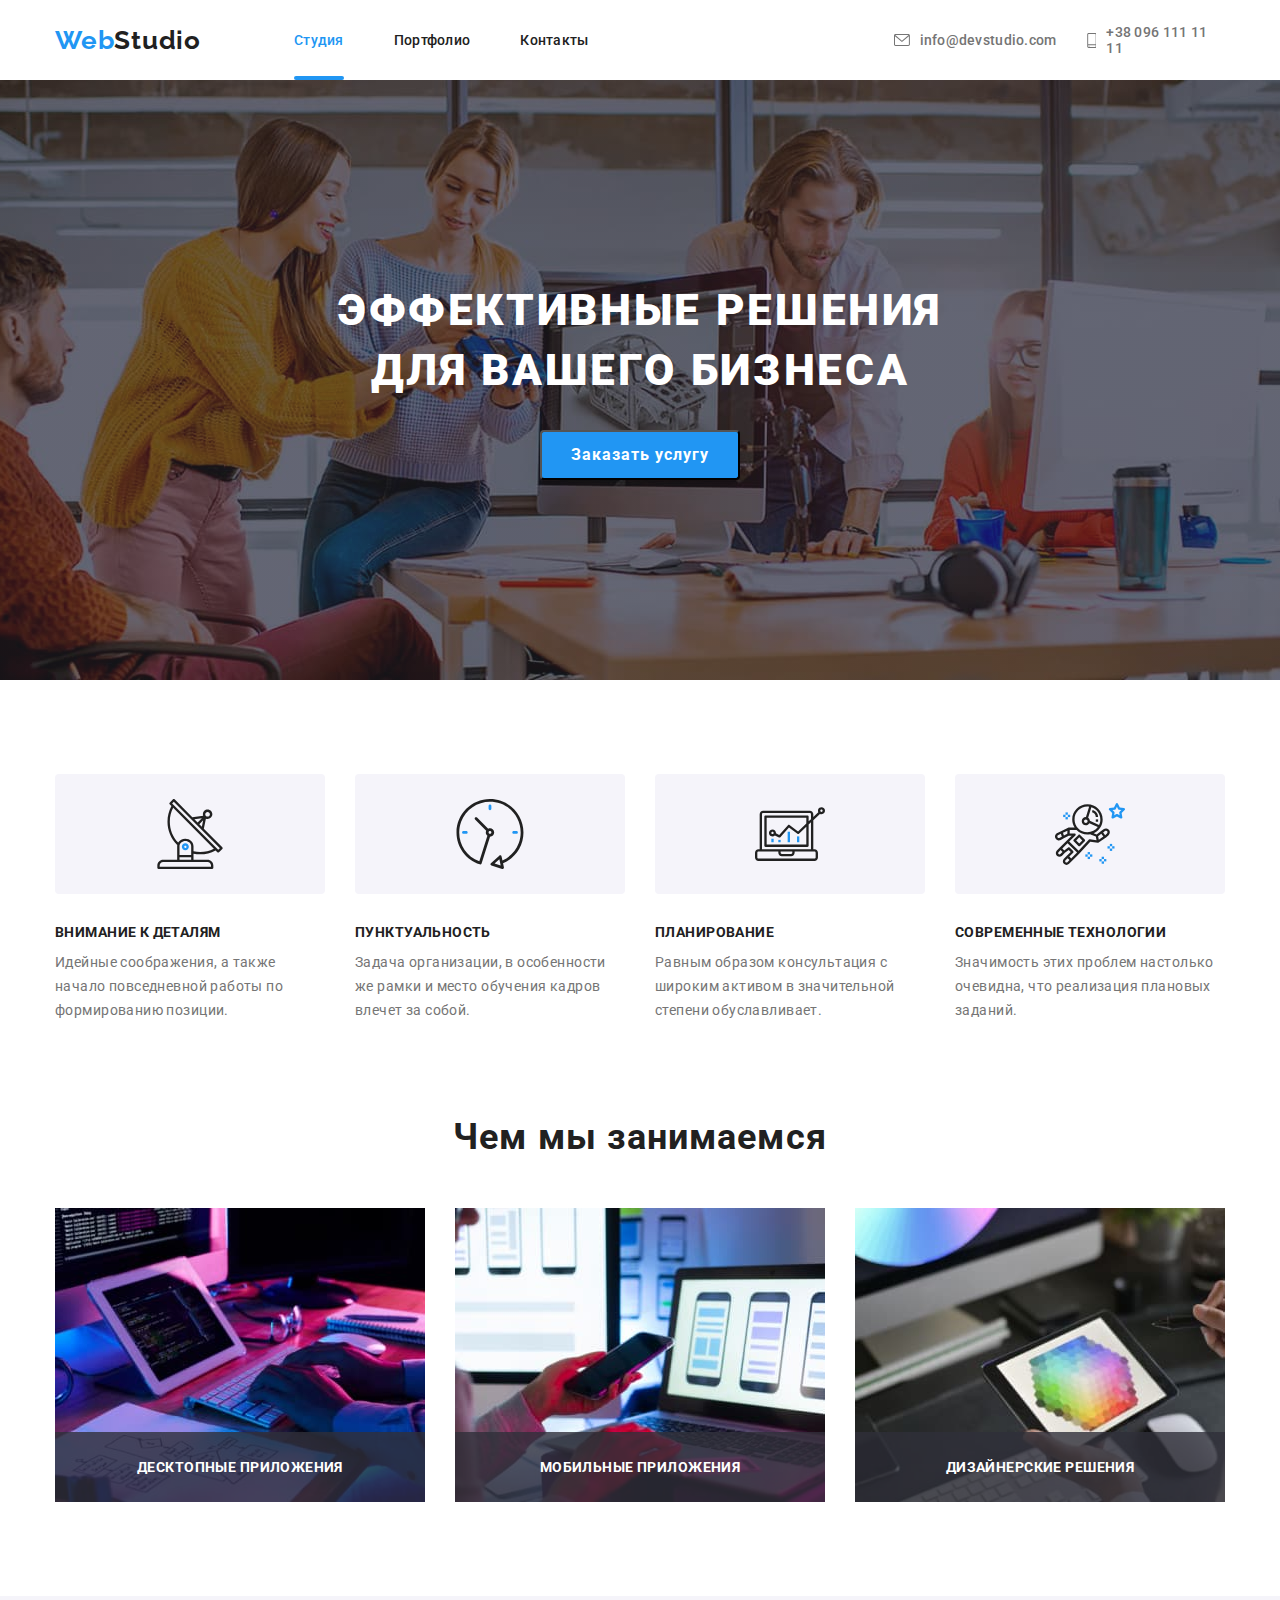
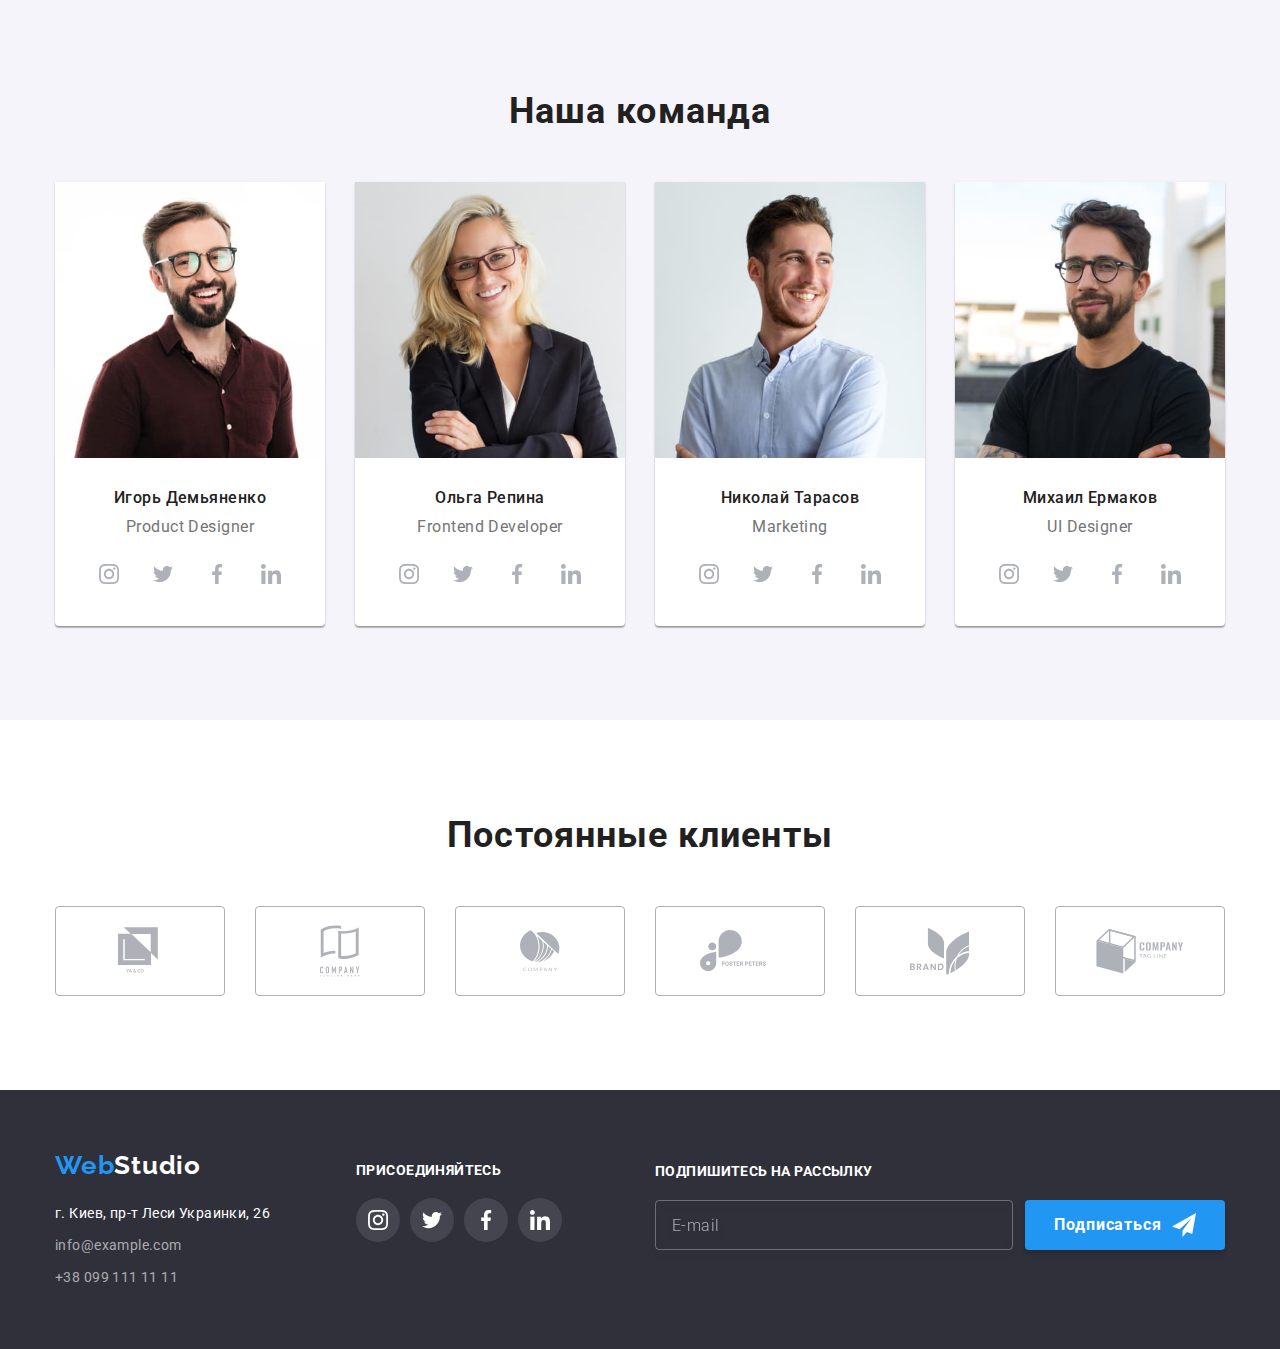
==== commit f9ef828b: "Фінальні зміни" ====
--- a/index.html
+++ b/index.html
@@ -369,12 +369,12 @@
         </svg>
       </button>
 
-      <div class="form-container">
+      <div class="form-field">
         <h2 class="form-title">Оставьте свои данные, мы вам перезвоним</h2>
 
-        <form class="form-flex">
-
-          <div class="icon-field form-flex">
+        <form class="form">
+
+          <div class="icon-field">
 
             <label for="name" class="form-label">Имя</label>
             <input type="text" name="name" id="name" class="form-input">
@@ -383,7 +383,7 @@
             </svg>
           </div>
 
-          <div class="icon-field form-flex">
+          <div class="icon-field">
 
             <label for="tel" class="form-label">Телефон</label>
             <input type="tel" name="tel" id="tel" class="form-input">
@@ -392,7 +392,7 @@
             </svg>
           </div>
 
-          <div class="icon-field form-flex">
+          <div class="icon-field">
 
             <label for="email" class="form-label">Почта</label>
             <input type="email" name="email" id="email" class="form-input">
@@ -401,12 +401,12 @@
             </svg>
           </div>
 
-          <div class="icon-field form-flex">
+          <div class="icon-field">
             <label for="comments" class="form-label ">Комментарий</label>
             <textarea name="comments" id="comments" class="form-textarea" placeholder="Введите текст"></textarea>
           </div>
 
-          <label class="field">
+          <label class="checkbox-field">
             <input type="checkbox" class="checkbox" name="policy">
             <span class="icon-checkbox"></span>
 
--- a/css/main.min.css
+++ b/css/main.min.css
@@ -1,2 +1,2 @@
-/*! modern-normalize v0.7.0 | MIT License | https://github.com/sindresorhus/modern-normalize */*,*::before,*::after{-webkit-box-sizing:border-box;box-sizing:border-box}:root{-moz-tab-size:4;-o-tab-size:4;tab-size:4}html{line-height:1.15;-webkit-text-size-adjust:100%}body{margin:0}body{font-family:system-ui,-apple-system,"Segoe UI",Roboto,Helvetica,Arial,sans-serif,"Apple Color Emoji","Segoe UI Emoji"}hr{height:0}abbr[title]{-webkit-text-decoration:underline dotted;text-decoration:underline dotted}b,strong{font-weight:bolder}code,kbd,samp,pre{font-family:ui-monospace, SFMono-Regular, Consolas, "Liberation Mono", Menlo, monospace;font-size:1em}small{font-size:80%}sub,sup{font-size:75%;line-height:0;position:relative;vertical-align:baseline}sub{bottom:-0.25em}sup{top:-0.5em}button,input,optgroup,select,textarea{font-family:inherit;font-size:100%;line-height:1.15;margin:0}button,select{text-transform:none}button,[type="button"],[type="reset"],[type="submit"]{-webkit-appearance:button}button::-moz-focus-inner,[type="button"]::-moz-focus-inner,[type="reset"]::-moz-focus-inner,[type="submit"]::-moz-focus-inner{border-style:none;padding:0}button:-moz-focusring,[type="button"]:-moz-focusring,[type="reset"]:-moz-focusring,[type="submit"]:-moz-focusring{outline:1px dotted ButtonText}legend{padding:0}progress{vertical-align:baseline}[type="number"]::-webkit-inner-spin-button,[type="number"]::-webkit-outer-spin-button{height:auto}[type="search"]{-webkit-appearance:textfield;outline-offset:-2px}[type="search"]::-webkit-search-decoration{-webkit-appearance:none}::-webkit-file-upload-button{-webkit-appearance:button;font:inherit}summary{display:list-item}body{margin:0;padding:0}ul,li{list-style:none;margin:0;padding:0}a,a:visited{text-decoration:none}h1,h2,h3,p{margin:0;padding:0}img{display:block;max-width:100%;height:auto}.container{padding:0 15px;margin-left:auto;margin-right:auto}@media screen and (min-width: 480px){.container{width:480px}}@media screen and (min-width: 768px){.container{width:768px}}@media screen and (min-width: 1200px){.container{width:1200px}}@media screen and (max-width: 767px){.navigation-header{height:60px;display:-webkit-box;display:-ms-flexbox;display:flex;-webkit-box-align:center;-ms-flex-align:center;align-items:center;-webkit-box-pack:justify;-ms-flex-pack:justify;justify-content:space-between}.drop-menu{padding:0;width:40px;height:40px;background-color:Transparent;border:none}.drop-menu svg{width:40px;height:40px;fill:#000}.drop-menu:hover{margin:0;padding:0}.drop-menu:hover svg .icon-open{fill:#2196F3}.drop-menu:hover svg .icon-close{fill:#2196F3}.icon-open{display:block}.icon-close{display:none}.is-open .icon-open{display:none}.is-open .icon-close{display:block;fill:#2196F3}.header{position:relative}.mobile-menu{display:none;position:absolute;z-index:2;top:60px;left:0;right:0;padding:60px 0;background:#fff;border-top:1px solid #ECECEC}.mobile-menu.is-open{display:block}.link-list li:not(:last-child){margin-bottom:40px}.mobile-menu li{text-align:center}.mobile-menu .link{font-family:Roboto;font-size:18px;font-weight:500;line-height:21px;letter-spacing:0.02em;color:#212121}.mobile-menu .link:hover{color:#2196F3}.link-list .underline-studio{color:#2196F3}.link-list .underline-studio:after{content:'';display:block;background:#2196F3;border-radius:2px;margin-left:auto;margin-right:auto;width:61px;height:4px;margin-top:8px}.link-list .underline-portfolio{color:#2196F3}.link-list .underline-portfolio:after{content:'';display:block;background:#2196F3;border-radius:2px;margin-left:auto;margin-right:auto;width:97px;height:4px;margin-top:8px}.contact-list{margin-top:60px}.contact-list li:not(:first-child){margin-top:16px}.contact-list .flex{display:-webkit-box;display:-ms-flexbox;display:flex;-webkit-box-align:center;-ms-flex-align:center;align-items:center;-webkit-box-pack:center;-ms-flex-pack:center;justify-content:center}.contact-list .icon-mail{width:16px;height:12px;fill:#757575;margin-right:10px}.contact-list .icon-phone{width:10px;height:15px;fill:#757575;margin-right:10px}.contact-list .link{font-family:Roboto;font-style:normal;font-weight:500;font-size:18px;line-height:21px;letter-spacing:0.02em;color:#757575}.contact-list .flex:hover .icon-mail{fill:#2196F3}.contact-list .flex:hover .icon-phone{fill:#2196F3}}@media screen and (min-width: 768px) and (max-width: 1199px){.drop-menu{display:none}.navigation-header{display:-webkit-box;display:-ms-flexbox;display:flex;-webkit-box-align:center;-ms-flex-align:center;align-items:center}.mobile-menu{display:-webkit-box;display:-ms-flexbox;display:flex}.link-list{display:-webkit-box;display:-ms-flexbox;display:flex;-webkit-box-align:center;-ms-flex-align:center;align-items:center;margin-left:88px;margin-right:84px}.link-list li:not(:last-child){margin-right:50px}.link-list .link{display:inline-block;font-family:Roboto;font-weight:500;font-size:14px;line-height:16px;letter-spacing:0.02em;color:#212121;padding:32px 0;height:80px}.link-list .link:hover{color:#2196F3}.link-list .underline-studio{color:#2196F3}.link-list .underline-studio:after{content:'';display:block;background:#2196F3;border-radius:2px;height:4px;margin-top:28px}.link-list .underline-portfolio{color:#2196F3}.link-list .underline-portfolio:after{content:'';display:block;background:#2196F3;border-radius:2px;height:4px;margin-top:28px}.contact-list{height:80px;padding:21px 0}.contact-list .flex{display:-webkit-box;display:-ms-flexbox;display:flex}.contact-list .flex:not(:last-child){margin-bottom:10px}.contact-list .flex:hover .icon-mail{fill:#2196F3}.contact-list .flex:hover .icon-phone{fill:#2196F3}.contact-list .flex:hover .link{color:#2196F3}.contact-list .icon-mail{width:16px;height:12px;fill:#757575;margin-right:10px}.contact-list .icon-phone{width:10px;height:15px;fill:#757575;margin-right:10px}.contact-list .link{font-family:Roboto;font-weight:500;font-size:12px;line-height:14px;letter-spacing:0.02em;color:#757575}}@media screen and (min-width: 1200px){.drop-menu{display:none}.navigation-header{display:-webkit-box;display:-ms-flexbox;display:flex;-webkit-box-align:center;-ms-flex-align:center;align-items:center}.mobile-menu{display:-webkit-box;display:-ms-flexbox;display:flex}.link-list{display:-webkit-box;display:-ms-flexbox;display:flex;-webkit-box-align:center;-ms-flex-align:center;align-items:center;margin-left:93px;margin-right:305px}.link-list li:not(:last-child){margin-right:50px}.link-list .link{display:inline-block;font-family:Roboto;font-weight:500;font-size:14px;line-height:16px;letter-spacing:0.02em;color:#212121;padding:32px 0;height:80px}.link-list .link:hover{color:#2196F3}.link-list .underline-studio{color:#2196F3}.link-list .underline-studio:after{content:'';display:block;background:#2196F3;border-radius:2px;height:4px;margin-top:28px}.link-list .underline-portfolio{color:#2196F3}.link-list .underline-portfolio:after{content:'';display:block;background:#2196F3;border-radius:2px;height:4px;margin-top:28px}.contact-list{height:80px;padding:21px 0;display:-webkit-box;display:-ms-flexbox;display:flex;-webkit-box-align:center;-ms-flex-align:center;align-items:center}.contact-list .flex{display:-webkit-box;display:-ms-flexbox;display:flex;-webkit-box-align:center;-ms-flex-align:center;align-items:center}.contact-list .flex:not(:last-child){margin-right:30px}.contact-list .flex:hover .icon-mail{fill:#2196F3}.contact-list .flex:hover .icon-phone{fill:#2196F3}.contact-list .flex:hover .link{color:#2196F3}.contact-list .icon-mail{width:16px;height:12px;fill:#757575;margin-right:10px}.contact-list .icon-phone{width:10px;height:15px;fill:#757575;margin-right:10px}.contact-list .link{font-family:Roboto;font-weight:500;font-size:14px;line-height:16px;letter-spacing:0.02em;color:#757575}}.logo-header{font-family:Raleway;font-style:normal;font-weight:700;font-size:24px;line-height:28px;letter-spacing:0.03em;color:#212121}.logo-header .logo-accent{color:#2196F3}.logo-header:visited{color:#212121}.logo-header:visited .logo-accent{color:#2196F3}.logo-footer{font-family:Raleway;font-style:normal;font-weight:700;font-size:24px;line-height:28px;letter-spacing:0.03em;color:#FFFFFF}.logo-footer .logo-accent{color:#2196F3}.logo-footer:visited{color:#ffffff}.logo-footer:visited .logo-accent{color:#2196F3}@media screen and (max-width: 767px){.text-center{text-align:center}}@media screen and (min-width: 1200px){.logo-header{font-family:Raleway;font-style:normal;font-weight:700;font-size:26px;line-height:31px;letter-spacing:0.03em;color:#212121}.logo-header .logo-accent{color:#2196F3}.logo-footer{font-family:Raleway;font-style:normal;font-weight:700;font-size:26px;line-height:31px;letter-spacing:0.03em;color:#FFFFFF}.logo-footer .logo-accent{color:#2196F3}}.footer{padding:60px 0;background:#2F303A}.address-container{margin-top:20px}.address-item:not(:first-child){margin-top:8px}.address{font-family:Roboto;font-size:14px;line-height:24px;letter-spacing:0.03em;color:#FFFFFF}.footer-contact-link{font-family:Roboto;font-size:14px;line-height:24px;letter-spacing:0.03em;color:rgba(255,255,255,0.6)}.welcome-footer{font-family:Roboto;font-weight:700;font-size:14px;line-height:16px;text-align:center;letter-spacing:0.03em;text-transform:uppercase;color:#FFFFFF}.soclink-item:not(:last-child){margin-right:10px}.footer-soclink-list{display:-webkit-box;display:-ms-flexbox;display:flex;-webkit-box-pack:center;-ms-flex-pack:center;justify-content:center;margin-top:20px}.footer-soclink-bg{display:-webkit-box;display:-ms-flexbox;display:flex;-webkit-box-align:center;-ms-flex-align:center;align-items:center;-webkit-box-pack:center;-ms-flex-pack:center;justify-content:center;width:44px;height:44px;background:rgba(255,255,255,0.1);border-radius:50%}.footer-soclink{width:20px;height:20px;fill:#ffffff}.subscribe-label{font-family:Roboto;font-weight:700;font-size:14px;line-height:16px;letter-spacing:0.03em;text-transform:uppercase;color:#FFFFFF}.subscribe-input{margin-top:35px;padding-left:16px;font-weight:300;font-family:Roboto;line-height:20px;color:rgba(255,255,255,0.6);background-color:transparent;border:1px solid rgba(255,255,255,0.3);-webkit-box-sizing:border-box;box-sizing:border-box;-webkit-filter:drop-shadow(0px 4px 4px rgba(0,0,0,0.15));filter:drop-shadow(0px 4px 4px rgba(0,0,0,0.15));border-radius:4px}.subscribe-input::-webkit-input-placeholder{font-family:Roboto;line-height:20px;display:-webkit-box;display:flex;-webkit-box-align:center;align-items:center;letter-spacing:0.03em;color:rgba(255,255,255,0.6)}.subscribe-input:-ms-input-placeholder{font-family:Roboto;line-height:20px;display:-ms-flexbox;display:flex;-ms-flex-align:center;align-items:center;letter-spacing:0.03em;color:rgba(255,255,255,0.6)}.subscribe-input::-ms-input-placeholder{font-family:Roboto;line-height:20px;display:-ms-flexbox;display:flex;-ms-flex-align:center;align-items:center;letter-spacing:0.03em;color:rgba(255,255,255,0.6)}.subscribe-input::placeholder{font-family:Roboto;line-height:20px;display:-webkit-box;display:-ms-flexbox;display:flex;-webkit-box-align:center;-ms-flex-align:center;align-items:center;letter-spacing:0.03em;color:rgba(255,255,255,0.6)}.subscribe-button{margin-left:auto;margin-right:auto;margin-top:20px;display:inline-block;width:200px;height:50px;background:#2196F3;-webkit-box-shadow:0px 4px 4px rgba(0,0,0,0.15);box-shadow:0px 4px 4px rgba(0,0,0,0.15);border-radius:4px;border-style:none;font-family:Roboto;font-weight:700;font-size:16px;line-height:30px;display:-webkit-box;display:-ms-flexbox;display:flex;-webkit-box-align:center;-ms-flex-align:center;align-items:center;-webkit-box-pack:center;-ms-flex-pack:center;justify-content:center;letter-spacing:0.06em;color:#FFFFFF}.icon-send{margin-left:10px;width:24px;height:24px}@media screen and (max-width: 767px){.address-item{text-align:center}.soclink-info,.subscribe{margin-top:60px}.subscribe-input{width:100%;height:50px;margin-left:auto;margin-right:auto}}@media screen and (min-width: 480px){.subscribe-input{width:450px;height:50px}}@media screen and (max-width: 1199px){.subscribe-input{margin-top:35px}.subscribe-label{display:-webkit-box;display:-ms-flexbox;display:flex;-webkit-box-pack:center;-ms-flex-pack:center;justify-content:center}}@media screen and (min-width: 768px) and (max-width: 1199px){.footer .flex{display:-webkit-box;display:-ms-flexbox;display:flex;-ms-flex-wrap:wrap;flex-wrap:wrap}.info{margin-left:60px;margin-right:165px;width:232px;display:-webkit-box;display:-ms-flexbox;display:flex;-webkit-box-orient:vertical;-webkit-box-direction:normal;-ms-flex-direction:column;flex-direction:column;-webkit-box-pack:center;-ms-flex-pack:center;justify-content:center}.info .logo{margin-left:auto;margin-right:auto}.address-container{display:-webkit-box;display:-ms-flexbox;display:flex;-webkit-box-orient:vertical;-webkit-box-direction:normal;-ms-flex-direction:column;flex-direction:column;-webkit-box-align:center;-ms-flex-align:center;align-items:center}.soclink-info{width:206px;height:80px;margin-top:5px}.footer .subscribe{width:450px;height:156px;margin-left:auto;margin-right:auto;margin-top:60px}.subscribe-input{margin-top:20px}}@media screen and (min-width: 1200px){.footer{padding:60px 0;background:#2F303A}.footer .flex{display:-webkit-box;display:-ms-flexbox;display:flex}.info{margin-right:70px;width:231px}.info .address-container{width:231px}.soclink-info{padding-top:12px;margin-right:93px}.soclink-info .welcome-footer{text-align:left}.soclink-info .soclink-item:hover .footer-soclink-bg{background:#2196F3}.subscribe{padding-top:12px}.subscribe-flex{display:-webkit-box;display:-ms-flexbox;display:flex}.subscribe-flex .subscribe-input{width:358px;margin-top:20px;margin-right:12px}}@media screen and (max-width: 767px){.hero{background-image:-webkit-gradient(linear, left top, left bottom, from(rgba(47,48,58,0.4)), to(rgba(47,48,58,0.4))),url("../img/hero/hero-mobile.jpg");background-image:linear-gradient(rgba(47,48,58,0.4), rgba(47,48,58,0.4)),url("../img/hero/hero-mobile.jpg");background-repeat:no-repeat;background-size:cover;background-position:center}}@media screen and (max-width: 767px) and (min-device-pixel-ratio: 2), screen and (max-width: 767px) and (-webkit-min-device-pixel-ratio: 2), screen and (max-width: 767px) and (min-resolution: 192dpi), screen and (max-width: 767px) and (-webkit-min-device-pixel-ratio: 192), screen and (max-width: 767px) and (min-resolution: 192dppx){.hero{background-image:-webkit-gradient(linear, left top, left bottom, from(rgba(47,48,58,0.4)), to(rgba(47,48,58,0.4))),url("../img/hero/hero-mobile@2x.jpg");background-image:linear-gradient(rgba(47,48,58,0.4), rgba(47,48,58,0.4)),url("../img/hero/hero-mobile@2x.jpg")}}@media screen and (max-width: 767px){.hero{padding:118px 0}.h1-hero{margin:auto;width:360px;font-family:Roboto;font-weight:900;font-size:26px;line-height:42px;text-align:center;letter-spacing:0.06em;text-transform:uppercase;color:#FFFFFF}.button-hero{display:block;margin-top:30px;width:200px;height:50px;margin-left:auto;margin-right:auto;font-family:Roboto;font-weight:700;font-size:16px;line-height:30px;letter-spacing:0.06em;text-align:center;color:#FFFFFF;background:#2196F3;-webkit-box-shadow:0px 4px 4px rgba(0,0,0,0.15);box-shadow:0px 4px 4px rgba(0,0,0,0.15);border-radius:4px}}@media screen and (min-width: 768px) and (max-width: 1199px){.hero{background-image:-webkit-gradient(linear, left top, left bottom, from(rgba(47,48,58,0.4)), to(rgba(47,48,58,0.4))),url("../img/hero/hero-tablet.jpg");background-image:linear-gradient(rgba(47,48,58,0.4), rgba(47,48,58,0.4)),url("../img/hero/hero-tablet.jpg");background-repeat:no-repeat;background-size:cover;background-position:center}}@media screen and (min-width: 768px) and (max-width: 1199px) and (min-device-pixel-ratio: 2), screen and (min-width: 768px) and (max-width: 1199px) and (-webkit-min-device-pixel-ratio: 2), screen and (min-width: 768px) and (max-width: 1199px) and (min-resolution: 192dpi), screen and (min-width: 768px) and (max-width: 1199px) and (-webkit-min-device-pixel-ratio: 192), screen and (min-width: 768px) and (max-width: 1199px) and (min-resolution: 192dppx){.hero{background-image:-webkit-gradient(linear, left top, left bottom, from(rgba(47,48,58,0.4)), to(rgba(47,48,58,0.4))),url("../img/hero/hero-tablet@2x.jpg");background-image:linear-gradient(rgba(47,48,58,0.4), rgba(47,48,58,0.4)),url("../img/hero/hero-tablet@2x.jpg")}}@media screen and (min-width: 768px) and (max-width: 1199px){.hero{padding:118px 0}.h1-hero{margin:auto;width:360px;font-family:Roboto;font-weight:900;font-size:26px;line-height:42px;text-align:center;letter-spacing:0.06em;text-transform:uppercase;color:#FFFFFF}.button-hero{display:block;margin-top:30px;width:200px;height:50px;margin-left:auto;margin-right:auto;font-family:Roboto;font-weight:700;font-size:16px;line-height:30px;letter-spacing:0.06em;text-align:center;color:#FFFFFF;background:#2196F3;-webkit-box-shadow:0px 4px 4px rgba(0,0,0,0.15);box-shadow:0px 4px 4px rgba(0,0,0,0.15);border-radius:4px}}@media screen and (min-width: 1200px){.hero{background-image:-webkit-gradient(linear, left top, left bottom, from(rgba(47,48,58,0.4)), to(rgba(47,48,58,0.4))),url("../img/hero/hero-desktop.jpg");background-image:linear-gradient(rgba(47,48,58,0.4), rgba(47,48,58,0.4)),url("../img/hero/hero-desktop.jpg");background-repeat:no-repeat;background-size:cover;background-position:center}}@media screen and (min-width: 1200px) and (min-device-pixel-ratio: 2), screen and (min-width: 1200px) and (-webkit-min-device-pixel-ratio: 2), screen and (min-width: 1200px) and (min-resolution: 192dpi), screen and (min-width: 1200px) and (-webkit-min-device-pixel-ratio: 192), screen and (min-width: 1200px) and (min-resolution: 192dppx){.hero{background-image:-webkit-gradient(linear, left top, left bottom, from(rgba(47,48,58,0.4)), to(rgba(47,48,58,0.4))),url("../img/hero/hero-desktop@2x.jpg");background-image:linear-gradient(rgba(47,48,58,0.4), rgba(47,48,58,0.4)),url("../img/hero/hero-desktop@2x.jpg")}}@media screen and (min-width: 1200px){.hero{padding:200px 0}.h1-hero{margin:auto;width:696px;font-family:Roboto;font-weight:900;font-size:44px;line-height:60px;text-align:center;letter-spacing:0.06em;text-transform:uppercase;color:#FFFFFF}.button-hero{display:block;margin-top:30px;width:200px;height:50px;margin-left:auto;margin-right:auto;font-family:Roboto;font-weight:700;font-size:16px;line-height:30px;letter-spacing:0.06em;text-align:center;color:#FFFFFF;background:#2196F3;-webkit-box-shadow:0px 4px 4px rgba(0,0,0,0.15);box-shadow:0px 4px 4px rgba(0,0,0,0.15);border-radius:4px}}@media screen and (max-width: 767px){.features{padding:60px 0}.features-item:not(:last-child){margin-bottom:30px}.icon-background{background:#F5F4FA;border-radius:4px;padding:25px 0}.icon-background .icon{display:block;width:70px;height:70px;margin:auto}.h3-features{margin-top:30px;text-align:center;font-family:Roboto;font-weight:700;font-size:14px;line-height:16px;letter-spacing:0.03em;text-transform:uppercase;color:#212121}.p-features{margin-top:10px;font-family:Roboto;font-weight:400;font-size:14px;line-height:24px;letter-spacing:0.03em;color:#757575}}@media screen and (min-width: 768px) and (max-width: 1199px){.features{padding:60px 0}.features-set{display:-webkit-box;display:-ms-flexbox;display:flex;-ms-flex-wrap:wrap;flex-wrap:wrap}.features-set .features-item{width:calc((100% - 30px) / 2)}.features-item:nth-child(2n-1){margin-right:30px}.features-item:nth-child(1){margin-bottom:30px}.features-item:nth-child(2){margin-bottom:30px}.icon-background{background:#F5F4FA;border-radius:4px;padding:25px 0}.icon-background .icon{display:block;width:70px;height:70px;margin:auto}.h3-features{margin-top:30px;font-family:Roboto;font-weight:700;font-size:14px;line-height:16px;letter-spacing:0.03em;text-transform:uppercase;color:#212121}.p-features{margin-top:10px;font-family:Roboto;font-weight:400;font-size:14px;line-height:24px;letter-spacing:0.03em;color:#757575}}@media screen and (min-width: 1200px){.features{padding-top:94px}.features-set{display:-webkit-box;display:-ms-flexbox;display:flex}.features-set .features-item{width:270px}.features-set .features-item:not(:last-child){margin-right:30px}.icon-background{background:#F5F4FA;border-radius:4px;padding:25px 0}.icon-background .icon{display:block;width:70px;height:70px;margin:auto}.h3-features{margin-top:30px;font-family:Roboto;font-weight:700;font-size:14px;line-height:16px;letter-spacing:0.03em;text-transform:uppercase;color:#212121}.p-features{margin-top:10px;font-family:Roboto;font-weight:400;font-size:14px;line-height:24px;letter-spacing:0.03em;color:#757575}}@media screen and (max-width: 1199px){.product{display:none}}@media screen and (min-width: 1200px){.product{padding:94px 0}.h2-product{font-family:Roboto;font-weight:700;font-size:36px;line-height:42px;text-align:center;letter-spacing:0.03em;color:#212121}.product-list{display:-webkit-box;display:-ms-flexbox;display:flex;margin-top:50px}.product-item{width:370px}.product-item:not(:last-child){margin-right:30px}.product-item .wrapper{position:relative;height:294px}.product-item .wrapper .product-desc{position:absolute;width:370px;padding:27px 0;bottom:0;left:0;height:70px;background:rgba(47,48,58,0.8);font-family:Roboto;font-weight:700;font-size:14px;line-height:16px;text-align:center;letter-spacing:0.03em;text-transform:uppercase;color:#FFFFFF}}.team{padding:60px 0;background-color:#F5F4FA}.h2-team{font-family:Roboto;font-weight:700;font-size:28px;line-height:33px;text-align:center;letter-spacing:0.03em;color:#212121}.team-card{background:#FFFFFF;-webkit-box-shadow:0px 1px 3px rgba(0,0,0,0.12),0px 1px 1px rgba(0,0,0,0.14),0px 2px 1px rgba(0,0,0,0.2);box-shadow:0px 1px 3px rgba(0,0,0,0.12),0px 1px 1px rgba(0,0,0,0.14),0px 2px 1px rgba(0,0,0,0.2);border-radius:0px 0px 4px 4px}.card-name{font-family:Roboto;font-weight:500;font-size:16px;line-height:19px;text-align:center;letter-spacing:0.03em;color:#212121;margin-top:30px}.card-desc{font-family:Roboto;font-size:16px;line-height:19px;text-align:center;letter-spacing:0.03em;color:#757575;margin-top:10px}.soclink-list{display:-webkit-box;display:-ms-flexbox;display:flex;-webkit-box-pack:center;-ms-flex-pack:center;justify-content:center}.soclink-bg{display:block;width:44px;height:44px;padding:12px;display:-webkit-box;display:-ms-flexbox;display:flex;-webkit-box-align:center;-ms-flex-align:center;align-items:center}.soclink{width:20px;height:20px;fill:#AFB1B8}@media screen and (max-width: 1199px){.h2-team{margin-bottom:30px}}@media screen and (max-width: 767px){.team-card:not(:last-child){margin-bottom:30px}.soclink-list{margin-top:16px}.team-card{margin-left:auto;margin-right:auto;padding-bottom:24px;width:100%}.team-card img{display:block;width:100%}}@media screen and (min-width: 480px) and (max-width: 767px){.team-card{margin-left:auto;margin-right:auto;width:450px}}@media screen and (min-width: 768px) and (max-width: 1199px){.team-list{display:-webkit-box;display:-ms-flexbox;display:flex;-ms-flex-wrap:wrap;flex-wrap:wrap}.team-card{width:calc((100% - 34px)/2)}.team-card img{display:block;width:100%}.team-card:nth-child(2n-1){margin-right:30px}.team-card:nth-child(1){margin-bottom:30px}.team-card:nth-child(2){margin-bottom:30px}.soclink-list{margin-top:16px;margin-bottom:24px}}@media screen and (min-width: 1200px){.team{padding:94px 0}.h2-team{font-family:Roboto;font-weight:700;font-size:36px;line-height:42px;text-align:center;letter-spacing:0.03em;color:#212121}.team-list{margin-top:50px;display:-webkit-box;display:-ms-flexbox;display:flex}.team-card{width:270px}.team-card img{display:block;width:100%}.team-card:not(:last-child){margin-right:30px}.soclink-list{margin-top:16px;margin-bottom:30px}.soclink-bg{width:44px;height:44px;display:-webkit-box;display:-ms-flexbox;display:flex;-webkit-box-align:center;-ms-flex-align:center;align-items:center}.soclink-item:not(:last-child){margin-right:10px}.soclink-item:hover .soclink-bg{background:#2196F3;border-radius:50%}.soclink-item:hover .soclink{fill:#fff}}.clients{padding:60px 0}.h2-clients{font-family:Roboto;font-weight:700;text-align:center;letter-spacing:0.03em;color:#212121}.client-link{display:-webkit-inline-box;display:-ms-inline-flexbox;display:inline-flex;-webkit-box-align:center;-ms-flex-align:center;align-items:center;-webkit-box-pack:center;-ms-flex-pack:center;justify-content:center;border:1px solid #AFB1B8;border-radius:4px;-webkit-transition:250ms;transition:250ms;-webkit-transition-timing-function:cubic-bezier(0.4, 0, 0.2, 1);transition-timing-function:cubic-bezier(0.4, 0, 0.2, 1)}.client-icon-fill{fill:#AFB1B8;-webkit-transition:250ms;transition:250ms;-webkit-transition-timing-function:cubic-bezier(0.4, 0, 0.2, 1);transition-timing-function:cubic-bezier(0.4, 0, 0.2, 1)}.clients-item:hover .client-link{border-color:#2196F3;-webkit-transition:250ms;transition:250ms;-webkit-transition-timing-function:cubic-bezier(0.4, 0, 0.2, 1);transition-timing-function:cubic-bezier(0.4, 0, 0.2, 1)}.clients-item:hover .client-icon-fill{-webkit-transition:250ms;transition:250ms;-webkit-transition-timing-function:cubic-bezier(0.4, 0, 0.2, 1);transition-timing-function:cubic-bezier(0.4, 0, 0.2, 1);fill:#2196f3}.client-icon-1{width:44px;height:49px;fill:#afb1b8}.client-icon-2{width:40px;height:52px;fill:#afb1b8}.client-icon-3{width:40px;height:42px;fill:#afb1b8}.client-icon-4{width:79px;height:42px;fill:#afb1b8}.client-icon-5{width:59px;height:47px;fill:#afb1b8}.client-icon-6{width:88px;height:45px;fill:#afb1b8}@media screen and (max-width: 1199px){.clients-list{display:-webkit-box;display:-ms-flexbox;display:flex;-ms-flex-wrap:wrap;flex-wrap:wrap}.h2-clients{margin-bottom:30px;font-size:28px;line-height:33px}}@media screen and (max-width: 767px){.clients-item{margin-bottom:30px;width:calc((100% - 15px*2) / 2)}.client-link{height:90px;width:100%}.clients-item:nth-child(2n+1){margin-right:15px}.clients-item:nth-child(2n){margin-left:15px}.clients-item:nth-child(5){margin-bottom:0}.clients-item:nth-child(6){margin-bottom:0}}@media screen and (min-width: 768px) and (max-width: 1199px){.client-link{height:90px;width:226px}.clients-item{width:calc((100% - 60px) / 3)}.clients-item:nth-child(1){margin-bottom:30px;margin-right:30px}.clients-item:nth-child(2){margin-bottom:30px;margin-right:30px}.clients-item:nth-child(3){margin-bottom:30px}.clients-item:nth-child(4){margin-right:30px}.clients-item:nth-child(5){margin-right:30px}}@media screen and (min-width: 1200px){.clients{padding:94px 0}.clients-list{display:-webkit-box;display:-ms-flexbox;display:flex;margin-top:50px}.h2-clients{font-family:Roboto;font-weight:700;font-size:36px;line-height:42px;text-align:center;letter-spacing:0.03em;color:#212121}.client-link{height:90px;width:170px}.clients-item{width:calc((100% - 5*30px) / 6)}.clients-item:not(:last-child){margin-right:30px}}.btn-portfolio{display:block;padding:6px 22px;height:38px;background:#F5F4FA;border-radius:4px;font-family:Roboto;font-weight:500;font-size:16px;text-align:center;letter-spacing:0.03em;border-style:none;color:#212121}.btn-portfolio:hover,.btn-portfolio:active{background:#2196F3;color:#FFFFFF;-webkit-box-shadow:0px 3px 1px rgba(0,0,0,0.1),0px 1px 2px rgba(0,0,0,0.08),0px 2px 2px rgba(0,0,0,0.12);box-shadow:0px 3px 1px rgba(0,0,0,0.1),0px 1px 2px rgba(0,0,0,0.08),0px 2px 2px rgba(0,0,0,0.12)}@media screen and (max-width: 767px){.filtres{margin-bottom:40px;display:-webkit-box;display:-ms-flexbox;display:flex;-ms-flex-wrap:wrap;flex-wrap:wrap}.btn-portfolio:not(:last-child){margin-right:8px}.btn-portfolio:nth-child(4){margin-top:15px}.btn-portfolio:nth-child(5){margin-top:15px}}@media screen and (min-width: 768px) and (max-width: 1199px){.filtres{display:-webkit-box;display:-ms-flexbox;display:flex;-webkit-box-pack:center;-ms-flex-pack:center;justify-content:center;margin-bottom:30px}.btn-portfolio:not(:last-child){margin-right:8px}}@media screen and (min-width: 1200px){.filtres{margin-bottom:50px;display:-webkit-box;display:-ms-flexbox;display:flex;-webkit-box-pack:center;-ms-flex-pack:center;justify-content:center}.filtres .btn-portfolio:not(:last-child){margin-right:8px}}.portfolio{border-top:1px solid #ECECEC;padding:60px 0}.project-card:hover{-webkit-box-shadow:0px 1px 1px rgba(0,0,0,0.12),0px 4px 4px rgba(0,0,0,0.06),1px 4px 6px rgba(0,0,0,0.16);box-shadow:0px 1px 1px rgba(0,0,0,0.12),0px 4px 4px rgba(0,0,0,0.06),1px 4px 6px rgba(0,0,0,0.16)}.card-border{padding:20px 24px;border-right:1px solid #EEEEEE;border-bottom:1px solid #EEEEEE;border-left:1px solid #EEEEEE}.portfolio-card-name{font-family:Roboto;font-weight:700;font-size:18px;line-height:36px;letter-spacing:0.06em;color:#212121}.portfolio-card-desc{font-family:Roboto;font-size:16px;line-height:30px;letter-spacing:0.03em;color:#757575}.animation-overlay{position:relative;width:100%}.animation-overlay:hover .text{top:0;left:0;opacity:0.9}.animation-overlay .text{z-index:1;position:absolute;top:100%;left:0;opacity:0;pointer-events:none;width:100%;height:100%;padding:70px 24px;background:rgba(33,150,243,0.9);font-family:Roboto;font-size:18px;font-weight:400;line-height:28px;letter-spacing:0.03em;color:#FFFFFF;-webkit-transition:500ms;transition:500ms;-webkit-transition-timing-function:cubic-bezier(0.4, 0, 0.2, 1);transition-timing-function:cubic-bezier(0.4, 0, 0.2, 1)}@media screen and (max-width: 767px){.project-card{width:100%;margin-left:auto;margin-right:auto}.project-card .img-contain{display:block;width:100%;height:auto}.project-card:not(:last-child){margin-bottom:30px}}@media screen and (min-width: 480px) and (max-width: 767px){.project-card a:hover .text{top:0;left:0;opacity:0.9}}@media screen and (min-width: 768px) and (max-width: 1199px){.wrap{display:-webkit-box;display:-ms-flexbox;display:flex;-ms-flex-wrap:wrap;flex-wrap:wrap}.project-card{display:block;width:calc((100% - 30px) / 2);margin-bottom:30px}.project-card a:hover .text{top:0;left:0;opacity:0.9}.project-card:nth-child(2n-1){margin-right:30px}.project-card:nth-child(8){margin-bottom:0}.project-card:nth-child(9){margin-bottom:0}.project-card:nth-child(1){height:404px}.project-card:nth-child(8){height:404px}.img-contain{display:block;width:100%}}@media screen and (min-width: 1200px){.portfolio{padding:94px 0}.wrap{display:-webkit-box;display:-ms-flexbox;display:flex;-ms-flex-wrap:wrap;flex-wrap:wrap}.project-card{display:block;width:370px;margin-bottom:30px;margin-right:30px}.project-card:nth-child(3n){margin-right:0}.project-card:nth-child(7){margin-bottom:0}.project-card:nth-child(8){margin-bottom:0}.project-card:nth-child(9){margin-bottom:0}.project-card a:hover .text{top:0;left:0;opacity:0.9}.img-contain{width:370px;height:auto}}@media screen and (max-width: 479px){.modal{width:100%}.form-input{width:100%}}@media screen and (min-width: 480px){.modal{width:450px}.form-input{width:370px}}@media screen and (max-width: 1199px){.is-hidden{visibility:hidden;opacity:0;pointer-events:none;-webkit-transition:250ms;transition:250ms;-webkit-transition-timing-function:cubic-bezier(0.4, 0, 0.2, 1);transition-timing-function:cubic-bezier(0.4, 0, 0.2, 1)}.backdrop{position:fixed;top:0;left:0;bottom:0;right:0;background:rgba(0,0,0,0.2);z-index:3;-webkit-transition:250ms;transition:250ms;-webkit-transition-timing-function:cubic-bezier(0.4, 0, 0.2, 1);transition-timing-function:cubic-bezier(0.4, 0, 0.2, 1)}.close-btn{width:30px;height:30px;margin:8px;float:right;background:#fff;border:1px solid rgba(0,0,0,0.1);border-radius:50%;padding:5px}.icon-close-form{width:18px;height:18px}.icon-close-form:hover{fill:#2196F3}.modal{position:absolute;left:50%;top:50%;-webkit-transform:translate(-50%, -50%);transform:translate(-50%, -50%);height:auto;background-color:#fff;-webkit-box-shadow:0px 1px 3px rgba(0,0,0,0.12),0px 1px 1px rgba(0,0,0,0.14),0px 2px 1px rgba(0,0,0,0.2);box-shadow:0px 1px 3px rgba(0,0,0,0.12),0px 1px 1px rgba(0,0,0,0.14),0px 2px 1px rgba(0,0,0,0.2);border-radius:4px;-webkit-transition:250ms;transition:250ms;-webkit-transition-timing-function:cubic-bezier(0.4, 0, 0.2, 1);transition-timing-function:cubic-bezier(0.4, 0, 0.2, 1)}.form-container{max-width:448px;margin-left:auto;margin-right:auto;padding:40px 40px}.form-title{margin:0;margin-bottom:12px;text-align:center;font-weight:700;line-height:23px;font-size:20px;letter-spacing:0.03em;text-align:center;color:#212121}.form-flex{display:-webkit-box;display:-ms-flexbox;display:flex;-webkit-box-orient:vertical;-webkit-box-direction:normal;-ms-flex-direction:column;flex-direction:column}.form-label{margin-bottom:4px;font-size:12px;letter-spacing:0.01em;line-height:14px;color:#757575}.form-input{margin:auto;padding-left:42px;height:40px;border:1px solid rgba(33,33,33,0.2);-webkit-box-sizing:border-box;box-sizing:border-box;border-radius:4px}.form-input:focus{border-radius:4px;border:1px solid #2196F3;outline:none}.icon-field{position:relative}.icon-form{position:absolute;width:18px;height:18px;left:12px;bottom:11px}.form-input:focus+.icon-form{fill:#2196F3}.icon-field:not(:first-child){margin-top:10px}.form-textarea{resize:none;height:120px;border:1px solid rgba(33,33,33,0.2);-webkit-box-sizing:border-box;box-sizing:border-box;border-radius:4px;padding:12px 16px;color:#757575}.form-textarea:focus{border:1px solid #2196f3;outline:none}.form-textarea .form-textarea::-webkit-input-placeholder{font-family:Roboto;font-size:14px;line-height:16px;letter-spacing:0.01em;color:rgba(117,117,117,0.5)}.form-textarea .form-textarea:-ms-input-placeholder{font-family:Roboto;font-size:14px;line-height:16px;letter-spacing:0.01em;color:rgba(117,117,117,0.5)}.form-textarea .form-textarea::-ms-input-placeholder{font-family:Roboto;font-size:14px;line-height:16px;letter-spacing:0.01em;color:rgba(117,117,117,0.5)}.form-textarea .form-textarea::placeholder{font-family:Roboto;font-size:14px;line-height:16px;letter-spacing:0.01em;color:rgba(117,117,117,0.5)}.a-checkbox{-webkit-text-decoration-line:underline;text-decoration-line:underline;color:#2196F3}.btn-submit{display:block;margin-top:30px;width:200px;height:50px;background:#188CE8;-webkit-box-shadow:0px 4px 4px rgba(0,0,0,0.15);box-shadow:0px 4px 4px rgba(0,0,0,0.15);border-radius:4px;font-family:Roboto;font-weight:700;font-size:16px;line-height:30px;text-align:center;letter-spacing:0.06em;color:#FFFFFF;margin-left:auto;margin-right:auto}.field{display:-webkit-box;display:-ms-flexbox;display:flex;-webkit-box-align:center;-ms-flex-align:center;align-items:center;margin-top:20px;font-family:Roboto;font-size:12px;line-height:14px;letter-spacing:0.03em;color:#757575}.checkbox{-webkit-appearance:none;-moz-appearance:none;appearance:none;position:absolute}.icon-checkbox{display:inline-block;min-width:16px;height:15px;margin-right:6px;background-image:url("../img/svg/icon-checkbox.svg")}.label{font-weight:400;font-size:12px;line-height:14px;letter-spacing:0.03em;color:#757575}.checkbox:checked+.icon-checkbox{border-color:transparent;background-color:#2196F3;background-image:url("../img/svg/icon-check.svg");background-size:contain;background-origin:border-box}}@media screen and (min-width: 1200px){.is-hidden{visibility:hidden;opacity:0;pointer-events:none;-webkit-transition:250ms;transition:250ms;-webkit-transition-timing-function:cubic-bezier(0.4, 0, 0.2, 1);transition-timing-function:cubic-bezier(0.4, 0, 0.2, 1)}.backdrop{position:fixed;top:0;left:0;bottom:0;right:0;overflow-y:scroll;background:rgba(0,0,0,0.2);z-index:3;-webkit-transition:250ms;transition:250ms;-webkit-transition-timing-function:cubic-bezier(0.4, 0, 0.2, 1);transition-timing-function:cubic-bezier(0.4, 0, 0.2, 1)}.modal{width:528px;position:absolute;left:50%;top:50%;-webkit-transform:translate(-50%, -50%);transform:translate(-50%, -50%);height:auto;background-color:#fff;-webkit-box-shadow:0px 1px 3px rgba(0,0,0,0.12),0px 1px 1px rgba(0,0,0,0.14),0px 2px 1px rgba(0,0,0,0.2);box-shadow:0px 1px 3px rgba(0,0,0,0.12),0px 1px 1px rgba(0,0,0,0.14),0px 2px 1px rgba(0,0,0,0.2);border-radius:4px;-webkit-transition:250ms;transition:250ms;-webkit-transition-timing-function:cubic-bezier(0.4, 0, 0.2, 1);transition-timing-function:cubic-bezier(0.4, 0, 0.2, 1)}.form-container{width:448px;padding:40px 0;margin-left:auto;margin-right:auto}.close-btn{display:-webkit-box;display:-ms-flexbox;display:flex;-webkit-box-align:center;-ms-flex-align:center;align-items:center;-webkit-box-pack:center;-ms-flex-pack:center;justify-content:center;width:30px;height:30px;margin:8px;float:right;background:#fff;border:1px solid rgba(0,0,0,0.1);border-radius:50%;padding:6px}.icon-close-form{display:block;width:18px;height:18px}.icon-close-form:hover{fill:#2196F3}.form-title{font-family:Roboto;font-weight:700;font-size:20px;line-height:23px;text-align:center;letter-spacing:0.03em;color:#212121;margin-bottom:12px}.form-flex{display:-webkit-box;display:-ms-flexbox;display:flex;-webkit-box-orient:vertical;-webkit-box-direction:normal;-ms-flex-direction:column;flex-direction:column}.form-label{margin-bottom:4px;font-size:12px;letter-spacing:0.01em;line-height:14px;color:#757575}.form-input{padding-left:42px;width:448px;height:40px;border:1px solid rgba(33,33,33,0.2);-webkit-box-sizing:border-box;box-sizing:border-box;border-radius:4px}.form-input:focus{border-radius:4px;border:1px solid #2196F3;outline:none}.icon-field{position:relative}.icon-form{position:absolute;width:18px;height:18px;left:12px;bottom:11px}.form-input:focus+.icon-form{fill:#2196F3}.icon-field:not(:first-child){margin-top:10px}.form-textarea{resize:none;height:120px;border:1px solid rgba(33,33,33,0.2);-webkit-box-sizing:border-box;box-sizing:border-box;border-radius:4px;padding:12px 16px;color:#757575}.form-textarea:focus{border:1px solid #2196f3;outline:none}.form-textarea .form-textarea::-webkit-input-placeholder{font-family:Roboto;font-size:12px;line-height:14px;letter-spacing:0.01em;color:rgba(117,117,117,0.5)}.form-textarea .form-textarea:-ms-input-placeholder{font-family:Roboto;font-size:12px;line-height:14px;letter-spacing:0.01em;color:rgba(117,117,117,0.5)}.form-textarea .form-textarea::-ms-input-placeholder{font-family:Roboto;font-size:12px;line-height:14px;letter-spacing:0.01em;color:rgba(117,117,117,0.5)}.form-textarea .form-textarea::placeholder{font-family:Roboto;font-size:12px;line-height:14px;letter-spacing:0.01em;color:rgba(117,117,117,0.5)}.a-checkbox{-webkit-text-decoration-line:underline;text-decoration-line:underline;color:#2196F3}.btn-submit{display:block;margin-top:30px;width:200px;height:50px;background:#188CE8;-webkit-box-shadow:0px 4px 4px rgba(0,0,0,0.15);box-shadow:0px 4px 4px rgba(0,0,0,0.15);border-radius:4px;font-family:Roboto;font-weight:700;font-size:16px;line-height:30px;text-align:center;letter-spacing:0.06em;color:#FFFFFF;margin-left:auto;margin-right:auto}.field{display:-webkit-box;display:-ms-flexbox;display:flex;-webkit-box-align:center;-ms-flex-align:center;align-items:center;padding-left:12px;margin-top:20px;font-family:Roboto;font-size:14px;line-height:24px;letter-spacing:0.03em;color:#757575}.checkbox{-webkit-appearance:none;-moz-appearance:none;appearance:none;position:absolute}.icon-checkbox{display:inline-block;min-width:16px;height:15px;margin-right:6px;background-image:url("../img/svg/icon-checkbox.svg")}.label{font-family:Roboto;font-size:14px;line-height:24px;letter-spacing:0.03em;color:#757575}.checkbox:checked+.icon-checkbox{border-color:transparent;background-color:#2196F3;background-image:url("../img/svg/icon-check.svg");background-size:contain;background-origin:border-box}}
+/*! modern-normalize v0.7.0 | MIT License | https://github.com/sindresorhus/modern-normalize */*,*::before,*::after{-webkit-box-sizing:border-box;box-sizing:border-box}:root{-moz-tab-size:4;-o-tab-size:4;tab-size:4}html{line-height:1.15;-webkit-text-size-adjust:100%}body{margin:0}body{font-family:system-ui,-apple-system,"Segoe UI",Roboto,Helvetica,Arial,sans-serif,"Apple Color Emoji","Segoe UI Emoji"}hr{height:0}abbr[title]{-webkit-text-decoration:underline dotted;text-decoration:underline dotted}b,strong{font-weight:bolder}code,kbd,samp,pre{font-family:ui-monospace, SFMono-Regular, Consolas, "Liberation Mono", Menlo, monospace;font-size:1em}small{font-size:80%}sub,sup{font-size:75%;line-height:0;position:relative;vertical-align:baseline}sub{bottom:-0.25em}sup{top:-0.5em}button,input,optgroup,select,textarea{font-family:inherit;font-size:100%;line-height:1.15;margin:0}button,select{text-transform:none}button,[type="button"],[type="reset"],[type="submit"]{-webkit-appearance:button}button::-moz-focus-inner,[type="button"]::-moz-focus-inner,[type="reset"]::-moz-focus-inner,[type="submit"]::-moz-focus-inner{border-style:none;padding:0}button:-moz-focusring,[type="button"]:-moz-focusring,[type="reset"]:-moz-focusring,[type="submit"]:-moz-focusring{outline:1px dotted ButtonText}legend{padding:0}progress{vertical-align:baseline}[type="number"]::-webkit-inner-spin-button,[type="number"]::-webkit-outer-spin-button{height:auto}[type="search"]{-webkit-appearance:textfield;outline-offset:-2px}[type="search"]::-webkit-search-decoration{-webkit-appearance:none}::-webkit-file-upload-button{-webkit-appearance:button;font:inherit}summary{display:list-item}body{font-family:"Roboto", sans-serif;margin:0;padding:0}ul,li{list-style:none;margin:0;padding:0}a,a:visited{text-decoration:none}h1,h2,h3,p{margin:0;padding:0}img{display:block;max-width:100%;height:auto}.container{padding:0 15px;margin-left:auto;margin-right:auto}@media screen and (min-width: 480px){.container{width:480px}}@media screen and (min-width: 768px){.container{width:768px}}@media screen and (min-width: 1200px){.container{width:1200px}}@media screen and (max-width: 767px){.navigation-header{height:60px;display:-webkit-box;display:-ms-flexbox;display:flex;-webkit-box-align:center;-ms-flex-align:center;align-items:center;-webkit-box-pack:justify;-ms-flex-pack:justify;justify-content:space-between}.drop-menu{padding:0;width:40px;height:40px;background-color:Transparent;border:none}.drop-menu svg{width:40px;height:40px;fill:#000}.drop-menu:hover{margin:0;padding:0}.drop-menu:hover svg .icon-open{fill:#2196f3}.drop-menu:hover svg .icon-close{fill:#2196f3}.icon-open{display:block}.icon-close{display:none}.is-open .icon-open{display:none}.is-open .icon-close{display:block;fill:#2196f3}.header{position:relative}.mobile-menu{display:none;position:absolute;z-index:2;top:60px;left:0;right:0;padding:60px 0;background:#fff;border-top:1px solid #ECECEC}.mobile-menu.is-open{display:block}.link-list li:not(:last-child){margin-bottom:40px}.mobile-menu li{text-align:center}.mobile-menu .link{font-family:"Roboto",sans-serif;font-size:18px;font-weight:500;line-height:21px;letter-spacing:0.02em;color:#212121}.mobile-menu .link:hover{color:#2196f3}.link-list .underline-studio{color:#2196f3}.link-list .underline-studio:after{content:'';display:block;background:#2196f3;border-radius:2px;margin-left:auto;margin-right:auto;width:61px;height:4px;margin-top:8px}.link-list .underline-portfolio{color:#2196f3}.link-list .underline-portfolio:after{content:'';display:block;background:#2196f3;border-radius:2px;margin-left:auto;margin-right:auto;width:97px;height:4px;margin-top:8px}.contact-list{margin-top:60px}.contact-list li:not(:first-child){margin-top:16px}.contact-list .flex{display:-webkit-box;display:-ms-flexbox;display:flex;-webkit-box-align:center;-ms-flex-align:center;align-items:center;-webkit-box-pack:center;-ms-flex-pack:center;justify-content:center}.contact-list .icon-mail{width:16px;height:12px;fill:#757575;margin-right:10px}.contact-list .icon-phone{width:10px;height:15px;fill:#757575;margin-right:10px}.contact-list .link{font-family:"Roboto",sans-serif;font-style:normal;font-weight:500;font-size:18px;line-height:21px;letter-spacing:0.02em;color:#757575}.contact-list .flex:hover .icon-mail{fill:#2196f3}.contact-list .flex:hover .icon-phone{fill:#2196f3}}@media screen and (min-width: 768px) and (max-width: 1199px){.drop-menu{display:none}.navigation-header{display:-webkit-box;display:-ms-flexbox;display:flex;-webkit-box-align:center;-ms-flex-align:center;align-items:center}.mobile-menu{display:-webkit-box;display:-ms-flexbox;display:flex}.link-list{display:-webkit-box;display:-ms-flexbox;display:flex;-webkit-box-align:center;-ms-flex-align:center;align-items:center;margin-left:88px;margin-right:84px}.link-list li:not(:last-child){margin-right:50px}.link-list .link{display:inline-block;font-family:"Roboto",sans-serif;font-weight:500;font-size:14px;line-height:16px;letter-spacing:0.02em;color:#212121;padding:32px 0;height:80px}.link-list .link:hover{color:#2196f3}.link-list .underline-studio{color:#2196f3}.link-list .underline-studio:after{content:'';display:block;background:#2196f3;border-radius:2px;height:4px;margin-top:28px}.link-list .underline-portfolio{color:#2196f3}.link-list .underline-portfolio:after{content:'';display:block;background:#2196f3;border-radius:2px;height:4px;margin-top:28px}.contact-list{height:80px;padding:21px 0}.contact-list .flex{display:-webkit-box;display:-ms-flexbox;display:flex}.contact-list .flex:not(:last-child){margin-bottom:10px}.contact-list .flex:hover .icon-mail{fill:#2196f3}.contact-list .flex:hover .icon-phone{fill:#2196f3}.contact-list .flex:hover .link{color:#2196f3}.contact-list .icon-mail{width:16px;height:12px;fill:#757575;margin-right:10px}.contact-list .icon-phone{width:10px;height:15px;fill:#757575;margin-right:10px}.contact-list .link{font-family:"Roboto",sans-serif;font-weight:500;font-size:12px;line-height:14px;letter-spacing:0.02em;color:#757575}}@media screen and (min-width: 1200px){.drop-menu{display:none}.navigation-header{display:-webkit-box;display:-ms-flexbox;display:flex;-webkit-box-align:center;-ms-flex-align:center;align-items:center}.mobile-menu{display:-webkit-box;display:-ms-flexbox;display:flex}.link-list{display:-webkit-box;display:-ms-flexbox;display:flex;-webkit-box-align:center;-ms-flex-align:center;align-items:center;margin-left:93px;margin-right:305px}.link-list li:not(:last-child){margin-right:50px}.link-list .link{display:inline-block;font-family:"Roboto",sans-serif;font-weight:500;font-size:14px;line-height:16px;letter-spacing:0.02em;color:#212121;padding:32px 0;height:80px}.link-list .link:hover{color:#2196f3}.link-list .underline-studio{color:#2196f3}.link-list .underline-studio:after{content:'';display:block;background:#2196f3;border-radius:2px;height:4px;margin-top:28px}.link-list .underline-portfolio{color:#2196f3}.link-list .underline-portfolio:after{content:'';display:block;background:#2196f3;border-radius:2px;height:4px;margin-top:28px}.contact-list{height:80px;padding:21px 0;display:-webkit-box;display:-ms-flexbox;display:flex;-webkit-box-align:center;-ms-flex-align:center;align-items:center}.contact-list .flex{display:-webkit-box;display:-ms-flexbox;display:flex;-webkit-box-align:center;-ms-flex-align:center;align-items:center}.contact-list .flex:not(:last-child){margin-right:30px}.contact-list .flex:hover .icon-mail{fill:#2196f3}.contact-list .flex:hover .icon-phone{fill:#2196f3}.contact-list .flex:hover .link{color:#2196f3}.contact-list .icon-mail{width:16px;height:12px;fill:#757575;margin-right:10px}.contact-list .icon-phone{width:10px;height:15px;fill:#757575;margin-right:10px}.contact-list .link{font-family:"Roboto",sans-serif;font-weight:500;font-size:14px;line-height:16px;letter-spacing:0.02em;color:#757575}}.logo-header{font-family:"Raleway",sans-serif;font-style:normal;font-weight:700;font-size:24px;line-height:28px;letter-spacing:0.03em;color:#212121}.logo-header .logo-accent{color:#2196f3}.logo-header:visited{color:#212121}.logo-header:visited .logo-accent{color:#2196f3}.logo-footer{font-family:"Raleway",sans-serif;font-style:normal;font-weight:700;font-size:24px;line-height:28px;letter-spacing:0.03em;color:#fff}.logo-footer .logo-accent{color:#2196f3}.logo-footer:visited{color:#fff}.logo-footer:visited .logo-accent{color:#2196f3}@media screen and (max-width: 767px){.text-center{text-align:center}}@media screen and (min-width: 1200px){.logo-header{font-family:"Raleway",sans-serif;font-style:normal;font-weight:700;font-size:26px;line-height:31px;letter-spacing:0.03em;color:#212121}.logo-header .logo-accent{color:#2196f3}.logo-footer{font-family:"Raleway",sans-serif;font-style:normal;font-weight:700;font-size:26px;line-height:31px;letter-spacing:0.03em;color:#fff}.logo-footer .logo-accent{color:#2196f3}}.footer{padding:60px 0;background:#2F303A}.address-container{margin-top:20px}.address-item:not(:first-child){margin-top:8px}.address{font-style:normal;font-family:"Roboto",sans-serif;font-size:14px;line-height:24px;letter-spacing:0.03em;color:#fff}.footer-contact-link{font-family:"Roboto",sans-serif;font-size:14px;line-height:24px;letter-spacing:0.03em;color:rgba(255,255,255,0.6)}.welcome-footer{font-family:"Roboto",sans-serif;font-weight:700;font-size:14px;line-height:16px;text-align:center;letter-spacing:0.03em;text-transform:uppercase;color:#fff}.soclink-item:not(:last-child){margin-right:10px}.footer-soclink-list{display:-webkit-box;display:-ms-flexbox;display:flex;-webkit-box-pack:center;-ms-flex-pack:center;justify-content:center;margin-top:20px}.footer-soclink-bg{display:-webkit-box;display:-ms-flexbox;display:flex;-webkit-box-align:center;-ms-flex-align:center;align-items:center;-webkit-box-pack:center;-ms-flex-pack:center;justify-content:center;width:44px;height:44px;background:rgba(255,255,255,0.1);border-radius:50%}.footer-soclink{width:20px;height:20px;fill:#fff}.subscribe-label{font-family:"Roboto",sans-serif;font-weight:700;font-size:14px;line-height:16px;letter-spacing:0.03em;text-transform:uppercase;color:#fff}.subscribe-input{margin-top:35px;padding-left:16px;font-weight:300;font-family:"Roboto",sans-serif;line-height:20px;color:rgba(255,255,255,0.6);background-color:transparent;border:1px solid rgba(255,255,255,0.3);-webkit-box-sizing:border-box;box-sizing:border-box;-webkit-filter:drop-shadow(0px 4px 4px rgba(0,0,0,0.15));filter:drop-shadow(0px 4px 4px rgba(0,0,0,0.15));border-radius:4px}.subscribe-input::-webkit-input-placeholder{font-family:"Roboto",sans-serif;line-height:20px;display:-webkit-box;display:flex;-webkit-box-align:center;align-items:center;letter-spacing:0.03em;color:rgba(255,255,255,0.6)}.subscribe-input:-ms-input-placeholder{font-family:"Roboto",sans-serif;line-height:20px;display:-ms-flexbox;display:flex;-ms-flex-align:center;align-items:center;letter-spacing:0.03em;color:rgba(255,255,255,0.6)}.subscribe-input::-ms-input-placeholder{font-family:"Roboto",sans-serif;line-height:20px;display:-ms-flexbox;display:flex;-ms-flex-align:center;align-items:center;letter-spacing:0.03em;color:rgba(255,255,255,0.6)}.subscribe-input::placeholder{font-family:"Roboto",sans-serif;line-height:20px;display:-webkit-box;display:-ms-flexbox;display:flex;-webkit-box-align:center;-ms-flex-align:center;align-items:center;letter-spacing:0.03em;color:rgba(255,255,255,0.6)}.subscribe-button{margin-left:auto;margin-right:auto;margin-top:20px;display:inline-block;width:200px;height:50px;background:#2196f3;-webkit-box-shadow:0px 4px 4px rgba(0,0,0,0.15);box-shadow:0px 4px 4px rgba(0,0,0,0.15);border-radius:4px;border-style:none;font-family:"Roboto",sans-serif;font-weight:700;font-size:16px;line-height:30px;display:-webkit-box;display:-ms-flexbox;display:flex;-webkit-box-align:center;-ms-flex-align:center;align-items:center;-webkit-box-pack:center;-ms-flex-pack:center;justify-content:center;letter-spacing:0.06em;color:#fff}.icon-send{margin-left:10px;width:24px;height:24px}@media screen and (max-width: 767px){.address-item{text-align:center}.soclink-info,.subscribe{margin-top:60px}.subscribe-input{width:100%;height:50px;margin-left:auto;margin-right:auto}}@media screen and (min-width: 480px){.subscribe-input{width:450px;height:50px}}@media screen and (max-width: 1199px){.subscribe-input{margin-top:35px}.subscribe-label{display:-webkit-box;display:-ms-flexbox;display:flex;-webkit-box-pack:center;-ms-flex-pack:center;justify-content:center}}@media screen and (min-width: 768px) and (max-width: 1199px){.footer .flex{display:-webkit-box;display:-ms-flexbox;display:flex;-ms-flex-wrap:wrap;flex-wrap:wrap}.info{margin-left:60px;margin-right:165px;width:232px;display:-webkit-box;display:-ms-flexbox;display:flex;-webkit-box-orient:vertical;-webkit-box-direction:normal;-ms-flex-direction:column;flex-direction:column;-webkit-box-pack:center;-ms-flex-pack:center;justify-content:center}.info .logo{margin-left:auto;margin-right:auto}.address-container{display:-webkit-box;display:-ms-flexbox;display:flex;-webkit-box-orient:vertical;-webkit-box-direction:normal;-ms-flex-direction:column;flex-direction:column;-webkit-box-align:center;-ms-flex-align:center;align-items:center}.soclink-info{width:206px;height:80px;margin-top:5px}.footer .subscribe{width:450px;height:156px;margin-left:auto;margin-right:auto;margin-top:60px}.subscribe-input{margin-top:20px}}@media screen and (min-width: 1200px){.footer{padding:60px 0;background:#2F303A}.footer .flex{display:-webkit-box;display:-ms-flexbox;display:flex}.info{margin-right:70px;width:231px}.info .address-container{width:231px}.soclink-info{padding-top:12px;margin-right:93px}.soclink-info .welcome-footer{text-align:left}.soclink-info .soclink-item:hover .footer-soclink-bg{background:#2196f3}.subscribe{padding-top:12px}.subscribe-flex{display:-webkit-box;display:-ms-flexbox;display:flex}.subscribe-flex .subscribe-input{width:358px;margin-top:20px;margin-right:12px}}@media screen and (max-width: 767px){.hero{background-image:-webkit-gradient(linear, left top, left bottom, from(rgba(47,48,58,0.4)), to(rgba(47,48,58,0.4))),url("../img/hero/hero-mobile.jpg");background-image:linear-gradient(rgba(47,48,58,0.4), rgba(47,48,58,0.4)),url("../img/hero/hero-mobile.jpg");background-repeat:no-repeat;background-size:cover;background-position:center}}@media screen and (max-width: 767px) and (min-device-pixel-ratio: 2), screen and (max-width: 767px) and (-webkit-min-device-pixel-ratio: 2), screen and (max-width: 767px) and (min-resolution: 192dpi), screen and (max-width: 767px) and (-webkit-min-device-pixel-ratio: 192), screen and (max-width: 767px) and (min-resolution: 192dppx){.hero{background-image:-webkit-gradient(linear, left top, left bottom, from(rgba(47,48,58,0.4)), to(rgba(47,48,58,0.4))),url("../img/hero/hero-mobile@2x.jpg");background-image:linear-gradient(rgba(47,48,58,0.4), rgba(47,48,58,0.4)),url("../img/hero/hero-mobile@2x.jpg")}}@media screen and (max-width: 767px){.hero{padding:118px 0}.h1-hero{margin:auto;max-width:360px;font-family:"Roboto",sans-serif;font-weight:900;font-size:26px;line-height:42px;text-align:center;letter-spacing:0.06em;text-transform:uppercase;color:#fff}.button-hero{display:block;margin-top:30px;width:200px;height:50px;margin-left:auto;margin-right:auto;font-family:"Roboto",sans-serif;font-weight:700;font-size:16px;line-height:30px;letter-spacing:0.06em;text-align:center;color:#fff;background:#2196f3;-webkit-box-shadow:0px 4px 4px rgba(0,0,0,0.15);box-shadow:0px 4px 4px rgba(0,0,0,0.15);border-radius:4px}}@media screen and (min-width: 768px) and (max-width: 1199px){.hero{background-image:-webkit-gradient(linear, left top, left bottom, from(rgba(47,48,58,0.4)), to(rgba(47,48,58,0.4))),url("../img/hero/hero-tablet.jpg");background-image:linear-gradient(rgba(47,48,58,0.4), rgba(47,48,58,0.4)),url("../img/hero/hero-tablet.jpg");background-repeat:no-repeat;background-size:cover;background-position:center}}@media screen and (min-width: 768px) and (max-width: 1199px) and (min-device-pixel-ratio: 2), screen and (min-width: 768px) and (max-width: 1199px) and (-webkit-min-device-pixel-ratio: 2), screen and (min-width: 768px) and (max-width: 1199px) and (min-resolution: 192dpi), screen and (min-width: 768px) and (max-width: 1199px) and (-webkit-min-device-pixel-ratio: 192), screen and (min-width: 768px) and (max-width: 1199px) and (min-resolution: 192dppx){.hero{background-image:-webkit-gradient(linear, left top, left bottom, from(rgba(47,48,58,0.4)), to(rgba(47,48,58,0.4))),url("../img/hero/hero-tablet@2x.jpg");background-image:linear-gradient(rgba(47,48,58,0.4), rgba(47,48,58,0.4)),url("../img/hero/hero-tablet@2x.jpg")}}@media screen and (min-width: 768px) and (max-width: 1199px){.hero{padding:118px 0}.h1-hero{margin:auto;width:360px;font-family:"Roboto",sans-serif;font-weight:900;font-size:26px;line-height:42px;text-align:center;letter-spacing:0.06em;text-transform:uppercase;color:#fff}.button-hero{display:block;margin-top:30px;width:200px;height:50px;margin-left:auto;margin-right:auto;font-family:"Roboto",sans-serif;font-weight:700;font-size:16px;line-height:30px;letter-spacing:0.06em;text-align:center;color:#fff;background:#2196f3;-webkit-box-shadow:0px 4px 4px rgba(0,0,0,0.15);box-shadow:0px 4px 4px rgba(0,0,0,0.15);border-radius:4px}}@media screen and (min-width: 1200px){.hero{background-image:-webkit-gradient(linear, left top, left bottom, from(rgba(47,48,58,0.4)), to(rgba(47,48,58,0.4))),url("../img/hero/hero-desktop.jpg");background-image:linear-gradient(rgba(47,48,58,0.4), rgba(47,48,58,0.4)),url("../img/hero/hero-desktop.jpg");background-repeat:no-repeat;background-size:cover;background-position:center}}@media screen and (min-width: 1200px) and (min-device-pixel-ratio: 2), screen and (min-width: 1200px) and (-webkit-min-device-pixel-ratio: 2), screen and (min-width: 1200px) and (min-resolution: 192dpi), screen and (min-width: 1200px) and (-webkit-min-device-pixel-ratio: 192), screen and (min-width: 1200px) and (min-resolution: 192dppx){.hero{background-image:-webkit-gradient(linear, left top, left bottom, from(rgba(47,48,58,0.4)), to(rgba(47,48,58,0.4))),url("../img/hero/hero-desktop@2x.jpg");background-image:linear-gradient(rgba(47,48,58,0.4), rgba(47,48,58,0.4)),url("../img/hero/hero-desktop@2x.jpg")}}@media screen and (min-width: 1200px){.hero{padding:200px 0}.h1-hero{margin:auto;width:696px;font-family:"Roboto",sans-serif;font-weight:900;font-size:44px;line-height:60px;text-align:center;letter-spacing:0.06em;text-transform:uppercase;color:#fff}.button-hero{display:block;margin-top:30px;width:200px;height:50px;margin-left:auto;margin-right:auto;font-family:"Roboto",sans-serif;font-weight:700;font-size:16px;line-height:30px;letter-spacing:0.06em;text-align:center;color:#fff;background:#2196f3;-webkit-box-shadow:0px 4px 4px rgba(0,0,0,0.15);box-shadow:0px 4px 4px rgba(0,0,0,0.15);border-radius:4px}}@media screen and (max-width: 767px){.features{padding:60px 0}.features-item:not(:last-child){margin-bottom:30px}.icon-background{background:#f5f4fa;border-radius:4px;padding:25px 0}.icon-background .icon{display:block;width:70px;height:70px;margin:auto}.h3-features{margin-top:30px;text-align:center;font-family:"Roboto",sans-serif;font-weight:700;font-size:14px;line-height:16px;letter-spacing:0.03em;text-transform:uppercase;color:#212121}.p-features{margin-top:10px;font-family:"Roboto",sans-serif;font-weight:400;font-size:14px;line-height:24px;letter-spacing:0.03em;color:#757575}}@media screen and (min-width: 768px) and (max-width: 1199px){.features{padding:60px 0}.features-set{display:-webkit-box;display:-ms-flexbox;display:flex;-ms-flex-wrap:wrap;flex-wrap:wrap}.features-set .features-item{width:calc((100% - 30px) / 2)}.features-item:nth-child(2n-1){margin-right:30px}.features-item:nth-child(1){margin-bottom:30px}.features-item:nth-child(2){margin-bottom:30px}.icon-background{background:#f5f4fa;border-radius:4px;padding:25px 0}.icon-background .icon{display:block;width:70px;height:70px;margin:auto}.h3-features{margin-top:30px;font-family:"Roboto",sans-serif;font-weight:700;font-size:14px;line-height:16px;letter-spacing:0.03em;text-transform:uppercase;color:#212121}.p-features{margin-top:10px;font-family:"Roboto",sans-serif;font-weight:400;font-size:14px;line-height:24px;letter-spacing:0.03em;color:#757575}}@media screen and (min-width: 1200px){.features{padding-top:94px}.features-set{display:-webkit-box;display:-ms-flexbox;display:flex}.features-set .features-item{width:270px}.features-set .features-item:not(:last-child){margin-right:30px}.icon-background{background:#f5f4fa;border-radius:4px;padding:25px 0}.icon-background .icon{display:block;width:70px;height:70px;margin:auto}.h3-features{margin-top:30px;font-family:"Roboto",sans-serif;font-weight:700;font-size:14px;line-height:16px;letter-spacing:0.03em;text-transform:uppercase;color:#212121}.p-features{margin-top:10px;font-family:"Roboto",sans-serif;font-weight:400;font-size:14px;line-height:24px;letter-spacing:0.03em;color:#757575}}@media screen and (max-width: 1199px){.product{display:none}}@media screen and (min-width: 1200px){.product{padding:94px 0}.h2-product{font-family:"Roboto",sans-serif;font-weight:700;font-size:36px;line-height:42px;text-align:center;letter-spacing:0.03em;color:#212121}.product-list{display:-webkit-box;display:-ms-flexbox;display:flex;margin-top:50px}.product-item{width:370px}.product-item:not(:last-child){margin-right:30px}.product-item .wrapper{position:relative;height:294px}.product-item .wrapper .product-desc{position:absolute;width:370px;padding:27px 0;bottom:0;left:0;height:70px;background:rgba(47,48,58,0.8);font-family:"Roboto",sans-serif;font-weight:700;font-size:14px;line-height:16px;text-align:center;letter-spacing:0.03em;text-transform:uppercase;color:#fff}}.team{padding:60px 0;background-color:#f5f4fa}.h2-team{font-family:"Roboto",sans-serif;font-weight:700;font-size:28px;line-height:33px;text-align:center;letter-spacing:0.03em;color:#212121}.team-card{background:#fff;-webkit-box-shadow:0px 1px 3px rgba(0,0,0,0.12),0px 1px 1px rgba(0,0,0,0.14),0px 2px 1px rgba(0,0,0,0.2);box-shadow:0px 1px 3px rgba(0,0,0,0.12),0px 1px 1px rgba(0,0,0,0.14),0px 2px 1px rgba(0,0,0,0.2);border-radius:0px 0px 4px 4px}.card-name{font-family:"Roboto",sans-serif;font-weight:500;font-size:16px;line-height:19px;text-align:center;letter-spacing:0.03em;color:#212121;margin-top:30px}.card-desc{font-family:"Roboto",sans-serif;font-size:16px;line-height:19px;text-align:center;letter-spacing:0.03em;color:#757575;margin-top:10px}.soclink-list{display:-webkit-box;display:-ms-flexbox;display:flex;-webkit-box-pack:center;-ms-flex-pack:center;justify-content:center}.soclink-bg{display:block;width:44px;height:44px;padding:12px;display:-webkit-box;display:-ms-flexbox;display:flex;-webkit-box-align:center;-ms-flex-align:center;align-items:center}.soclink{width:20px;height:20px;fill:#AFB1B8}@media screen and (max-width: 1199px){.h2-team{margin-bottom:30px}}@media screen and (max-width: 767px){.team-card:not(:last-child){margin-bottom:30px}.soclink-list{margin-top:16px}.team-card{margin-left:auto;margin-right:auto;padding-bottom:24px;width:100%}.team-card img{display:block;width:100%}}@media screen and (min-width: 480px) and (max-width: 767px){.team-card{margin-left:auto;margin-right:auto;width:450px}}@media screen and (min-width: 768px) and (max-width: 1199px){.team-list{display:-webkit-box;display:-ms-flexbox;display:flex;-ms-flex-wrap:wrap;flex-wrap:wrap}.team-card{width:calc((100% - 34px)/2)}.team-card img{display:block;width:100%}.team-card:nth-child(2n-1){margin-right:30px}.team-card:nth-child(1){margin-bottom:30px}.team-card:nth-child(2){margin-bottom:30px}.soclink-list{margin-top:16px;margin-bottom:24px}}@media screen and (min-width: 1200px){.team{padding:94px 0}.h2-team{font-family:Roboto;font-weight:700;font-size:36px;line-height:42px;text-align:center;letter-spacing:0.03em;color:#212121}.team-list{margin-top:50px;display:-webkit-box;display:-ms-flexbox;display:flex}.team-card{width:270px}.team-card img{display:block;width:100%}.team-card:not(:last-child){margin-right:30px}.soclink-list{margin-top:16px;margin-bottom:30px}.soclink-bg{width:44px;height:44px;display:-webkit-box;display:-ms-flexbox;display:flex;-webkit-box-align:center;-ms-flex-align:center;align-items:center}.soclink-item:not(:last-child){margin-right:10px}.soclink-item:hover .soclink-bg{background:#2196f3;border-radius:50%}.soclink-item:hover .soclink{fill:#fff}}.clients{padding:60px 0}.h2-clients{font-family:"Roboto",sans-serif;font-weight:700;text-align:center;letter-spacing:0.03em;color:#212121}.client-link{display:-webkit-inline-box;display:-ms-inline-flexbox;display:inline-flex;-webkit-box-align:center;-ms-flex-align:center;align-items:center;-webkit-box-pack:center;-ms-flex-pack:center;justify-content:center;border:1px solid #AFB1B8;border-radius:4px;-webkit-transition:250ms;transition:250ms;-webkit-transition-timing-function:cubic-bezier(0.4, 0, 0.2, 1);transition-timing-function:cubic-bezier(0.4, 0, 0.2, 1)}.client-icon-fill{fill:#AFB1B8;-webkit-transition:250ms;transition:250ms;-webkit-transition-timing-function:cubic-bezier(0.4, 0, 0.2, 1);transition-timing-function:cubic-bezier(0.4, 0, 0.2, 1)}.clients-item:hover .client-link{border-color:#2196f3;-webkit-transition:250ms;transition:250ms;-webkit-transition-timing-function:cubic-bezier(0.4, 0, 0.2, 1);transition-timing-function:cubic-bezier(0.4, 0, 0.2, 1)}.clients-item:hover .client-icon-fill{-webkit-transition:250ms;transition:250ms;-webkit-transition-timing-function:cubic-bezier(0.4, 0, 0.2, 1);transition-timing-function:cubic-bezier(0.4, 0, 0.2, 1);fill:#2196f3}.client-icon-1{width:44px;height:49px;fill:#afb1b8}.client-icon-2{width:40px;height:52px;fill:#afb1b8}.client-icon-3{width:40px;height:42px;fill:#afb1b8}.client-icon-4{width:79px;height:42px;fill:#afb1b8}.client-icon-5{width:59px;height:47px;fill:#afb1b8}.client-icon-6{width:88px;height:45px;fill:#afb1b8}@media screen and (max-width: 1199px){.clients-list{display:-webkit-box;display:-ms-flexbox;display:flex;-ms-flex-wrap:wrap;flex-wrap:wrap}.h2-clients{margin-bottom:30px;font-size:28px;line-height:33px}}@media screen and (max-width: 767px){.clients-item{margin-bottom:30px;width:calc((100% - 15px*2) / 2)}.client-link{height:90px;width:100%}.clients-item:nth-child(2n+1){margin-right:15px}.clients-item:nth-child(2n){margin-left:15px}.clients-item:nth-child(5){margin-bottom:0}.clients-item:nth-child(6){margin-bottom:0}}@media screen and (min-width: 768px) and (max-width: 1199px){.client-link{height:90px;width:226px}.clients-item{width:calc((100% - 60px) / 3)}.clients-item:nth-child(1){margin-bottom:30px;margin-right:30px}.clients-item:nth-child(2){margin-bottom:30px;margin-right:30px}.clients-item:nth-child(3){margin-bottom:30px}.clients-item:nth-child(4){margin-right:30px}.clients-item:nth-child(5){margin-right:30px}}@media screen and (min-width: 1200px){.clients{padding:94px 0}.clients-list{display:-webkit-box;display:-ms-flexbox;display:flex;margin-top:50px}.h2-clients{font-family:"Roboto",sans-serif;font-weight:700;font-size:36px;line-height:42px;text-align:center;letter-spacing:0.03em;color:#212121}.client-link{height:90px;width:170px}.clients-item{width:calc((100% - 5*30px) / 6)}.clients-item:not(:last-child){margin-right:30px}}.filtres{margin-bottom:40px;display:-webkit-box;display:-ms-flexbox;display:flex;-ms-flex-wrap:wrap;flex-wrap:wrap}.btn-portfolio{display:block;padding:6px 22px;height:38px;background:#f5f4fa;border-radius:4px;font-family:"Roboto",sans-serif;font-weight:500;font-size:16px;text-align:center;letter-spacing:0.03em;border-style:none;color:#212121}.btn-portfolio:hover,.btn-portfolio:active{background:#2196f3;color:#fff;-webkit-box-shadow:0px 3px 1px rgba(0,0,0,0.1),0px 1px 2px rgba(0,0,0,0.08),0px 2px 2px rgba(0,0,0,0.12);box-shadow:0px 3px 1px rgba(0,0,0,0.1),0px 1px 2px rgba(0,0,0,0.08),0px 2px 2px rgba(0,0,0,0.12)}@media screen and (max-width: 399px){.filtres{margin-bottom:40px;display:-webkit-box;display:-ms-flexbox;display:flex;-ms-flex-wrap:wrap;flex-wrap:wrap}.btn-portfolio{margin-bottom:15px}.btn-portfolio:not(:last-child){margin-right:8px}}@media screen and (min-width: 400px) and (max-width: 767px){.filtres{margin-bottom:40px;display:-webkit-box;display:-ms-flexbox;display:flex;-ms-flex-wrap:wrap;flex-wrap:wrap}.btn-portfolio:not(:last-child){margin-right:8px}.btn-portfolio:nth-child(4){margin-top:15px}.btn-portfolio:nth-child(5){margin-top:15px}}@media screen and (min-width: 768px) and (max-width: 1199px){.filtres{display:-webkit-box;display:-ms-flexbox;display:flex;-webkit-box-pack:center;-ms-flex-pack:center;justify-content:center;margin-bottom:30px}.btn-portfolio:not(:last-child){margin-right:8px}}@media screen and (min-width: 1200px){.filtres{margin-bottom:50px;display:-webkit-box;display:-ms-flexbox;display:flex;-webkit-box-pack:center;-ms-flex-pack:center;justify-content:center}.filtres .btn-portfolio:not(:last-child){margin-right:8px}}.portfolio{border-top:1px solid #ECECEC;padding:60px 0}.project-card:hover{-webkit-box-shadow:0px 1px 1px rgba(0,0,0,0.12),0px 4px 4px rgba(0,0,0,0.06),1px 4px 6px rgba(0,0,0,0.16);box-shadow:0px 1px 1px rgba(0,0,0,0.12),0px 4px 4px rgba(0,0,0,0.06),1px 4px 6px rgba(0,0,0,0.16)}.card-border{padding:20px 24px;border-right:1px solid #EEEEEE;border-bottom:1px solid #EEEEEE;border-left:1px solid #EEEEEE}.portfolio-card-name{font-family:"Roboto",sans-serif;font-weight:700;font-size:18px;line-height:36px;letter-spacing:0.06em;color:#212121}.portfolio-card-desc{font-family:"Roboto",sans-serif;font-size:16px;line-height:30px;letter-spacing:0.03em;color:#757575}.animation-overlay{position:relative;width:100%}.animation-overlay:hover .text{top:0;left:0;opacity:0.9}.animation-overlay .text{z-index:1;position:absolute;top:100%;left:0;opacity:0;pointer-events:none;width:100%;height:100%;display:-webkit-box;display:-ms-flexbox;display:flex;-webkit-box-align:center;-ms-flex-align:center;align-items:center;padding:0 20px;background:rgba(33,150,243,0.9);font-family:"Roboto",sans-serif;font-size:18px;font-weight:400;line-height:28px;letter-spacing:0.03em;color:#fff;-webkit-transition:500ms;transition:500ms;-webkit-transition-timing-function:cubic-bezier(0.4, 0, 0.2, 1);transition-timing-function:cubic-bezier(0.4, 0, 0.2, 1)}@media screen and (max-width: 767px){.project-card{width:100%;margin-left:auto;margin-right:auto}.project-card .img-contain{display:block;width:100%;height:auto}.project-card:not(:last-child){margin-bottom:30px}}@media screen and (min-width: 480px) and (max-width: 767px){.project-card a:hover .text{top:0;left:0;opacity:0.9}}@media screen and (min-width: 768px) and (max-width: 1199px){.wrap{display:-webkit-box;display:-ms-flexbox;display:flex;-ms-flex-wrap:wrap;flex-wrap:wrap}.project-card{display:block;width:calc((100% - 30px) / 2);margin-bottom:30px}.project-card a:hover .text{top:0;left:0;opacity:0.9}.project-card:nth-child(2n-1){margin-right:30px}.project-card:nth-child(8){margin-bottom:0}.project-card:nth-child(9){margin-bottom:0}.project-card:nth-child(1){height:404px}.project-card:nth-child(8){height:404px}.img-contain{display:block;width:100%}}@media screen and (min-width: 1200px){.portfolio{padding:94px 0}.wrap{display:-webkit-box;display:-ms-flexbox;display:flex;-ms-flex-wrap:wrap;flex-wrap:wrap}.project-card{display:block;width:370px;margin-bottom:30px;margin-right:30px}.project-card:nth-child(3n){margin-right:0}.project-card:nth-child(7){margin-bottom:0}.project-card:nth-child(8){margin-bottom:0}.project-card:nth-child(9){margin-bottom:0}.project-card a:hover .text{top:0;left:0;opacity:0.9}.img-contain{width:370px;height:auto}}.is-hidden{pointer-events:none;opacity:0}.backdrop{display:block;overflow-y:auto;padding:0 15px;position:fixed;top:0;left:0;right:0;bottom:0;background:rgba(0,0,0,0.2)}.modal{max-height:100%;display:block;overflow-y:auto;width:95%;height:auto;position:absolute;top:50%;left:50%;-webkit-transform:translate(-50%, -50%);transform:translate(-50%, -50%);background:#fff;-webkit-box-shadow:0px 1px 3px rgba(0,0,0,0.12),0px 1px 1px rgba(0,0,0,0.14),0px 2px 1px rgba(0,0,0,0.2);box-shadow:0px 1px 3px rgba(0,0,0,0.12),0px 1px 1px rgba(0,0,0,0.14),0px 2px 1px rgba(0,0,0,0.2);border-radius:4px}.close-btn{display:-webkit-box;display:-ms-flexbox;display:flex;-webkit-box-align:center;-ms-flex-align:center;align-items:center;-webkit-box-pack:center;-ms-flex-pack:center;justify-content:center;width:30px;height:30px;margin:8px;background:#fff;border:1px solid rgba(0,0,0,0.1);border-radius:50%;float:right}.icon-close-form{width:18px;height:18px}.form-field{padding:40px 40px 40px 40px}.form-title{font-family:"Roboto",sans-serif;margin-bottom:12px;font-weight:700;font-size:20px;line-height:30px;text-align:center;letter-spacing:0.03em;color:#212121}.form-label{font-family:"Roboto",sans-serif;font-size:12px;line-height:14px;letter-spacing:0.01em;color:#757575}.icon-field{position:relative}.icon-field:not(:last-child){margin-bottom:10px}.form-input{margin-top:4px;display:block;padding-left:42px;height:40px;border:1px solid rgba(33,33,33,0.2);border-radius:4px;width:100%}.form-input:focus{border-radius:4px;border:1px solid #2196f3;outline:none}.form-input:focus+.icon-form{fill:#2196f3}.icon-form{position:absolute;width:18px;height:18px;bottom:11px;left:12px}.form-textarea{display:block;border:1px solid rgba(33,33,33,0.2);border-radius:4px;padding:12px 16px;width:100%;height:120px;resize:none;margin-bottom:20px}.form-textarea:focus{border:1px solid #2196f3;outline:none}.form-textarea::-webkit-input-placeholder{font-family:"Roboto",sans-serif;font-size:12px;line-height:14px;letter-spacing:0.01em;color:rgba(117,117,117,0.5)}.form-textarea:-ms-input-placeholder{font-family:"Roboto",sans-serif;font-size:12px;line-height:14px;letter-spacing:0.01em;color:rgba(117,117,117,0.5)}.form-textarea::-ms-input-placeholder{font-family:"Roboto",sans-serif;font-size:12px;line-height:14px;letter-spacing:0.01em;color:rgba(117,117,117,0.5)}.form-textarea::placeholder{font-family:"Roboto",sans-serif;font-size:12px;line-height:14px;letter-spacing:0.01em;color:rgba(117,117,117,0.5)}.a-checkbox{-webkit-text-decoration-line:underline;text-decoration-line:underline;color:#2196f3;font-family:"Roboto",sans-serif;font-size:12px;line-height:14px}.btn-submit{display:block;margin-top:30px;width:200px;height:50px;background:#188CE8;-webkit-box-shadow:0px 4px 4px rgba(0,0,0,0.15);box-shadow:0px 4px 4px rgba(0,0,0,0.15);border-radius:4px;font-family:"Roboto",sans-serif;font-weight:700;font-size:16px;line-height:30px;text-align:center;letter-spacing:0.06em;color:#fff;margin-left:auto;margin-right:auto}.checkbox-field{display:-webkit-box;display:-ms-flexbox;display:flex;-webkit-box-align:center;-ms-flex-align:center;align-items:center;font-family:"Roboto",sans-serif;font-size:12px;line-height:14px;letter-spacing:0.03em;color:#757575}.checkbox{-webkit-appearance:none;-moz-appearance:none;appearance:none;position:absolute}.icon-checkbox{display:inline-block;min-width:16px;height:15px;margin-right:6px;background-image:url("../img/svg/icon-checkbox.svg")}.label{font-family:"Roboto",sans-serif;font-size:12px;line-height:14px;letter-spacing:0.03em;color:#757575}.checkbox:checked+.icon-checkbox{border-color:transparent;background-color:#2196f3;background-image:url("../img/svg/icon-check.svg");background-size:contain;background-origin:border-box}@media screen and (max-width: 480px){.form-field{padding:20px 40px 20px 40px}.form-title{font-size:18px}.form-textarea{height:80px}.checkbox-field{font-size:12px;line-height:14px}}@media screen and (min-width: 480px) and (max-width: 1199px){.modal{width:450px}}@media screen and (min-width: 1200px){.modal{max-width:528px}.checkbox-field{margin-left:12px}.checkbox-field .label{font-family:"Roboto",sans-serif;font-size:14px;line-height:24px;letter-spacing:0.03em;color:#757575}.a-checkbox{font-size:14px;line-height:24px}.form-title{line-height:23px}}
 /*# sourceMappingURL=main.min.css.map */